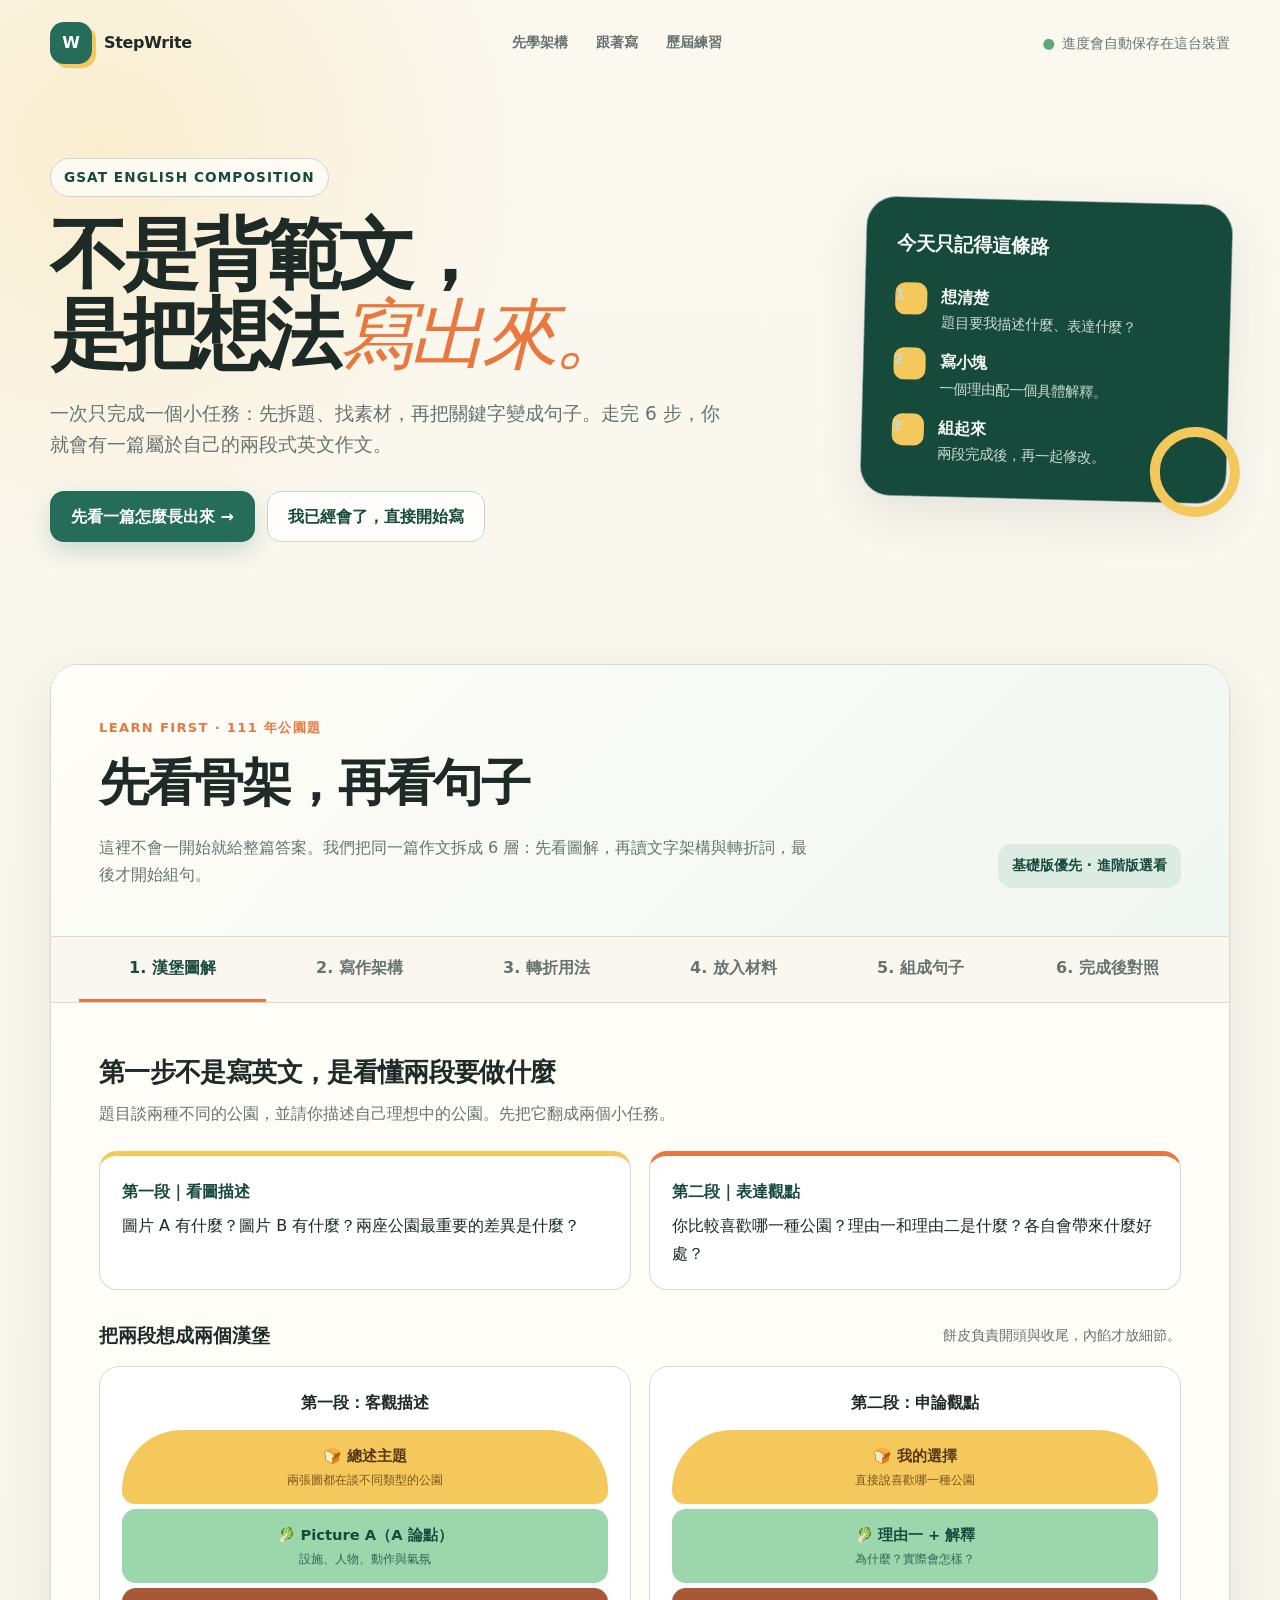
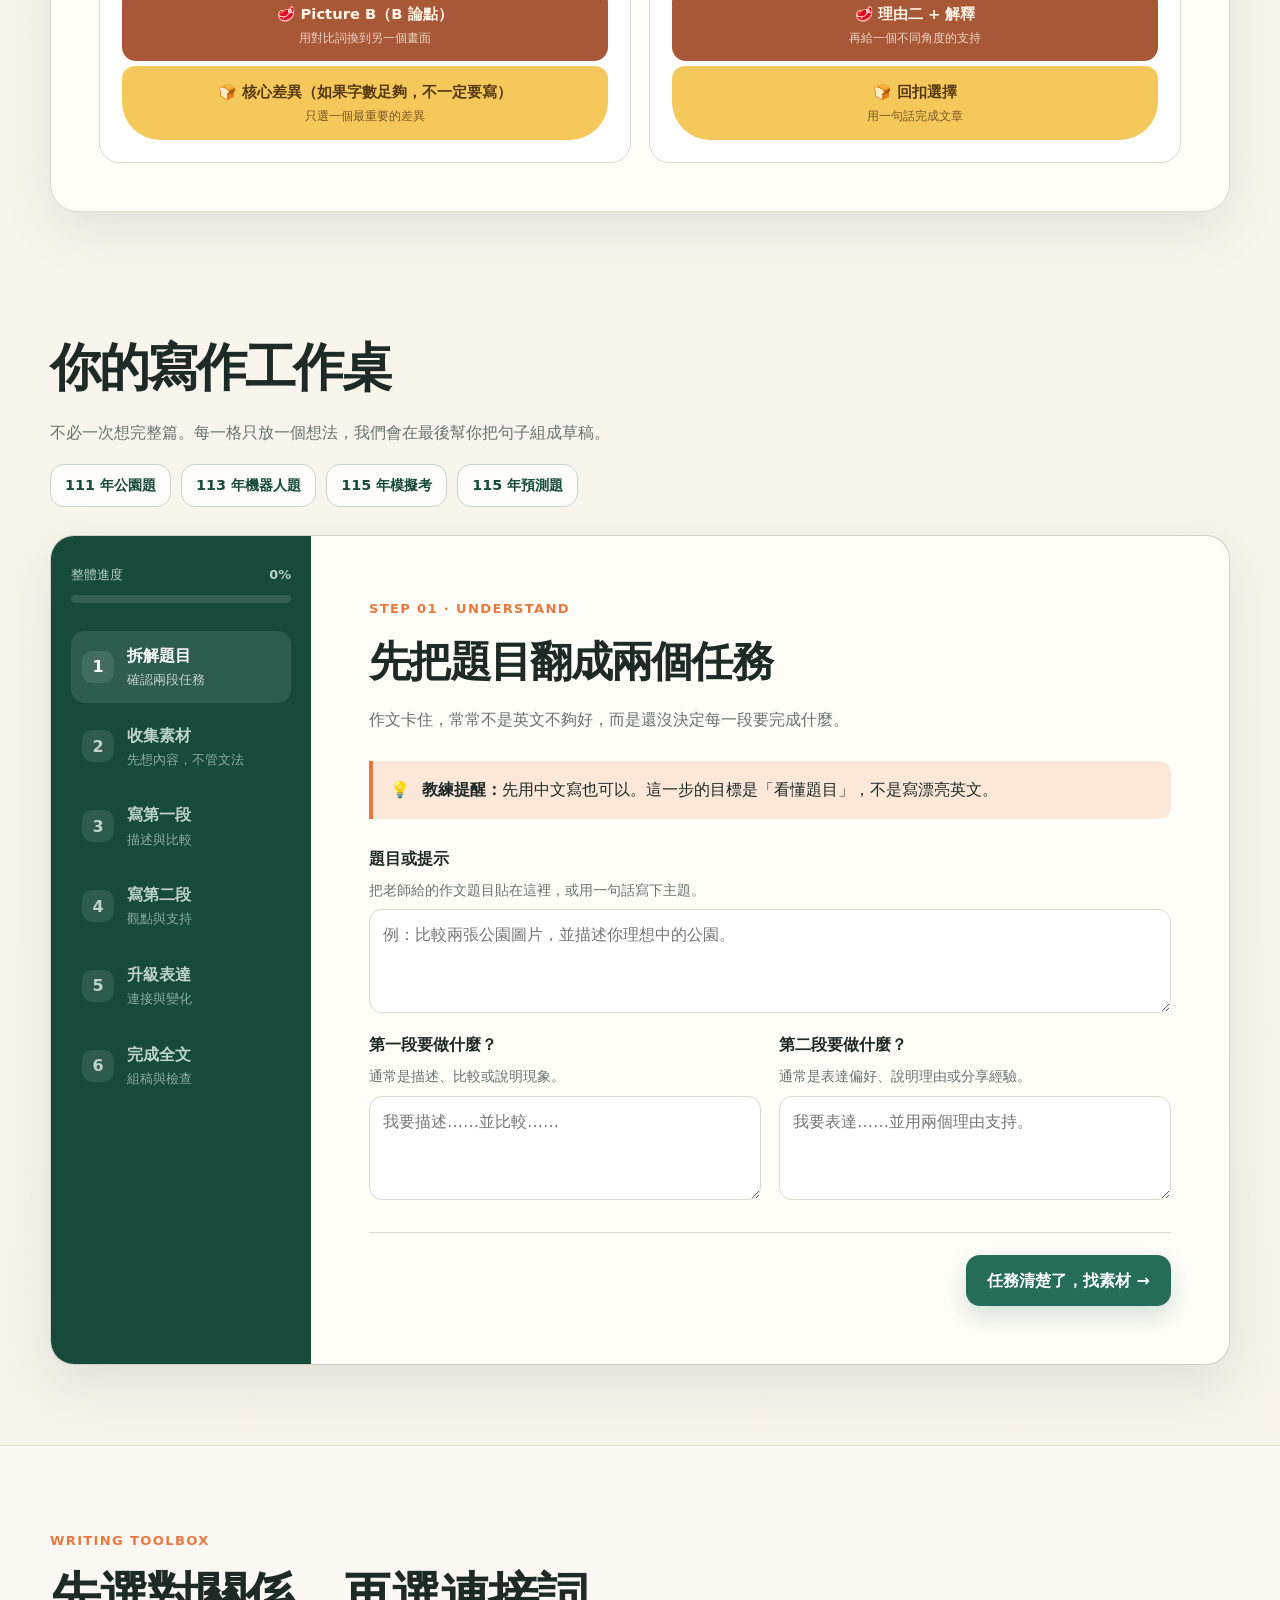
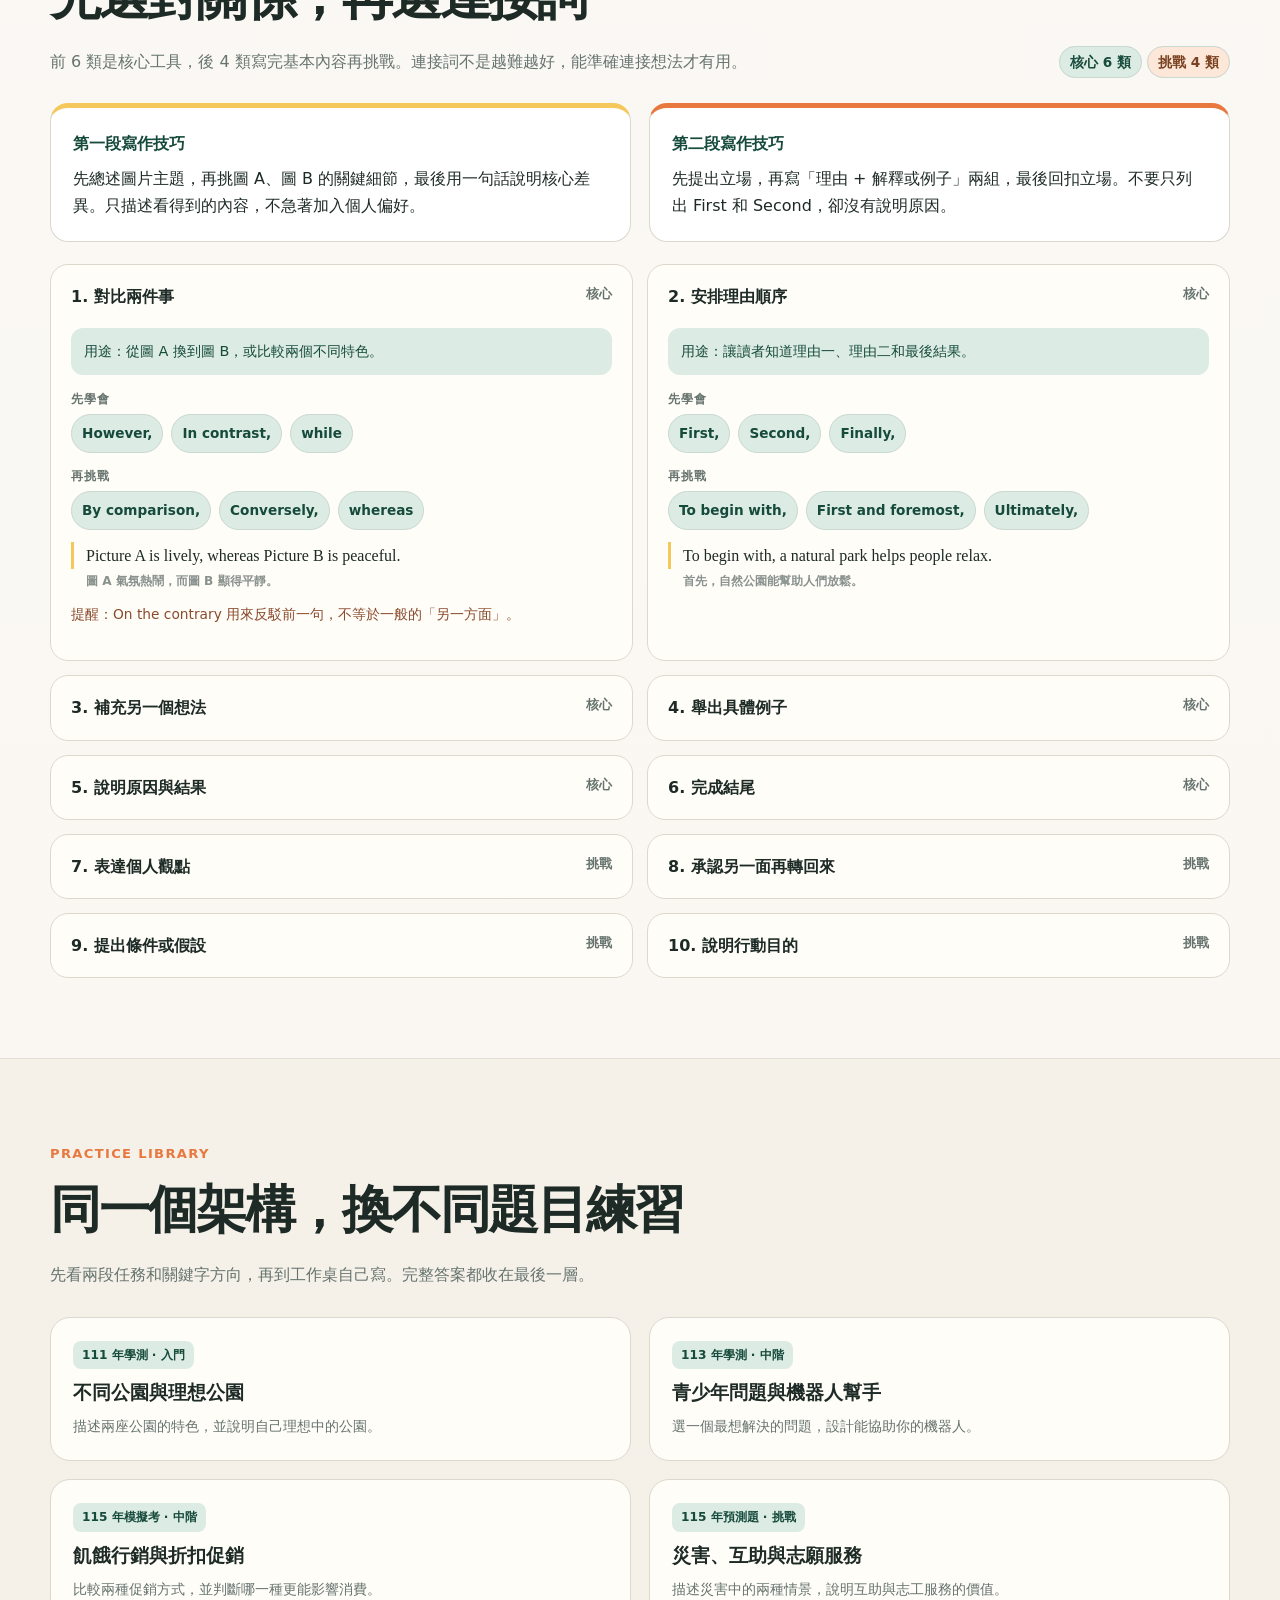
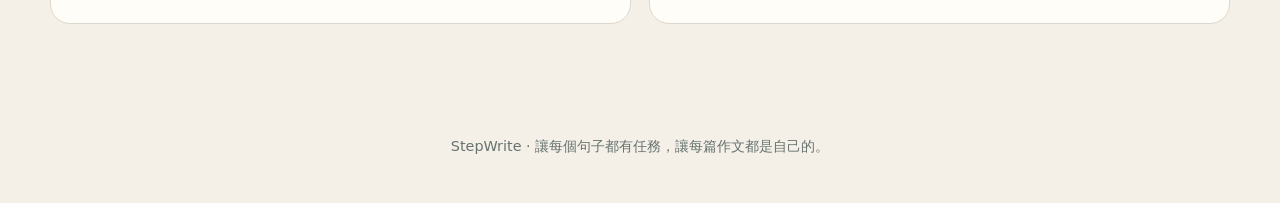
==== index.html @ 032540ca "Rename homepage to index.html for GitHub Pages" ====
<!DOCTYPE html>
<html lang="zh-Hant">
<head>
  <meta charset="UTF-8">
  <meta name="viewport" content="width=device-width, initial-scale=1.0">
  <meta name="description" content="帶學生從拆題、收集素材、組句到完成兩段式學測英文作文的互動寫作工作坊。">
  <title>StepWrite｜學測英文作文工作坊</title>
  <style>
    :root {
      --ink: #1d2a26;
      --muted: #66736e;
      --paper: #fffdf8;
      --cream: #f5f0e6;
      --green: #256d58;
      --green-dark: #164a3b;
      --green-soft: #dcece5;
      --orange: #e9783f;
      --orange-soft: #fce7d8;
      --yellow: #f5c85b;
      --line: #ddd8cd;
      --white: #ffffff;
      --shadow: 0 18px 50px rgba(38, 57, 49, .10);
      --radius: 24px;
    }

    * { box-sizing: border-box; }
    html { scroll-behavior: smooth; }
    body {
      margin: 0;
      color: var(--ink);
      background:
        radial-gradient(circle at 8% 3%, rgba(245, 200, 91, .22), transparent 26rem),
        linear-gradient(180deg, #fbf8f0 0%, #f4f0e8 100%);
      font-family: Inter, "Noto Sans TC", "Microsoft JhengHei", system-ui, sans-serif;
      line-height: 1.7;
    }
    button, input, textarea { font: inherit; }
    button { cursor: pointer; }
    a { color: inherit; }
    .shell { width: min(1180px, calc(100% - 32px)); margin: 0 auto; }
    .topbar {
      display: flex;
      justify-content: space-between;
      align-items: center;
      padding: 22px 0;
    }
    .brand { display: flex; align-items: center; gap: 12px; font-weight: 900; letter-spacing: -.02em; }
    .brand-mark {
      display: grid;
      place-items: center;
      width: 42px;
      height: 42px;
      border-radius: 14px;
      color: var(--white);
      background: var(--green);
      box-shadow: 4px 4px 0 var(--yellow);
    }
    .save-status { color: var(--muted); font-size: .9rem; }
    .save-status::before { content: "●"; color: #5baa7d; margin-right: 7px; }
    .hero {
      display: grid;
      grid-template-columns: minmax(0, 1.35fr) minmax(290px, .65fr);
      gap: 50px;
      align-items: center;
      padding: 72px 0 92px;
    }
    .eyebrow {
      display: inline-flex;
      align-items: center;
      gap: 8px;
      margin-bottom: 18px;
      padding: 7px 13px;
      border: 1px solid #c8d9d1;
      border-radius: 999px;
      color: var(--green-dark);
      background: rgba(255, 255, 255, .7);
      font-size: .85rem;
      font-weight: 800;
      letter-spacing: .08em;
    }
    h1, h2, h3, p { margin-top: 0; }
    h1 {
      max-width: 780px;
      margin-bottom: 22px;
      font-size: clamp(2.75rem, 6vw, 5.65rem);
      line-height: 1.04;
      letter-spacing: -.065em;
    }
    h1 em { color: var(--orange); font-family: Georgia, serif; font-weight: 500; }
    .hero-copy { max-width: 680px; color: var(--muted); font-size: 1.16rem; }
    .hero-actions { display: flex; flex-wrap: wrap; gap: 12px; margin-top: 30px; }
    .btn {
      display: inline-flex;
      justify-content: center;
      align-items: center;
      gap: 8px;
      min-height: 48px;
      padding: 11px 20px;
      border: 1px solid transparent;
      border-radius: 14px;
      font-weight: 800;
      text-decoration: none;
      transition: transform .2s ease, box-shadow .2s ease, background .2s ease;
    }
    .btn:hover { transform: translateY(-2px); }
    .btn-primary { color: var(--white); background: var(--green); box-shadow: 0 10px 24px rgba(37, 109, 88, .2); }
    .btn-primary:hover { background: var(--green-dark); }
    .btn-secondary { color: var(--green-dark); border-color: #c5d6cf; background: rgba(255, 255, 255, .75); }
    .btn-small { min-height: 40px; padding: 8px 14px; font-size: .9rem; }
    .btn-quiet { color: var(--muted); border-color: var(--line); background: transparent; }
    .method-card {
      position: relative;
      padding: 30px;
      border: 1px solid rgba(255, 255, 255, .55);
      border-radius: 30px;
      color: #f7fbf8;
      background: var(--green-dark);
      box-shadow: var(--shadow);
      transform: rotate(1.5deg);
    }
    .method-card::after {
      content: "";
      position: absolute;
      right: -14px;
      bottom: -14px;
      width: 70px;
      height: 70px;
      border: 10px solid var(--yellow);
      border-radius: 50%;
      z-index: -1;
    }
    .method-card h2 { font-size: 1.2rem; }
    .method-flow { display: grid; gap: 14px; margin-top: 22px; }
    .method-row { display: grid; grid-template-columns: 34px 1fr; gap: 12px; align-items: start; }
    .method-number {
      display: grid;
      place-items: center;
      width: 32px;
      height: 32px;
      border-radius: 10px;
      color: var(--green-dark);
      background: var(--yellow);
      font-weight: 900;
    }
    .method-row strong, .method-row span { display: block; }
    .method-row span { color: #c8dbd2; font-size: .9rem; }
    .workspace { padding: 24px 0 80px; }
    .section-heading { max-width: 720px; margin-bottom: 28px; }
    .section-heading h2 { margin-bottom: 8px; font-size: clamp(2rem, 4vw, 3.2rem); letter-spacing: -.045em; }
    .section-heading p { color: var(--muted); }
    .app {
      display: grid;
      grid-template-columns: 260px minmax(0, 1fr);
      min-height: 720px;
      overflow: hidden;
      border: 1px solid rgba(205, 199, 187, .85);
      border-radius: var(--radius);
      background: var(--paper);
      box-shadow: var(--shadow);
    }
    .sidebar { padding: 28px 20px; color: var(--white); background: var(--green-dark); }
    .progress-label { display: flex; justify-content: space-between; font-size: .8rem; color: #b8d1c6; }
    .progress-track { height: 8px; margin: 9px 0 28px; overflow: hidden; border-radius: 99px; background: rgba(255, 255, 255, .12); }
    .progress-fill { width: 0; height: 100%; border-radius: inherit; background: var(--yellow); transition: width .3s ease; }
    .steps { display: grid; gap: 8px; }
    .step-link {
      display: grid;
      grid-template-columns: 34px 1fr;
      gap: 11px;
      align-items: center;
      width: 100%;
      padding: 11px;
      border: 0;
      border-radius: 14px;
      color: #bed2c9;
      text-align: left;
      background: transparent;
    }
    .step-link:hover, .step-link.active { color: var(--white); background: rgba(255, 255, 255, .1); }
    .step-link.done .step-num { color: var(--green-dark); background: #8dd2ae; }
    .step-num { display: grid; place-items: center; width: 32px; height: 32px; border-radius: 10px; background: rgba(255, 255, 255, .1); font-weight: 900; }
    .step-link strong, .step-link small { display: block; }
    .step-link small { color: inherit; opacity: .72; }
    .content { padding: clamp(26px, 5vw, 58px); }
    .step-panel { display: none; animation: reveal .28s ease; }
    .step-panel.active { display: block; }
    @keyframes reveal { from { opacity: 0; transform: translateY(7px); } to { opacity: 1; transform: translateY(0); } }
    .step-kicker { color: var(--orange); font-weight: 900; font-size: .82rem; letter-spacing: .1em; }
    .step-panel h2 { margin: 5px 0 8px; font-size: clamp(1.8rem, 4vw, 2.65rem); letter-spacing: -.04em; }
    .lead { max-width: 720px; margin-bottom: 28px; color: var(--muted); }
    .coach-note {
      display: flex;
      gap: 12px;
      margin-bottom: 26px;
      padding: 15px 17px;
      border-left: 4px solid var(--orange);
      border-radius: 0 12px 12px 0;
      background: var(--orange-soft);
    }
    .coach-note span { flex: 0 0 auto; }
    .form-grid { display: grid; grid-template-columns: repeat(2, minmax(0, 1fr)); gap: 18px; }
    .field { display: grid; gap: 7px; }
    .field.full { grid-column: 1 / -1; }
    label { font-weight: 850; }
    .hint { color: var(--muted); font-size: .86rem; font-weight: 500; }
    input, textarea {
      width: 100%;
      border: 1px solid var(--line);
      border-radius: 13px;
      color: var(--ink);
      background: var(--white);
      outline: none;
      transition: border-color .2s ease, box-shadow .2s ease;
    }
    input { min-height: 48px; padding: 11px 13px; }
    textarea { min-height: 104px; padding: 12px 13px; resize: vertical; line-height: 1.65; }
    input:focus, textarea:focus { border-color: var(--green); box-shadow: 0 0 0 4px rgba(37, 109, 88, .1); }
    .material-card, .sentence-card, .check-card {
      padding: 20px;
      border: 1px solid var(--line);
      border-radius: 18px;
      background: var(--white);
    }
    .material-card h3, .sentence-card h3 { margin-bottom: 4px; font-size: 1.05rem; }
    .material-card.a { border-top: 5px solid var(--yellow); }
    .material-card.b { border-top: 5px solid var(--green); }
    .material-list { display: grid; gap: 11px; margin-top: 16px; }
    .split-title { display: flex; justify-content: space-between; gap: 14px; align-items: center; margin: 30px 0 14px; }
    .split-title h3 { margin: 0; }
    .sentence-stack { display: grid; gap: 14px; }
    .sentence-card { display: grid; grid-template-columns: 42px minmax(0, 1fr); gap: 14px; }
    .sentence-tag { display: grid; place-items: center; width: 40px; height: 40px; border-radius: 12px; color: var(--green-dark); background: var(--green-soft); font-weight: 900; }
    .sentence-card textarea { min-height: 82px; margin-top: 10px; }
    .sentence-help { color: var(--muted); font-size: .88rem; }
    .phrase-groups { display: grid; grid-template-columns: repeat(2, minmax(0, 1fr)); gap: 16px; }
    .phrase-group { padding: 18px; border: 1px solid var(--line); border-radius: 17px; background: var(--white); }
    .phrase-group h3 { margin-bottom: 11px; font-size: 1rem; }
    .chips { display: flex; flex-wrap: wrap; gap: 8px; }
    .chip { padding: 7px 10px; border: 1px solid #c9d8d1; border-radius: 999px; color: var(--green-dark); background: var(--green-soft); font-size: .85rem; font-weight: 750; }
    .upgrade-table { width: 100%; margin-top: 24px; border-collapse: collapse; overflow: hidden; border-radius: 14px; font-size: .93rem; }
    .upgrade-table th, .upgrade-table td { padding: 13px; border-bottom: 1px solid var(--line); text-align: left; vertical-align: top; }
    .upgrade-table th { color: var(--green-dark); background: var(--green-soft); }
    .check-grid { display: grid; grid-template-columns: repeat(2, minmax(0, 1fr)); gap: 12px; margin-top: 18px; }
    .check-card { display: flex; gap: 11px; align-items: flex-start; }
    .check-card input { width: 20px; min-height: auto; height: 20px; margin-top: 3px; accent-color: var(--green); }
    .check-card label { font-size: .94rem; }
    .draft-wrap { display: grid; grid-template-columns: minmax(0, 1.5fr) minmax(220px, .5fr); gap: 20px; }
    .final-draft { min-height: 420px; font-family: Georgia, "Times New Roman", serif; font-size: 1.08rem; line-height: 1.9; }
    .metrics { display: grid; gap: 12px; align-content: start; }
    .metric { padding: 15px; border: 1px solid var(--line); border-radius: 15px; background: var(--white); }
    .metric strong { display: block; font-size: 1.7rem; line-height: 1.15; }
    .metric span { color: var(--muted); font-size: .84rem; }
    .feedback { margin: 0; padding-left: 20px; color: var(--muted); font-size: .9rem; }
    .feedback li { margin: 6px 0; }
    .feedback .ok { color: var(--green); }
    .step-actions { display: flex; justify-content: space-between; gap: 12px; margin-top: 32px; padding-top: 22px; border-top: 1px solid var(--line); }
    .reference { padding: 80px 0; }
    .reference-grid { display: grid; grid-template-columns: .75fr 1.25fr; gap: 36px; align-items: start; }
    .reference details { margin-bottom: 12px; border: 1px solid var(--line); border-radius: 16px; background: var(--paper); }
    .reference summary { padding: 17px 20px; font-weight: 850; cursor: pointer; }
    .reference details > div { padding: 0 20px 20px; color: var(--muted); }
    .model-essay { padding: 20px; border-radius: 16px; color: #f1f7f4; background: var(--green-dark); font-family: Georgia, "Times New Roman", serif; }
    .model-essay p:last-child { margin-bottom: 0; }
    footer { padding: 30px 0 44px; color: var(--muted); text-align: center; font-size: .9rem; }
    .toast {
      position: fixed;
      right: 20px;
      bottom: 20px;
      z-index: 10;
      padding: 11px 15px;
      border-radius: 12px;
      color: var(--white);
      background: var(--green-dark);
      box-shadow: var(--shadow);
      opacity: 0;
      pointer-events: none;
      transform: translateY(10px);
      transition: .2s ease;
    }
    .toast.show { opacity: 1; transform: translateY(0); }
    .top-links { display: flex; gap: 8px; }
    .top-links a { padding: 7px 10px; border-radius: 10px; color: var(--muted); text-decoration: none; font-size: .87rem; font-weight: 800; }
    .top-links a:hover { color: var(--green-dark); background: var(--green-soft); }
    .learning { padding: 30px 0 88px; }
    .learning-shell { overflow: hidden; border: 1px solid var(--line); border-radius: 28px; background: var(--paper); box-shadow: var(--shadow); }
    .learning-head { display: grid; grid-template-columns: 1fr auto; gap: 20px; align-items: end; padding: clamp(26px, 5vw, 48px); border-bottom: 1px solid var(--line); background: linear-gradient(135deg, #fffdf8, #f1f7f3); }
    .learning-head h2 { max-width: 720px; margin-bottom: 8px; font-size: clamp(2rem, 4vw, 3.15rem); letter-spacing: -.045em; }
    .learning-head p { max-width: 720px; margin-bottom: 0; color: var(--muted); }
    .level-note { padding: 10px 14px; border-radius: 14px; color: var(--green-dark); background: var(--green-soft); font-size: .88rem; font-weight: 850; white-space: nowrap; }
    .lesson-tabs { display: grid; grid-template-columns: repeat(6, 1fr); padding: 0 28px; border-bottom: 1px solid var(--line); background: #faf7f0; }
    .lesson-tab { padding: 17px 10px; border: 0; border-bottom: 3px solid transparent; color: var(--muted); background: transparent; font-weight: 850; }
    .lesson-tab.active { color: var(--green-dark); border-color: var(--orange); }
    .lesson-panel { display: none; padding: clamp(26px, 5vw, 48px); }
    .lesson-panel.active { display: block; animation: reveal .28s ease; }
    .lesson-panel > h3 { margin-bottom: 6px; font-size: 1.6rem; letter-spacing: -.025em; }
    .lesson-intro { max-width: 760px; margin-bottom: 24px; color: var(--muted); }
    .task-grid, .burger-grid, .idea-grid { display: grid; grid-template-columns: repeat(2, minmax(0, 1fr)); gap: 18px; }
    .task-card { padding: 22px; border-radius: 18px; background: var(--white); border: 1px solid var(--line); }
    .task-card:first-child { border-top: 5px solid var(--yellow); }
    .task-card:last-child { border-top: 5px solid var(--orange); }
    .task-card strong { display: block; margin-bottom: 7px; color: var(--green-dark); }
    .burger { padding: 22px; border: 1px solid var(--line); border-radius: 20px; background: var(--white); }
    .burger h4 { text-align: center; margin: 0 0 14px; }
    .burger-stack { display: grid; gap: 5px; }
    .burger-layer { padding: 13px 16px; text-align: center; font-size: .92rem; font-weight: 800; }
    .burger-layer small { display: block; margin-top: 2px; font-weight: 550; opacity: .78; }
    .bun-top { border-radius: 60px 60px 13px 13px; color: #573814; background: var(--yellow); }
    .lettuce { border-radius: 14px; color: #164a3b; background: #9bd6ad; }
    .filling { border-radius: 14px; color: #fff7e9; background: #a85836; }
    .bun-bottom { border-radius: 13px 13px 38px 38px; color: #573814; background: var(--yellow); }
    .idea-card { padding: 18px; border: 1px solid var(--line); border-radius: 17px; background: var(--white); }
    .idea-card .role { display: inline-block; margin-bottom: 8px; padding: 4px 8px; border-radius: 8px; color: var(--green-dark); background: var(--green-soft); font-size: .76rem; font-weight: 900; }
    .keyword-pair { display: grid; gap: 8px; }
    .keyword-row { display: grid; grid-template-columns: 38px minmax(0, 1fr); gap: 8px; align-items: start; }
    .keyword-row + .keyword-row { padding-top: 8px; border-top: 1px dashed var(--line); }
    .language-tag { padding: 3px 5px; border-radius: 6px; color: #68716d; background: #eef1ef; font-size: .66rem; font-weight: 900; text-align: center; }
    .keyword-row .keyword { margin: 0; color: var(--orange); font-weight: 850; line-height: 1.55; }
    .keyword-row.zh { color: #727c77; font-size: .84rem; line-height: 1.55; }
    .sentence-ladder { display: grid; gap: 12px; }
    .ladder-row { display: grid; grid-template-columns: 100px minmax(0, 1fr); gap: 15px; align-items: start; padding: 16px; border: 1px solid var(--line); border-radius: 15px; background: var(--white); }
    .ladder-row strong { color: var(--green-dark); }
    .ladder-row p { margin: 0; font-family: Georgia, "Times New Roman", serif; }
    .answer-reveal { margin-top: 16px; border: 1px solid #c9d8d1; border-radius: 17px; background: var(--white); }
    .answer-reveal summary { padding: 16px 18px; color: var(--green-dark); font-weight: 900; cursor: pointer; }
    .answer-reveal > div { padding: 0 18px 18px; }
    .answer-reveal[open] summary { border-bottom: 1px solid var(--line); margin-bottom: 18px; }
    .model-block { padding: 20px; border-radius: 15px; color: #eff8f3; background: var(--green-dark); }
    .model-block p { font-family: Georgia, "Times New Roman", serif; }
    .model-block p:last-child { margin-bottom: 0; }
    .answer-key { display: flex; flex-wrap: wrap; gap: 8px; margin-bottom: 14px; }
    .answer-key-item { display: inline-flex; gap: 7px; align-items: center; padding: 6px 10px; border: 1px solid rgba(27, 65, 53, .12); border-radius: 999px; color: var(--ink); background: #fff; font-size: .78rem; font-weight: 850; }
    .answer-key-item::before { width: 13px; height: 13px; border-radius: 4px; background: var(--key-color); content: ""; box-shadow: inset 0 -2px 0 rgba(0, 0, 0, .1); }
    .answer-key-item.key-top { --key-color: #f9d567; }
    .answer-key-item.key-first { --key-color: #9fddb1; }
    .answer-key-item.key-second { --key-color: #f3a47f; }
    .answer-key-item.key-bottom { --key-color: #b9c9f4; }
    .model-block.annotated-model { border: 1px solid #d6e1dc; color: var(--ink); background: #fbfdfc; }
    .annotated-model .answer-paragraph { margin-bottom: 18px; line-height: 2.25; }
    .annotated-model .answer-paragraph:last-child { margin-bottom: 0; }
    .answer-part { display: block; padding: .42em .55em .5em; border-radius: .5em; }
    .answer-part + .answer-part { margin-top: 8px; }
    .answer-part.part-top { background: rgba(249, 213, 103, .48); box-shadow: inset 0 -2px 0 rgba(207, 151, 0, .26); }
    .answer-part.part-first { background: rgba(159, 221, 177, .46); box-shadow: inset 0 -2px 0 rgba(39, 139, 85, .24); }
    .answer-part.part-second { background: rgba(243, 164, 127, .42); box-shadow: inset 0 -2px 0 rgba(179, 74, 40, .22); }
    .answer-part.part-bottom { background: rgba(185, 201, 244, .48); box-shadow: inset 0 -2px 0 rgba(72, 90, 174, .2); }
    .answer-label { display: inline-flex; margin-right: .45em; padding: 3px 7px; border-radius: 7px; color: #17352c; background: rgba(255, 255, 255, .72); font-family: system-ui, -apple-system, BlinkMacSystemFont, "Segoe UI", sans-serif; font-size: .7rem; font-weight: 900; line-height: 1.2; vertical-align: .12em; white-space: nowrap; }
    .answer-part .sentence-translation { margin: 2px 0 0; color: #707975; }
    .advanced-model { display: grid; gap: 22px; }
    .advanced-paragraph { display: grid; gap: 8px; }
    .advanced-paragraph-title { display: flex; gap: 9px; align-items: center; margin: 0 0 2px; color: var(--green-dark); font-size: 1rem; }
    .advanced-paragraph-title span { padding: 4px 9px; border-radius: 999px; color: var(--white); background: var(--green-dark); font-size: .72rem; letter-spacing: .04em; }
    .advanced-english { margin: 0; font-family: Georgia, "Times New Roman", serif; line-height: 1.75; }
    .answer-part .function-note { display: block; margin-top: 3px; color: #986f58; font-family: system-ui, -apple-system, BlinkMacSystemFont, "Segoe UI", sans-serif; font-size: .72rem; font-weight: 650; line-height: 1.5; }
    .sentence-pair p { margin: 0; }
    .sentence-note { margin-top: 6px; color: var(--muted); font-size: .86rem; }
    .outline-grid { display: grid; grid-template-columns: repeat(2, minmax(0, 1fr)); gap: 18px; }
    .outline-card { padding: 22px; border: 1px solid var(--line); border-radius: 20px; background: var(--white); }
    .outline-card:first-child { border-top: 5px solid var(--yellow); }
    .outline-card:last-child { border-top: 5px solid var(--orange); }
    .outline-card h4 { margin: 0 0 5px; font-size: 1.18rem; }
    .outline-goal { margin-bottom: 18px; color: var(--muted); font-size: .92rem; }
    .outline-steps { display: grid; gap: 12px; }
    .outline-step { padding: 13px 14px; border-radius: 13px; background: #faf8f2; }
    .outline-step strong { display: block; margin-bottom: 3px; color: var(--green-dark); }
    .outline-example { display: block; margin-top: 7px; color: var(--orange); font-family: Georgia, "Times New Roman", serif; font-size: .88rem; }
    .sentence-translation { display: block; margin-top: 3px; color: #8a928e; font-family: system-ui, -apple-system, BlinkMacSystemFont, "Segoe UI", sans-serif; font-size: .76rem; font-style: normal; font-weight: 600; line-height: 1.55; }
    .optional { color: var(--muted); font-size: .78rem; font-weight: 750; }
    .connector-grid { display: grid; grid-template-columns: repeat(2, minmax(0, 1fr)); gap: 18px; }
    .connector-card { padding: 22px; border: 1px solid var(--line); border-radius: 20px; background: var(--white); }
    .connector-card h4 { margin: 0 0 5px; }
    .connector-card > p { color: var(--muted); font-size: .9rem; }
    .connector-flow { display: grid; gap: 9px; margin-top: 16px; }
    .connector-stage { display: grid; grid-template-columns: 92px minmax(0, 1fr); gap: 12px; align-items: start; padding: 12px; border-radius: 12px; background: #faf8f2; }
    .connector-stage strong { color: var(--green-dark); font-size: .88rem; }
    .connector-stage .chips { gap: 6px; }
    .connector-stage .chip { padding: 5px 8px; font-size: .78rem; }
    .connector-rule { margin-top: 18px; padding: 14px 16px; border-left: 4px solid var(--yellow); border-radius: 0 12px 12px 0; background: #fff8df; font-size: .9rem; }
    .example-chip { cursor: pointer; }
    .example-chip:hover, .example-chip:focus-visible { color: var(--white); background: var(--green); outline: none; }
    .example-chip.active { color: var(--white); border-color: var(--green-dark); background: var(--green-dark); box-shadow: 0 3px 0 rgba(22, 74, 59, .18); }
    .connector-example { margin-left: 3px; font-family: Georgia, "Times New Roman", serif; }
    .connector-rule .sentence-translation { margin-top: 6px; }
    .resource-section { padding: 80px 0; }
    .resource-section.alt { background: rgba(255, 255, 255, .42); border-block: 1px solid rgba(221, 216, 205, .75); }
    .resource-head { display: flex; justify-content: space-between; gap: 22px; align-items: end; margin-bottom: 28px; }
    .resource-head .section-heading { margin-bottom: 0; }
    .resource-head .section-heading p { margin-bottom: 0; }
    .tool-grid { display: grid; grid-template-columns: repeat(2, minmax(0, 1fr)); gap: 14px; }
    .tool-card { border: 1px solid var(--line); border-radius: 18px; background: var(--paper); overflow: hidden; }
    .tool-card summary { display: flex; justify-content: space-between; gap: 15px; padding: 18px 20px; font-weight: 900; cursor: pointer; }
    .tool-card summary span { color: var(--muted); font-size: .82rem; font-weight: 700; }
    .tool-body { padding: 0 20px 20px; }
    .tool-use { margin-bottom: 13px; padding: 11px 13px; border-radius: 12px; color: var(--green-dark); background: var(--green-soft); font-size: .9rem; }
    .phrase-level { margin: 12px 0 5px; color: var(--muted); font-size: .78rem; font-weight: 900; letter-spacing: .08em; }
    .example { margin: 12px 0 0; padding-left: 12px; border-left: 3px solid var(--yellow); font-family: Georgia, "Times New Roman", serif; }
    .example + .sentence-translation { margin: 3px 0 0; padding-left: 15px; }
    .warning { margin-top: 12px; color: #8a4a2c; font-size: .86rem; }
    .topic-grid { display: grid; grid-template-columns: repeat(2, minmax(0, 1fr)); gap: 18px; }
    .topic-card { border: 1px solid var(--line); border-radius: 20px; background: var(--paper); overflow: hidden; }
    .topic-card > summary { padding: 22px; cursor: pointer; list-style: none; }
    .topic-card > summary::-webkit-details-marker { display: none; }
    .topic-year { display: inline-block; margin-bottom: 8px; padding: 4px 9px; border-radius: 8px; color: var(--green-dark); background: var(--green-soft); font-size: .76rem; font-weight: 900; }
    .topic-card h3 { margin: 0 0 5px; }
    .topic-card > summary p { margin: 0; color: var(--muted); font-size: .9rem; }
    .topic-content { padding: 0 22px 22px; border-top: 1px solid var(--line); }
    .topic-steps { display: grid; gap: 10px; margin: 18px 0; }
    .topic-step { padding: 13px 14px; border-radius: 12px; background: var(--white); }
    .topic-step strong { color: var(--green-dark); }
    .bilingual { display: grid; gap: 12px; }
    .bilingual-row { padding-bottom: 12px; border-bottom: 1px dashed var(--line); }
    .bilingual-row p { margin-bottom: 4px; }
    .bilingual-row .zh { color: #858e89; font-size: .8rem; }
    .bilingual-row .function-note { color: #9a765f; font-size: .76rem; }
    .upgrade-table .sentence-translation { margin-top: 4px; }
    .topic-actions { display: flex; flex-wrap: wrap; gap: 10px; margin-top: 18px; }
    .core-badge { color: var(--green-dark); background: var(--green-soft); }
    .challenge-badge { color: #79411f; background: var(--orange-soft); }

    @media (max-width: 900px) {
      .hero, .reference-grid, .learning-head { grid-template-columns: 1fr; }
      .hero { padding-top: 45px; }
      .method-card { max-width: 520px; transform: none; }
      .app { grid-template-columns: 1fr; }
      .sidebar { padding: 18px; }
      .steps { grid-template-columns: repeat(6, minmax(86px, 1fr)); overflow-x: auto; padding-bottom: 5px; }
      .step-link { grid-template-columns: 30px 1fr; padding: 8px; }
      .step-link small { display: none; }
      .progress-track { margin-bottom: 16px; }
      .draft-wrap { grid-template-columns: 1fr; }
      .metrics { grid-template-columns: repeat(3, 1fr); }
      .level-note { justify-self: start; }
    }
    @media (max-width: 640px) {
      .shell { width: min(100% - 20px, 1180px); }
      .topbar { padding: 15px 0; }
      .save-status { font-size: .76rem; }
      .hero { gap: 30px; padding: 34px 4px 60px; }
      h1 { font-size: 2.8rem; }
      .content { padding: 26px 18px; }
      .form-grid, .phrase-groups, .check-grid, .task-grid, .burger-grid, .idea-grid, .tool-grid, .topic-grid, .outline-grid, .connector-grid { grid-template-columns: 1fr; }
      .field.full { grid-column: auto; }
      .sentence-card { grid-template-columns: 1fr; }
      .split-title { align-items: flex-start; flex-direction: column; }
      .metrics { grid-template-columns: 1fr; }
      .step-actions { flex-direction: column-reverse; }
      .step-actions .btn { width: 100%; }
      .upgrade-table { display: block; overflow-x: auto; }
      .top-links { display: none; }
      .lesson-tabs { grid-template-columns: repeat(6, minmax(130px, 1fr)); overflow-x: auto; padding: 0 12px; }
      .ladder-row { grid-template-columns: 1fr; gap: 4px; }
      .connector-stage { grid-template-columns: 1fr; gap: 5px; }
      .resource-head { align-items: flex-start; flex-direction: column; }
    }
  </style>
</head>
<body>
  <header class="shell topbar">
    <div class="brand"><span class="brand-mark">W</span><span>StepWrite</span></div>
    <nav class="top-links" aria-label="主要內容">
      <a href="#learn">先學架構</a>
      <a href="#workshop">跟著寫</a>
      <a href="#topics">歷屆練習</a>
    </nav>
    <div class="save-status" id="saveStatus" aria-live="polite">進度會自動保存在這台裝置</div>
  </header>

  <main>
    <section class="shell hero">
      <div>
        <span class="eyebrow">GSAT ENGLISH COMPOSITION</span>
        <h1>不是背範文，<br>是把想法<em>寫出來。</em></h1>
        <p class="hero-copy">一次只完成一個小任務：先拆題、找素材，再把關鍵字變成句子。走完 6 步，你就會有一篇屬於自己的兩段式英文作文。</p>
        <div class="hero-actions">
          <a class="btn btn-primary" href="#learn">先看一篇怎麼長出來 →</a>
          <button class="btn btn-secondary" data-start>我已經會了，直接開始寫</button>
        </div>
      </div>
      <aside class="method-card" aria-label="寫作流程摘要">
        <h2>今天只記得這條路</h2>
        <div class="method-flow">
          <div class="method-row"><span class="method-number">1</span><div><strong>想清楚</strong><span>題目要我描述什麼、表達什麼？</span></div></div>
          <div class="method-row"><span class="method-number">2</span><div><strong>寫小塊</strong><span>一個理由配一個具體解釋。</span></div></div>
          <div class="method-row"><span class="method-number">3</span><div><strong>組起來</strong><span>兩段完成後，再一起修改。</span></div></div>
        </div>
      </aside>
    </section>

    <section class="shell learning" id="learn">
      <div class="learning-shell">
        <div class="learning-head">
          <div>
            <span class="step-kicker">LEARN FIRST · 111 年公園題</span>
            <h2>先看骨架，再看句子</h2>
            <p>這裡不會一開始就給整篇答案。我們把同一篇作文拆成 6 層：先看圖解，再讀文字架構與轉折詞，最後才開始組句。</p>
          </div>
          <span class="level-note">基礎版優先 · 進階版選看</span>
        </div>

        <div class="lesson-tabs" role="tablist" aria-label="公園題拆解層次">
          <button class="lesson-tab active" role="tab" aria-selected="true" data-lesson="0">1. 漢堡圖解</button>
          <button class="lesson-tab" role="tab" aria-selected="false" data-lesson="1">2. 寫作架構</button>
          <button class="lesson-tab" role="tab" aria-selected="false" data-lesson="2">3. 轉折用法</button>
          <button class="lesson-tab" role="tab" aria-selected="false" data-lesson="3">4. 放入材料</button>
          <button class="lesson-tab" role="tab" aria-selected="false" data-lesson="4">5. 組成句子</button>
          <button class="lesson-tab" role="tab" aria-selected="false" data-lesson="5">6. 完成後對照</button>
        </div>

        <section class="lesson-panel active" data-lesson-panel="0">
          <h3>第一步不是寫英文，是看懂兩段要做什麼</h3>
          <p class="lesson-intro">題目談兩種不同的公園，並請你描述自己理想中的公園。先把它翻成兩個小任務。</p>
          <div class="task-grid">
            <div class="task-card"><strong>第一段｜看圖描述</strong>圖片 A 有什麼？圖片 B 有什麼？兩座公園最重要的差異是什麼？</div>
            <div class="task-card"><strong>第二段｜表達觀點</strong>你比較喜歡哪一種公園？理由一和理由二是什麼？各自會帶來什麼好處？</div>
          </div>
          <div class="split-title"><h3>把兩段想成兩個漢堡</h3><span class="hint">餅皮負責開頭與收尾，內餡才放細節。</span></div>
          <div class="burger-grid">
            <div class="burger">
              <h4>第一段：客觀描述</h4>
              <div class="burger-stack">
                <div class="burger-layer bun-top">🍞 總述主題<small>兩張圖都在談不同類型的公園</small></div>
                <div class="burger-layer lettuce">🥬 Picture A（A 論點）<small>設施、人物、動作與氣氛</small></div>
                <div class="burger-layer filling">🥩 Picture B（B 論點）<small>用對比詞換到另一個畫面</small></div>
                <div class="burger-layer bun-bottom">🍞 核心差異（如果字數足夠，不一定要寫）<small>只選一個最重要的差異</small></div>
              </div>
            </div>
            <div class="burger">
              <h4>第二段：申論觀點</h4>
              <div class="burger-stack">
                <div class="burger-layer bun-top">🍞 我的選擇<small>直接說喜歡哪一種公園</small></div>
                <div class="burger-layer lettuce">🥬 理由一 + 解釋<small>為什麼？實際會怎樣？</small></div>
                <div class="burger-layer filling">🥩 理由二 + 解釋<small>再給一個不同角度的支持</small></div>
                <div class="burger-layer bun-bottom">🍞 回扣選擇<small>用一句話完成文章</small></div>
              </div>
            </div>
          </div>
        </section>

        <section class="lesson-panel" data-lesson-panel="1">
          <h3>把漢堡翻成真正的寫作架構</h3>
          <p class="lesson-intro">圖解幫你記住形狀；文字架構則告訴你每個位置要完成什麼。第一段負責客觀描述，第二段才提出自己的觀點。</p>
          <div class="outline-grid">
            <article class="outline-card">
              <h4>第一段：客觀描述與分析</h4>
              <p class="outline-goal"><strong>目標：</strong>客觀描述圖片、圖表內容，或比較兩者異同。</p>
              <div class="outline-steps">
                <div class="outline-step"><strong>開頭｜總述主題</strong>直接說明圖片共同呈現的內容。<span class="outline-example">The pictures clearly illustrate two different lifestyles.</span><small class="sentence-translation">這些圖片清楚呈現了兩種不同的生活方式。</small></div>
                <div class="outline-step"><strong>中間｜A 論點與 B 論點</strong>描述圖 A 與圖 B 的關鍵特徵，並使用對比詞連接兩個畫面。</div>
                <div class="outline-step"><strong>結尾｜核心差異 <span class="optional">（可選）</span></strong>如果字數足夠，用一句話總結核心差異，替第一段收尾。<span class="outline-example">Obviously, these two images represent a strong contrast between ...</span></div>
              </div>
            </article>
            <article class="outline-card">
              <h4>第二段：申論觀點與闡述</h4>
              <p class="outline-goal"><strong>目標：</strong>提出自己的看法、偏好、原因或建議。</p>
              <div class="outline-steps">
                <div class="outline-step"><strong>開頭｜主要論點</strong>清楚表達自己的選擇或立場。<span class="outline-example">In my opinion, I would prefer the lifestyle shown in Picture A for several reasons.</span><small class="sentence-translation">在我看來，基於幾個理由，我會比較喜歡圖 A 所呈現的生活方式。</small></div>
                <div class="outline-step"><strong>中間｜理由一 + 解釋</strong><em>First, ...</em> 提出理由，再用 <em>For example, ...</em> 解釋或舉例。</div>
                <div class="outline-step"><strong>中間｜理由二 + 解釋</strong><em>Second, ...</em> 提出另一個理由，再用 <em>Specifically, ...</em> 補充細節。</div>
                <div class="outline-step"><strong>結尾｜重申論點</strong>用 1–2 句話回扣立場，不要加入新的理由。<span class="outline-example">In conclusion, + [重述的論點]</span></div>
              </div>
            </article>
          </div>
        </section>

        <section class="lesson-panel" data-lesson-panel="2">
          <h3>先知道句子之間的關係，才知道要用哪個轉折詞</h3>
          <p class="lesson-intro">第一段需要「換到另一張圖」；第二段需要「安排理由、補充說明、最後收尾」。兩段使用的路標不完全相同。</p>
          <div class="connector-grid">
            <article class="connector-card">
              <h4>第一段：描述與比較的轉折詞</h4>
              <p>重點是讓讀者清楚知道你正在描述哪一張圖，以及兩張圖有什麼差異。</p>
              <div class="connector-flow">
                <div class="connector-stage"><strong>總述圖片</strong><div class="chips"><button type="button" class="chip example-chip" data-example-group="p1" data-example="The pictures show two different types of parks." data-translation="兩張圖片呈現兩種不同類型的公園。" aria-pressed="false">The pictures show ...</button><button type="button" class="chip example-chip" data-example-group="p1" data-example="The pictures illustrate two contrasting park designs." data-translation="兩張圖片呈現兩種對比鮮明的公園設計。" aria-pressed="false">The pictures illustrate ...</button></div></div>
                <div class="connector-stage"><strong>描述圖 A</strong><div class="chips"><button type="button" class="chip example-chip" data-example-group="p1" data-example="In Picture A, children are playing on colorful playground equipment." data-translation="圖 A 中，孩子們正在色彩繽紛的遊樂設施上玩耍。" aria-pressed="false">In Picture A, ...</button><button type="button" class="chip example-chip" data-example-group="p1" data-example="As shown in Picture A, the park is filled with slides and climbing frames." data-translation="如圖 A 所示，公園裡有溜滑梯和攀爬架。" aria-pressed="false">As shown in Picture A, ...</button></div></div>
                <div class="connector-stage"><strong>轉到圖 B</strong><div class="chips"><button type="button" class="chip example-chip" data-example-group="p1" data-example="However, Picture B offers a much quieter environment." data-translation="然而，圖 B 提供了一個安靜許多的環境。" aria-pressed="false">However, ...</button><button type="button" class="chip example-chip active" data-example-group="p1" data-example="Picture A is lively. In contrast, Picture B is quiet and peaceful." data-translation="圖 A 很熱鬧。相較之下，圖 B 安靜又平和。" aria-pressed="true">In contrast, ...</button><button type="button" class="chip example-chip" data-example-group="p1" data-example="By comparison, Picture B provides more open space for relaxation." data-translation="相較之下，圖 B 提供更多讓人放鬆的開放空間。" aria-pressed="false">By comparison, ...</button></div></div>
                <div class="connector-stage"><strong>句中比較</strong><div class="chips"><button type="button" class="chip example-chip" data-example-group="p1" data-example="Picture A is lively, while Picture B is calm and peaceful." data-translation="圖 A 很熱鬧，而圖 B 安靜又平和。" aria-pressed="false">while</button><button type="button" class="chip example-chip" data-example-group="p1" data-example="Picture A focuses on playground facilities, whereas Picture B emphasizes nature." data-translation="圖 A 著重遊樂設施，而圖 B 強調自然。" aria-pressed="false">whereas</button></div></div>
                <div class="connector-stage"><strong>收束差異</strong><div class="chips"><button type="button" class="chip example-chip" data-example-group="p1" data-example="Overall, the two parks provide visitors with very different experiences." data-translation="整體而言，這兩座公園帶給遊客非常不同的體驗。" aria-pressed="false">Overall, ...</button><button type="button" class="chip example-chip" data-example-group="p1" data-example="Obviously, the greatest difference lies in their atmosphere and purpose." data-translation="顯然，兩者最大的差異在於氣氛與用途。" aria-pressed="false">Obviously, ...</button></div></div>
              </div>
              <div class="connector-rule" aria-live="polite"><strong>示範：</strong><span class="connector-example" id="p1ConnectorExample">Picture A is lively. In contrast, Picture B is quiet and peaceful.</span><small class="sentence-translation" id="p1ConnectorTranslation">圖 A 很熱鬧。相較之下，圖 B 安靜又平和。</small></div>
            </article>
            <article class="connector-card">
              <h4>第二段：申論與解釋的轉折詞</h4>
              <p>重點是讓讀者看得出你的立場、兩組理由、說明或例子，以及最後的結論。</p>
              <div class="connector-flow">
                <div class="connector-stage"><strong>表達觀點</strong><div class="chips"><button type="button" class="chip example-chip" data-example-group="p2" data-example="In my opinion, Picture B is closer to my ideal park." data-translation="在我看來，圖 B 更接近我理想中的公園。" aria-pressed="false">In my opinion, ...</button><button type="button" class="chip example-chip" data-example-group="p2" data-example="Personally, I prefer a park with more trees and open space." data-translation="就我個人而言，我比較喜歡樹木較多、空間開闊的公園。" aria-pressed="false">Personally, ...</button></div></div>
                <div class="connector-stage"><strong>理由一</strong><div class="chips"><button type="button" class="chip example-chip active" data-example-group="p2" data-example="First, a natural environment helps me relax." data-translation="首先，自然環境能幫助我放鬆。" aria-pressed="true">First, ...</button><button type="button" class="chip example-chip" data-example-group="p2" data-example="To begin with, walking among trees allows me to forget daily stress." data-translation="首先，在樹林間散步能讓我忘卻日常壓力。" aria-pressed="false">To begin with, ...</button></div></div>
                <div class="connector-stage"><strong>解釋／舉例</strong><div class="chips"><button type="button" class="chip example-chip" data-example-group="p2" data-example="For example, I can take a quiet walk after a stressful day." data-translation="例如，在充滿壓力的一天後，我可以安靜地散步。" aria-pressed="false">For example, ...</button><button type="button" class="chip example-chip" data-example-group="p2" data-example="Specifically, the shade and fresh air make outdoor activities more comfortable." data-translation="具體而言，樹蔭和新鮮空氣讓戶外活動更加舒適。" aria-pressed="false">Specifically, ...</button><button type="button" class="chip example-chip" data-example-group="p2" data-example="This means that visitors can rest both physically and mentally." data-translation="這表示遊客的身心都能獲得休息。" aria-pressed="false">This means that ...</button></div></div>
                <div class="connector-stage"><strong>理由二</strong><div class="chips"><button type="button" class="chip example-chip" data-example-group="p2" data-example="Second, an open park gives families more room to spend time together." data-translation="其次，開放式公園讓家人有更多空間相聚。" aria-pressed="false">Second, ...</button><button type="button" class="chip example-chip" data-example-group="p2" data-example="In addition, people can have picnics or exercise on the grass." data-translation="此外，人們可以在草地上野餐或運動。" aria-pressed="false">In addition, ...</button><button type="button" class="chip example-chip" data-example-group="p2" data-example="Moreover, shared outdoor activities can strengthen relationships." data-translation="再者，共同參與戶外活動能增進彼此關係。" aria-pressed="false">Moreover, ...</button></div></div>
                <div class="connector-stage"><strong>結尾</strong><div class="chips"><button type="button" class="chip example-chip" data-example-group="p2" data-example="In conclusion, a peaceful green park would be my ideal choice." data-translation="總而言之，安靜又綠意盎然的公園會是我的理想選擇。" aria-pressed="false">In conclusion, ...</button><button type="button" class="chip example-chip" data-example-group="p2" data-example="To sum up, I prefer Picture B because it supports relaxation and social activities." data-translation="總結來說，我偏好圖 B，因為它有助於放鬆和社交活動。" aria-pressed="false">To sum up, ...</button><button type="button" class="chip example-chip" data-example-group="p2" data-example="All in all, a natural and spacious park appeals to me most." data-translation="整體而言，自然且寬敞的公園最吸引我。" aria-pressed="false">All in all, ...</button></div></div>
              </div>
              <div class="connector-rule" aria-live="polite"><strong>示範：</strong><span class="connector-example" id="p2ConnectorExample">First, a natural environment helps me relax.</span><small class="sentence-translation" id="p2ConnectorTranslation">首先，自然環境能幫助我放鬆。</small></div>
            </article>
          </div>
          <p class="warning">標點提醒：However、In contrast、First、For example 等放在句首時，後面通常要加逗號；while 和 whereas 通常直接連接兩個子句。</p>
        </section>

        <section class="lesson-panel" data-lesson-panel="3">
          <h3>每一層先放關鍵字，不急著寫完整句</h3>
          <p class="lesson-intro">英文關鍵字就像準備好的食材。每張卡片上方是英文材料，下方是依原順序排列的中文直譯；材料夠了，下一步才把它們組成句子。</p>
          <div class="idea-grid">
            <div class="idea-card"><span class="role">第一段 · 總述</span><div class="keyword-pair"><div class="keyword-row"><span class="language-tag">英文</span><div class="keyword">two different types of parks</div></div><div class="keyword-row zh"><span class="language-tag">中文</span><div>兩種不同類型的公園</div></div></div></div>
            <div class="idea-card"><span class="role">第一段 · Picture A</span><div class="keyword-pair"><div class="keyword-row"><span class="language-tag">英文</span><div class="keyword">colorful playground · slides · children · lively</div></div><div class="keyword-row zh"><span class="language-tag">中文</span><div>色彩繽紛的遊樂場 · 溜滑梯 · 孩子們 · 熱鬧的</div></div></div></div>
            <div class="idea-card"><span class="role">第一段 · Picture B</span><div class="keyword-pair"><div class="keyword-row"><span class="language-tag">英文</span><div class="keyword">tall trees · green lawn · quiet · peaceful</div></div><div class="keyword-row zh"><span class="language-tag">中文</span><div>高大的樹木 · 綠色草地 · 安靜的 · 平和的</div></div></div></div>
            <div class="idea-card"><span class="role">第一段 · 差異</span><div class="keyword-pair"><div class="keyword-row"><span class="language-tag">英文</span><div class="keyword">facilities vs. nature</div></div><div class="keyword-row zh"><span class="language-tag">中文</span><div>設施與自然的對比</div></div></div></div>
            <div class="idea-card"><span class="role">第二段 · 立場</span><div class="keyword-pair"><div class="keyword-row"><span class="language-tag">英文</span><div class="keyword">prefer Picture B</div></div><div class="keyword-row zh"><span class="language-tag">中文</span><div>偏好圖 B</div></div></div></div>
            <div class="idea-card"><span class="role">第二段 · 理由一</span><div class="keyword-pair"><div class="keyword-row"><span class="language-tag">英文</span><div class="keyword">relax · forget stress · birds</div></div><div class="keyword-row zh"><span class="language-tag">中文</span><div>放鬆 · 忘卻壓力 · 鳥兒</div></div></div></div>
            <div class="idea-card"><span class="role">第二段 · 理由二</span><div class="keyword-pair"><div class="keyword-row"><span class="language-tag">英文</span><div class="keyword">picnics · exercise · family and friends</div></div><div class="keyword-row zh"><span class="language-tag">中文</span><div>野餐 · 運動 · 家人和朋友</div></div></div></div>
            <div class="idea-card"><span class="role">第二段 · 結尾</span><div class="keyword-pair"><div class="keyword-row"><span class="language-tag">英文</span><div class="keyword">physical and mental comfort</div></div><div class="keyword-row zh"><span class="language-tag">中文</span><div>身心舒適</div></div></div></div>
          </div>
        </section>

        <section class="lesson-panel" data-lesson-panel="4">
          <h3>關鍵字加上任務句型，就成為基礎答案</h3>
          <p class="lesson-intro">先求清楚、正確，再考慮進階。左邊是句子的工作，右邊才是英文。</p>
          <div class="sentence-ladder">
            <div class="ladder-row"><strong>總述</strong><div class="sentence-pair"><p>Both pictures show different kinds of parks, but they have very different features.</p><small class="sentence-translation">兩張圖片呈現不同類型的公園，而且各有非常不同的特色。</small></div></div>
            <div class="ladder-row"><strong>描述 A</strong><div class="sentence-pair"><p>In Picture A, there is a colorful playground with slides and climbing frames.</p><small class="sentence-translation">圖 A 中有一座色彩繽紛的遊樂場，裡面有溜滑梯和攀爬架。</small></div></div>
            <div class="ladder-row"><strong>描述 B</strong><div class="sentence-pair"><p>In Picture B, the park has many tall trees and a large green lawn.</p><small class="sentence-translation">圖 B 中的公園有許多高大的樹木和一大片綠色草地。</small></div></div>
            <div class="ladder-row"><strong>比較</strong><div class="sentence-pair"><p>While Picture A is lively, Picture B looks quiet and peaceful.</p><small class="sentence-translation">圖 A 氣氛熱鬧，而圖 B 看起來安靜又平和。</small></div></div>
            <div class="ladder-row"><strong>表明立場</strong><div class="sentence-pair"><p>In my opinion, my ideal park would be more like the one in Picture B.</p><small class="sentence-translation">在我看來，我理想中的公園會更接近圖 B 的樣子。</small></div></div>
            <div class="ladder-row"><strong>理由一</strong><div class="sentence-pair"><p>First, a natural environment helps me relax and forget stress.</p><small class="sentence-translation">首先，自然環境能幫助我放鬆並忘卻壓力。</small></div></div>
            <div class="ladder-row"><strong>理由二</strong><div class="sentence-pair"><p>Second, an open park allows families and friends to exercise together.</p><small class="sentence-translation">其次，開放式公園讓家人和朋友可以一起運動。</small></div></div>
            <div class="ladder-row"><strong>結尾</strong><div class="sentence-pair"><p>To sum up, a quiet and green park is my favorite.</p><small class="sentence-translation">總結來說，安靜又綠意盎然的公園是我的最愛。</small></div></div>
          </div>
          <p class="sentence-note">注意：這些是容易模仿的基礎句，不需要先追求很長或很難的寫法。</p>
        </section>

        <section class="lesson-panel" data-lesson-panel="5">
          <h3>自己想過以後，再打開答案對照</h3>
          <p class="lesson-intro">對照時先看螢光標籤，再讀同色句子。請檢查：每一句是否都有工作？每個理由後面是否有具體說明？</p>
          <details class="answer-reveal">
            <summary>我已經完成架構，顯示基礎版完整答案</summary>
            <div>
              <div class="answer-key" aria-label="漢堡寫作顏色圖例">
                <span class="answer-key-item key-top">上層漢堡皮</span>
                <span class="answer-key-item key-first">A 論點／理由一</span>
                <span class="answer-key-item key-second">B 論點／理由二</span>
                <span class="answer-key-item key-bottom">下層漢堡皮</span>
              </div>
              <div class="model-block annotated-model">
                <p class="answer-paragraph"><span class="answer-part part-top"><span class="answer-label">🍞 上層漢堡皮｜總述</span>Both pictures show different kinds of parks, but they have very different features.<small class="sentence-translation">兩張圖片呈現不同類型的公園，而且各有非常不同的特色。</small></span><span class="answer-part part-first"><span class="answer-label">🥬 A 論點｜Picture A</span>In Picture A, there is a colorful playground with slides and climbing frames. Many children might enjoy playing there.<small class="sentence-translation">圖 A 中有一座色彩繽紛的遊樂場，裡面有溜滑梯和攀爬架。許多孩子可能會喜歡在那裡玩。</small></span><span class="answer-part part-second"><span class="answer-label">🥩 B 論點｜Picture B</span>In Picture B, the park looks more natural with many tall trees and a large green lawn. It seems quiet and peaceful.<small class="sentence-translation">圖 B 中的公園看起來更自然，有許多高大的樹木和一大片綠色草地。那裡顯得安靜又平和。</small></span><span class="answer-part part-bottom"><span class="answer-label">🍞 下層漢堡皮｜核心差異</span>While Picture A is lively and full of facilities, Picture B gives people a sense of calmness and nature.<small class="sentence-translation">圖 A 熱鬧且設施豐富，而圖 B 帶給人平靜與自然的感受。</small></span></p>
                <p class="answer-paragraph"><span class="answer-part part-top"><span class="answer-label">🍞 上層漢堡皮｜我的選擇</span>In my opinion, my ideal park would be more like the one in Picture B.<small class="sentence-translation">在我看來，我理想中的公園會更接近圖 B 的樣子。</small></span><span class="answer-part part-first"><span class="answer-label">🥬 論點一｜理由＋解釋</span>First, I prefer a natural environment because it helps me relax and forget stress. Walking under the trees and hearing birds sing make me feel peaceful.<small class="sentence-translation">首先，我偏好自然環境，因為它能幫助我放鬆並忘卻壓力。在樹下散步並聽鳥鳴讓我感到平靜。</small></span><span class="answer-part part-second"><span class="answer-label">🥩 論點二｜理由＋解釋</span>Second, a park with open space allows families and friends to have picnics or exercise together, which makes people healthier and closer.<small class="sentence-translation">其次，擁有開放空間的公園讓家人和朋友能一起野餐或運動，使大家更健康、感情也更親近。</small></span><span class="answer-part part-bottom"><span class="answer-label">🍞 下層漢堡皮｜回扣選擇</span>To sum up, a quiet and green park is my favorite because it brings both physical and mental comfort.<small class="sentence-translation">總結來說，安靜又綠意盎然的公園是我的最愛，因為它能帶來身心上的舒適。</small></span></p>
              </div>
            </div>
          </details>
          <details class="answer-reveal">
            <summary>基礎版看懂了，再用漢堡架構比較進階改寫</summary>
            <div>
              <div class="answer-key" aria-label="進階改寫的漢堡寫作顏色圖例">
                <span class="answer-key-item key-top">上層漢堡皮</span>
                <span class="answer-key-item key-first">A 論點／理由一</span>
                <span class="answer-key-item key-second">B 論點／理由二</span>
                <span class="answer-key-item key-bottom">下層漢堡皮</span>
              </div>
              <div class="model-block annotated-model advanced-model">
                <section class="advanced-paragraph" aria-labelledby="advancedP1Title">
                  <h4 class="advanced-paragraph-title" id="advancedP1Title"><span>第一段</span>客觀描述與分析</h4>
                  <div class="answer-part part-top"><span class="answer-label">🍞 上層漢堡皮｜進階總述</span><p class="advanced-english">As the pictures illustrate, both parks have distinct characteristics.</p><small class="sentence-translation">如圖片所示，兩座公園各自具有鮮明的特色。</small><small class="function-note">功能：用較正式的方式總述兩圖特色。</small></div>
                  <div class="answer-part part-first"><span class="answer-label">🥬 A 論點｜Picture A</span><p class="advanced-english">As shown in Picture A, the park is equipped with colorful playground facilities such as slides and climbing frames, creating a lively and cheerful atmosphere.</p><small class="sentence-translation">如圖 A 所示，公園設有溜滑梯和攀爬架等色彩繽紛的遊樂設施，營造出熱鬧歡樂的氣氛。</small><small class="function-note">功能：把物品與氣氛連在同一句，但句型較長。</small></div>
                  <div class="answer-part part-second"><span class="answer-label">🥩 B 論點｜Picture B</span><p class="advanced-english">In contrast, Picture B features a more natural setting, filled with tall trees and a wide green field, giving visitors a sense of calm and freshness.</p><small class="sentence-translation">相較之下，圖 B 呈現更自然的環境，高大的樹木與寬闊的綠地帶給遊客平靜清新的感受。</small><small class="function-note">功能：用 In contrast 清楚換到圖 B。</small></div>
                  <div class="answer-part part-bottom"><span class="answer-label">🍞 下層漢堡皮｜核心差異</span><p class="advanced-english">While the first park emphasizes fun and activity, the second one focuses on nature and serenity.</p><small class="sentence-translation">第一座公園強調樂趣與活動，而第二座公園著重自然與寧靜。</small><small class="function-note">功能：一句話總結兩者核心差異。</small></div>
                </section>
                <section class="advanced-paragraph" aria-labelledby="advancedP2Title">
                  <h4 class="advanced-paragraph-title" id="advancedP2Title"><span>第二段</span>申論觀點與闡述</h4>
                  <div class="answer-part part-top"><span class="answer-label">🍞 上層漢堡皮｜我的選擇</span><p class="advanced-english">In my view, my ideal park would be closer to the one in Picture B.</p><small class="sentence-translation">依我看，我理想中的公園會更接近圖 B 的樣子。</small><small class="function-note">功能：清楚表達自己的選擇。</small></div>
                  <div class="answer-part part-first"><span class="answer-label">🥬 論點一｜理由＋效果</span><p class="advanced-english">To begin with, I favor a natural environment as it allows me to unwind and escape from daily stress.</p><small class="sentence-translation">首先，我偏好自然環境，因為它能讓我放鬆並暫時擺脫日常壓力。</small><small class="function-note">功能：提出理由一，並接著說明效果。</small></div>
                  <div class="answer-part part-second"><span class="answer-label">🥩 論點二｜理由＋例子＋好處</span><p class="advanced-english">Moreover, an open and spacious park enables families and friends to enjoy picnics or engage in outdoor activities together, which strengthens relationships and promotes health.</p><small class="sentence-translation">此外，開放寬敞的公園讓家人與朋友能一起野餐或從事戶外活動，既能增進感情，也有益健康。</small><small class="function-note">功能：提出理由二，補上具體活動與帶來的好處。</small></div>
                  <div class="answer-part part-bottom"><span class="answer-label">🍞 下層漢堡皮｜回扣選擇</span><p class="advanced-english">All in all, a tranquil and green park appeals to me most, as it provides both physical relaxation and mental peace.</p><small class="sentence-translation">總而言之，寧靜又綠意盎然的公園最吸引我，因為它能讓身體放鬆，也帶來心靈平靜。</small><small class="function-note">功能：回扣理想公園，並用身心兩個面向收尾。</small></div>
                </section>
              </div>
            </div>
          </details>
          <div class="step-actions"><span></span><button class="btn btn-primary" data-start>看懂了，換我寫 →</button></div>
        </section>
      </div>
    </section>

    <section class="shell workspace" id="workshop">
      <div class="section-heading">
        <h2>你的寫作工作桌</h2>
        <p>不必一次想完整篇。每一格只放一個想法，我們會在最後幫你把句子組成草稿。</p>
        <div class="topic-actions" aria-label="選擇練習題">
          <button class="btn btn-secondary btn-small" data-load-topic="park">111 年公園題</button>
          <button class="btn btn-secondary btn-small" data-load-topic="robot">113 年機器人題</button>
          <button class="btn btn-secondary btn-small" data-load-topic="marketing">115 年模擬考</button>
          <button class="btn btn-secondary btn-small" data-load-topic="disaster">115 年預測題</button>
        </div>
        <input type="hidden" id="selectedTopic" class="persist" value="park">
      </div>

      <div class="app">
        <aside class="sidebar">
          <div class="progress-label"><span>整體進度</span><strong id="progressText">0%</strong></div>
          <div class="progress-track" aria-hidden="true"><div class="progress-fill" id="progressFill"></div></div>
          <nav class="steps" aria-label="寫作步驟">
            <button class="step-link active" data-step="0"><span class="step-num">1</span><span><strong>拆解題目</strong><small>確認兩段任務</small></span></button>
            <button class="step-link" data-step="1"><span class="step-num">2</span><span><strong>收集素材</strong><small>先想內容，不管文法</small></span></button>
            <button class="step-link" data-step="2"><span class="step-num">3</span><span><strong>寫第一段</strong><small>描述與比較</small></span></button>
            <button class="step-link" data-step="3"><span class="step-num">4</span><span><strong>寫第二段</strong><small>觀點與支持</small></span></button>
            <button class="step-link" data-step="4"><span class="step-num">5</span><span><strong>升級表達</strong><small>連接與變化</small></span></button>
            <button class="step-link" data-step="5"><span class="step-num">6</span><span><strong>完成全文</strong><small>組稿與檢查</small></span></button>
          </nav>
        </aside>

        <div class="content">
          <section class="step-panel active" data-panel="0">
            <span class="step-kicker">STEP 01 · UNDERSTAND</span>
            <h2>先把題目翻成兩個任務</h2>
            <p class="lead">作文卡住，常常不是英文不夠好，而是還沒決定每一段要完成什麼。</p>
            <div class="coach-note"><span>💡</span><div><strong>教練提醒：</strong>先用中文寫也可以。這一步的目標是「看懂題目」，不是寫漂亮英文。</div></div>
            <div class="form-grid">
              <div class="field full">
                <label for="prompt">題目或提示</label>
                <span class="hint">把老師給的作文題目貼在這裡，或用一句話寫下主題。</span>
                <textarea id="prompt" class="persist required-0" placeholder="例：比較兩張公園圖片，並描述你理想中的公園。"></textarea>
              </div>
              <div class="field">
                <label for="p1task">第一段要做什麼？</label>
                <span class="hint">通常是描述、比較或說明現象。</span>
                <textarea id="p1task" class="persist required-0" placeholder="我要描述……並比較……"></textarea>
              </div>
              <div class="field">
                <label for="p2task">第二段要做什麼？</label>
                <span class="hint">通常是表達偏好、說明理由或分享經驗。</span>
                <textarea id="p2task" class="persist required-0" placeholder="我要表達……並用兩個理由支持。"></textarea>
              </div>
            </div>
            <div class="step-actions"><span></span><button class="btn btn-primary" data-next>任務清楚了，找素材 →</button></div>
          </section>

          <section class="step-panel" data-panel="1">
            <span class="step-kicker">STEP 02 · COLLECT</span>
            <h2>先存內容，再處理英文</h2>
            <p class="lead">請寫英文關鍵字或短語，不用急著湊成完整句。具體的人、動作、物品和感受，比抽象形容詞更有用。</p>
            <div class="coach-note"><span>🔎</span><div><strong>觀察順序：</strong>先看「誰／什麼」，再看「正在做什麼」，最後補上「帶來什麼感受或結果」。</div></div>
            <div class="form-grid">
              <div class="material-card a">
                <h3 id="materialATitle">Picture A／第一個情境</h3>
                <span class="hint" id="materialAHint">至少記下 2 個看得見的細節。</span>
                <div class="material-list">
                  <input id="a1" class="persist required-1" aria-label="圖片 A 細節一" placeholder="who / what：many children">
                  <input id="a2" class="persist required-1" aria-label="圖片 A 細節二" placeholder="action：play on colorful equipment">
                  <input id="a3" class="persist" aria-label="圖片 A 感受或結果" placeholder="feeling / result：lively and exciting">
                </div>
              </div>
              <div class="material-card b">
                <h3 id="materialBTitle">Picture B／第二個情境</h3>
                <span class="hint" id="materialBHint">找出能和 A 形成比較的細節。</span>
                <div class="material-list">
                  <input id="b1" class="persist required-1" aria-label="圖片 B 細節一" placeholder="who / what：tall trees and a green field">
                  <input id="b2" class="persist required-1" aria-label="圖片 B 細節二" placeholder="action：families enjoy a picnic">
                  <input id="b3" class="persist" aria-label="圖片 B 感受或結果" placeholder="feeling / result：peaceful and relaxing">
                </div>
              </div>
              <div class="field full">
                <label for="contrast" id="contrastLabel">兩者最重要的差異</label>
                <span class="hint">不要列出全部差異，只選最能代表題目的那一個。</span>
                <input id="contrast" class="persist required-1" placeholder="A focuses on fun, while B offers peace and nature">
              </div>
            </div>
            <div class="split-title"><h3>第二段的觀點素材</h3><button class="btn btn-secondary btn-small" id="loadTopicMaterials">卡住時，帶入這題的關鍵字提示</button></div>
            <div class="form-grid">
              <div class="field full"><label for="stance">我的立場</label><input id="stance" class="persist required-1" placeholder="I prefer a natural and spacious park"></div>
              <div class="field"><label for="reason1">理由一</label><input id="reason1" class="persist required-1" placeholder="it helps me relax after a busy day"></div>
              <div class="field"><label for="detail1">具體解釋／例子一</label><textarea id="detail1" class="persist required-1" placeholder="I can walk under the trees and stay away from traffic noise."></textarea></div>
              <div class="field"><label for="reason2">理由二</label><input id="reason2" class="persist required-1" placeholder="it gives people space to spend time together"></div>
              <div class="field"><label for="detail2">具體解釋／例子二</label><textarea id="detail2" class="persist required-1" placeholder="Families can have picnics or exercise together on weekends."></textarea></div>
            </div>
            <div class="step-actions"><button class="btn btn-quiet" data-prev>← 回上一步</button><button class="btn btn-primary" data-next>素材夠了，開始組句 →</button></div>
          </section>

          <section class="step-panel" data-panel="2">
            <span class="step-kicker">STEP 03 · DESCRIBE</span>
            <h2>把第一段寫成 4 個任務句</h2>
            <p class="lead">順序是「總述 → 圖 A → 圖 B → 核心差異」。每個句子都有明確工作，就不容易寫到一半迷路。</p>
            <div class="split-title"><h3>Paragraph 1</h3><button class="btn btn-secondary btn-small" data-build="p1">用我的素材產生基本句</button></div>
            <div class="sentence-stack">
              <div class="sentence-card"><span class="sentence-tag">1</span><div><h3>總述主題</h3><span class="sentence-help">先告訴讀者兩張圖共同在談什麼，不要急著寫細節。</span><textarea id="p1s1" class="persist required-2" placeholder="The two pictures show two different types of parks."></textarea></div></div>
              <div class="sentence-card"><span class="sentence-tag">2</span><div><h3 id="p1Task2Title">描述 Picture A</h3><span class="sentence-help" id="p1Task2Help">細節後面補上感受或結果，句子會更有意義。</span><textarea id="p1s2" class="persist required-2" placeholder="In Picture A, ..."></textarea></div></div>
              <div class="sentence-card"><span class="sentence-tag">3</span><div><h3 id="p1Task3Title">對比 Picture B</h3><span class="sentence-help" id="p1Task3Help">用 By contrast 或 In comparison 清楚換到另一張圖。</span><textarea id="p1s3" class="persist required-2" placeholder="By contrast, Picture B ..."></textarea></div></div>
              <div class="sentence-card"><span class="sentence-tag">4</span><div><h3 id="p1Task4Title">收束主要差異</h3><span class="sentence-help" id="p1Task4Help">用一句話替第一段下結論，不要加入個人偏好。</span><textarea id="p1s4" class="persist required-2" placeholder="Overall, the main difference is that ..."></textarea></div></div>
            </div>
            <div class="step-actions"><button class="btn btn-quiet" data-prev>← 回上一步</button><button class="btn btn-primary" data-next>第一段完成，寫我的觀點 →</button></div>
          </section>

          <section class="step-panel" data-panel="3">
            <span class="step-kicker">STEP 04 · EXPLAIN</span>
            <h2>每個理由都要回答「所以呢？」</h2>
            <p class="lead">第二段不是列點。理由後面一定要補解釋、情境或例子，讀者才知道你的觀點為什麼成立。</p>
            <div class="coach-note"><span>🧩</span><div><strong>最穩定的組合：</strong>立場句 + 理由一 + 具體化 + 理由二 + 具體化 + 結尾句。</div></div>
            <div class="split-title"><h3>Paragraph 2</h3><button class="btn btn-secondary btn-small" data-build="p2">用我的素材產生基本句</button></div>
            <div class="sentence-stack">
              <div class="sentence-card"><span class="sentence-tag">1</span><div><h3>直接表明立場</h3><textarea id="p2s1" class="persist required-3" placeholder="Personally, I prefer ..."></textarea></div></div>
              <div class="sentence-card"><span class="sentence-tag">2</span><div><h3>提出理由一</h3><textarea id="p2s2" class="persist required-3" placeholder="To begin with, ..."></textarea></div></div>
              <div class="sentence-card"><span class="sentence-tag">3</span><div><h3>把理由一具體化</h3><textarea id="p2s3" class="persist required-3" placeholder="For example, ..."></textarea></div></div>
              <div class="sentence-card"><span class="sentence-tag">4</span><div><h3>提出理由二</h3><textarea id="p2s4" class="persist required-3" placeholder="In addition, ..."></textarea></div></div>
              <div class="sentence-card"><span class="sentence-tag">5</span><div><h3>把理由二具體化</h3><textarea id="p2s5" class="persist required-3" placeholder="This means that ..."></textarea></div></div>
              <div class="sentence-card"><span class="sentence-tag">6</span><div><h3>回扣立場，完成結尾</h3><textarea id="p2s6" class="persist required-3" placeholder="For these reasons, ..."></textarea></div></div>
            </div>
            <div class="step-actions"><button class="btn btn-quiet" data-prev>← 回上一步</button><button class="btn btn-primary" data-next>內容完成，讓表達更順 →</button></div>
          </section>

          <section class="step-panel" data-panel="4">
            <span class="step-kicker">STEP 05 · REFINE</span>
            <h2>連接詞是路標，不是裝飾品</h2>
            <p class="lead">先看句子之間的關係，再選一個最準確的連接詞。每句都加反而會讓文章僵硬。</p>
            <div class="phrase-groups">
              <div class="phrase-group"><h3>比較兩個畫面</h3><div class="chips"><span class="chip">By contrast,</span><span class="chip">In comparison,</span><span class="chip">while</span><span class="chip">whereas</span></div></div>
              <div class="phrase-group"><h3>安排兩個理由</h3><div class="chips"><span class="chip">To begin with,</span><span class="chip">In addition,</span><span class="chip">Another reason is that</span></div></div>
              <div class="phrase-group"><h3>補上解釋或例子</h3><div class="chips"><span class="chip">For example,</span><span class="chip">In other words,</span><span class="chip">As a result,</span><span class="chip">This allows ... to ...</span></div></div>
              <div class="phrase-group"><h3>完成文章</h3><div class="chips"><span class="chip">For these reasons,</span><span class="chip">All in all,</span><span class="chip">Therefore,</span></div></div>
            </div>
            <table class="upgrade-table">
              <thead><tr><th>如果一直寫……</th><th>可以試著改成……</th><th>注意</th></tr></thead>
              <tbody>
                <tr><td>There are many trees.<small class="sentence-translation">那裡有許多樹木。</small></td><td>The park is filled with tall trees.<small class="sentence-translation">公園裡長滿高大的樹木。</small></td><td>用具體名詞和動作畫出畫面。</td></tr>
                <tr><td>I like it because it is good.<small class="sentence-translation">我喜歡它，因為它很好。</small></td><td>I prefer it because it helps me unwind.<small class="sentence-translation">我比較喜歡它，因為它能幫助我放鬆。</small></td><td>把 good 換成實際好處。</td></tr>
                <tr><td>People can picnic. People can exercise.<small class="sentence-translation">人們可以野餐。人們也可以運動。</small></td><td>People can not only enjoy picnics but also exercise together.<small class="sentence-translation">人們不但可以享受野餐，也可以一起運動。</small></td><td>只在兩件事同等重要時使用。</td></tr>
              </tbody>
            </table>
            <div class="split-title"><h3>交稿前，自己做 4 個決定</h3></div>
            <div class="check-grid">
              <div class="check-card"><input type="checkbox" id="check1" class="persist required-4"><label for="check1">我刪掉了重複、沒有新資訊的句子。</label></div>
              <div class="check-card"><input type="checkbox" id="check2" class="persist required-4"><label for="check2">每個理由後面都有解釋或例子。</label></div>
              <div class="check-card"><input type="checkbox" id="check3" class="persist required-4"><label for="check3">我沒有為了「高級」而使用不確定的單字。</label></div>
              <div class="check-card"><input type="checkbox" id="check4" class="persist required-4"><label for="check4">我有大聲讀一次，修掉不順的地方。</label></div>
            </div>
            <div class="step-actions"><button class="btn btn-quiet" data-prev>← 回上一步</button><button class="btn btn-primary" data-next>組合我的完整作文 →</button></div>
          </section>

          <section class="step-panel" data-panel="5">
            <span class="step-kicker">STEP 06 · COMPLETE</span>
            <h2>這是你的完整草稿</h2>
            <p class="lead">先讀內容是否清楚，再檢查文法與拼字。右側數字是練習提示，不是分數。</p>
            <div class="split-title"><h3>Final draft</h3><button class="btn btn-secondary btn-small" id="rebuildDraft">重新從句子組合</button></div>
            <div class="draft-wrap">
              <textarea id="finalDraft" class="persist final-draft required-5" aria-label="完整作文草稿" placeholder="完成前面的句子後，全文會出現在這裡。"></textarea>
              <aside class="metrics" aria-label="草稿檢查結果">
                <div class="metric"><strong id="wordCount">0</strong><span>英文單字／練習目標 120+</span></div>
                <div class="metric"><strong id="paragraphCount">0</strong><span>段落／目標 2 段</span></div>
                <div class="metric"><strong id="sentenceCount">0</strong><span>句子／建議 8–12 句</span></div>
                <div class="metric"><strong>快速檢查</strong><ul class="feedback" id="feedback"></ul></div>
              </aside>
            </div>
            <div class="step-actions"><button class="btn btn-quiet" data-prev>← 回上一步</button><div><button class="btn btn-quiet btn-small" id="clearAll">清空重練</button> <button class="btn btn-primary" id="copyDraft">複製全文</button></div></div>
          </section>
        </div>
      </div>
    </section>

    <section class="resource-section alt" id="transitions">
      <div class="shell">
        <div class="resource-head">
          <div class="section-heading">
            <span class="step-kicker">WRITING TOOLBOX</span>
            <h2>先選對關係，再選連接詞</h2>
            <p>前 6 類是核心工具，後 4 類寫完基本內容再挑戰。連接詞不是越難越好，能準確連接想法才有用。</p>
          </div>
          <div><span class="chip core-badge">核心 6 類</span> <span class="chip challenge-badge">挑戰 4 類</span></div>
        </div>

        <div class="task-grid" style="margin-bottom: 22px;">
          <div class="task-card"><strong>第一段寫作技巧</strong>先總述圖片主題，再挑圖 A、圖 B 的關鍵細節，最後用一句話說明核心差異。只描述看得到的內容，不急著加入個人偏好。</div>
          <div class="task-card"><strong>第二段寫作技巧</strong>先提出立場，再寫「理由 + 解釋或例子」兩組，最後回扣立場。不要只列出 First 和 Second，卻沒有說明原因。</div>
        </div>

        <div class="tool-grid">
          <details class="tool-card" open>
            <summary>1. 對比兩件事 <span>核心</span></summary>
            <div class="tool-body"><div class="tool-use">用途：從圖 A 換到圖 B，或比較兩個不同特色。</div><div class="phrase-level">先學會</div><div class="chips"><span class="chip">However,</span><span class="chip">In contrast,</span><span class="chip">while</span></div><div class="phrase-level">再挑戰</div><div class="chips"><span class="chip">By comparison,</span><span class="chip">Conversely,</span><span class="chip">whereas</span></div><p class="example">Picture A is lively, whereas Picture B is peaceful.</p><small class="sentence-translation">圖 A 氣氛熱鬧，而圖 B 顯得平靜。</small><p class="warning">提醒：On the contrary 用來反駁前一句，不等於一般的「另一方面」。</p></div>
          </details>
          <details class="tool-card" open>
            <summary>2. 安排理由順序 <span>核心</span></summary>
            <div class="tool-body"><div class="tool-use">用途：讓讀者知道理由一、理由二和最後結果。</div><div class="phrase-level">先學會</div><div class="chips"><span class="chip">First,</span><span class="chip">Second,</span><span class="chip">Finally,</span></div><div class="phrase-level">再挑戰</div><div class="chips"><span class="chip">To begin with,</span><span class="chip">First and foremost,</span><span class="chip">Ultimately,</span></div><p class="example">To begin with, a natural park helps people relax.</p><small class="sentence-translation">首先，自然公園能幫助人們放鬆。</small></div>
          </details>
          <details class="tool-card">
            <summary>3. 補充另一個想法 <span>核心</span></summary>
            <div class="tool-body"><div class="tool-use">用途：加入同方向的第二個理由或好處。</div><div class="phrase-level">先學會</div><div class="chips"><span class="chip">Also,</span><span class="chip">Moreover,</span><span class="chip">In addition,</span></div><div class="phrase-level">再挑戰</div><div class="chips"><span class="chip">Furthermore,</span><span class="chip">Apart from this,</span><span class="chip">not to mention</span></div><p class="example">In addition, open spaces allow families to exercise together.</p><small class="sentence-translation">此外，開放空間讓家人可以一起運動。</small></div>
          </details>
          <details class="tool-card">
            <summary>4. 舉出具體例子 <span>核心</span></summary>
            <div class="tool-body"><div class="tool-use">用途：把抽象理由變成讀者看得到的情境。</div><div class="phrase-level">先學會</div><div class="chips"><span class="chip">For example,</span><span class="chip">For instance,</span></div><div class="phrase-level">再挑戰</div><div class="chips"><span class="chip">To illustrate,</span><span class="chip">A prime example is ...</span><span class="chip">namely</span></div><p class="example">For example, I can walk under the trees after a stressful day.</p><small class="sentence-translation">例如，在充滿壓力的一天後，我可以在樹下散步。</small></div>
          </details>
          <details class="tool-card">
            <summary>5. 說明原因與結果 <span>核心</span></summary>
            <div class="tool-body"><div class="tool-use">用途：回答「為什麼」或「因此發生什麼」。</div><div class="phrase-level">先學會</div><div class="chips"><span class="chip">because</span><span class="chip">so</span><span class="chip">As a result,</span></div><div class="phrase-level">再挑戰</div><div class="chips"><span class="chip">Consequently,</span><span class="chip">Accordingly,</span><span class="chip">Hence,</span></div><p class="example">The park is quiet, so visitors can take a break from city noise.</p><small class="sentence-translation">公園很安靜，所以遊客能暫時遠離城市噪音。</small><p class="warning">提醒：Because 和 so 通常不要同時放在同一個英文句子裡。</p></div>
          </details>
          <details class="tool-card">
            <summary>6. 完成結尾 <span>核心</span></summary>
            <div class="tool-body"><div class="tool-use">用途：回扣立場，不要在最後加入全新的理由。</div><div class="phrase-level">先學會</div><div class="chips"><span class="chip">To sum up,</span><span class="chip">In conclusion,</span></div><div class="phrase-level">再挑戰</div><div class="chips"><span class="chip">All in all,</span><span class="chip">All things considered,</span><span class="chip">Taking everything into account,</span></div><p class="example">All in all, a green and peaceful park would be my ideal choice.</p><small class="sentence-translation">整體而言，綠意盎然又寧靜的公園會是我的理想選擇。</small></div>
          </details>
          <details class="tool-card">
            <summary>7. 表達個人觀點 <span>挑戰</span></summary>
            <div class="tool-body"><div class="tool-use">用途：在第二段清楚說明自己的選擇或看法。</div><div class="chips"><span class="chip">I think ...</span><span class="chip">In my opinion, ...</span><span class="chip">From my perspective, ...</span><span class="chip">I am convinced that ...</span></div><p class="example">From my perspective, discounts influence more consumers.</p><small class="sentence-translation">依我看，折扣會影響更多消費者。</small></div>
          </details>
          <details class="tool-card">
            <summary>8. 承認另一面再轉回來 <span>挑戰</span></summary>
            <div class="tool-body"><div class="tool-use">用途：先承認某件事成立，再說明自己的主要觀點。</div><div class="chips"><span class="chip">Although ...</span><span class="chip">Still,</span><span class="chip">Admittedly,</span><span class="chip">Indeed,</span></div><p class="example">Although playgrounds are exciting, natural parks are more relaxing.</p><small class="sentence-translation">雖然遊樂場令人興奮，但自然公園更能讓人放鬆。</small><p class="warning">提醒：Although 是讓步，不是條件；後面不能再直接接 but。</p></div>
          </details>
          <details class="tool-card">
            <summary>9. 提出條件或假設 <span>挑戰</span></summary>
            <div class="tool-body"><div class="tool-use">用途：說明只有在某個條件成立時，結果才會發生。</div><div class="chips"><span class="chip">If ...</span><span class="chip">As long as ...</span><span class="chip">Provided that ...</span><span class="chip">Given that ...</span></div><p class="example">If communities prepare early, they can reduce disaster damage.</p><small class="sentence-translation">如果社區及早準備，就能減少災害造成的損失。</small></div>
          </details>
          <details class="tool-card">
            <summary>10. 說明行動目的 <span>挑戰</span></summary>
            <div class="tool-body"><div class="tool-use">用途：回答「做這件事是為了什麼」。</div><div class="chips"><span class="chip">to ...</span><span class="chip">so that ...</span><span class="chip">In an effort to ...</span><span class="chip">With the aim of ...</span><span class="chip">For the sake of ...</span></div><p class="example">Volunteers travel long distances to deliver food to victims.</p><small class="sentence-translation">志工長途跋涉，為受災者運送食物。</small></div>
          </details>
        </div>
      </div>
    </section>

    <section class="resource-section" id="topics">
      <div class="shell">
        <div class="resource-head">
          <div class="section-heading">
            <span class="step-kicker">PRACTICE LIBRARY</span>
            <h2>同一個架構，換不同題目練習</h2>
            <p>先看兩段任務和關鍵字方向，再到工作桌自己寫。完整答案都收在最後一層。</p>
          </div>
        </div>

        <div class="topic-grid">
          <details class="topic-card">
            <summary><span class="topic-year">111 年學測 · 入門</span><h3>不同公園與理想公園</h3><p>描述兩座公園的特色，並說明自己理想中的公園。</p></summary>
            <div class="topic-content">
              <div class="topic-steps">
                <div class="topic-step"><strong>第一段：</strong>描述圖 A、圖 B，收束兩者主要差異。</div>
                <div class="topic-step"><strong>第二段：</strong>選一種理想公園，以放鬆與共同活動兩個理由支持。</div>
                <div class="topic-step"><strong>關鍵字：</strong>playground, facilities, tall trees, green lawn, relax, picnics</div>
              </div>
              <p>這一題的完整逐層示範已放在上方「先看骨架」區。</p>
              <div class="topic-actions"><a class="btn btn-secondary btn-small" href="#learn">回到拆解示範</a><button class="btn btn-primary btn-small" data-use-topic="park">把題目帶入工作桌</button></div>
            </div>
          </details>

          <details class="topic-card">
            <summary><span class="topic-year">113 年學測 · 中階</span><h3>青少年問題與機器人幫手</h3><p>選一個最想解決的問題，設計能協助你的機器人。</p></summary>
            <div class="topic-content">
              <div class="topic-steps">
                <div class="topic-step"><strong>第一段：</strong>選擇情緒起伏，說明它對課業與人際的影響及可能原因。</div>
                <div class="topic-step"><strong>第二段：</strong>說明機器人如何偵測情緒、安撫自己並提供行動提醒。</div>
                <div class="topic-step"><strong>關鍵字：</strong>mood swings, pressure, detect, facial expression, comfort, manage stress</div>
              </div>
              <div class="topic-actions"><button class="btn btn-primary btn-small" data-use-topic="robot">先自己寫這一題</button></div>
              <details class="answer-reveal">
                <summary>我已完成架構，顯示中英對照答案</summary>
                <div class="bilingual">
                  <div class="bilingual-row"><p>Among the three problems, I would like to solve mood swings.</p><p class="zh">在這三個問題中，我想解決的是情緒起伏。</p></div>
                  <div class="bilingual-row"><p>Many teenagers, including me, sometimes feel angry or sad for no clear reason.</p><p class="zh">許多青少年，包括我自己，有時會莫名感到生氣或難過。</p></div>
                  <div class="bilingual-row"><p>This emotional change makes it hard to focus on schoolwork or get along with others.</p><p class="zh">這種情緒變化讓人難以專心讀書或與他人相處。</p></div>
                  <div class="bilingual-row"><p>I believe it happens because we face too much pressure from studies and relationships.</p><p class="zh">我認為這是因為我們面臨過多來自課業和人際關係的壓力。</p></div>
                  <div class="bilingual-row"><p>If I had a robot helper, I would like it to help me control my emotions.</p><p class="zh">如果我有一個機器人幫手，我希望它能幫助我控制情緒。</p></div>
                  <div class="bilingual-row"><p>First, the robot could detect my mood through my voice and facial expression.</p><p class="zh">首先，機器人可以透過我的聲音和表情偵測情緒。</p></div>
                  <div class="bilingual-row"><p>When it notices I am upset, it could comfort me with calm words or play my favorite music.</p><p class="zh">當它發現我心情不好時，可以用平靜的話語安撫我，或播放我喜歡的音樂。</p></div>
                  <div class="bilingual-row"><p>Second, it could remind me to take deep breaths or go outside for a walk.</p><p class="zh">其次，它可以提醒我深呼吸或外出散步。</p></div>
                  <div class="bilingual-row"><p>With its help, I could learn to manage stress and stay positive even when I face difficulties.</p><p class="zh">有了它的幫助，我能學會管理壓力，並在面對困難時保持正向。</p></div>
                </div>
              </details>
            </div>
          </details>

          <details class="topic-card">
            <summary><span class="topic-year">115 年模擬考 · 中階</span><h3>飢餓行銷與折扣促銷</h3><p>比較兩種促銷方式，並判斷哪一種更能影響消費。</p></summary>
            <div class="topic-content">
              <div class="topic-steps">
                <div class="topic-step"><strong>第一段：</strong>定義飢餓行銷與折扣促銷，比較兩者影響消費者的方式。</div>
                <div class="topic-step"><strong>第二段：</strong>選擇折扣促銷，以省錢感受、個人購物經驗和客群範圍支持。</div>
                <div class="topic-step"><strong>關鍵字：</strong>scarcity, limited products, lower prices, save money, price-sensitive</div>
              </div>
              <div class="topic-actions"><button class="btn btn-primary btn-small" data-use-topic="marketing">先自己寫這一題</button></div>
              <details class="answer-reveal">
                <summary>我已完成架構，顯示中英對照答案</summary>
                <div class="bilingual">
                  <div class="bilingual-row"><p>In modern society, many businesses use various strategies to attract consumers and boost sales.</p><p class="zh">在現代社會，許多企業運用各種策略吸引消費者並提升銷售量。</p></div>
                  <div class="bilingual-row"><p>Two of the most common methods are hunger marketing and discount promotion.</p><p class="zh">其中常見的兩種方式是飢餓行銷與打折促銷。</p></div>
                  <div class="bilingual-row"><p>Hunger marketing creates a sense of scarcity by limiting the number of products or setting a short selling period, which makes customers feel the need to buy quickly before the product runs out.</p><p class="zh">飢餓行銷透過限制商品數量或銷售時間製造稀有感，促使消費者趕快購買。</p></div>
                  <div class="bilingual-row"><p>In contrast, discount promotion lowers prices directly to encourage people to purchase more.</p><p class="zh">相較之下，打折促銷直接降低價格，鼓勵人們購買更多商品。</p></div>
                  <div class="bilingual-row"><p>Both strategies aim to increase sales, but they work in different psychological ways.</p><p class="zh">兩種策略都想提升銷售量，但運用的心理方式不同。</p></div>
                  <div class="bilingual-row"><p>In my opinion, discount promotion is more effective in encouraging people to spend money.</p><p class="zh">在我看來，打折促銷更能促使人們消費。</p></div>
                  <div class="bilingual-row"><p>First, people can clearly see how much they save, and that feeling of getting a good deal often motivates them to buy things they did not plan to.</p><p class="zh">首先，消費者能清楚看到省下多少錢，撿到便宜的感覺常使人買下原本沒計畫購買的東西。</p></div>
                  <div class="bilingual-row"><p>For example, I once bought a pair of shoes just because it was 50% off, even though I did not really need it.</p><p class="zh">例如，我曾因鞋子打五折而買下一雙，其實我並不真的需要它。</p></div>
                  <div class="bilingual-row"><p>Second, discounts can attract a wider range of customers, including those who are price-sensitive or not brand-loyal.</p><p class="zh">其次，折扣能吸引更多不同類型的顧客，包括對價格敏感或不忠於特定品牌的人。</p></div>
                  <div class="bilingual-row"><p>To sum up, discount promotion is a more practical and direct way to make consumers spend more without much hesitation.</p><p class="zh">總而言之，打折促銷是更實際、直接的方式，能讓消費者較少猶豫地購買商品。</p></div>
                </div>
              </details>
            </div>
          </details>

          <details class="topic-card">
            <summary><span class="topic-year">115 年預測題 · 挑戰</span><h3>災害、互助與志願服務</h3><p>描述災害中的兩種情景，說明互助與志工服務的價值。</p></summary>
            <div class="topic-content">
              <div class="topic-steps">
                <div class="topic-step"><strong>第一段：</strong>描寫受災者的困境，再轉到志工分送物資的溫暖情景。</div>
                <div class="topic-step"><strong>第二段：</strong>用希望與情感支持、同理心與團結兩個角度說明互助價值。</div>
                <div class="topic-step"><strong>關鍵字：</strong>flooded streets, victims, volunteers, supplies, emotional support, empathy</div>
              </div>
              <div class="topic-actions"><button class="btn btn-primary btn-small" data-use-topic="disaster">先自己寫這一題</button></div>
              <details class="answer-reveal">
                <summary>我已完成架構，顯示中英對照答案</summary>
                <div class="bilingual">
                  <div class="bilingual-row"><p>When a natural disaster such as an earthquake or flood strikes, it often brings great destruction and loss to people's lives.</p><p class="zh">當地震或水災等天災發生時，往往會對人們的生活造成巨大的破壞與損失。</p></div>
                  <div class="bilingual-row"><p>In the first picture, the streets are flooded, and residents are struggling in knee-deep dirty water, carrying what little they could save.</p><p class="zh">第一個情景中，街道被洪水淹沒，居民在及膝汙水中艱難前行。</p></div>
                  <div class="bilingual-row"><p>Their worried faces show fear and exhaustion, reflecting the hopelessness many victims feel during such disasters.</p><p class="zh">他們憂慮的臉龐顯示恐懼與疲憊，也反映受災者的無助。</p></div>
                  <div class="bilingual-row"><p>In contrast, the second picture presents a warmer scene.</p><p class="zh">相較之下，第二個情景更加溫暖。</p></div>
                  <div class="bilingual-row"><p>Volunteers are smiling while distributing hot meals and bottled water to those in need at a temporary shelter.</p><p class="zh">志工在臨時避難所面帶微笑，將熱食與瓶裝水分送給有需要的人。</p></div>
                  <div class="bilingual-row"><p>These two scenes clearly show the dark side of disaster and the bright side of human kindness.</p><p class="zh">兩個情景展現災難的黑暗面與人性的光輝。</p></div>
                  <div class="bilingual-row"><p>In my opinion, the spirit of mutual help and volunteer work is one of the most valuable things we can see during a disaster.</p><p class="zh">在我看來，互助與志願服務是災難中最珍貴的精神之一。</p></div>
                  <div class="bilingual-row"><p>First, it gives people hope and emotional support when they feel lost.</p><p class="zh">首先，它能在受災者感到迷惘時給予希望與情感支持。</p></div>
                  <div class="bilingual-row"><p>When I saw news about the 2024 earthquake in Hualien, I was touched by how volunteers traveled long distances to deliver meals and blankets to victims.</p><p class="zh">看到 2024 年花蓮地震的新聞時，我很感動許多志工遠道而來送上熱食與毛毯。</p></div>
                  <div class="bilingual-row"><p>Second, volunteering not only helps others but also teaches us the meaning of empathy and unity.</p><p class="zh">其次，志願服務不只幫助他人，也教會我們同理心與團結。</p></div>
                  <div class="bilingual-row"><p>To sum up, even though disasters bring pain and fear, they also remind us that kindness and cooperation can overcome hardship.</p><p class="zh">總而言之，災難雖帶來痛苦與恐懼，也提醒我們善良與合作能克服困難。</p></div>
                </div>
              </details>
            </div>
          </details>
        </div>
      </div>
    </section>
  </main>

  <footer class="shell">StepWrite · 讓每個句子都有任務，讓每篇作文都是自己的。</footer>
  <div class="toast" id="toast" role="status" aria-live="polite"></div>

  <script>
    const STORAGE_KEY = 'stepwrite-draft-v1';
    const panels = [...document.querySelectorAll('.step-panel')];
    const stepLinks = [...document.querySelectorAll('.step-link')];
    const persistFields = [...document.querySelectorAll('.persist')];
    let activeStep = 0;
    let saveTimer;

    const topicSeeds = {
      park: {
        title: '111 年公園題',
        prompt: '比較兩張不同類型的公園圖片，並描述你理想中的公園。',
        p1task: '描述兩座公園的特色，並比較它們的主要差異。',
        p2task: '選擇我理想中的公園，並用兩個理由與例子支持。',
        a1: 'many children', a2: 'play on colorful equipment', a3: 'lively and exciting',
        b1: 'tall trees and a wide green field', b2: 'families enjoy a quiet picnic', b3: 'peaceful and relaxing',
        contrast: 'the first park focuses on active fun, while the second offers peace and nature',
        stance: 'a natural and spacious park',
        reason1: 'it helps me unwind after a busy day',
        detail1: 'I can walk under the trees and stay away from traffic noise.',
        reason2: 'it gives people room to spend quality time together',
        detail2: 'Families can have picnics or exercise together on weekends.'
      },
      robot: {
        title: '113 年機器人題',
        prompt: '從青少年常見問題中選一項最想解決的問題，並說明你希望機器人幫手具備哪些功能。',
        p1task: '選擇情緒起伏，說明它造成的影響與可能原因。',
        p2task: '設計能偵測情緒、安撫自己並提供健康提醒的機器人。',
        a1: 'mood swings', a2: 'Mood swings make it hard to focus on schoolwork.', a3: 'They can also hurt our relationships with others.',
        b1: 'academic pressure', b2: 'relationship pressure', b3: 'feel angry or sad for no clear reason',
        contrast: 'teenagers face too much pressure from studies and relationships',
        stance: 'it to help me manage my emotions',
        reason1: 'it could detect my mood through my voice and facial expressions',
        detail1: 'when it notices that I am upset, it could comfort me with calm words or play my favorite music.',
        reason2: 'it could remind me to calm down in healthy ways',
        detail2: 'It could ask me to take deep breaths or go outside for a walk.'
      },
      marketing: {
        title: '115 年模擬考',
        prompt: '比較飢餓行銷與折扣促銷，並說明哪一種方式更能促使消費者花錢。',
        p1task: '說明兩種促銷手法的運作方式與共同目的。',
        p2task: '選擇較有效的手法，並用理由與個人經驗支持。',
        a1: 'hunger marketing', a2: 'creates scarcity by limiting products or selling time', a3: 'makes customers feel that they must buy quickly',
        b1: 'discount promotion', b2: 'lowers prices directly', b3: 'encourages people to purchase more',
        contrast: 'they influence consumers in different psychological ways',
        stance: 'discount promotion is more effective in encouraging people to spend money',
        reason1: 'people can clearly see how much money they save',
        detail1: 'I once bought a pair of shoes simply because it was 50% off.',
        reason2: 'discounts attract a wider range of customers',
        detail2: 'They appeal to people who are price-sensitive or not loyal to a particular brand.'
      },
      disaster: {
        title: '115 年預測題',
        prompt: '描述災害中的兩種不同情景，並說明你對互助與志願服務的看法和觀察。',
        p1task: '對比受災者的困境與志工提供協助的情景。',
        p2task: '說明互助如何帶來希望、同理心與團結。',
        a1: 'residents in flooded streets', a2: 'struggle through knee-deep dirty water', a3: 'fearful and exhausted',
        b1: 'volunteers at a temporary shelter', b2: 'distribute hot meals and bottled water', b3: 'warm and hopeful',
        contrast: 'one scene shows the pain of disaster, while the other shows human kindness',
        stance: 'mutual help and volunteer work are extremely valuable during a disaster',
        reason1: 'they give victims hope and emotional support',
        detail1: 'volunteers traveled long distances to deliver meals and blankets after the 2024 Hualien earthquake.',
        reason2: 'volunteering teaches us empathy and unity',
        detail2: 'By giving our time and effort, we make society more caring and connected.'
      }
    };

    function fieldValue(id, fallback) {
      const value = document.getElementById(id).value.trim();
      return value || `[${fallback}]`;
    }

    function sentence(text) {
      const clean = text.trim();
      if (!clean) return '';
      return /[.!?]$/.test(clean) ? clean : `${clean}.`;
    }

    function buildParagraphOne() {
      const topic = document.getElementById('selectedTopic').value || 'park';
      const a1 = fieldValue('a1', 'Picture A 的人物或物品');
      const a2 = fieldValue('a2', 'Picture A 的動作');
      const a3 = fieldValue('a3', 'Picture A 的感受');
      const b1 = fieldValue('b1', 'Picture B 的人物或物品');
      const b2 = fieldValue('b2', 'Picture B 的動作');
      const b3 = fieldValue('b3', 'Picture B 的感受');
      if (topic === 'robot') {
        document.getElementById('p1s1').value = `Among the problems shown, I would most like to solve ${a1}.`;
        document.getElementById('p1s2').value = sentence(a2);
        document.getElementById('p1s3').value = `${sentence(a3)} Many teenagers also ${b3}.`;
        document.getElementById('p1s4').value = `I believe this happens because ${fieldValue('contrast', '問題發生的原因')}.`;
      } else if (topic === 'marketing') {
        document.getElementById('p1s1').value = 'Two common marketing strategies are hunger marketing and discount promotion.';
        document.getElementById('p1s2').value = `Hunger marketing ${a2}, which ${a3}.`;
        document.getElementById('p1s3').value = `In contrast, discount promotion ${b2}, which ${b3}.`;
        document.getElementById('p1s4').value = `Both strategies aim to increase sales, but ${fieldValue('contrast', '它們影響消費者的方式不同')}.`;
      } else {
        document.getElementById('p1s1').value = topic === 'disaster'
          ? 'Natural disasters often bring destruction and loss, but they can also reveal human kindness.'
          : 'The two pictures show two different types of parks.';
        document.getElementById('p1s2').value = `In the first scene, ${a1} ${a2}, making the scene ${a3}.`;
        document.getElementById('p1s3').value = `By contrast, the second scene shows ${b1}, who ${b2}. The scene feels ${b3}.`;
        document.getElementById('p1s4').value = `Overall, ${fieldValue('contrast', '兩者最重要的差異')}.`;
      }
      afterProgrammaticChange('第一段基本句已帶入，請依照你的意思修改。');
    }

    function buildParagraphTwo() {
      const topic = document.getElementById('selectedTopic').value || 'park';
      const stance = fieldValue('stance', '你的立場');
      if (topic === 'robot') document.getElementById('p2s1').value = `If I had a robot helper, I would like ${stance}.`;
      else if (topic === 'park') document.getElementById('p2s1').value = `Personally, I prefer ${stance}.`;
      else document.getElementById('p2s1').value = `In my opinion, ${stance}.`;
      document.getElementById('p2s2').value = `To begin with, ${fieldValue('reason1', '理由一')}.`;
      document.getElementById('p2s3').value = sentence(`For example, ${fieldValue('detail1', '具體解釋或例子一')}`);
      document.getElementById('p2s4').value = `In addition, ${fieldValue('reason2', '理由二')}.`;
      document.getElementById('p2s5').value = sentence(fieldValue('detail2', '具體解釋或例子二'));
      const closings = {
        park: `For these reasons, ${stance} would be my ideal choice.`,
        robot: 'With its help, I could learn to manage stress and stay positive when I face difficulties.',
        marketing: 'To sum up, discount promotion is a practical and direct way to encourage consumers to spend more.',
        disaster: 'To sum up, kindness and cooperation can give people strength to overcome hardship.'
      };
      document.getElementById('p2s6').value = closings[topic];
      afterProgrammaticChange('第二段基本句已帶入，請把句子改成自己的說法。');
    }

    function assembleDraft() {
      const p1 = ['p1s1', 'p1s2', 'p1s3', 'p1s4'].map(id => sentence(document.getElementById(id).value)).filter(Boolean).join(' ');
      const p2 = ['p2s1', 'p2s2', 'p2s3', 'p2s4', 'p2s5', 'p2s6'].map(id => sentence(document.getElementById(id).value)).filter(Boolean).join(' ');
      document.getElementById('finalDraft').value = [p1, p2].filter(Boolean).join('\n\n');
      saveState();
      updateMetrics();
    }

    function showStep(index) {
      activeStep = Math.max(0, Math.min(index, panels.length - 1));
      panels.forEach((panel, i) => panel.classList.toggle('active', i === activeStep));
      stepLinks.forEach((link, i) => link.classList.toggle('active', i === activeStep));
      if (activeStep === 5 && !document.getElementById('finalDraft').value.trim()) assembleDraft();
      updateProgress();
      document.getElementById('workshop').scrollIntoView({ behavior: 'smooth', block: 'start' });
    }

    function stepComplete(index) {
      const fields = [...document.querySelectorAll(`.required-${index}`)];
      return fields.length > 0 && fields.every(field => field.type === 'checkbox' ? field.checked : field.value.trim());
    }

    function updateProgress() {
      const required = [...document.querySelectorAll('[class*="required-"]')];
      const completed = required.filter(field => field.type === 'checkbox' ? field.checked : field.value.trim()).length;
      const percent = required.length ? Math.round(completed / required.length * 100) : 0;
      document.getElementById('progressFill').style.width = `${percent}%`;
      document.getElementById('progressText').textContent = `${percent}%`;
      stepLinks.forEach((link, index) => link.classList.toggle('done', stepComplete(index)));
    }

    function updateMetrics() {
      const draft = document.getElementById('finalDraft').value.trim();
      const words = draft.match(/[A-Za-z]+(?:['’-][A-Za-z]+)*/g) || [];
      const paragraphs = draft ? draft.split(/\n\s*\n/).filter(Boolean) : [];
      const sentences = draft.match(/[^.!?]+[.!?]+/g) || [];
      document.getElementById('wordCount').textContent = words.length;
      document.getElementById('paragraphCount').textContent = paragraphs.length;
      document.getElementById('sentenceCount').textContent = sentences.length;
      const checks = [
        [paragraphs.length === 2, paragraphs.length === 2 ? '已分成兩段。' : '請用一個空白行分成兩段。'],
        [words.length >= 120, words.length >= 120 ? '已達 120 字練習目標。' : `再補約 ${Math.max(0, 120 - words.length)} 個英文單字。`],
        [!draft.includes('['), !draft.includes('[') ? '沒有尚未替換的提示框。' : '還有 [提示框] 尚未換成你的內容。'],
        [sentences.length >= 8, sentences.length >= 8 ? '句子數足以支持兩段內容。' : '可以再補一個細節或例子。']
      ];
      document.getElementById('feedback').innerHTML = checks.map(([ok, text]) => `<li class="${ok ? 'ok' : ''}">${ok ? '✓' : '○'} ${text}</li>`).join('');
    }

    function saveState() {
      const state = { activeStep };
      persistFields.forEach(field => { state[field.id] = field.type === 'checkbox' ? field.checked : field.value; });
      localStorage.setItem(STORAGE_KEY, JSON.stringify(state));
      const status = document.getElementById('saveStatus');
      status.textContent = '已自動保存';
      clearTimeout(saveTimer);
      saveTimer = setTimeout(() => { status.textContent = '進度會自動保存在這台裝置'; }, 1400);
    }

    function restoreState() {
      try {
        const state = JSON.parse(localStorage.getItem(STORAGE_KEY) || '{}');
        persistFields.forEach(field => {
          if (!(field.id in state)) return;
          if (field.type === 'checkbox') field.checked = Boolean(state[field.id]);
          else field.value = state[field.id];
        });
        activeStep = Number.isInteger(state.activeStep) ? state.activeStep : 0;
      } catch (_) {
        localStorage.removeItem(STORAGE_KEY);
      }
    }

    function toast(message) {
      const element = document.getElementById('toast');
      element.textContent = message;
      element.classList.add('show');
      setTimeout(() => element.classList.remove('show'), 2300);
    }

    function afterProgrammaticChange(message) {
      saveState();
      updateProgress();
      updateMetrics();
      toast(message);
    }

    const materialIds = ['a1', 'a2', 'a3', 'b1', 'b2', 'b3', 'contrast', 'stance', 'reason1', 'detail1', 'reason2', 'detail2'];
    const sentenceIds = ['p1s1', 'p1s2', 'p1s3', 'p1s4', 'p2s1', 'p2s2', 'p2s3', 'p2s4', 'p2s5', 'p2s6', 'finalDraft'];

    function applyTopicLabels(topic) {
      const labels = topic === 'robot' ? {
        aTitle: '我最想解決的問題', aHint: '先寫問題名稱，再寫它造成的影響。',
        bTitle: '問題的表現與壓力來源', bHint: '記下青少年可能有的感受與原因。', contrast: '我認為問題發生的主要原因',
        task2: '說明問題影響', help2: '寫出它如何影響課業或生活。',
        task3: '補充另一個影響', help3: '可以加入人際影響或常見感受。',
        task4: '說明可能原因', help4: '用 because 連接你的推論。'
      } : topic === 'marketing' ? {
        aTitle: '手法 A：飢餓行銷', aHint: '記下它如何製造稀有感與急迫感。',
        bTitle: '手法 B：折扣促銷', bHint: '記下降價如何影響消費行為。', contrast: '兩種手法影響消費者的主要差異',
        task2: '定義飢餓行銷', help2: '說明做法以及它引發的消費心理。',
        task3: '對比折扣促銷', help3: '說明降價如何鼓勵購買。',
        task4: '收束共同目的與差異', help4: '兩者都想增加銷售，但使用不同心理方式。'
      } : topic === 'disaster' ? {
        aTitle: '情境 A：受災者的困境', aHint: '人物、動作、環境與感受各挑一項。',
        bTitle: '情境 B：志工互助', bHint: '記下志工做什麼，以及受助者的感受。', contrast: '兩種情景呈現的核心對比',
        task2: '描述災害困境', help2: '用具體動作與表情呈現困難。',
        task3: '轉到互助情景', help3: '用 In contrast 帶出較溫暖的畫面。',
        task4: '收束核心對比', help4: '對比災害的痛苦與人性的善意。'
      } : {
        aTitle: 'Picture A／第一座公園', aHint: '至少記下 2 個看得見的細節。',
        bTitle: 'Picture B／第二座公園', bHint: '找出能和 A 形成比較的細節。', contrast: '兩者最重要的差異',
        task2: '描述 Picture A', help2: '細節後面補上感受或結果，句子會更有意義。',
        task3: '對比 Picture B', help3: '用 By contrast 或 In comparison 清楚換到另一張圖。',
        task4: '收束主要差異', help4: '用一句話替第一段下結論，不要加入個人偏好。'
      };
      document.getElementById('materialATitle').textContent = labels.aTitle;
      document.getElementById('materialAHint').textContent = labels.aHint;
      document.getElementById('materialBTitle').textContent = labels.bTitle;
      document.getElementById('materialBHint').textContent = labels.bHint;
      document.getElementById('contrastLabel').textContent = labels.contrast;
      document.getElementById('p1Task2Title').textContent = labels.task2;
      document.getElementById('p1Task2Help').textContent = labels.help2;
      document.getElementById('p1Task3Title').textContent = labels.task3;
      document.getElementById('p1Task3Help').textContent = labels.help3;
      document.getElementById('p1Task4Title').textContent = labels.task4;
      document.getElementById('p1Task4Help').textContent = labels.help4;
    }

    function loadTopic(topic, moveToWorkshop = true) {
      const seed = topicSeeds[topic];
      if (!seed) return;
      const currentTopic = document.getElementById('selectedTopic').value;
      const hasWork = [...materialIds, ...sentenceIds].some(id => document.getElementById(id).value.trim());
      if (hasWork && !confirm(`${topic === currentTopic ? '重新載入' : '切換'}題目會清除目前的素材與句子草稿，確定要繼續嗎？`)) return;
      document.getElementById('selectedTopic').value = topic;
      ['prompt', 'p1task', 'p2task'].forEach(id => { document.getElementById(id).value = seed[id]; });
      materialIds.forEach(id => { document.getElementById(id).value = ''; });
      sentenceIds.forEach(id => { document.getElementById(id).value = ''; });
      applyTopicLabels(topic);
      afterProgrammaticChange(`${seed.title}已帶入。先看兩段任務，再自己想材料。`);
      if (moveToWorkshop) showStep(0);
    }

    function loadTopicMaterials() {
      const topic = document.getElementById('selectedTopic').value || 'park';
      const seed = topicSeeds[topic];
      const hasMaterials = materialIds.some(id => document.getElementById(id).value.trim());
      if (hasMaterials && !confirm('這會用關鍵字提示取代目前的素材，確定要繼續嗎？')) return;
      materialIds.forEach(id => { document.getElementById(id).value = seed[id]; });
      afterProgrammaticChange('只帶入這一題的關鍵字提示；請把它們改成自己的想法。');
      showStep(1);
    }

    document.querySelectorAll('[data-start]').forEach(button => button.addEventListener('click', () => showStep(0)));
    document.querySelectorAll('[data-next]').forEach(button => button.addEventListener('click', () => showStep(activeStep + 1)));
    document.querySelectorAll('[data-prev]').forEach(button => button.addEventListener('click', () => showStep(activeStep - 1)));
    stepLinks.forEach(link => link.addEventListener('click', () => showStep(Number(link.dataset.step))));
    document.querySelector('[data-build="p1"]').addEventListener('click', buildParagraphOne);
    document.querySelector('[data-build="p2"]').addEventListener('click', buildParagraphTwo);
    document.getElementById('loadTopicMaterials').addEventListener('click', loadTopicMaterials);
    document.querySelectorAll('[data-load-topic], [data-use-topic]').forEach(button => {
      button.addEventListener('click', () => loadTopic(button.dataset.loadTopic || button.dataset.useTopic));
    });
    const lessonTabs = [...document.querySelectorAll('.lesson-tab')];
    const lessonPanels = [...document.querySelectorAll('.lesson-panel')];
    lessonTabs.forEach(tab => tab.addEventListener('click', () => {
      const index = Number(tab.dataset.lesson);
      lessonTabs.forEach((item, i) => {
        item.classList.toggle('active', i === index);
        item.setAttribute('aria-selected', i === index ? 'true' : 'false');
      });
      lessonPanels.forEach((panel, i) => panel.classList.toggle('active', i === index));
    }));
    const exampleChips = [...document.querySelectorAll('.example-chip')];
    exampleChips.forEach(chip => chip.addEventListener('click', () => {
      const group = chip.dataset.exampleGroup;
      const target = document.getElementById(`${group}ConnectorExample`);
      const translationTarget = document.getElementById(`${group}ConnectorTranslation`);
      if (!target || !translationTarget) return;
      document.querySelectorAll(`[data-example-group="${group}"]`).forEach(item => {
        item.classList.remove('active');
        item.setAttribute('aria-pressed', 'false');
      });
      chip.classList.add('active');
      chip.setAttribute('aria-pressed', 'true');
      target.textContent = chip.dataset.example;
      translationTarget.textContent = chip.dataset.translation;
    }));
    document.getElementById('rebuildDraft').addEventListener('click', () => { assembleDraft(); toast('已用目前的句子重新組合全文。'); });
    document.getElementById('finalDraft').addEventListener('input', updateMetrics);
    persistFields.forEach(field => field.addEventListener('input', () => { saveState(); updateProgress(); }));
    persistFields.filter(field => field.type === 'checkbox').forEach(field => field.addEventListener('change', () => { saveState(); updateProgress(); }));

    document.getElementById('copyDraft').addEventListener('click', async () => {
      const draft = document.getElementById('finalDraft').value;
      if (!draft.trim()) return toast('目前還沒有可以複製的作文。');
      try { await navigator.clipboard.writeText(draft); toast('全文已複製。'); }
      catch (_) { document.getElementById('finalDraft').select(); toast('已選取全文，請按 Ctrl + C 複製。'); }
    });

    document.getElementById('clearAll').addEventListener('click', () => {
      if (!confirm('確定要清空目前所有內容嗎？這個動作無法復原。')) return;
      persistFields.forEach(field => { if (field.type === 'checkbox') field.checked = false; else field.value = ''; });
      document.getElementById('selectedTopic').value = 'park';
      applyTopicLabels('park');
      localStorage.removeItem(STORAGE_KEY);
      updateMetrics();
      showStep(0);
      toast('內容已清空，可以重新練習。');
    });

    restoreState();
    applyTopicLabels(document.getElementById('selectedTopic').value || 'park');
    panels.forEach((panel, index) => panel.classList.toggle('active', index === activeStep));
    stepLinks.forEach((link, index) => link.classList.toggle('active', index === activeStep));
    updateProgress();
    updateMetrics();
  </script>
</body>
</html>
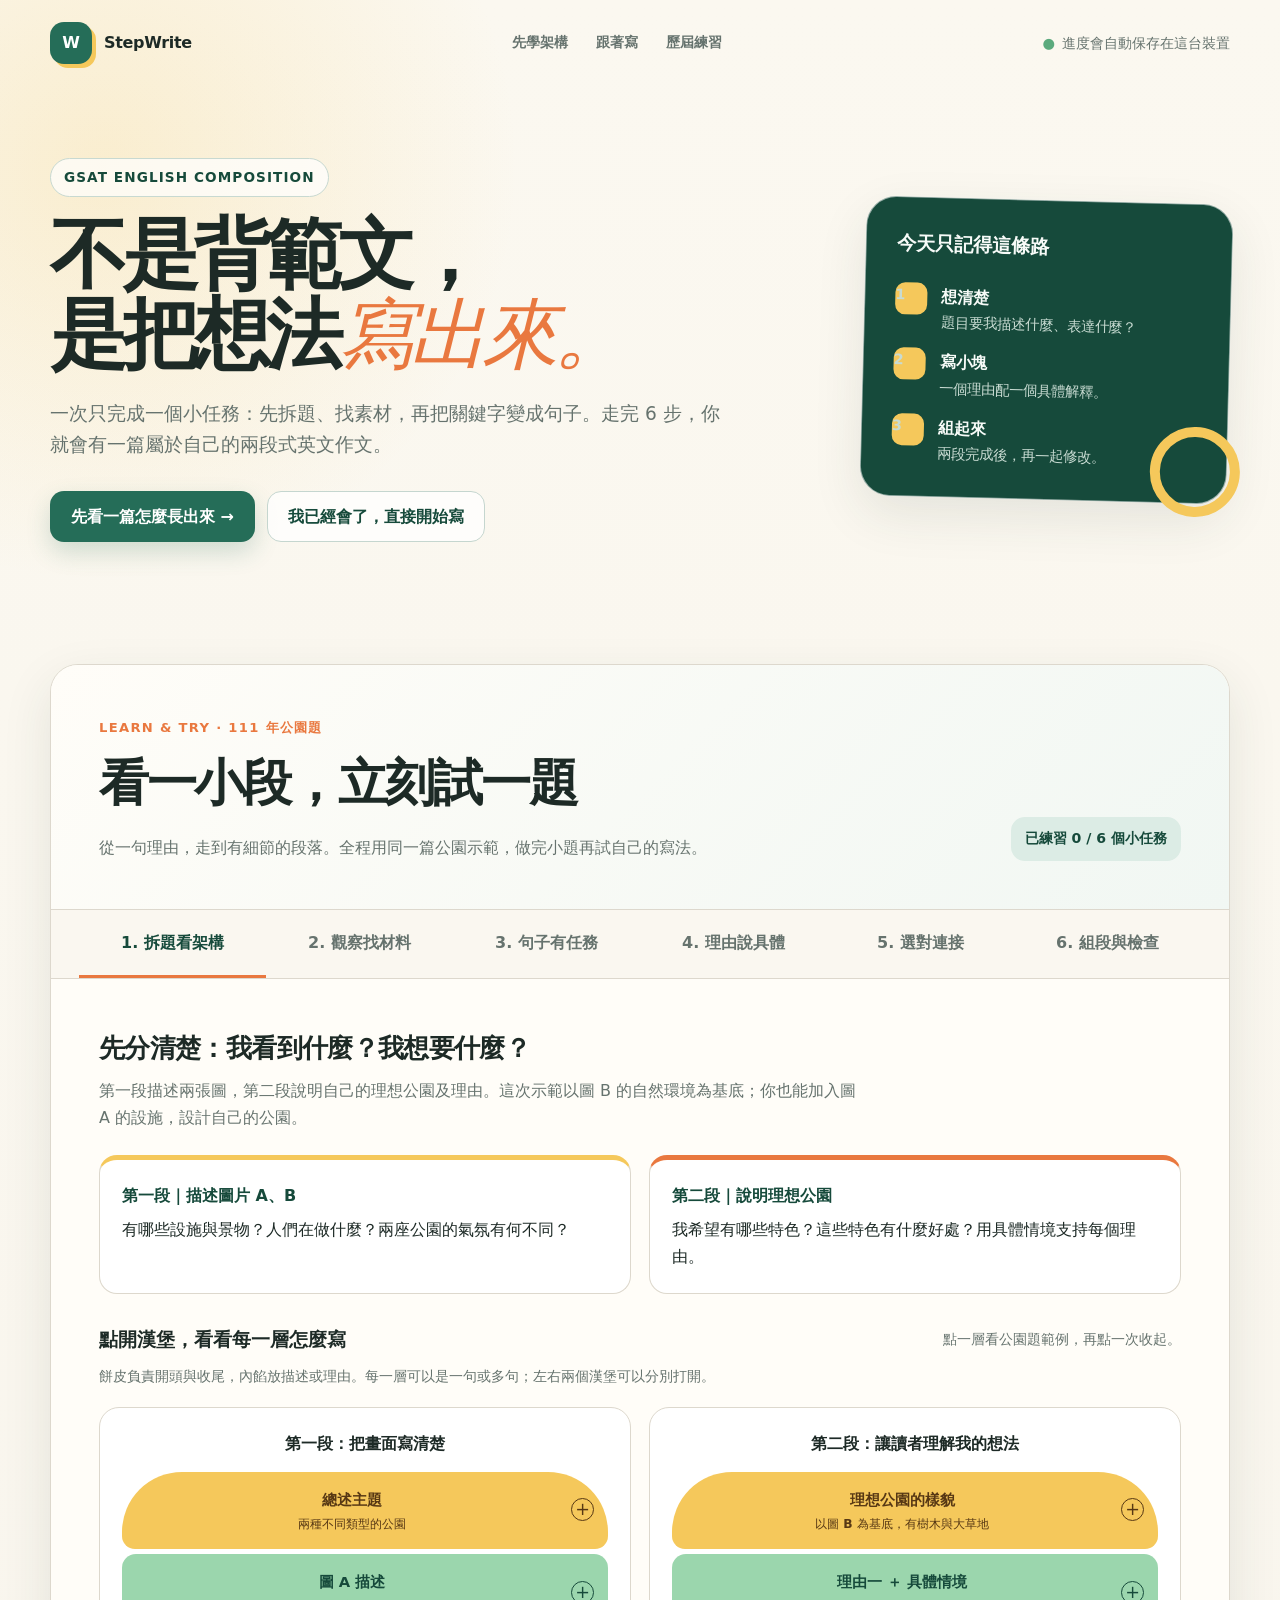
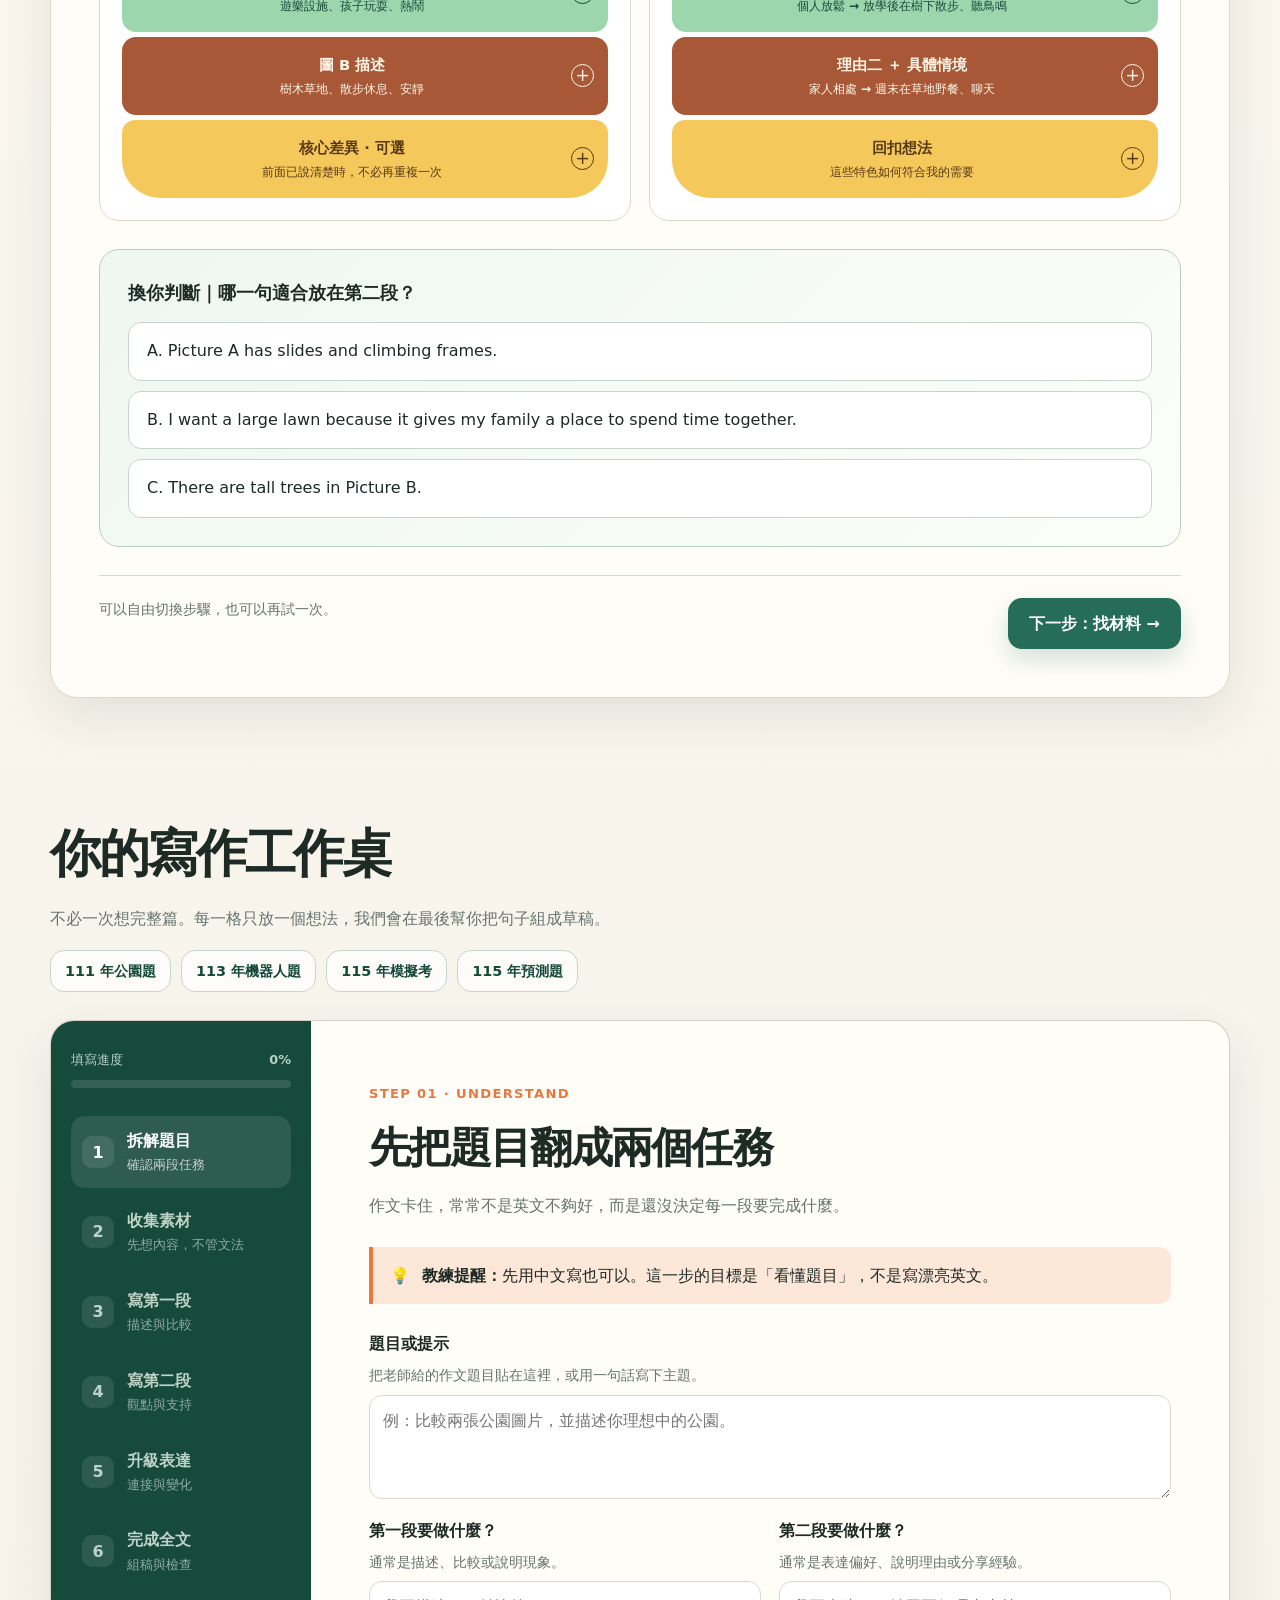
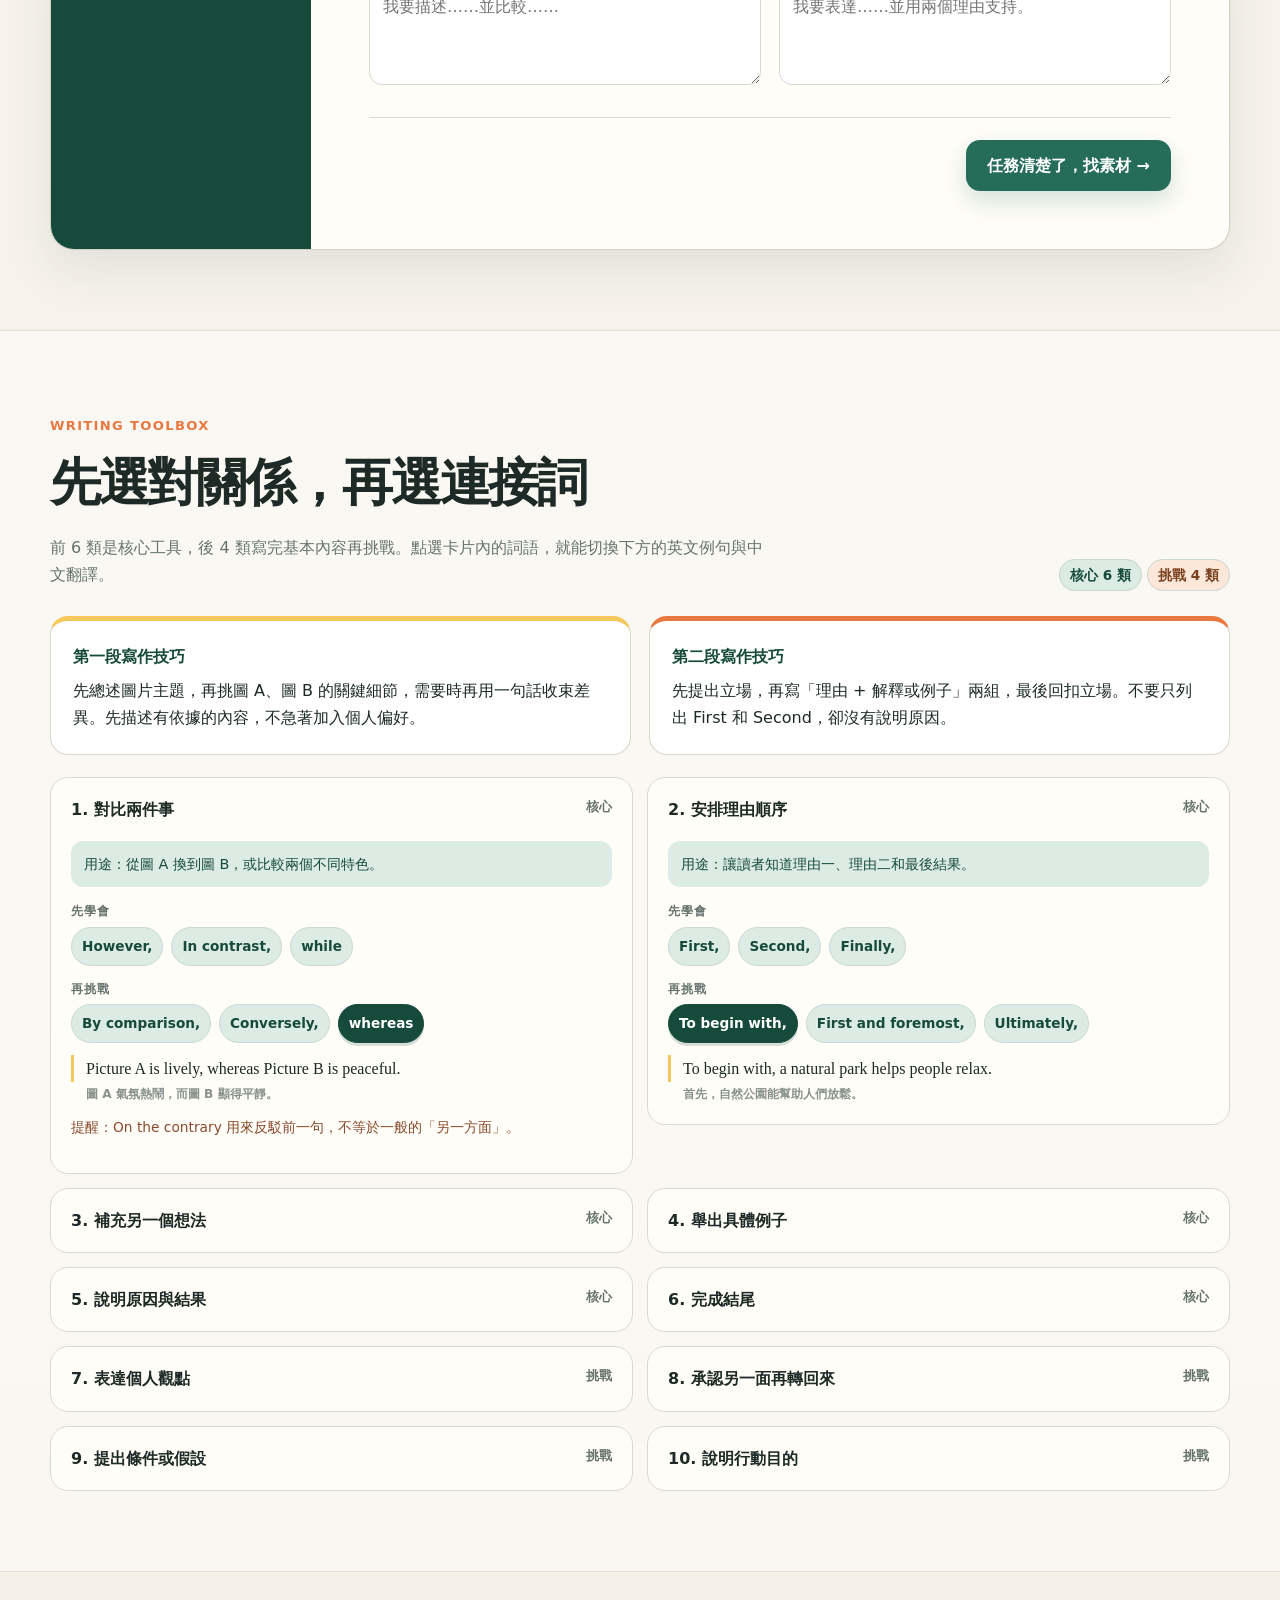
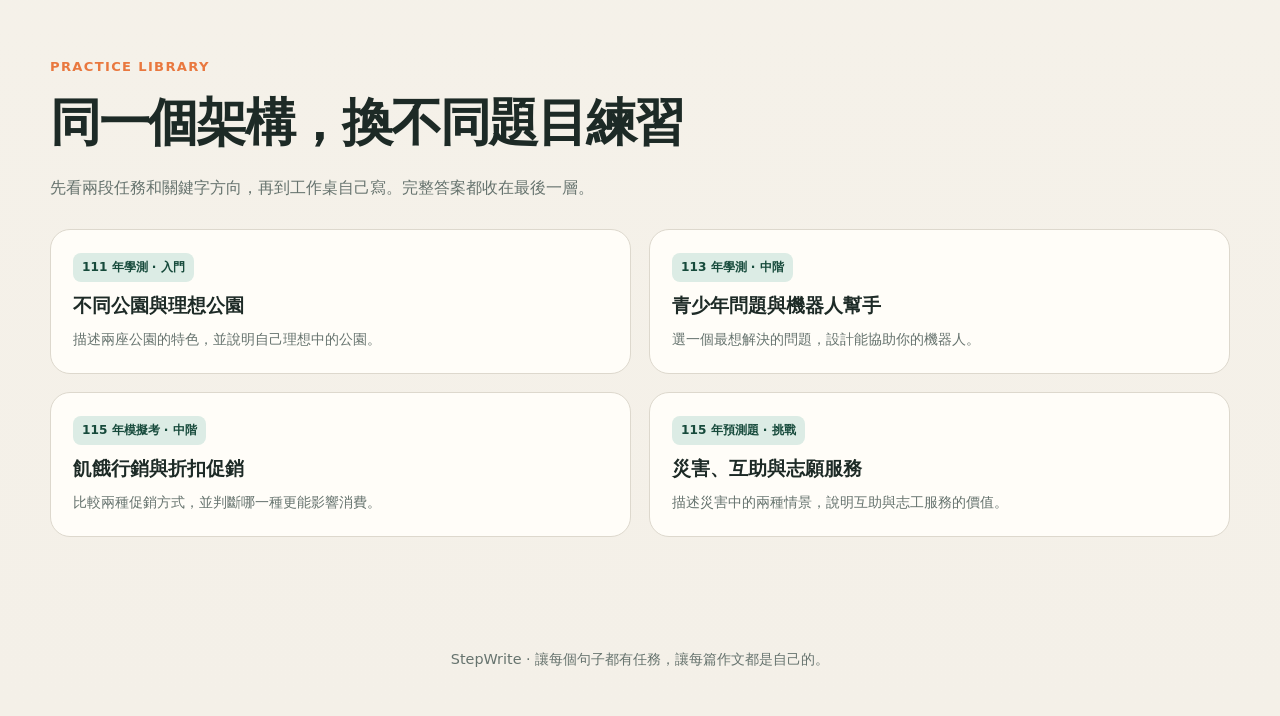
==== commit 827f7f9a: "改善作文互動練習與草稿提示" ====
--- a/index.html
+++ b/index.html
@@ -376,7 +376,8 @@
     .connector-stage .chip { padding: 5px 8px; font-size: .78rem; }
     .connector-rule { margin-top: 18px; padding: 14px 16px; border-left: 4px solid var(--yellow); border-radius: 0 12px 12px 0; background: #fff8df; font-size: .9rem; }
     .example-chip { cursor: pointer; }
-    .example-chip:hover, .example-chip:focus-visible { color: var(--white); background: var(--green); outline: none; }
+    .example-chip:hover, .example-chip:focus-visible { color: var(--white); background: var(--green); }
+    .example-chip:focus-visible { outline: 3px solid var(--green); outline-offset: 3px; }
     .example-chip.active { color: var(--white); border-color: var(--green-dark); background: var(--green-dark); box-shadow: 0 3px 0 rgba(22, 74, 59, .18); }
     .connector-example { margin-left: 3px; font-family: Georgia, "Times New Roman", serif; }
     .connector-rule .sentence-translation { margin-top: 6px; }
@@ -385,10 +386,12 @@
     .resource-head { display: flex; justify-content: space-between; gap: 22px; align-items: end; margin-bottom: 28px; }
     .resource-head .section-heading { margin-bottom: 0; }
     .resource-head .section-heading p { margin-bottom: 0; }
-    .tool-grid { display: grid; grid-template-columns: repeat(2, minmax(0, 1fr)); gap: 14px; }
+    .tool-grid { display: grid; grid-template-columns: repeat(2, minmax(0, 1fr)); gap: 14px; align-items: start; }
     .tool-card { border: 1px solid var(--line); border-radius: 18px; background: var(--paper); overflow: hidden; }
     .tool-card summary { display: flex; justify-content: space-between; gap: 15px; padding: 18px 20px; font-weight: 900; cursor: pointer; }
     .tool-card summary span { color: var(--muted); font-size: .82rem; font-weight: 700; }
+    .tool-card summary:hover { background: var(--green-soft); }
+    .tool-card summary:focus-visible { outline-offset: -4px; border-radius: 17px; }
     .tool-body { padding: 0 20px 20px; }
     .tool-use { margin-bottom: 13px; padding: 11px 13px; border-radius: 12px; color: var(--green-dark); background: var(--green-soft); font-size: .9rem; }
     .phrase-level { margin: 12px 0 5px; color: var(--muted); font-size: .78rem; font-weight: 900; letter-spacing: .08em; }
@@ -452,6 +455,7 @@
       .resource-head { align-items: flex-start; flex-direction: column; }
     }
   </style>
+  <link rel="stylesheet" href="lesson-practice.css">
 </head>
 <body>
   <header class="shell topbar">
@@ -485,194 +489,280 @@
       </aside>
     </section>
 
-    <section class="shell learning" id="learn">
+    <section class="shell learning" id="learn" aria-label="公園題的六步教學與練習">
       <div class="learning-shell">
         <div class="learning-head">
           <div>
-            <span class="step-kicker">LEARN FIRST · 111 年公園題</span>
-            <h2>先看骨架，再看句子</h2>
-            <p>這裡不會一開始就給整篇答案。我們把同一篇作文拆成 6 層：先看圖解，再讀文字架構與轉折詞，最後才開始組句。</p>
+            <span class="step-kicker">LEARN &amp; TRY · 111 年公園題</span>
+            <h2>看一小段，立刻試一題</h2>
+            <p>從一句理由，走到有細節的段落。全程用同一篇公園示範，做完小題再試自己的寫法。</p>
           </div>
-          <span class="level-note">基礎版優先 · 進階版選看</span>
+          <span class="level-note" id="lessonProgress" role="status" aria-live="polite">先完成 0 / 6 個小任務</span>
         </div>
 
-        <div class="lesson-tabs" role="tablist" aria-label="公園題拆解層次">
-          <button class="lesson-tab active" role="tab" aria-selected="true" data-lesson="0">1. 漢堡圖解</button>
-          <button class="lesson-tab" role="tab" aria-selected="false" data-lesson="1">2. 寫作架構</button>
-          <button class="lesson-tab" role="tab" aria-selected="false" data-lesson="2">3. 轉折用法</button>
-          <button class="lesson-tab" role="tab" aria-selected="false" data-lesson="3">4. 放入材料</button>
-          <button class="lesson-tab" role="tab" aria-selected="false" data-lesson="4">5. 組成句子</button>
-          <button class="lesson-tab" role="tab" aria-selected="false" data-lesson="5">6. 完成後對照</button>
+        <div class="lesson-tabs" role="tablist" aria-label="公園題六步教學">
+          <button type="button" class="lesson-tab active" id="lesson-tab-0" role="tab" aria-selected="true" aria-controls="lesson-panel-0" tabindex="0" data-lesson="0">1. 拆題看架構</button>
+          <button type="button" class="lesson-tab" id="lesson-tab-1" role="tab" aria-selected="false" aria-controls="lesson-panel-1" tabindex="-1" data-lesson="1">2. 觀察找材料</button>
+          <button type="button" class="lesson-tab" id="lesson-tab-2" role="tab" aria-selected="false" aria-controls="lesson-panel-2" tabindex="-1" data-lesson="2">3. 句子有任務</button>
+          <button type="button" class="lesson-tab" id="lesson-tab-3" role="tab" aria-selected="false" aria-controls="lesson-panel-3" tabindex="-1" data-lesson="3">4. 理由說具體</button>
+          <button type="button" class="lesson-tab" id="lesson-tab-4" role="tab" aria-selected="false" aria-controls="lesson-panel-4" tabindex="-1" data-lesson="4">5. 選對連接</button>
+          <button type="button" class="lesson-tab" id="lesson-tab-5" role="tab" aria-selected="false" aria-controls="lesson-panel-5" tabindex="-1" data-lesson="5">6. 組段與檢查</button>
         </div>
 
-        <section class="lesson-panel active" data-lesson-panel="0">
-          <h3>第一步不是寫英文，是看懂兩段要做什麼</h3>
-          <p class="lesson-intro">題目談兩種不同的公園，並請你描述自己理想中的公園。先把它翻成兩個小任務。</p>
+        <section class="lesson-panel active" id="lesson-panel-0" data-lesson-panel="0" role="tabpanel" aria-labelledby="lesson-tab-0">
+          <h3>先分清楚：我看到什麼？我想要什麼？</h3>
+          <p class="lesson-intro">第一段描述兩張圖，第二段說明自己的理想公園及理由。這次示範以圖 B 的自然環境為基底；你也能加入圖 A 的設施，設計自己的公園。</p>
           <div class="task-grid">
-            <div class="task-card"><strong>第一段｜看圖描述</strong>圖片 A 有什麼？圖片 B 有什麼？兩座公園最重要的差異是什麼？</div>
-            <div class="task-card"><strong>第二段｜表達觀點</strong>你比較喜歡哪一種公園？理由一和理由二是什麼？各自會帶來什麼好處？</div>
+            <div class="task-card"><strong>第一段｜描述圖片 A、B</strong>有哪些設施與景物？人們在做什麼？兩座公園的氣氛有何不同？</div>
+            <div class="task-card"><strong>第二段｜說明理想公園</strong>我希望有哪些特色？這些特色有什麼好處？用具體情境支持每個理由。</div>
           </div>
-          <div class="split-title"><h3>把兩段想成兩個漢堡</h3><span class="hint">餅皮負責開頭與收尾，內餡才放細節。</span></div>
+          <div class="split-title"><h3>點開漢堡，看看每一層怎麼寫</h3><span class="hint">點一層看公園題範例，再點一次收起。</span></div>
+          <p class="burger-guide">餅皮負責開頭與收尾，內餡放描述或理由。每一層可以是一句或多句；左右兩個漢堡可以分別打開。</p>
           <div class="burger-grid">
             <div class="burger">
-              <h4>第一段：客觀描述</h4>
+              <h4>第一段：把畫面寫清楚</h4>
               <div class="burger-stack">
-                <div class="burger-layer bun-top">🍞 總述主題<small>兩張圖都在談不同類型的公園</small></div>
-                <div class="burger-layer lettuce">🥬 Picture A（A 論點）<small>設施、人物、動作與氣氛</small></div>
-                <div class="burger-layer filling">🥩 Picture B（B 論點）<small>用對比詞換到另一個畫面</small></div>
-                <div class="burger-layer bun-bottom">🍞 核心差異（如果字數足夠，不一定要寫）<small>只選一個最重要的差異</small></div>
+                <details class="burger-piece" name="burger-paragraph-one">
+                  <summary class="burger-layer bun-top">總述主題<small>兩種不同類型的公園</small><span class="burger-toggle" aria-hidden="true">+</span></summary>
+                  <div class="burger-tip">
+                    <p class="burger-how"><strong>怎麼寫</strong>先用一句話交代兩張圖的共同主題：都是公園，但類型不同。細節留給下面兩層。</p>
+                    <div class="burger-sample"><span class="burger-sample-label">公園題示範</span><p lang="en">The pictures show two different types of parks.</p><p class="sentence-translation">兩張圖片呈現兩種不同類型的公園。</p></div>
+                  </div>
+                </details>
+                <details class="burger-piece" name="burger-paragraph-one">
+                  <summary class="burger-layer lettuce">圖 A 描述<small>遊樂設施、孩子玩耍、熱鬧</small><span class="burger-toggle" aria-hidden="true">+</span></summary>
+                  <div class="burger-tip">
+                    <p class="burger-how"><strong>怎麼寫</strong>按「有什麼 → 誰在做什麼 → 氣氛」描述。用溜滑梯、攀爬架和孩子玩耍，讓 lively 有畫面依據。</p>
+                    <div class="burger-sample"><span class="burger-sample-label">公園題示範</span><p lang="en">In Picture A, there is a colorful playground with slides and climbing frames. Children are playing there, and the park looks lively.</p><p class="sentence-translation">圖 A 中有一座色彩繽紛的遊樂場，裡面有溜滑梯和攀爬架。孩子們在那裡玩耍，公園看起來很熱鬧。</p></div>
+                  </div>
+                </details>
+                <details class="burger-piece" name="burger-paragraph-one">
+                  <summary class="burger-layer filling">圖 B 描述<small>樹木草地、散步休息、安靜</small><span class="burger-toggle" aria-hidden="true">+</span></summary>
+                  <div class="burger-tip">
+                    <p class="burger-how"><strong>怎麼寫</strong>用 In contrast 換到圖 B，再寫景物、活動與氣氛。和圖 A 比較同樣的面向，差異才清楚。</p>
+                    <div class="burger-sample"><span class="burger-sample-label">公園題示範</span><p lang="en">In contrast, Picture B shows tall trees and a large green lawn. People can walk or rest there, and the park looks quiet.</p><p class="sentence-translation">相較之下，圖 B 呈現高大的樹木和一大片綠色草地。人們可以在那裡散步或休息，公園看起來很安靜。</p></div>
+                  </div>
+                </details>
+                <details class="burger-piece" name="burger-paragraph-one">
+                  <summary class="burger-layer bun-bottom">核心差異 · 可選<small>前面已說清楚時，不必再重複一次</small><span class="burger-toggle" aria-hidden="true">+</span></summary>
+                  <div class="burger-tip">
+                    <p class="burger-how"><strong>怎麼寫</strong>需要收束時，挑一個最重要的差異。本篇前面已寫清楚 lively 和 quiet，所以完整範文省略這句；不用為了湊齊四層而重複。</p>
+                    <div class="burger-sample"><span class="burger-sample-label">可選寫法 · 公園題</span><p lang="en">Overall, Picture A shows a lively playground, while Picture B presents a quiet place to relax.</p><p class="sentence-translation">整體而言，圖 A 呈現熱鬧的遊樂場，而圖 B 呈現安靜的休憩場所。</p></div>
+                  </div>
+                </details>
               </div>
             </div>
             <div class="burger">
-              <h4>第二段：申論觀點</h4>
+              <h4>第二段：讓讀者理解我的想法</h4>
               <div class="burger-stack">
-                <div class="burger-layer bun-top">🍞 我的選擇<small>直接說喜歡哪一種公園</small></div>
-                <div class="burger-layer lettuce">🥬 理由一 + 解釋<small>為什麼？實際會怎樣？</small></div>
-                <div class="burger-layer filling">🥩 理由二 + 解釋<small>再給一個不同角度的支持</small></div>
-                <div class="burger-layer bun-bottom">🍞 回扣選擇<small>用一句話完成文章</small></div>
+                <details class="burger-piece" name="burger-paragraph-two">
+                  <summary class="burger-layer bun-top">理想公園的樣貌<small>以圖 B 為基底，有樹木與大草地</small><span class="burger-toggle" aria-hidden="true">+</span></summary>
+                  <div class="burger-tip">
+                    <p class="burger-how"><strong>怎麼寫</strong>直接說理想公園有哪些特色。這次以圖 B 為基底，先提出樹木和草地，再用下面兩層解釋它們如何符合自己的需要。</p>
+                    <div class="burger-sample"><span class="burger-sample-label">公園題示範</span><p lang="en">In my opinion, my ideal park would be like the one in Picture B, with tall trees and a large green lawn.</p><p class="sentence-translation">在我看來，我的理想公園會像圖 B，有高大的樹木和一大片綠色草地。</p></div>
+                  </div>
+                </details>
+                <details class="burger-piece" name="burger-paragraph-two">
+                  <summary class="burger-layer lettuce">理由一 ＋ 具體情境<small>個人放鬆 → 放學後在樹下散步、聽鳥鳴</small><span class="burger-toggle" aria-hidden="true">+</span></summary>
+                  <div class="burger-tip">
+                    <p class="burger-how"><strong>怎麼寫</strong>先說「能幫助我放鬆」，再補時間、活動與好處：放學後散步、聽鳥鳴，讓自己暫時放下功課。</p>
+                    <div class="burger-sample"><span class="burger-sample-label">公園題示範 · 理由 → 情境 → 好處</span><p lang="en">First, it helps me relax after a busy school day. For example, I can walk under the trees and listen to birds. This helps me stop thinking about schoolwork for a while.</p><p class="sentence-translation">首先，它能幫助我在忙碌的上課日之後放鬆。例如，我可以在樹下散步、聽鳥鳴。這讓我能暫時不去想學校的功課。</p></div>
+                  </div>
+                </details>
+                <details class="burger-piece" name="burger-paragraph-two">
+                  <summary class="burger-layer filling">理由二 ＋ 具體情境<small>家人相處 → 週末在草地野餐、聊天</small><span class="burger-toggle" aria-hidden="true">+</span></summary>
+                  <div class="burger-tip">
+                    <p class="burger-how"><strong>怎麼寫</strong>換一個角度支持想法：從「個人放鬆」轉到「家人相處」。補上週末野餐、聊天，以及傾聽彼此的好處。</p>
+                    <div class="burger-sample"><span class="burger-sample-label">公園題示範 · 理由 → 情境 → 好處</span><p lang="en">Second, the lawn gives my family a place to spend time together. On weekends, we can have a picnic on the grass and talk about our week. This gives us time to listen to each other.</p><p class="sentence-translation">其次，草地提供了讓家人相處的空間。週末時，我們可以在草地野餐，聊聊這一週的生活。這讓我們有時間傾聽彼此。</p></div>
+                  </div>
+                </details>
+                <details class="burger-piece" name="burger-paragraph-two">
+                  <summary class="burger-layer bun-bottom">回扣想法<small>這些特色如何符合我的需要</small><span class="burger-toggle" aria-hidden="true">+</span></summary>
+                  <div class="burger-tip">
+                    <p class="burger-how"><strong>怎麼寫</strong>用一句話回扣前面的兩個理由：放鬆和家人相處。把它們連回理想公園，結尾不再加入新的理由。</p>
+                    <div class="burger-sample"><span class="burger-sample-label">公園題示範</span><p lang="en">To sum up, my ideal park would offer space to relax and enjoy time with my family.</p><p class="sentence-translation">總結來說，我的理想公園會提供讓我放鬆、享受家人相處時光的空間。</p></div>
+                  </div>
+                </details>
               </div>
             </div>
           </div>
+          <div class="micro-practice" data-practice="task">
+            <h4>換你判斷｜哪一句適合放在第二段？</h4>
+            <button type="button" class="practice-choice" data-choice="a" aria-pressed="false" data-feedback="這句描述圖 A 看得到的設施，適合第一段。第二段要寫你想要的公園及理由。">A. Picture A has slides and climbing frames.</button>
+            <button type="button" class="practice-choice" data-choice="b" data-correct="true" aria-pressed="false" data-feedback="這句提出自己的需要，並用 because 說明理由，適合第二段。下一步還可以補上：你和家人會在草地做什麼？">B. I want a large lawn because it gives my family a place to spend time together.</button>
+            <button type="button" class="practice-choice" data-choice="c" aria-pressed="false" data-feedback="這句是在描述圖 B 的景物，適合第一段。請找出談到自己的理想與需要的句子。">C. There are tall trees in Picture B.</button>
+            <p class="practice-feedback" role="status" aria-live="polite" hidden></p>
+          </div>
+          <div class="step-actions"><span class="hint">可以自由切換步驟，也可以再試一次。</span><button type="button" class="btn btn-primary" data-lesson-go="1">下一步：找材料 →</button></div>
         </section>
 
-        <section class="lesson-panel" data-lesson-panel="1">
-          <h3>把漢堡翻成真正的寫作架構</h3>
-          <p class="lesson-intro">圖解幫你記住形狀；文字架構則告訴你每個位置要完成什麼。第一段負責客觀描述，第二段才提出自己的觀點。</p>
-          <div class="outline-grid">
-            <article class="outline-card">
-              <h4>第一段：客觀描述與分析</h4>
-              <p class="outline-goal"><strong>目標：</strong>客觀描述圖片、圖表內容，或比較兩者異同。</p>
-              <div class="outline-steps">
-                <div class="outline-step"><strong>開頭｜總述主題</strong>直接說明圖片共同呈現的內容。<span class="outline-example">The pictures clearly illustrate two different lifestyles.</span><small class="sentence-translation">這些圖片清楚呈現了兩種不同的生活方式。</small></div>
-                <div class="outline-step"><strong>中間｜A 論點與 B 論點</strong>描述圖 A 與圖 B 的關鍵特徵，並使用對比詞連接兩個畫面。</div>
-                <div class="outline-step"><strong>結尾｜核心差異 <span class="optional">（可選）</span></strong>如果字數足夠，用一句話總結核心差異，替第一段收尾。<span class="outline-example">Obviously, these two images represent a strong contrast between ...</span></div>
-              </div>
+        <section class="lesson-panel" id="lesson-panel-1" data-lesson-panel="1" role="tabpanel" aria-labelledby="lesson-tab-1">
+          <h3>先找看得到的細節，再整理氣氛</h3>
+          <p class="lesson-intro">不用立刻寫長句。先用「物品／景物 → 人的動作 → 氣氛」整理材料，氣氛要有前面的觀察支持。</p>
+          <div class="idea-grid">
+            <article class="idea-card">
+              <span class="role">圖 A｜遊樂設施與活動</span>
+              <h4>a colorful playground</h4>
+              <p>slides and climbing frames → children playing → lively</p>
+              <small class="sentence-translation">色彩繽紛的遊樂場：溜滑梯和攀爬架 → 孩子玩耍 → 熱鬧</small>
             </article>
-            <article class="outline-card">
-              <h4>第二段：申論觀點與闡述</h4>
-              <p class="outline-goal"><strong>目標：</strong>提出自己的看法、偏好、原因或建議。</p>
-              <div class="outline-steps">
-                <div class="outline-step"><strong>開頭｜主要論點</strong>清楚表達自己的選擇或立場。<span class="outline-example">In my opinion, I would prefer the lifestyle shown in Picture A for several reasons.</span><small class="sentence-translation">在我看來，基於幾個理由，我會比較喜歡圖 A 所呈現的生活方式。</small></div>
-                <div class="outline-step"><strong>中間｜理由一 + 解釋</strong><em>First, ...</em> 提出理由，再用 <em>For example, ...</em> 解釋或舉例。</div>
-                <div class="outline-step"><strong>中間｜理由二 + 解釋</strong><em>Second, ...</em> 提出另一個理由，再用 <em>Specifically, ...</em> 補充細節。</div>
-                <div class="outline-step"><strong>結尾｜重申論點</strong>用 1–2 句話回扣立場，不要加入新的理由。<span class="outline-example">In conclusion, + [重述的論點]</span></div>
-              </div>
+            <article class="idea-card">
+              <span class="role">圖 B｜自然景物與休息</span>
+              <h4>tall trees and a large green lawn</h4>
+              <p>people walking or resting → quiet</p>
+              <small class="sentence-translation">高大的樹木和一大片綠色草地：人們散步或休息 → 安靜</small>
             </article>
           </div>
+          <div class="sentence-ladder">
+            <div class="ladder-row"><strong>共同主題</strong><div class="sentence-pair"><p>The pictures show two different types of parks.</p><small class="sentence-translation">兩張圖片呈現兩種不同類型的公園。</small></div></div>
+            <div class="ladder-row"><strong>材料變句子</strong><div class="sentence-pair"><p>In Picture A, there is a colorful playground with slides and climbing frames.</p><small class="sentence-translation">圖 A 中有一座色彩繽紛的遊樂場，裡面有溜滑梯和攀爬架。</small></div></div>
+          </div>
+          <div class="micro-practice" data-practice="observe">
+            <h4>換你挑材料｜哪一組最適合用來描述圖 B？</h4>
+            <button type="button" class="practice-choice" data-choice="a" data-correct="true" aria-pressed="false" data-feedback="這組同時有景物、動作與氣氛，可以發展成清楚的描述。先寫 trees / lawn，再寫人們 walking / resting，讀者就能理解 quiet 的依據。">A. tall trees · a large green lawn · people walking or resting · quiet</button>
+            <button type="button" class="practice-choice" data-choice="b" aria-pressed="false" data-feedback="beautiful、nice、wonderful 都是籠統評價，還看不出公園長什麼樣。補上樹木、草地或人的動作，畫面才會具體。">B. beautiful · nice · wonderful</button>
+            <button type="button" class="practice-choice" data-choice="c" aria-pressed="false" data-feedback="這組是想像自己未來會做的事，能用在第二段的理由與例子；第一段先整理圖片中的景物與活動。">C. my family · our weekend picnic · a good place for us</button>
+            <p class="practice-feedback" role="status" aria-live="polite" hidden></p>
+          </div>
+          <div class="step-actions"><button type="button" class="btn btn-secondary" data-lesson-go="0">← 回上一步</button><button type="button" class="btn btn-primary" data-lesson-go="2">下一步：句子的任務 →</button></div>
         </section>
 
-        <section class="lesson-panel" data-lesson-panel="2">
-          <h3>先知道句子之間的關係，才知道要用哪個轉折詞</h3>
-          <p class="lesson-intro">第一段需要「換到另一張圖」；第二段需要「安排理由、補充說明、最後收尾」。兩段使用的路標不完全相同。</p>
-          <div class="connector-grid">
-            <article class="connector-card">
-              <h4>第一段：描述與比較的轉折詞</h4>
-              <p>重點是讓讀者清楚知道你正在描述哪一張圖，以及兩張圖有什麼差異。</p>
-              <div class="connector-flow">
-                <div class="connector-stage"><strong>總述圖片</strong><div class="chips"><button type="button" class="chip example-chip" data-example-group="p1" data-example="The pictures show two different types of parks." data-translation="兩張圖片呈現兩種不同類型的公園。" aria-pressed="false">The pictures show ...</button><button type="button" class="chip example-chip" data-example-group="p1" data-example="The pictures illustrate two contrasting park designs." data-translation="兩張圖片呈現兩種對比鮮明的公園設計。" aria-pressed="false">The pictures illustrate ...</button></div></div>
-                <div class="connector-stage"><strong>描述圖 A</strong><div class="chips"><button type="button" class="chip example-chip" data-example-group="p1" data-example="In Picture A, children are playing on colorful playground equipment." data-translation="圖 A 中，孩子們正在色彩繽紛的遊樂設施上玩耍。" aria-pressed="false">In Picture A, ...</button><button type="button" class="chip example-chip" data-example-group="p1" data-example="As shown in Picture A, the park is filled with slides and climbing frames." data-translation="如圖 A 所示，公園裡有溜滑梯和攀爬架。" aria-pressed="false">As shown in Picture A, ...</button></div></div>
-                <div class="connector-stage"><strong>轉到圖 B</strong><div class="chips"><button type="button" class="chip example-chip" data-example-group="p1" data-example="However, Picture B offers a much quieter environment." data-translation="然而，圖 B 提供了一個安靜許多的環境。" aria-pressed="false">However, ...</button><button type="button" class="chip example-chip active" data-example-group="p1" data-example="Picture A is lively. In contrast, Picture B is quiet and peaceful." data-translation="圖 A 很熱鬧。相較之下，圖 B 安靜又平和。" aria-pressed="true">In contrast, ...</button><button type="button" class="chip example-chip" data-example-group="p1" data-example="By comparison, Picture B provides more open space for relaxation." data-translation="相較之下，圖 B 提供更多讓人放鬆的開放空間。" aria-pressed="false">By comparison, ...</button></div></div>
-                <div class="connector-stage"><strong>句中比較</strong><div class="chips"><button type="button" class="chip example-chip" data-example-group="p1" data-example="Picture A is lively, while Picture B is calm and peaceful." data-translation="圖 A 很熱鬧，而圖 B 安靜又平和。" aria-pressed="false">while</button><button type="button" class="chip example-chip" data-example-group="p1" data-example="Picture A focuses on playground facilities, whereas Picture B emphasizes nature." data-translation="圖 A 著重遊樂設施，而圖 B 強調自然。" aria-pressed="false">whereas</button></div></div>
-                <div class="connector-stage"><strong>收束差異</strong><div class="chips"><button type="button" class="chip example-chip" data-example-group="p1" data-example="Overall, the two parks provide visitors with very different experiences." data-translation="整體而言，這兩座公園帶給遊客非常不同的體驗。" aria-pressed="false">Overall, ...</button><button type="button" class="chip example-chip" data-example-group="p1" data-example="Obviously, the greatest difference lies in their atmosphere and purpose." data-translation="顯然，兩者最大的差異在於氣氛與用途。" aria-pressed="false">Obviously, ...</button></div></div>
-              </div>
-              <div class="connector-rule" aria-live="polite"><strong>示範：</strong><span class="connector-example" id="p1ConnectorExample">Picture A is lively. In contrast, Picture B is quiet and peaceful.</span><small class="sentence-translation" id="p1ConnectorTranslation">圖 A 很熱鬧。相較之下，圖 B 安靜又平和。</small></div>
-            </article>
-            <article class="connector-card">
-              <h4>第二段：申論與解釋的轉折詞</h4>
-              <p>重點是讓讀者看得出你的立場、兩組理由、說明或例子，以及最後的結論。</p>
-              <div class="connector-flow">
-                <div class="connector-stage"><strong>表達觀點</strong><div class="chips"><button type="button" class="chip example-chip" data-example-group="p2" data-example="In my opinion, Picture B is closer to my ideal park." data-translation="在我看來，圖 B 更接近我理想中的公園。" aria-pressed="false">In my opinion, ...</button><button type="button" class="chip example-chip" data-example-group="p2" data-example="Personally, I prefer a park with more trees and open space." data-translation="就我個人而言，我比較喜歡樹木較多、空間開闊的公園。" aria-pressed="false">Personally, ...</button></div></div>
-                <div class="connector-stage"><strong>理由一</strong><div class="chips"><button type="button" class="chip example-chip active" data-example-group="p2" data-example="First, a natural environment helps me relax." data-translation="首先，自然環境能幫助我放鬆。" aria-pressed="true">First, ...</button><button type="button" class="chip example-chip" data-example-group="p2" data-example="To begin with, walking among trees allows me to forget daily stress." data-translation="首先，在樹林間散步能讓我忘卻日常壓力。" aria-pressed="false">To begin with, ...</button></div></div>
-                <div class="connector-stage"><strong>解釋／舉例</strong><div class="chips"><button type="button" class="chip example-chip" data-example-group="p2" data-example="For example, I can take a quiet walk after a stressful day." data-translation="例如，在充滿壓力的一天後，我可以安靜地散步。" aria-pressed="false">For example, ...</button><button type="button" class="chip example-chip" data-example-group="p2" data-example="Specifically, the shade and fresh air make outdoor activities more comfortable." data-translation="具體而言，樹蔭和新鮮空氣讓戶外活動更加舒適。" aria-pressed="false">Specifically, ...</button><button type="button" class="chip example-chip" data-example-group="p2" data-example="This means that visitors can rest both physically and mentally." data-translation="這表示遊客的身心都能獲得休息。" aria-pressed="false">This means that ...</button></div></div>
-                <div class="connector-stage"><strong>理由二</strong><div class="chips"><button type="button" class="chip example-chip" data-example-group="p2" data-example="Second, an open park gives families more room to spend time together." data-translation="其次，開放式公園讓家人有更多空間相聚。" aria-pressed="false">Second, ...</button><button type="button" class="chip example-chip" data-example-group="p2" data-example="In addition, people can have picnics or exercise on the grass." data-translation="此外，人們可以在草地上野餐或運動。" aria-pressed="false">In addition, ...</button><button type="button" class="chip example-chip" data-example-group="p2" data-example="Moreover, shared outdoor activities can strengthen relationships." data-translation="再者，共同參與戶外活動能增進彼此關係。" aria-pressed="false">Moreover, ...</button></div></div>
-                <div class="connector-stage"><strong>結尾</strong><div class="chips"><button type="button" class="chip example-chip" data-example-group="p2" data-example="In conclusion, a peaceful green park would be my ideal choice." data-translation="總而言之，安靜又綠意盎然的公園會是我的理想選擇。" aria-pressed="false">In conclusion, ...</button><button type="button" class="chip example-chip" data-example-group="p2" data-example="To sum up, I prefer Picture B because it supports relaxation and social activities." data-translation="總結來說，我偏好圖 B，因為它有助於放鬆和社交活動。" aria-pressed="false">To sum up, ...</button><button type="button" class="chip example-chip" data-example-group="p2" data-example="All in all, a natural and spacious park appeals to me most." data-translation="整體而言，自然且寬敞的公園最吸引我。" aria-pressed="false">All in all, ...</button></div></div>
-              </div>
-              <div class="connector-rule" aria-live="polite"><strong>示範：</strong><span class="connector-example" id="p2ConnectorExample">First, a natural environment helps me relax.</span><small class="sentence-translation" id="p2ConnectorTranslation">首先，自然環境能幫助我放鬆。</small></div>
-            </article>
+        <section class="lesson-panel" id="lesson-panel-2" data-lesson-panel="2" role="tabpanel" aria-labelledby="lesson-tab-2">
+          <h3>理由回答「為什麼」，例子回答「實際會怎樣」</h3>
+          <p class="lesson-intro">先看懂每句的工作。下面兩組都從理由出發，再用同一主題的情境把理由說清楚。</p>
+          <div class="sentence-ladder">
+            <div class="ladder-row"><strong>立場與樣貌</strong><div class="sentence-pair"><p>My ideal park would be like the one in Picture B, with tall trees and a large green lawn.</p><small class="sentence-translation">我的理想公園會像圖 B，有高大的樹木和一大片綠色草地。</small></div></div>
+            <div class="ladder-row"><strong>理由一</strong><div class="sentence-pair"><p>First, it helps me relax after a busy school day.</p><small class="sentence-translation">首先，它能幫助我在忙碌的上課日之後放鬆。</small></div></div>
+            <div class="ladder-row"><strong>情境與好處</strong><div class="sentence-pair"><p>I can walk under the trees and listen to birds. This helps me stop thinking about schoolwork for a while.</p><small class="sentence-translation">我可以在樹下散步、聽鳥鳴，暫時不去想學校的功課。</small></div></div>
+            <div class="ladder-row"><strong>理由二</strong><div class="sentence-pair"><p>Second, the lawn gives my family a place to spend time together.</p><small class="sentence-translation">其次，草地提供了讓家人相處的空間。</small></div></div>
+            <div class="ladder-row"><strong>情境與好處</strong><div class="sentence-pair"><p>On weekends, we can have a picnic on the grass and talk about our week. This gives us time to listen to each other.</p><small class="sentence-translation">週末時，我們可以在草地野餐，聊聊這一週的生活，留出傾聽彼此的時間。</small></div></div>
           </div>
-          <p class="warning">標點提醒：However、In contrast、First、For example 等放在句首時，後面通常要加逗號；while 和 whereas 通常直接連接兩個子句。</p>
+          <div class="micro-practice" data-practice="role">
+            <h4>換你貼標籤｜「On weekends, we can have a picnic on the grass and talk about our week.」的工作是什麼？</h4>
+            <button type="button" class="practice-choice" data-choice="a" aria-pressed="false" data-feedback="這句沒有總述兩張圖，而是在想像自己和家人的活動。請看它如何支持前面的 family time。">A. 總述兩張圖片的主題</button>
+            <button type="button" class="practice-choice" data-choice="b" aria-pressed="false" data-feedback="這裡的野餐與聊天都在說明家人如何相處，仍然支持理由二，沒有提出新的第三個理由。">B. 提出一個全新的理由</button>
+            <button type="button" class="practice-choice" data-choice="c" data-correct="true" aria-pressed="false" data-feedback="這句補上何時（週末）、在哪裡（草地）和做什麼（野餐、聊天），把「家人相處」變成讀者能想像的情境。">C. 用具體情境支持「家人相處」這個理由</button>
+            <p class="practice-feedback" role="status" aria-live="polite" hidden></p>
+          </div>
+          <div class="step-actions"><button type="button" class="btn btn-secondary" data-lesson-go="1">← 回上一步</button><button type="button" class="btn btn-primary" data-lesson-go="3">下一步：自己擴寫 →</button></div>
         </section>
 
-        <section class="lesson-panel" data-lesson-panel="3">
-          <h3>每一層先放關鍵字，不急著寫完整句</h3>
-          <p class="lesson-intro">英文關鍵字就像準備好的食材。每張卡片上方是英文材料，下方是依原順序排列的中文直譯；材料夠了，下一步才把它們組成句子。</p>
+        <section class="lesson-panel" id="lesson-panel-3" data-lesson-panel="3" role="tabpanel" aria-labelledby="lesson-tab-3">
+          <h3>把「可以放鬆」寫成看得見的情境</h3>
+          <p class="lesson-intro">理由是 <strong>it helps me relax after a busy school day</strong>。接著問自己三個問題；不用把一句話寫得很長，兩個簡單句也能說清楚。</p>
           <div class="idea-grid">
-            <div class="idea-card"><span class="role">第一段 · 總述</span><div class="keyword-pair"><div class="keyword-row"><span class="language-tag">英文</span><div class="keyword">two different types of parks</div></div><div class="keyword-row zh"><span class="language-tag">中文</span><div>兩種不同類型的公園</div></div></div></div>
-            <div class="idea-card"><span class="role">第一段 · Picture A</span><div class="keyword-pair"><div class="keyword-row"><span class="language-tag">英文</span><div class="keyword">colorful playground · slides · children · lively</div></div><div class="keyword-row zh"><span class="language-tag">中文</span><div>色彩繽紛的遊樂場 · 溜滑梯 · 孩子們 · 熱鬧的</div></div></div></div>
-            <div class="idea-card"><span class="role">第一段 · Picture B</span><div class="keyword-pair"><div class="keyword-row"><span class="language-tag">英文</span><div class="keyword">tall trees · green lawn · quiet · peaceful</div></div><div class="keyword-row zh"><span class="language-tag">中文</span><div>高大的樹木 · 綠色草地 · 安靜的 · 平和的</div></div></div></div>
-            <div class="idea-card"><span class="role">第一段 · 差異</span><div class="keyword-pair"><div class="keyword-row"><span class="language-tag">英文</span><div class="keyword">facilities vs. nature</div></div><div class="keyword-row zh"><span class="language-tag">中文</span><div>設施與自然的對比</div></div></div></div>
-            <div class="idea-card"><span class="role">第二段 · 立場</span><div class="keyword-pair"><div class="keyword-row"><span class="language-tag">英文</span><div class="keyword">prefer Picture B</div></div><div class="keyword-row zh"><span class="language-tag">中文</span><div>偏好圖 B</div></div></div></div>
-            <div class="idea-card"><span class="role">第二段 · 理由一</span><div class="keyword-pair"><div class="keyword-row"><span class="language-tag">英文</span><div class="keyword">relax · forget stress · birds</div></div><div class="keyword-row zh"><span class="language-tag">中文</span><div>放鬆 · 忘卻壓力 · 鳥兒</div></div></div></div>
-            <div class="idea-card"><span class="role">第二段 · 理由二</span><div class="keyword-pair"><div class="keyword-row"><span class="language-tag">英文</span><div class="keyword">picnics · exercise · family and friends</div></div><div class="keyword-row zh"><span class="language-tag">中文</span><div>野餐 · 運動 · 家人和朋友</div></div></div></div>
-            <div class="idea-card"><span class="role">第二段 · 結尾</span><div class="keyword-pair"><div class="keyword-row"><span class="language-tag">英文</span><div class="keyword">physical and mental comfort</div></div><div class="keyword-row zh"><span class="language-tag">中文</span><div>身心舒適</div></div></div></div>
+            <article class="idea-card"><span class="role">先想內容</span><p><strong>何時？</strong>忙碌的上課日之後<br><strong>做什麼？</strong>在樹下散步、聽鳥鳴<br><strong>有什麼好處？</strong>暫時不去想功課</p></article>
+            <article class="idea-card"><span class="role">再變成英文</span><p>I can walk under the trees and listen to birds. This helps me stop thinking about schoolwork for a while.</p><small class="sentence-translation">我可以在樹下散步、聽鳥鳴。這讓我能暫時不去想功課。時間已在前面的理由句交代，這裡不用再說一次。</small></article>
           </div>
+          <div class="micro-practice" data-practice="expand">
+            <h4>先辨認｜哪一句最能把「放鬆」說具體？</h4>
+            <button type="button" class="practice-choice" data-choice="a" aria-pressed="false" data-feedback="very relaxing 仍然只是換個方式重複「放鬆」。請再補上你會做的活動，讓讀者看到放鬆是怎麼發生的。">A. The park is very relaxing and really nice.</button>
+            <button type="button" class="practice-choice" data-choice="b" data-correct="true" aria-pressed="false" data-feedback="這句提供了時間與具體活動，能支持放鬆的理由。接著要自己寫：你會做什麼，以及這件事如何讓你暫時放下壓力。">B. After a busy school day, I can walk under the trees and listen to birds.</button>
+            <button type="button" class="practice-choice" data-choice="c" aria-pressed="false" data-feedback="這句談的是城市裡有多少公園，沒有解釋這座公園為什麼讓你放鬆。試著把焦點拉回你的活動與感受。">C. There are many different parks in our city.</button>
+            <p class="practice-feedback" role="status" aria-live="polite" hidden></p>
+          </div>
+          <div class="expansion-workbench">
+            <h4>再自己寫｜把示範換成你的生活</h4>
+            <p class="hint">先用中文或英文記下想法，再寫 1–2 句英文。前面若已交代時間，就把篇幅留給活動與好處。</p>
+            <div class="expansion-fields">
+              <div><label for="expWhen">何時需要放鬆？</label><input id="expWhen" type="text" placeholder="例如：考試後／after an exam"></div>
+              <div><label for="expAction">你會做什麼？</label><input id="expAction" type="text" placeholder="例如：坐在樹下聽鳥鳴"></div>
+              <div><label for="expResult">這能帶來什麼好處？</label><input id="expResult" type="text" placeholder="例如：暫時不去想成績"></div>
+            </div>
+            <label for="expEnglish">我的英文情境與好處</label>
+            <textarea id="expEnglish" rows="4" placeholder="用簡單英文寫出你會做的事，以及它如何幫助你放鬆。"></textarea>
+            <details class="answer-reveal"><summary>卡住時，看看句型提示</summary><div><p>After ..., I can ... . This helps me ... .</p><p class="hint">After 後面放時間或事件；can 後面放原形動詞；helps me 後面說明好處。這是起步提示，請用自己的內容完成。</p></div></details>
+            <div class="step-actions"><button type="button" class="btn btn-secondary" id="reviewExpansion">檢查我的擴寫</button><span class="hint">先檢查內容是否完整，再自己核對關聯。</span></div>
+            <p id="expansionFeedback" role="status" aria-live="polite"></p>
+            <div id="expansionPreview" hidden>
+              <p id="expansionPreviewText"></p>
+              <p><strong>請自己核對：這個情境如何支持放鬆？</strong></p>
+              <label for="expansionReviewed"><input id="expansionReviewed" type="checkbox"> 我能說明這個情境如何支持理由，且沒有只重複 relaxing。</label>
+            </div>
+            <button type="button" class="btn btn-primary" id="useExpansion">帶到公園題的例子一</button>
+            <p id="transferFeedback" role="status" aria-live="polite"></p>
+          </div>
+          <div class="step-actions"><button type="button" class="btn btn-secondary" data-lesson-go="2">← 回上一步</button><button type="button" class="btn btn-primary" data-lesson-go="4">下一步：連起句子 →</button></div>
         </section>
 
-        <section class="lesson-panel" data-lesson-panel="4">
-          <h3>關鍵字加上任務句型，就成為基礎答案</h3>
-          <p class="lesson-intro">先求清楚、正確，再考慮進階。左邊是句子的工作，右邊才是英文。</p>
+        <section class="lesson-panel" id="lesson-panel-4" data-lesson-panel="4" role="tabpanel" aria-labelledby="lesson-tab-4">
+          <h3>先判斷關係，再放一個合適的連接詞</h3>
+          <p class="lesson-intro">連接詞幫讀者跟上你的想法。這一輪先用三種：對比、舉例、結果；已有清楚關係的句子，不必每句都加。</p>
           <div class="sentence-ladder">
-            <div class="ladder-row"><strong>總述</strong><div class="sentence-pair"><p>Both pictures show different kinds of parks, but they have very different features.</p><small class="sentence-translation">兩張圖片呈現不同類型的公園，而且各有非常不同的特色。</small></div></div>
-            <div class="ladder-row"><strong>描述 A</strong><div class="sentence-pair"><p>In Picture A, there is a colorful playground with slides and climbing frames.</p><small class="sentence-translation">圖 A 中有一座色彩繽紛的遊樂場，裡面有溜滑梯和攀爬架。</small></div></div>
-            <div class="ladder-row"><strong>描述 B</strong><div class="sentence-pair"><p>In Picture B, the park has many tall trees and a large green lawn.</p><small class="sentence-translation">圖 B 中的公園有許多高大的樹木和一大片綠色草地。</small></div></div>
-            <div class="ladder-row"><strong>比較</strong><div class="sentence-pair"><p>While Picture A is lively, Picture B looks quiet and peaceful.</p><small class="sentence-translation">圖 A 氣氛熱鬧，而圖 B 看起來安靜又平和。</small></div></div>
-            <div class="ladder-row"><strong>表明立場</strong><div class="sentence-pair"><p>In my opinion, my ideal park would be more like the one in Picture B.</p><small class="sentence-translation">在我看來，我理想中的公園會更接近圖 B 的樣子。</small></div></div>
-            <div class="ladder-row"><strong>理由一</strong><div class="sentence-pair"><p>First, a natural environment helps me relax and forget stress.</p><small class="sentence-translation">首先，自然環境能幫助我放鬆並忘卻壓力。</small></div></div>
-            <div class="ladder-row"><strong>理由二</strong><div class="sentence-pair"><p>Second, an open park allows families and friends to exercise together.</p><small class="sentence-translation">其次，開放式公園讓家人和朋友可以一起運動。</small></div></div>
-            <div class="ladder-row"><strong>結尾</strong><div class="sentence-pair"><p>To sum up, a quiet and green park is my favorite.</p><small class="sentence-translation">總結來說，安靜又綠意盎然的公園是我的最愛。</small></div></div>
+            <div class="ladder-row"><strong>對比</strong><div class="sentence-pair"><p>Picture A is lively. <strong>In contrast,</strong> Picture B is quiet.</p><small class="sentence-translation">圖 A 很熱鬧。相較之下，圖 B 很安靜。兩句比較不同氣氛。</small></div></div>
+            <div class="ladder-row"><strong>舉例</strong><div class="sentence-pair"><p>The park helps me relax. <strong>For example,</strong> I can walk under the trees and listen to birds.</p><small class="sentence-translation">公園幫助我放鬆。例如，我可以在樹下散步、聽鳥鳴。後句讓前面的理由更具體。</small></div></div>
+            <div class="ladder-row"><strong>結果</strong><div class="sentence-pair"><p>We can have a picnic and talk about our week, <strong>so</strong> we have time to listen to each other.</p><small class="sentence-translation">我們可以野餐、聊聊這一週，因此有時間傾聽彼此。後半句說明活動帶來的好處。</small></div></div>
           </div>
-          <p class="sentence-note">注意：這些是容易模仿的基礎句，不需要先追求很長或很難的寫法。</p>
+          <p class="sentence-note">句首的 In contrast 和 For example 後面加逗號；這裡的 so 用逗號接在前一句之後。First、Second 可用來安排兩個理由。</p>
+          <div class="micro-practice" data-practice="connect">
+            <h4>換你連接｜「The park helps me relax. ___, I can walk under the trees and listen to birds.」</h4>
+            <button type="button" class="practice-choice" data-choice="a" aria-pressed="false" data-feedback="In contrast 用來比較不同或相反的情況。散步、聽鳥鳴沒有反駁放鬆，而是在說明如何放鬆。">A. In contrast（對比）</button>
+            <button type="button" class="practice-choice" data-choice="b" data-correct="true" aria-pressed="false" data-feedback="後句提出能讓人放鬆的具體活動，所以是舉例，用 For example。先有理由和相關情境，連接詞才有作用。">B. For example（舉例）</button>
+            <button type="button" class="practice-choice" data-choice="c" aria-pressed="false" data-feedback="In conclusion 通常用來收束前面的重點。這裡正在加入新的活動細節，還沒有要總結。">C. In conclusion（總結）</button>
+            <p class="practice-feedback" role="status" aria-live="polite" hidden></p>
+          </div>
+          <div class="step-actions"><button type="button" class="btn btn-secondary" data-lesson-go="3">← 回上一步</button><button type="button" class="btn btn-primary" data-lesson-go="5">下一步：組段與檢查 →</button></div>
         </section>
 
-        <section class="lesson-panel" data-lesson-panel="5">
-          <h3>自己想過以後，再打開答案對照</h3>
-          <p class="lesson-intro">對照時先看螢光標籤，再讀同色句子。請檢查：每一句是否都有工作？每個理由後面是否有具體說明？</p>
+        <section class="lesson-panel" id="lesson-panel-5" data-lesson-panel="5" role="tabpanel" aria-labelledby="lesson-tab-5">
+          <h3>檢查每一句有沒有幫忙</h3>
+          <p class="lesson-intro">先找出兩個理由，再找出各自的情境。若只有 nice、good、relaxing，就補活動與好處；若意思已經完整，就刪掉重複句。</p>
+          <div class="micro-practice" data-practice="revise">
+            <h4>換你修改｜理由是「The lawn gives my family a place to spend time together.」，接哪一句最有幫助？</h4>
+            <button type="button" class="practice-choice" data-choice="a" aria-pressed="false" data-feedback="這句仍只說「適合家人」，與前句意思重複。補上家人實際會做的活動，支持會更充分。">A. It is a good place for my family, and my family likes this good place.</button>
+            <button type="button" class="practice-choice" data-choice="b" aria-pressed="false" data-feedback="新的城市建設話題無法支持家人相處。這裡先完成目前的理由，不要突然換主題。">B. Our city should also build more shopping centers.</button>
+            <button type="button" class="practice-choice" data-choice="c" data-correct="true" aria-pressed="false" data-feedback="這句用週末野餐、聊天說明家人如何相處，也補出傾聽彼此的好處。它新增有效內容，能取代空泛的重複句。">C. On weekends, we can have a picnic on the grass and talk about our week. This gives us time to listen to each other.</button>
+            <p class="practice-feedback" role="status" aria-live="polite" hidden></p>
+          </div>
           <details class="answer-reveal">
-            <summary>我已經完成架構，顯示基礎版完整答案</summary>
+            <summary>打開基礎版｜找出兩組「理由 → 情境 → 好處」</summary>
             <div>
-              <div class="answer-key" aria-label="漢堡寫作顏色圖例">
-                <span class="answer-key-item key-top">上層漢堡皮</span>
-                <span class="answer-key-item key-first">A 論點／理由一</span>
-                <span class="answer-key-item key-second">B 論點／理由二</span>
-                <span class="answer-key-item key-bottom">下層漢堡皮</span>
-              </div>
+              <div class="answer-key" aria-label="句子功能顏色圖例"><span class="answer-key-item key-top">總述／立場</span><span class="answer-key-item key-first">圖 A 描述／理由一</span><span class="answer-key-item key-second">圖 B 描述／理由二</span><span class="answer-key-item key-bottom">回扣想法</span></div>
+              <p class="hint">以下是完整的兩段文章。顏色色塊用來標示功能，正式寫作時把同一段的句子接在一起即可。第一段已描述差異，不另外加重複的收尾。</p>
               <div class="model-block annotated-model">
-                <p class="answer-paragraph"><span class="answer-part part-top"><span class="answer-label">🍞 上層漢堡皮｜總述</span>Both pictures show different kinds of parks, but they have very different features.<small class="sentence-translation">兩張圖片呈現不同類型的公園，而且各有非常不同的特色。</small></span><span class="answer-part part-first"><span class="answer-label">🥬 A 論點｜Picture A</span>In Picture A, there is a colorful playground with slides and climbing frames. Many children might enjoy playing there.<small class="sentence-translation">圖 A 中有一座色彩繽紛的遊樂場，裡面有溜滑梯和攀爬架。許多孩子可能會喜歡在那裡玩。</small></span><span class="answer-part part-second"><span class="answer-label">🥩 B 論點｜Picture B</span>In Picture B, the park looks more natural with many tall trees and a large green lawn. It seems quiet and peaceful.<small class="sentence-translation">圖 B 中的公園看起來更自然，有許多高大的樹木和一大片綠色草地。那裡顯得安靜又平和。</small></span><span class="answer-part part-bottom"><span class="answer-label">🍞 下層漢堡皮｜核心差異</span>While Picture A is lively and full of facilities, Picture B gives people a sense of calmness and nature.<small class="sentence-translation">圖 A 熱鬧且設施豐富，而圖 B 帶給人平靜與自然的感受。</small></span></p>
-                <p class="answer-paragraph"><span class="answer-part part-top"><span class="answer-label">🍞 上層漢堡皮｜我的選擇</span>In my opinion, my ideal park would be more like the one in Picture B.<small class="sentence-translation">在我看來，我理想中的公園會更接近圖 B 的樣子。</small></span><span class="answer-part part-first"><span class="answer-label">🥬 論點一｜理由＋解釋</span>First, I prefer a natural environment because it helps me relax and forget stress. Walking under the trees and hearing birds sing make me feel peaceful.<small class="sentence-translation">首先，我偏好自然環境，因為它能幫助我放鬆並忘卻壓力。在樹下散步並聽鳥鳴讓我感到平靜。</small></span><span class="answer-part part-second"><span class="answer-label">🥩 論點二｜理由＋解釋</span>Second, a park with open space allows families and friends to have picnics or exercise together, which makes people healthier and closer.<small class="sentence-translation">其次，擁有開放空間的公園讓家人和朋友能一起野餐或運動，使大家更健康、感情也更親近。</small></span><span class="answer-part part-bottom"><span class="answer-label">🍞 下層漢堡皮｜回扣選擇</span>To sum up, a quiet and green park is my favorite because it brings both physical and mental comfort.<small class="sentence-translation">總結來說，安靜又綠意盎然的公園是我的最愛，因為它能帶來身心上的舒適。</small></span></p>
+                <h4>第一段｜描述兩張圖片</h4>
+                <p class="answer-paragraph">
+                  <span class="answer-part part-top"><span class="answer-label">總述</span>The pictures show two different types of parks.<small class="sentence-translation">兩張圖片呈現兩種不同類型的公園。</small></span>
+                  <span class="answer-part part-first"><span class="answer-label">圖 A 描述</span>In Picture A, there is a colorful playground with slides and climbing frames. Children are playing there, and the park looks lively.<small class="sentence-translation">圖 A 中有一座色彩繽紛的遊樂場，裡面有溜滑梯和攀爬架。孩子們在那裡玩耍，公園看起來很熱鬧。</small></span>
+                  <span class="answer-part part-second"><span class="answer-label">圖 B 描述與對比</span>In contrast, Picture B shows tall trees and a large green lawn. People can walk or rest there, and the park looks quiet.<small class="sentence-translation">相較之下，圖 B 呈現高大的樹木和一大片綠色草地。人們可以在那裡散步或休息，公園看起來很安靜。</small></span>
+                </p>
+                <h4>第二段｜理想公園與兩組支持</h4>
+                <p class="answer-paragraph">
+                  <span class="answer-part part-top"><span class="answer-label">立場與樣貌</span>In my opinion, my ideal park would be like the one in Picture B, with tall trees and a large green lawn.<small class="sentence-translation">在我看來，我的理想公園會像圖 B，有高大的樹木和一大片綠色草地。</small></span>
+                  <span class="answer-part part-first"><span class="answer-label">理由一 → 情境 → 好處</span>First, it helps me relax after a busy school day. For example, I can walk under the trees and listen to birds. This helps me stop thinking about schoolwork for a while.<small class="sentence-translation">首先，它能幫助我在忙碌的上課日之後放鬆。例如，我可以在樹下散步、聽鳥鳴。這讓我能暫時不去想學校的功課。</small></span>
+                  <span class="answer-part part-second"><span class="answer-label">理由二 → 情境 → 好處</span>Second, the lawn gives my family a place to spend time together. On weekends, we can have a picnic on the grass and talk about our week. This gives us time to listen to each other.<small class="sentence-translation">其次，草地提供了讓家人相處的空間。週末時，我們可以在草地野餐，聊聊這一週的生活。這讓我們有時間傾聽彼此。</small></span>
+                  <span class="answer-part part-bottom"><span class="answer-label">回扣想法</span>To sum up, my ideal park would offer space to relax and enjoy time with my family.<small class="sentence-translation">總結來說，我的理想公園會提供讓我放鬆、享受家人相處時光的空間。</small></span>
+                </p>
               </div>
             </div>
           </details>
           <details class="answer-reveal">
-            <summary>基礎版看懂了，再用漢堡架構比較進階改寫</summary>
+            <summary>再看進階改寫｜保留細節，讓關係更清楚</summary>
             <div>
-              <div class="answer-key" aria-label="進階改寫的漢堡寫作顏色圖例">
-                <span class="answer-key-item key-top">上層漢堡皮</span>
-                <span class="answer-key-item key-first">A 論點／理由一</span>
-                <span class="answer-key-item key-second">B 論點／理由二</span>
-                <span class="answer-key-item key-bottom">下層漢堡皮</span>
-              </div>
+              <p class="hint">同樣是圖 B、放學後散步聽鳥鳴、週末野餐聊天。這次改的是句子關係與重複用字，具體內容仍然保留。</p>
               <div class="model-block annotated-model advanced-model">
                 <section class="advanced-paragraph" aria-labelledby="advancedP1Title">
-                  <h4 class="advanced-paragraph-title" id="advancedP1Title"><span>第一段</span>客觀描述與分析</h4>
-                  <div class="answer-part part-top"><span class="answer-label">🍞 上層漢堡皮｜進階總述</span><p class="advanced-english">As the pictures illustrate, both parks have distinct characteristics.</p><small class="sentence-translation">如圖片所示，兩座公園各自具有鮮明的特色。</small><small class="function-note">功能：用較正式的方式總述兩圖特色。</small></div>
-                  <div class="answer-part part-first"><span class="answer-label">🥬 A 論點｜Picture A</span><p class="advanced-english">As shown in Picture A, the park is equipped with colorful playground facilities such as slides and climbing frames, creating a lively and cheerful atmosphere.</p><small class="sentence-translation">如圖 A 所示，公園設有溜滑梯和攀爬架等色彩繽紛的遊樂設施，營造出熱鬧歡樂的氣氛。</small><small class="function-note">功能：把物品與氣氛連在同一句，但句型較長。</small></div>
-                  <div class="answer-part part-second"><span class="answer-label">🥩 B 論點｜Picture B</span><p class="advanced-english">In contrast, Picture B features a more natural setting, filled with tall trees and a wide green field, giving visitors a sense of calm and freshness.</p><small class="sentence-translation">相較之下，圖 B 呈現更自然的環境，高大的樹木與寬闊的綠地帶給遊客平靜清新的感受。</small><small class="function-note">功能：用 In contrast 清楚換到圖 B。</small></div>
-                  <div class="answer-part part-bottom"><span class="answer-label">🍞 下層漢堡皮｜核心差異</span><p class="advanced-english">While the first park emphasizes fun and activity, the second one focuses on nature and serenity.</p><small class="sentence-translation">第一座公園強調樂趣與活動，而第二座公園著重自然與寧靜。</small><small class="function-note">功能：一句話總結兩者核心差異。</small></div>
+                  <h4 class="advanced-paragraph-title" id="advancedP1Title"><span>第一段</span>描述兩張圖片</h4>
+                  <div class="answer-part part-top"><span class="answer-label">總述</span><p class="advanced-english">The pictures show two different types of parks.</p><small class="sentence-translation">兩張圖片呈現兩種不同類型的公園。</small><small class="function-note">保留：這句已清楚完成任務，不必為了進階而換難字。</small></div>
+                  <div class="answer-part part-first"><span class="answer-label">圖 A 描述</span><p class="advanced-english">In Picture A, children play on slides and climbing frames in a colorful playground, creating a lively atmosphere.</p><small class="sentence-translation">圖 A 中，孩子們在色彩繽紛的遊樂場裡玩溜滑梯和攀爬架，營造出熱鬧的氣氛。</small><small class="function-note">改好之處：把人物動作接到氣氛，讓 lively 有具體依據。</small></div>
+                  <div class="answer-part part-second"><span class="answer-label">圖 B 描述與對比</span><p class="advanced-english">In contrast, Picture B shows a quiet park with tall trees and a large green lawn where people can walk or rest.</p><small class="sentence-translation">相較之下，圖 B 呈現一座安靜的公園，有高大的樹木及一大片可讓人散步或休息的綠色草地。</small><small class="function-note">改好之處：合併相關描述，減少 there 與 the park 的重複。</small></div>
                 </section>
                 <section class="advanced-paragraph" aria-labelledby="advancedP2Title">
-                  <h4 class="advanced-paragraph-title" id="advancedP2Title"><span>第二段</span>申論觀點與闡述</h4>
-                  <div class="answer-part part-top"><span class="answer-label">🍞 上層漢堡皮｜我的選擇</span><p class="advanced-english">In my view, my ideal park would be closer to the one in Picture B.</p><small class="sentence-translation">依我看，我理想中的公園會更接近圖 B 的樣子。</small><small class="function-note">功能：清楚表達自己的選擇。</small></div>
-                  <div class="answer-part part-first"><span class="answer-label">🥬 論點一｜理由＋效果</span><p class="advanced-english">To begin with, I favor a natural environment as it allows me to unwind and escape from daily stress.</p><small class="sentence-translation">首先，我偏好自然環境，因為它能讓我放鬆並暫時擺脫日常壓力。</small><small class="function-note">功能：提出理由一，並接著說明效果。</small></div>
-                  <div class="answer-part part-second"><span class="answer-label">🥩 論點二｜理由＋例子＋好處</span><p class="advanced-english">Moreover, an open and spacious park enables families and friends to enjoy picnics or engage in outdoor activities together, which strengthens relationships and promotes health.</p><small class="sentence-translation">此外，開放寬敞的公園讓家人與朋友能一起野餐或從事戶外活動，既能增進感情，也有益健康。</small><small class="function-note">功能：提出理由二，補上具體活動與帶來的好處。</small></div>
-                  <div class="answer-part part-bottom"><span class="answer-label">🍞 下層漢堡皮｜回扣選擇</span><p class="advanced-english">All in all, a tranquil and green park appeals to me most, as it provides both physical relaxation and mental peace.</p><small class="sentence-translation">總而言之，寧靜又綠意盎然的公園最吸引我，因為它能讓身體放鬆，也帶來心靈平靜。</small><small class="function-note">功能：回扣理想公園，並用身心兩個面向收尾。</small></div>
+                  <h4 class="advanced-paragraph-title" id="advancedP2Title"><span>第二段</span>理想公園與兩組支持</h4>
+                  <div class="answer-part part-top"><span class="answer-label">立場與樣貌</span><p class="advanced-english">My ideal park would resemble the one in Picture B, with tall trees and a large green lawn.</p><small class="sentence-translation">我的理想公園會像圖 B，有高大的樹木和一大片綠色草地。</small><small class="function-note">改好之處：用 resemble 精確表達「與……相似」，仍保留公園的具體特色。</small></div>
+                  <div class="answer-part part-first"><span class="answer-label">理由一 → 情境 → 好處</span><p class="advanced-english">First, this natural setting would help me relax after a busy school day. Walking under the trees and listening to birds would take my mind off schoolwork for a while.</p><small class="sentence-translation">首先，這樣的自然環境能幫助我在忙碌的上課日之後放鬆。在樹下散步、聽鳥鳴，能讓我的注意力暫時離開功課。</small><small class="function-note">改好之處：活動直接接到效果，因果更清楚；散步與鳥鳴的細節沒有刪掉。</small></div>
+                  <div class="answer-part part-second"><span class="answer-label">理由二 → 情境 → 好處</span><p class="advanced-english">Second, the lawn would give my family a place to spend time together. On weekends, we could have a picnic on the grass and talk about our week, giving us time to listen to each other.</p><small class="sentence-translation">其次，草地能提供讓家人相處的空間。週末時，我們可以在草地野餐、聊聊這一週的生活，留出傾聽彼此的時間。</small><small class="function-note">改好之處：把活動和好處接起來，減少 This gives 的重複，仍保留週末野餐與聊天。</small></div>
+                  <div class="answer-part part-bottom"><span class="answer-label">回扣想法</span><p class="advanced-english">With space for both relaxation and family time, this park would meet my needs.</p><small class="sentence-translation">有了能夠放鬆及與家人相處的空間，這座公園就能符合我的需要。</small><small class="function-note">改好之處：回扣兩個已說明的理由，不在結尾加入新主題。</small></div>
                 </section>
               </div>
             </div>
           </details>
-          <div class="step-actions"><span></span><button class="btn btn-primary" data-start>看懂了，換我寫 →</button></div>
+          <p class="sentence-note"><strong>寫自己的版本前：</strong>說出理由一後面是哪個情境，再說出理由二後面是哪個情境。能說明兩者如何相關，就準備好開始了。</p>
+          <div class="step-actions"><button type="button" class="btn btn-secondary" data-lesson-go="4">← 回上一步</button><button type="button" class="btn btn-primary" data-start>換我寫自己的公園 →</button></div>
         </section>
       </div>
     </section>
+
 
     <section class="shell workspace" id="workshop">
       <div class="section-heading">
@@ -689,7 +779,7 @@
 
       <div class="app">
         <aside class="sidebar">
-          <div class="progress-label"><span>整體進度</span><strong id="progressText">0%</strong></div>
+          <div class="progress-label"><span>填寫進度</span><strong id="progressText">0%</strong></div>
           <div class="progress-track" aria-hidden="true"><div class="progress-fill" id="progressFill"></div></div>
           <nav class="steps" aria-label="寫作步驟">
             <button class="step-link active" data-step="0"><span class="step-num">1</span><span><strong>拆解題目</strong><small>確認兩段任務</small></span></button>
@@ -730,54 +820,55 @@
           <section class="step-panel" data-panel="1">
             <span class="step-kicker">STEP 02 · COLLECT</span>
             <h2>先存內容，再處理英文</h2>
-            <p class="lead">請寫英文關鍵字或短語，不用急著湊成完整句。具體的人、動作、物品和感受，比抽象形容詞更有用。</p>
-            <div class="coach-note"><span>🔎</span><div><strong>觀察順序：</strong>先看「誰／什麼」，再看「正在做什麼」，最後補上「帶來什麼感受或結果」。</div></div>
+            <p class="lead">先挑出具體細節，再依每格提示填寫：人物／物品用名詞片語；動作、理由與例子寫成有主詞和動詞的短句。</p>
+            <div class="coach-note"><span>🔎</span><div><strong>一句只做一件事：</strong>「有什麼」可以填 tall trees；「誰做什麼」請填 People walk under the trees.。基本句會先保留簡單短句，之後再練習連接。</div></div>
             <div class="form-grid">
               <div class="material-card a">
                 <h3 id="materialATitle">Picture A／第一個情境</h3>
                 <span class="hint" id="materialAHint">至少記下 2 個看得見的細節。</span>
                 <div class="material-list">
-                  <input id="a1" class="persist required-1" aria-label="圖片 A 細節一" placeholder="who / what：many children">
-                  <input id="a2" class="persist required-1" aria-label="圖片 A 細節二" placeholder="action：play on colorful equipment">
-                  <input id="a3" class="persist" aria-label="圖片 A 感受或結果" placeholder="feeling / result：lively and exciting">
+                  <input id="a1" class="persist required-1" aria-label="圖片 A 細節一：名詞片語" placeholder="物品片語：colorful playground equipment">
+                  <input id="a2" class="persist required-1" aria-label="圖片 A 動作：完整句" placeholder="完整句：Children play on the slides.">
+                  <input id="a3" class="persist" aria-label="圖片 A 氣氛：形容詞片語，可略過" placeholder="氣氛形容詞（可略過）：lively and cheerful">
                 </div>
               </div>
               <div class="material-card b">
                 <h3 id="materialBTitle">Picture B／第二個情境</h3>
                 <span class="hint" id="materialBHint">找出能和 A 形成比較的細節。</span>
                 <div class="material-list">
-                  <input id="b1" class="persist required-1" aria-label="圖片 B 細節一" placeholder="who / what：tall trees and a green field">
-                  <input id="b2" class="persist required-1" aria-label="圖片 B 細節二" placeholder="action：families enjoy a picnic">
-                  <input id="b3" class="persist" aria-label="圖片 B 感受或結果" placeholder="feeling / result：peaceful and relaxing">
+                  <input id="b1" class="persist required-1" aria-label="圖片 B 細節一：名詞片語" placeholder="物品片語：tall trees and a large green lawn">
+                  <input id="b2" class="persist required-1" aria-label="圖片 B 動作：完整句" placeholder="完整句：People walk or rest on the grass.">
+                  <input id="b3" class="persist" aria-label="圖片 B 氣氛：形容詞片語，可略過" placeholder="氣氛形容詞（可略過）：quiet and peaceful">
                 </div>
               </div>
               <div class="field full">
-                <label for="contrast" id="contrastLabel">兩者最重要的差異</label>
-                <span class="hint">不要列出全部差異，只選最能代表題目的那一個。</span>
-                <input id="contrast" class="persist required-1" placeholder="A focuses on fun, while B offers peace and nature">
+                <label for="contrast" id="contrastLabel">兩者最重要的差異（可略過）</label>
+                <span class="hint" id="contrastHint">如果前面已經說清楚差異，這格可以留白；需要收束時，再補一句完整句。</span>
+                <input id="contrast" class="persist" placeholder="完整句：The first park is lively, while the second is peaceful.">
               </div>
             </div>
-            <div class="split-title"><h3>第二段的觀點素材</h3><button class="btn btn-secondary btn-small" id="loadTopicMaterials">卡住時，帶入這題的關鍵字提示</button></div>
+            <div class="split-title"><h3>第二段的觀點素材</h3><button class="btn btn-secondary btn-small" id="loadTopicMaterials">卡住時，帶入這題的素材示範</button></div>
             <div class="form-grid">
-              <div class="field full"><label for="stance">我的立場</label><input id="stance" class="persist required-1" placeholder="I prefer a natural and spacious park"></div>
-              <div class="field"><label for="reason1">理由一</label><input id="reason1" class="persist required-1" placeholder="it helps me relax after a busy day"></div>
-              <div class="field"><label for="detail1">具體解釋／例子一</label><textarea id="detail1" class="persist required-1" placeholder="I can walk under the trees and stay away from traffic noise."></textarea></div>
-              <div class="field"><label for="reason2">理由二</label><input id="reason2" class="persist required-1" placeholder="it gives people space to spend time together"></div>
-              <div class="field"><label for="detail2">具體解釋／例子二</label><textarea id="detail2" class="persist required-1" placeholder="Families can have picnics or exercise together on weekends."></textarea></div>
+              <div class="field full"><label for="stance">我的理想公園／立場</label><span class="hint" id="stanceHint">可填名詞片語，或直接寫 I prefer ... 的完整句；也可以結合兩座公園的特色。</span><input id="stance" class="persist required-1" placeholder="a natural park with trees and open space"></div>
+              <div class="field"><label for="reason1">理由一（完整句）</label><input id="reason1" class="persist required-1" placeholder="It helps me relax after a busy school day."></div>
+              <div class="field"><label for="detail1">具體解釋／例子一（完整句）</label><textarea id="detail1" class="persist required-1" placeholder="I can walk under the trees and listen to birds."></textarea></div>
+              <div class="field"><label for="reason2">理由二（完整句）</label><input id="reason2" class="persist required-1" placeholder="It gives my family space to spend time together."></div>
+              <div class="field"><label for="detail2">具體解釋／例子二（完整句）</label><textarea id="detail2" class="persist required-1" placeholder="We can have a picnic on the grass and talk about our week."></textarea></div>
             </div>
             <div class="step-actions"><button class="btn btn-quiet" data-prev>← 回上一步</button><button class="btn btn-primary" data-next>素材夠了，開始組句 →</button></div>
           </section>
 
           <section class="step-panel" data-panel="2">
             <span class="step-kicker">STEP 03 · DESCRIBE</span>
-            <h2>把第一段寫成 4 個任務句</h2>
-            <p class="lead">順序是「總述 → 圖 A → 圖 B → 核心差異」。每個句子都有明確工作，就不容易寫到一半迷路。</p>
+            <h2>依照任務，把細節組成第一段</h2>
+            <p class="lead">公園題先寫「總述 → 圖 A → 圖 B」，需要時再收束差異。每格可以放 1–3 個短句，不必為了填滿格子重複意思。</p>
             <div class="split-title"><h3>Paragraph 1</h3><button class="btn btn-secondary btn-small" data-build="p1">用我的素材產生基本句</button></div>
+            <p class="hint" id="buildP1Notice" role="status">產生的是待修改的草稿；工具不會判斷文法或內容是否充分。請確認每句都有主詞、動詞。</p>
             <div class="sentence-stack">
-              <div class="sentence-card"><span class="sentence-tag">1</span><div><h3>總述主題</h3><span class="sentence-help">先告訴讀者兩張圖共同在談什麼，不要急著寫細節。</span><textarea id="p1s1" class="persist required-2" placeholder="The two pictures show two different types of parks."></textarea></div></div>
-              <div class="sentence-card"><span class="sentence-tag">2</span><div><h3 id="p1Task2Title">描述 Picture A</h3><span class="sentence-help" id="p1Task2Help">細節後面補上感受或結果，句子會更有意義。</span><textarea id="p1s2" class="persist required-2" placeholder="In Picture A, ..."></textarea></div></div>
-              <div class="sentence-card"><span class="sentence-tag">3</span><div><h3 id="p1Task3Title">對比 Picture B</h3><span class="sentence-help" id="p1Task3Help">用 By contrast 或 In comparison 清楚換到另一張圖。</span><textarea id="p1s3" class="persist required-2" placeholder="By contrast, Picture B ..."></textarea></div></div>
-              <div class="sentence-card"><span class="sentence-tag">4</span><div><h3 id="p1Task4Title">收束主要差異</h3><span class="sentence-help" id="p1Task4Help">用一句話替第一段下結論，不要加入個人偏好。</span><textarea id="p1s4" class="persist required-2" placeholder="Overall, the main difference is that ..."></textarea></div></div>
+              <div class="sentence-card"><span class="sentence-tag">1</span><div><h3>總述主題</h3><span class="sentence-help">先告訴讀者兩張圖共同在談什麼，不要急著寫細節。</span><textarea id="p1s1" class="persist required-2" placeholder="The two pictures show two different types of parks." aria-describedby="p1s1Note"></textarea><p class="draft-field-note" id="p1s1Note" role="status" hidden></p></div></div>
+              <div class="sentence-card"><span class="sentence-tag">2</span><div><h3 id="p1Task2Title">描述 Picture A</h3><span class="sentence-help" id="p1Task2Help">細節後面補上感受或結果，句子會更有意義。</span><textarea id="p1s2" class="persist required-2" placeholder="In Picture A, ..." aria-describedby="p1s2Note"></textarea><p class="draft-field-note" id="p1s2Note" role="status" hidden></p></div></div>
+              <div class="sentence-card"><span class="sentence-tag">3</span><div><h3 id="p1Task3Title">對比 Picture B</h3><span class="sentence-help" id="p1Task3Help">用 By contrast 或 In comparison 清楚換到另一張圖。</span><textarea id="p1s3" class="persist required-2" placeholder="By contrast, Picture B ..." aria-describedby="p1s3Note"></textarea><p class="draft-field-note" id="p1s3Note" role="status" hidden></p></div></div>
+              <div class="sentence-card"><span class="sentence-tag">4</span><div><h3 id="p1Task4Title">收束主要差異（可略過）</h3><span class="sentence-help" id="p1Task4Help">前面已經清楚呈現差異時，不需要再重複。</span><textarea id="p1s4" class="persist" placeholder="Overall, the first park is lively, while the second is peaceful." aria-describedby="p1s4Note"></textarea><p class="draft-field-note" id="p1s4Note" role="status" hidden></p></div></div>
             </div>
             <div class="step-actions"><button class="btn btn-quiet" data-prev>← 回上一步</button><button class="btn btn-primary" data-next>第一段完成，寫我的觀點 →</button></div>
           </section>
@@ -788,13 +879,14 @@
             <p class="lead">第二段不是列點。理由後面一定要補解釋、情境或例子，讀者才知道你的觀點為什麼成立。</p>
             <div class="coach-note"><span>🧩</span><div><strong>最穩定的組合：</strong>立場句 + 理由一 + 具體化 + 理由二 + 具體化 + 結尾句。</div></div>
             <div class="split-title"><h3>Paragraph 2</h3><button class="btn btn-secondary btn-small" data-build="p2">用我的素材產生基本句</button></div>
+            <p class="hint" id="buildP2Notice" role="status">先保留自己的簡單句，再檢查例子是否真的支持理由；自動組合不代表內容已經完整。</p>
             <div class="sentence-stack">
-              <div class="sentence-card"><span class="sentence-tag">1</span><div><h3>直接表明立場</h3><textarea id="p2s1" class="persist required-3" placeholder="Personally, I prefer ..."></textarea></div></div>
-              <div class="sentence-card"><span class="sentence-tag">2</span><div><h3>提出理由一</h3><textarea id="p2s2" class="persist required-3" placeholder="To begin with, ..."></textarea></div></div>
-              <div class="sentence-card"><span class="sentence-tag">3</span><div><h3>把理由一具體化</h3><textarea id="p2s3" class="persist required-3" placeholder="For example, ..."></textarea></div></div>
-              <div class="sentence-card"><span class="sentence-tag">4</span><div><h3>提出理由二</h3><textarea id="p2s4" class="persist required-3" placeholder="In addition, ..."></textarea></div></div>
-              <div class="sentence-card"><span class="sentence-tag">5</span><div><h3>把理由二具體化</h3><textarea id="p2s5" class="persist required-3" placeholder="This means that ..."></textarea></div></div>
-              <div class="sentence-card"><span class="sentence-tag">6</span><div><h3>回扣立場，完成結尾</h3><textarea id="p2s6" class="persist required-3" placeholder="For these reasons, ..."></textarea></div></div>
+              <div class="sentence-card"><span class="sentence-tag">1</span><div><h3>直接表明立場</h3><textarea id="p2s1" class="persist required-3" placeholder="Personally, I prefer ..." aria-describedby="p2s1Note"></textarea><p class="draft-field-note" id="p2s1Note" role="status" hidden></p></div></div>
+              <div class="sentence-card"><span class="sentence-tag">2</span><div><h3>提出理由一</h3><textarea id="p2s2" class="persist required-3" placeholder="To begin with, ..." aria-describedby="p2s2Note"></textarea><p class="draft-field-note" id="p2s2Note" role="status" hidden></p></div></div>
+              <div class="sentence-card"><span class="sentence-tag">3</span><div><h3>把理由一具體化</h3><textarea id="p2s3" class="persist required-3" placeholder="For example, ..." aria-describedby="p2s3Note"></textarea><p class="draft-field-note" id="p2s3Note" role="status" hidden></p></div></div>
+              <div class="sentence-card"><span class="sentence-tag">4</span><div><h3>提出理由二</h3><textarea id="p2s4" class="persist required-3" placeholder="In addition, ..." aria-describedby="p2s4Note"></textarea><p class="draft-field-note" id="p2s4Note" role="status" hidden></p></div></div>
+              <div class="sentence-card"><span class="sentence-tag">5</span><div><h3>把理由二具體化</h3><textarea id="p2s5" class="persist required-3" placeholder="This means that ..." aria-describedby="p2s5Note"></textarea><p class="draft-field-note" id="p2s5Note" role="status" hidden></p></div></div>
+              <div class="sentence-card"><span class="sentence-tag">6</span><div><h3>回扣立場，完成結尾</h3><textarea id="p2s6" class="persist required-3" placeholder="For these reasons, ..." aria-describedby="p2s6Note"></textarea><p class="draft-field-note" id="p2s6Note" role="status" hidden></p></div></div>
             </div>
             <div class="step-actions"><button class="btn btn-quiet" data-prev>← 回上一步</button><button class="btn btn-primary" data-next>內容完成，讓表達更順 →</button></div>
           </section>
@@ -833,15 +925,15 @@
             <p class="lead">先讀內容是否清楚，再檢查文法與拼字。右側數字是練習提示，不是分數。</p>
             <div class="split-title"><h3>Final draft</h3><button class="btn btn-secondary btn-small" id="rebuildDraft">重新從句子組合</button></div>
             <div class="draft-wrap">
-              <textarea id="finalDraft" class="persist final-draft required-5" aria-label="完整作文草稿" placeholder="完成前面的句子後，全文會出現在這裡。"></textarea>
+              <textarea id="finalDraft" class="persist final-draft required-5" aria-label="完整作文草稿" placeholder="完成前面的句子後，全文會出現在這裡。" aria-describedby="finalDraftNote"></textarea><p class="draft-field-note" id="finalDraftNote" role="status" hidden></p>
               <aside class="metrics" aria-label="草稿檢查結果">
                 <div class="metric"><strong id="wordCount">0</strong><span>英文單字／練習目標 120+</span></div>
                 <div class="metric"><strong id="paragraphCount">0</strong><span>段落／目標 2 段</span></div>
-                <div class="metric"><strong id="sentenceCount">0</strong><span>句子／建議 8–12 句</span></div>
+                <div class="metric"><strong id="sentenceCount">0</strong><span>句子／句數不代表內容品質</span></div>
                 <div class="metric"><strong>快速檢查</strong><ul class="feedback" id="feedback"></ul></div>
               </aside>
             </div>
-            <div class="step-actions"><button class="btn btn-quiet" data-prev>← 回上一步</button><div><button class="btn btn-quiet btn-small" id="clearAll">清空重練</button> <button class="btn btn-primary" id="copyDraft">複製全文</button></div></div>
+            <div class="step-actions"><button class="btn btn-quiet" data-prev>← 回上一步</button><div><button class="btn btn-quiet btn-small" id="clearAll">清空工作桌</button> <button class="btn btn-primary" id="copyDraft">複製全文</button></div></div>
           </section>
         </div>
       </div>
@@ -853,56 +945,177 @@
           <div class="section-heading">
             <span class="step-kicker">WRITING TOOLBOX</span>
             <h2>先選對關係，再選連接詞</h2>
-            <p>前 6 類是核心工具，後 4 類寫完基本內容再挑戰。連接詞不是越難越好，能準確連接想法才有用。</p>
+            <p>前 6 類是核心工具，後 4 類寫完基本內容再挑戰。點選卡片內的詞語，就能切換下方的英文例句與中文翻譯。</p>
           </div>
           <div><span class="chip core-badge">核心 6 類</span> <span class="chip challenge-badge">挑戰 4 類</span></div>
         </div>
 
         <div class="task-grid" style="margin-bottom: 22px;">
-          <div class="task-card"><strong>第一段寫作技巧</strong>先總述圖片主題，再挑圖 A、圖 B 的關鍵細節，最後用一句話說明核心差異。只描述看得到的內容，不急著加入個人偏好。</div>
+          <div class="task-card"><strong>第一段寫作技巧</strong>先總述圖片主題，再挑圖 A、圖 B 的關鍵細節，需要時再用一句話收束差異。先描述有依據的內容，不急著加入個人偏好。</div>
           <div class="task-card"><strong>第二段寫作技巧</strong>先提出立場，再寫「理由 + 解釋或例子」兩組，最後回扣立場。不要只列出 First 和 Second，卻沒有說明原因。</div>
         </div>
 
         <div class="tool-grid">
           <details class="tool-card" open>
             <summary>1. 對比兩件事 <span>核心</span></summary>
-            <div class="tool-body"><div class="tool-use">用途：從圖 A 換到圖 B，或比較兩個不同特色。</div><div class="phrase-level">先學會</div><div class="chips"><span class="chip">However,</span><span class="chip">In contrast,</span><span class="chip">while</span></div><div class="phrase-level">再挑戰</div><div class="chips"><span class="chip">By comparison,</span><span class="chip">Conversely,</span><span class="chip">whereas</span></div><p class="example">Picture A is lively, whereas Picture B is peaceful.</p><small class="sentence-translation">圖 A 氣氛熱鬧，而圖 B 顯得平靜。</small><p class="warning">提醒：On the contrary 用來反駁前一句，不等於一般的「另一方面」。</p></div>
+            <div class="tool-body">
+              <div class="tool-use">用途：從圖 A 換到圖 B，或比較兩個不同特色。</div>
+              <div class="phrase-level">先學會</div>
+              <div class="chips">
+              <button type="button" class="chip example-chip" lang="en" data-example-group="toolbox1" data-example="Picture A is lively. However, Picture B is peaceful." data-translation="圖 A 氣氛熱鬧。然而，圖 B 顯得平靜。" aria-pressed="false" aria-controls="toolbox1ConnectorExample toolbox1ConnectorTranslation">However,</button>
+              <button type="button" class="chip example-chip" lang="en" data-example-group="toolbox1" data-example="Picture A is lively. In contrast, Picture B is peaceful." data-translation="圖 A 氣氛熱鬧。相較之下，圖 B 顯得平靜。" aria-pressed="false" aria-controls="toolbox1ConnectorExample toolbox1ConnectorTranslation">In contrast,</button>
+              <button type="button" class="chip example-chip" lang="en" data-example-group="toolbox1" data-example="Picture A is lively, while Picture B is peaceful." data-translation="圖 A 氣氛熱鬧，而圖 B 顯得平靜。" aria-pressed="false" aria-controls="toolbox1ConnectorExample toolbox1ConnectorTranslation">while</button></div>
+              <div class="phrase-level">再挑戰</div>
+              <div class="chips">
+              <button type="button" class="chip example-chip" lang="en" data-example-group="toolbox1" data-example="Picture A has many visitors. By comparison, Picture B looks less crowded." data-translation="圖 A 有許多遊客。相較之下，圖 B 看起來較不擁擠。" aria-pressed="false" aria-controls="toolbox1ConnectorExample toolbox1ConnectorTranslation">By comparison,</button>
+              <button type="button" class="chip example-chip" lang="en" data-example-group="toolbox1" data-example="Some people enjoy lively playgrounds. Conversely, others prefer quiet natural parks." data-translation="有些人喜歡熱鬧的遊樂場。相反地，另一些人偏好安靜的自然公園。" aria-pressed="false" aria-controls="toolbox1ConnectorExample toolbox1ConnectorTranslation">Conversely,</button>
+              <button type="button" class="chip example-chip active" lang="en" data-example-group="toolbox1" data-example="Picture A is lively, whereas Picture B is peaceful." data-translation="圖 A 氣氛熱鬧，而圖 B 顯得平靜。" aria-pressed="true" aria-controls="toolbox1ConnectorExample toolbox1ConnectorTranslation">whereas</button></div>
+              <div class="tool-example" role="status" aria-live="polite" aria-atomic="true">
+              <p class="example" id="toolbox1ConnectorExample" lang="en">Picture A is lively, whereas Picture B is peaceful.</p>
+              <small class="sentence-translation" id="toolbox1ConnectorTranslation">圖 A 氣氛熱鬧，而圖 B 顯得平靜。</small></div>
+              <p class="warning">提醒：On the contrary 用來反駁前一句，不等於一般的「另一方面」。</p></div>
           </details>
           <details class="tool-card" open>
             <summary>2. 安排理由順序 <span>核心</span></summary>
-            <div class="tool-body"><div class="tool-use">用途：讓讀者知道理由一、理由二和最後結果。</div><div class="phrase-level">先學會</div><div class="chips"><span class="chip">First,</span><span class="chip">Second,</span><span class="chip">Finally,</span></div><div class="phrase-level">再挑戰</div><div class="chips"><span class="chip">To begin with,</span><span class="chip">First and foremost,</span><span class="chip">Ultimately,</span></div><p class="example">To begin with, a natural park helps people relax.</p><small class="sentence-translation">首先，自然公園能幫助人們放鬆。</small></div>
+            <div class="tool-body">
+              <div class="tool-use">用途：讓讀者知道理由一、理由二和最後結果。</div>
+              <div class="phrase-level">先學會</div>
+              <div class="chips">
+              <button type="button" class="chip example-chip" lang="en" data-example-group="toolbox2" data-example="First, a natural park helps people relax." data-translation="首先，自然公園能幫助人們放鬆。" aria-pressed="false" aria-controls="toolbox2ConnectorExample toolbox2ConnectorTranslation">First,</button>
+              <button type="button" class="chip example-chip" lang="en" data-example-group="toolbox2" data-example="Second, its open space gives families a place to spend time together." data-translation="第二，公園的開放空間提供讓家人相處的地方。" aria-pressed="false" aria-controls="toolbox2ConnectorExample toolbox2ConnectorTranslation">Second,</button>
+              <button type="button" class="chip example-chip" lang="en" data-example-group="toolbox2" data-example="Finally, walking in the park helps me stay healthy." data-translation="最後，在公園散步有助於我保持健康。" aria-pressed="false" aria-controls="toolbox2ConnectorExample toolbox2ConnectorTranslation">Finally,</button></div>
+              <div class="phrase-level">再挑戰</div>
+              <div class="chips">
+              <button type="button" class="chip example-chip active" lang="en" data-example-group="toolbox2" data-example="To begin with, a natural park helps people relax." data-translation="首先，自然公園能幫助人們放鬆。" aria-pressed="true" aria-controls="toolbox2ConnectorExample toolbox2ConnectorTranslation">To begin with,</button>
+              <button type="button" class="chip example-chip" lang="en" data-example-group="toolbox2" data-example="First and foremost, a park should provide a safe place for everyone to relax." data-translation="首要的是，公園應該提供讓每個人都能安心放鬆的地方。" aria-pressed="false" aria-controls="toolbox2ConnectorExample toolbox2ConnectorTranslation">First and foremost,</button>
+              <button type="button" class="chip example-chip" lang="en" data-example-group="toolbox2" data-example="Ultimately, these benefits make a natural park my first choice." data-translation="最終，這些好處讓自然公園成為我的首選。" aria-pressed="false" aria-controls="toolbox2ConnectorExample toolbox2ConnectorTranslation">Ultimately,</button></div>
+              <div class="tool-example" role="status" aria-live="polite" aria-atomic="true">
+              <p class="example" id="toolbox2ConnectorExample" lang="en">To begin with, a natural park helps people relax.</p>
+              <small class="sentence-translation" id="toolbox2ConnectorTranslation">首先，自然公園能幫助人們放鬆。</small></div></div>
           </details>
           <details class="tool-card">
             <summary>3. 補充另一個想法 <span>核心</span></summary>
-            <div class="tool-body"><div class="tool-use">用途：加入同方向的第二個理由或好處。</div><div class="phrase-level">先學會</div><div class="chips"><span class="chip">Also,</span><span class="chip">Moreover,</span><span class="chip">In addition,</span></div><div class="phrase-level">再挑戰</div><div class="chips"><span class="chip">Furthermore,</span><span class="chip">Apart from this,</span><span class="chip">not to mention</span></div><p class="example">In addition, open spaces allow families to exercise together.</p><small class="sentence-translation">此外，開放空間讓家人可以一起運動。</small></div>
+            <div class="tool-body">
+              <div class="tool-use">用途：加入同方向的第二個理由或好處。</div>
+              <div class="phrase-level">先學會</div>
+              <div class="chips">
+              <button type="button" class="chip example-chip" lang="en" data-example-group="toolbox3" data-example="Also, the park gives me a place to exercise after school." data-translation="此外，公園也提供讓我放學後運動的地方。" aria-pressed="false" aria-controls="toolbox3ConnectorExample toolbox3ConnectorTranslation">Also,</button>
+              <button type="button" class="chip example-chip" lang="en" data-example-group="toolbox3" data-example="Moreover, spending time outdoors can improve my mood." data-translation="而且，花時間到戶外活動可以改善我的心情。" aria-pressed="false" aria-controls="toolbox3ConnectorExample toolbox3ConnectorTranslation">Moreover,</button>
+              <button type="button" class="chip example-chip active" lang="en" data-example-group="toolbox3" data-example="In addition, the lawn gives my family a place to spend time together." data-translation="此外，草地提供讓家人相處的空間。" aria-pressed="true" aria-controls="toolbox3ConnectorExample toolbox3ConnectorTranslation">In addition,</button></div>
+              <div class="phrase-level">再挑戰</div>
+              <div class="chips">
+              <button type="button" class="chip example-chip" lang="en" data-example-group="toolbox3" data-example="Furthermore, the walking paths encourage people to exercise regularly." data-translation="此外，步道能鼓勵人們規律運動。" aria-pressed="false" aria-controls="toolbox3ConnectorExample toolbox3ConnectorTranslation">Furthermore,</button>
+              <button type="button" class="chip example-chip" lang="en" data-example-group="toolbox3" data-example="The park helps me relax. Apart from this, it gives my family a place to have picnics." data-translation="公園能幫助我放鬆。除此之外，它也提供讓我的家人野餐的地方。" aria-pressed="false" aria-controls="toolbox3ConnectorExample toolbox3ConnectorTranslation">Apart from this,</button>
+              <button type="button" class="chip example-chip" lang="en" data-example-group="toolbox3" data-example="The park offers fresh air and open space, not to mention a beautiful view of the river." data-translation="公園提供新鮮空氣和開放空間，更別提還有美麗的河景。" aria-pressed="false" aria-controls="toolbox3ConnectorExample toolbox3ConnectorTranslation">not to mention</button></div>
+              <div class="tool-example" role="status" aria-live="polite" aria-atomic="true">
+              <p class="example" id="toolbox3ConnectorExample" lang="en">In addition, the lawn gives my family a place to spend time together.</p>
+              <small class="sentence-translation" id="toolbox3ConnectorTranslation">此外，草地提供讓家人相處的空間。</small></div></div>
           </details>
           <details class="tool-card">
             <summary>4. 舉出具體例子 <span>核心</span></summary>
-            <div class="tool-body"><div class="tool-use">用途：把抽象理由變成讀者看得到的情境。</div><div class="phrase-level">先學會</div><div class="chips"><span class="chip">For example,</span><span class="chip">For instance,</span></div><div class="phrase-level">再挑戰</div><div class="chips"><span class="chip">To illustrate,</span><span class="chip">A prime example is ...</span><span class="chip">namely</span></div><p class="example">For example, I can walk under the trees after a stressful day.</p><small class="sentence-translation">例如，在充滿壓力的一天後，我可以在樹下散步。</small></div>
+            <div class="tool-body">
+              <div class="tool-use">用途：把抽象理由變成讀者看得到的情境。</div>
+              <div class="phrase-level">先學會</div>
+              <div class="chips">
+              <button type="button" class="chip example-chip active" lang="en" data-example-group="toolbox4" data-example="For example, I can walk under the trees after a stressful day." data-translation="例如，在充滿壓力的一天後，我可以在樹下散步。" aria-pressed="true" aria-controls="toolbox4ConnectorExample toolbox4ConnectorTranslation">For example,</button>
+              <button type="button" class="chip example-chip" lang="en" data-example-group="toolbox4" data-example="For instance, my family can have a picnic on the lawn on weekends." data-translation="例如，週末時我的家人可以在草地上野餐。" aria-pressed="false" aria-controls="toolbox4ConnectorExample toolbox4ConnectorTranslation">For instance,</button></div>
+              <div class="phrase-level">再挑戰</div>
+              <div class="chips">
+              <button type="button" class="chip example-chip" lang="en" data-example-group="toolbox4" data-example="To illustrate, a short walk in the park helps me stop worrying about an exam." data-translation="舉例來說，在公園短暫散步能幫助我不再一直擔心考試。" aria-pressed="false" aria-controls="toolbox4ConnectorExample toolbox4ConnectorTranslation">To illustrate,</button>
+              <button type="button" class="chip example-chip" lang="en" data-example-group="toolbox4" data-example="A prime example is the way a walk in the park helps me relax after an exam." data-translation="一個很好的例子是，在公園散步能讓我在考試後放鬆。" aria-pressed="false" aria-controls="toolbox4ConnectorExample toolbox4ConnectorTranslation">A prime example is ...</button>
+              <button type="button" class="chip example-chip" lang="en" data-example-group="toolbox4" data-example="The park offers the activity I enjoy most, namely walking under the trees." data-translation="公園讓我能從事最喜歡的活動，也就是在樹下散步。" aria-pressed="false" aria-controls="toolbox4ConnectorExample toolbox4ConnectorTranslation">namely</button></div>
+              <div class="tool-example" role="status" aria-live="polite" aria-atomic="true">
+              <p class="example" id="toolbox4ConnectorExample" lang="en">For example, I can walk under the trees after a stressful day.</p>
+              <small class="sentence-translation" id="toolbox4ConnectorTranslation">例如，在充滿壓力的一天後，我可以在樹下散步。</small></div></div>
           </details>
           <details class="tool-card">
             <summary>5. 說明原因與結果 <span>核心</span></summary>
-            <div class="tool-body"><div class="tool-use">用途：回答「為什麼」或「因此發生什麼」。</div><div class="phrase-level">先學會</div><div class="chips"><span class="chip">because</span><span class="chip">so</span><span class="chip">As a result,</span></div><div class="phrase-level">再挑戰</div><div class="chips"><span class="chip">Consequently,</span><span class="chip">Accordingly,</span><span class="chip">Hence,</span></div><p class="example">The park is quiet, so visitors can take a break from city noise.</p><small class="sentence-translation">公園很安靜，所以遊客能暫時遠離城市噪音。</small><p class="warning">提醒：Because 和 so 通常不要同時放在同一個英文句子裡。</p></div>
+            <div class="tool-body">
+              <div class="tool-use">用途：回答「為什麼」或「因此發生什麼」。</div>
+              <div class="phrase-level">先學會</div>
+              <div class="chips">
+              <button type="button" class="chip example-chip" lang="en" data-example-group="toolbox5" data-example="I enjoy this park because it is quiet and peaceful." data-translation="我喜歡這座公園，因為它安靜又平和。" aria-pressed="false" aria-controls="toolbox5ConnectorExample toolbox5ConnectorTranslation">because</button>
+              <button type="button" class="chip example-chip active" lang="en" data-example-group="toolbox5" data-example="The park is quiet, so visitors can take a break from city noise." data-translation="公園很安靜，所以遊客能暫時遠離城市噪音。" aria-pressed="true" aria-controls="toolbox5ConnectorExample toolbox5ConnectorTranslation">so</button>
+              <button type="button" class="chip example-chip" lang="en" data-example-group="toolbox5" data-example="The park has many trees. As a result, visitors can rest in the shade." data-translation="公園裡有許多樹。因此，遊客可以在樹蔭下休息。" aria-pressed="false" aria-controls="toolbox5ConnectorExample toolbox5ConnectorTranslation">As a result,</button></div>
+              <div class="phrase-level">再挑戰</div>
+              <div class="chips">
+              <button type="button" class="chip example-chip" lang="en" data-example-group="toolbox5" data-example="The park has few lights. Consequently, people may feel unsafe there at night." data-translation="公園的照明很少。因此，人們晚上在那裡可能會感到不安全。" aria-pressed="false" aria-controls="toolbox5ConnectorExample toolbox5ConnectorTranslation">Consequently,</button>
+              <button type="button" class="chip example-chip" lang="en" data-example-group="toolbox5" data-example="Many residents want a place to exercise. Accordingly, the city plans to add walking paths to the park." data-translation="許多居民希望有運動的場所。因此，市政府計畫在公園增設步道。" aria-pressed="false" aria-controls="toolbox5ConnectorExample toolbox5ConnectorTranslation">Accordingly,</button>
+              <button type="button" class="chip example-chip" lang="en" data-example-group="toolbox5" data-example="The park is close to my home. Hence, I can visit it easily after school." data-translation="公園離我家很近。因此，我放學後可以很方便地前往。" aria-pressed="false" aria-controls="toolbox5ConnectorExample toolbox5ConnectorTranslation">Hence,</button></div>
+              <div class="tool-example" role="status" aria-live="polite" aria-atomic="true">
+              <p class="example" id="toolbox5ConnectorExample" lang="en">The park is quiet, so visitors can take a break from city noise.</p>
+              <small class="sentence-translation" id="toolbox5ConnectorTranslation">公園很安靜，所以遊客能暫時遠離城市噪音。</small></div>
+              <p class="warning">提醒：Because 和 so 通常不要同時放在同一個英文句子裡。</p></div>
           </details>
           <details class="tool-card">
             <summary>6. 完成結尾 <span>核心</span></summary>
-            <div class="tool-body"><div class="tool-use">用途：回扣立場，不要在最後加入全新的理由。</div><div class="phrase-level">先學會</div><div class="chips"><span class="chip">To sum up,</span><span class="chip">In conclusion,</span></div><div class="phrase-level">再挑戰</div><div class="chips"><span class="chip">All in all,</span><span class="chip">All things considered,</span><span class="chip">Taking everything into account,</span></div><p class="example">All in all, a green and peaceful park would be my ideal choice.</p><small class="sentence-translation">整體而言，綠意盎然又寧靜的公園會是我的理想選擇。</small></div>
+            <div class="tool-body">
+              <div class="tool-use">用途：回扣立場，不要在最後加入全新的理由。</div>
+              <div class="phrase-level">先學會</div>
+              <div class="chips">
+              <button type="button" class="chip example-chip" lang="en" data-example-group="toolbox6" data-example="To sum up, a natural park offers both relaxation and space for family activities." data-translation="總而言之，自然公園既能讓人放鬆，也能提供家庭活動的空間。" aria-pressed="false" aria-controls="toolbox6ConnectorExample toolbox6ConnectorTranslation">To sum up,</button>
+              <button type="button" class="chip example-chip" lang="en" data-example-group="toolbox6" data-example="In conclusion, a natural park would be the best choice for me." data-translation="總結來說，自然公園會是最適合我的選擇。" aria-pressed="false" aria-controls="toolbox6ConnectorExample toolbox6ConnectorTranslation">In conclusion,</button></div>
+              <div class="phrase-level">再挑戰</div>
+              <div class="chips">
+              <button type="button" class="chip example-chip active" lang="en" data-example-group="toolbox6" data-example="All in all, a green and peaceful park would be my ideal choice." data-translation="整體而言，綠意盎然又寧靜的公園會是我的理想選擇。" aria-pressed="true" aria-controls="toolbox6ConnectorExample toolbox6ConnectorTranslation">All in all,</button>
+              <button type="button" class="chip example-chip" lang="en" data-example-group="toolbox6" data-example="All things considered, I would choose a park with trees and open space." data-translation="考量各個面向後，我會選擇有樹木與開放空間的公園。" aria-pressed="false" aria-controls="toolbox6ConnectorExample toolbox6ConnectorTranslation">All things considered,</button>
+              <button type="button" class="chip example-chip" lang="en" data-example-group="toolbox6" data-example="Taking everything into account, I believe a natural park would meet my needs best." data-translation="把各個面向都納入考量後，我相信自然公園最能符合我的需要。" aria-pressed="false" aria-controls="toolbox6ConnectorExample toolbox6ConnectorTranslation">Taking everything into account,</button></div>
+              <div class="tool-example" role="status" aria-live="polite" aria-atomic="true">
+              <p class="example" id="toolbox6ConnectorExample" lang="en">All in all, a green and peaceful park would be my ideal choice.</p>
+              <small class="sentence-translation" id="toolbox6ConnectorTranslation">整體而言，綠意盎然又寧靜的公園會是我的理想選擇。</small></div></div>
           </details>
           <details class="tool-card">
             <summary>7. 表達個人觀點 <span>挑戰</span></summary>
-            <div class="tool-body"><div class="tool-use">用途：在第二段清楚說明自己的選擇或看法。</div><div class="chips"><span class="chip">I think ...</span><span class="chip">In my opinion, ...</span><span class="chip">From my perspective, ...</span><span class="chip">I am convinced that ...</span></div><p class="example">From my perspective, discounts influence more consumers.</p><small class="sentence-translation">依我看，折扣會影響更多消費者。</small></div>
+            <div class="tool-body">
+              <div class="tool-use">用途：在第二段清楚說明自己的選擇或看法。</div>
+              <div class="chips">
+              <button type="button" class="chip example-chip" lang="en" data-example-group="toolbox7" data-example="I think a natural park is a great place to spend my free time." data-translation="我認為自然公園是度過空閒時間的好地方。" aria-pressed="false" aria-controls="toolbox7ConnectorExample toolbox7ConnectorTranslation">I think ...</button>
+              <button type="button" class="chip example-chip" lang="en" data-example-group="toolbox7" data-example="In my opinion, a park should have both trees and open space." data-translation="在我看來，公園應該同時有樹木和開放空間。" aria-pressed="false" aria-controls="toolbox7ConnectorExample toolbox7ConnectorTranslation">In my opinion, ...</button>
+              <button type="button" class="chip example-chip active" lang="en" data-example-group="toolbox7" data-example="From my perspective, a park with trees and open space would meet my needs." data-translation="依我看，有樹木與開放空間的公園能符合我的需要。" aria-pressed="true" aria-controls="toolbox7ConnectorExample toolbox7ConnectorTranslation">From my perspective, ...</button>
+              <button type="button" class="chip example-chip" lang="en" data-example-group="toolbox7" data-example="I am convinced that spending time in nature can improve my mood." data-translation="我深信，花時間親近大自然可以改善我的心情。" aria-pressed="false" aria-controls="toolbox7ConnectorExample toolbox7ConnectorTranslation">I am convinced that ...</button></div>
+              <div class="tool-example" role="status" aria-live="polite" aria-atomic="true">
+              <p class="example" id="toolbox7ConnectorExample" lang="en">From my perspective, a park with trees and open space would meet my needs.</p>
+              <small class="sentence-translation" id="toolbox7ConnectorTranslation">依我看，有樹木與開放空間的公園能符合我的需要。</small></div></div>
           </details>
           <details class="tool-card">
             <summary>8. 承認另一面再轉回來 <span>挑戰</span></summary>
-            <div class="tool-body"><div class="tool-use">用途：先承認某件事成立，再說明自己的主要觀點。</div><div class="chips"><span class="chip">Although ...</span><span class="chip">Still,</span><span class="chip">Admittedly,</span><span class="chip">Indeed,</span></div><p class="example">Although playgrounds are exciting, natural parks are more relaxing.</p><small class="sentence-translation">雖然遊樂場令人興奮，但自然公園更能讓人放鬆。</small><p class="warning">提醒：Although 是讓步，不是條件；後面不能再直接接 but。</p></div>
+            <div class="tool-body">
+              <div class="tool-use">用途：先承認某件事成立，再說明自己的主要觀點。</div>
+              <div class="chips">
+              <button type="button" class="chip example-chip active" lang="en" data-example-group="toolbox8" data-example="Although playgrounds are exciting, natural parks are more relaxing." data-translation="雖然遊樂場令人興奮，但自然公園更能讓人放鬆。" aria-pressed="true" aria-controls="toolbox8ConnectorExample toolbox8ConnectorTranslation">Although ...</button>
+              <button type="button" class="chip example-chip" lang="en" data-example-group="toolbox8" data-example="Playgrounds are exciting. Still, I prefer the peaceful atmosphere of a natural park." data-translation="遊樂場很令人興奮。儘管如此，我仍偏好自然公園的寧靜氣氛。" aria-pressed="false" aria-controls="toolbox8ConnectorExample toolbox8ConnectorTranslation">Still,</button>
+              <button type="button" class="chip example-chip" lang="en" data-example-group="toolbox8" data-example="Admittedly, playgrounds are fun, but a natural park suits my needs better." data-translation="不可否認，遊樂場很好玩，但自然公園更符合我的需要。" aria-pressed="false" aria-controls="toolbox8ConnectorExample toolbox8ConnectorTranslation">Admittedly,</button>
+              <button type="button" class="chip example-chip" lang="en" data-example-group="toolbox8" data-example="Indeed, playgrounds offer many activities. However, I find natural parks more relaxing." data-translation="的確，遊樂場提供許多活動。然而，我覺得自然公園更能讓我放鬆。" aria-pressed="false" aria-controls="toolbox8ConnectorExample toolbox8ConnectorTranslation">Indeed,</button></div>
+              <div class="tool-example" role="status" aria-live="polite" aria-atomic="true">
+              <p class="example" id="toolbox8ConnectorExample" lang="en">Although playgrounds are exciting, natural parks are more relaxing.</p>
+              <small class="sentence-translation" id="toolbox8ConnectorTranslation">雖然遊樂場令人興奮，但自然公園更能讓人放鬆。</small></div>
+              <p class="warning">提醒：Although 是讓步，不是條件；後面不能再直接接 but。</p></div>
           </details>
           <details class="tool-card">
             <summary>9. 提出條件或假設 <span>挑戰</span></summary>
-            <div class="tool-body"><div class="tool-use">用途：說明只有在某個條件成立時，結果才會發生。</div><div class="chips"><span class="chip">If ...</span><span class="chip">As long as ...</span><span class="chip">Provided that ...</span><span class="chip">Given that ...</span></div><p class="example">If communities prepare early, they can reduce disaster damage.</p><small class="sentence-translation">如果社區及早準備，就能減少災害造成的損失。</small></div>
+            <div class="tool-body">
+              <div class="tool-use">用途：說明只有在某個條件成立時，結果才會發生。</div>
+              <div class="chips">
+              <button type="button" class="chip example-chip active" lang="en" data-example-group="toolbox9" data-example="If the park has a large lawn, my family can have a picnic there." data-translation="如果公園有一大片草地，我的家人就能在那裡野餐。" aria-pressed="true" aria-controls="toolbox9ConnectorExample toolbox9ConnectorTranslation">If ...</button>
+              <button type="button" class="chip example-chip" lang="en" data-example-group="toolbox9" data-example="As long as the weather is good, I can take a walk in the park after school." data-translation="只要天氣好，我放學後就能在公園散步。" aria-pressed="false" aria-controls="toolbox9ConnectorExample toolbox9ConnectorTranslation">As long as ...</button>
+              <button type="button" class="chip example-chip" lang="en" data-example-group="toolbox9" data-example="Provided that the park is well lit, people can exercise there safely at night." data-translation="只要公園照明充足，人們晚上就能在那裡安全地運動。" aria-pressed="false" aria-controls="toolbox9ConnectorExample toolbox9ConnectorTranslation">Provided that ...</button></div>
+              <div class="tool-example" role="status" aria-live="polite" aria-atomic="true">
+              <p class="example" id="toolbox9ConnectorExample" lang="en">If the park has a large lawn, my family can have a picnic there.</p>
+              <small class="sentence-translation" id="toolbox9ConnectorTranslation">如果公園有一大片草地，我的家人就能在那裡野餐。</small></div></div>
           </details>
           <details class="tool-card">
             <summary>10. 說明行動目的 <span>挑戰</span></summary>
-            <div class="tool-body"><div class="tool-use">用途：回答「做這件事是為了什麼」。</div><div class="chips"><span class="chip">to ...</span><span class="chip">so that ...</span><span class="chip">In an effort to ...</span><span class="chip">With the aim of ...</span><span class="chip">For the sake of ...</span></div><p class="example">Volunteers travel long distances to deliver food to victims.</p><small class="sentence-translation">志工長途跋涉，為受災者運送食物。</small></div>
+            <div class="tool-body">
+              <div class="tool-use">用途：回答「做這件事是為了什麼」。</div>
+              <div class="chips">
+              <button type="button" class="chip example-chip active" lang="en" data-example-group="toolbox10" data-example="I walk under the trees to take a break from schoolwork." data-translation="我在樹下散步，讓自己暫時從功課中休息一下。" aria-pressed="true" aria-controls="toolbox10ConnectorExample toolbox10ConnectorTranslation">to ...</button>
+              <button type="button" class="chip example-chip" lang="en" data-example-group="toolbox10" data-example="I visit the park after school so that I can relax before doing my homework." data-translation="我放學後去公園，好讓自己在寫功課前先放鬆一下。" aria-pressed="false" aria-controls="toolbox10ConnectorExample toolbox10ConnectorTranslation">so that ...</button>
+              <button type="button" class="chip example-chip" lang="en" data-example-group="toolbox10" data-example="In an effort to reduce stress, I take a short walk in the park every day." data-translation="為了減輕壓力，我每天都到公園散步一小段時間。" aria-pressed="false" aria-controls="toolbox10ConnectorExample toolbox10ConnectorTranslation">In an effort to ...</button>
+              <button type="button" class="chip example-chip" lang="en" data-example-group="toolbox10" data-example="With the aim of staying healthy, I exercise in the park every weekend." data-translation="為了保持健康，我每個週末都在公園運動。" aria-pressed="false" aria-controls="toolbox10ConnectorExample toolbox10ConnectorTranslation">With the aim of ...</button>
+              <button type="button" class="chip example-chip" lang="en" data-example-group="toolbox10" data-example="For the sake of my health, I take a walk in the park every day." data-translation="為了我的健康，我每天都到公園散步。" aria-pressed="false" aria-controls="toolbox10ConnectorExample toolbox10ConnectorTranslation">For the sake of ...</button></div>
+              <div class="tool-example" role="status" aria-live="polite" aria-atomic="true">
+              <p class="example" id="toolbox10ConnectorExample" lang="en">I walk under the trees to take a break from schoolwork.</p>
+              <small class="sentence-translation" id="toolbox10ConnectorTranslation">我在樹下散步，讓自己暫時從功課中休息一下。</small></div></div>
           </details>
         </div>
       </div>
@@ -924,7 +1137,7 @@
             <div class="topic-content">
               <div class="topic-steps">
                 <div class="topic-step"><strong>第一段：</strong>描述圖 A、圖 B，收束兩者主要差異。</div>
-                <div class="topic-step"><strong>第二段：</strong>選一種理想公園，以放鬆與共同活動兩個理由支持。</div>
+                <div class="topic-step"><strong>第二段：</strong>描述自己的理想公園，可以結合兩圖特色；這次示範用個人放鬆與家人相處支持。</div>
                 <div class="topic-step"><strong>關鍵字：</strong>playground, facilities, tall trees, green lawn, relax, picnics</div>
               </div>
               <p>這一題的完整逐層示範已放在上方「先看骨架」區。</p>
@@ -1033,15 +1246,15 @@
         title: '111 年公園題',
         prompt: '比較兩張不同類型的公園圖片，並描述你理想中的公園。',
         p1task: '描述兩座公園的特色，並比較它們的主要差異。',
-        p2task: '選擇我理想中的公園，並用兩個理由與例子支持。',
-        a1: 'many children', a2: 'play on colorful equipment', a3: 'lively and exciting',
-        b1: 'tall trees and a wide green field', b2: 'families enjoy a quiet picnic', b3: 'peaceful and relaxing',
+        p2task: '說明我理想公園的特色，並用兩個理由與具體情境支持；可以結合兩座公園的優點。',
+        a1: 'colorful playground equipment', a2: 'children play on the slides', a3: 'lively and cheerful',
+        b1: 'tall trees and a large green lawn', b2: 'people walk or rest on the grass', b3: 'quiet and peaceful',
         contrast: 'the first park focuses on active fun, while the second offers peace and nature',
-        stance: 'a natural and spacious park',
-        reason1: 'it helps me unwind after a busy day',
-        detail1: 'I can walk under the trees and stay away from traffic noise.',
-        reason2: 'it gives people room to spend quality time together',
-        detail2: 'Families can have picnics or exercise together on weekends.'
+        stance: 'a natural park with trees and open space',
+        reason1: 'it helps me relax after a busy school day',
+        detail1: 'I can walk under the trees and listen to birds',
+        reason2: 'it gives my family space to spend time together',
+        detail2: 'We can have a picnic on the grass and talk about our week',
       },
       robot: {
         title: '113 年機器人題',
@@ -1049,9 +1262,9 @@
         p1task: '選擇情緒起伏，說明它造成的影響與可能原因。',
         p2task: '設計能偵測情緒、安撫自己並提供健康提醒的機器人。',
         a1: 'mood swings', a2: 'Mood swings make it hard to focus on schoolwork.', a3: 'They can also hurt our relationships with others.',
-        b1: 'academic pressure', b2: 'relationship pressure', b3: 'feel angry or sad for no clear reason',
+        b1: 'Academic pressure can make teenagers feel stressed.', b2: 'Relationship problems can also affect their emotions.', b3: 'Many teenagers feel angry or sad for no clear reason.',
         contrast: 'teenagers face too much pressure from studies and relationships',
-        stance: 'it to help me manage my emotions',
+        stance: 'I would like a robot helper to help me manage my emotions',
         reason1: 'it could detect my mood through my voice and facial expressions',
         detail1: 'when it notices that I am upset, it could comfort me with calm words or play my favorite music.',
         reason2: 'it could remind me to calm down in healthy ways',
@@ -1062,8 +1275,8 @@
         prompt: '比較飢餓行銷與折扣促銷，並說明哪一種方式更能促使消費者花錢。',
         p1task: '說明兩種促銷手法的運作方式與共同目的。',
         p2task: '選擇較有效的手法，並用理由與個人經驗支持。',
-        a1: 'hunger marketing', a2: 'creates scarcity by limiting products or selling time', a3: 'makes customers feel that they must buy quickly',
-        b1: 'discount promotion', b2: 'lowers prices directly', b3: 'encourages people to purchase more',
+        a1: 'hunger marketing', a2: 'Hunger marketing creates scarcity by limiting the quantity of products or the time available to buy them.', a3: 'This makes customers feel that they must buy quickly.',
+        b1: 'discount promotion', b2: 'Discount promotion lowers prices directly.', b3: 'Lower prices encourage people to purchase more.',
         contrast: 'they influence consumers in different psychological ways',
         stance: 'discount promotion is more effective in encouraging people to spend money',
         reason1: 'people can clearly see how much money they save',
@@ -1076,20 +1289,34 @@
         prompt: '描述災害中的兩種不同情景，並說明你對互助與志願服務的看法和觀察。',
         p1task: '對比受災者的困境與志工提供協助的情景。',
         p2task: '說明互助如何帶來希望、同理心與團結。',
-        a1: 'residents in flooded streets', a2: 'struggle through knee-deep dirty water', a3: 'fearful and exhausted',
-        b1: 'volunteers at a temporary shelter', b2: 'distribute hot meals and bottled water', b3: 'warm and hopeful',
+        a1: 'residents in flooded streets', a2: 'The residents struggle through knee-deep dirty water.', a3: 'The residents look fearful and exhausted.',
+        b1: 'volunteers at a temporary shelter', b2: 'The volunteers distribute hot meals and bottled water.', b3: 'The scene feels warm and hopeful.',
         contrast: 'one scene shows the pain of disaster, while the other shows human kindness',
         stance: 'mutual help and volunteer work are extremely valuable during a disaster',
         reason1: 'they give victims hope and emotional support',
-        detail1: 'volunteers traveled long distances to deliver meals and blankets after the 2024 Hualien earthquake.',
+        detail1: 'Volunteers can deliver meals and blankets to families staying in temporary shelters.',
         reason2: 'volunteering teaches us empathy and unity',
         detail2: 'By giving our time and effort, we make society more caring and connected.'
       }
     };
 
-    function fieldValue(id, fallback) {
-      const value = document.getElementById(id).value.trim();
-      return value || `[${fallback}]`;
+    const draftFieldIds = ['p1s1', 'p1s2', 'p1s3', 'p1s4', 'p2s1', 'p2s2', 'p2s3', 'p2s4', 'p2s5', 'p2s6', 'finalDraft'];
+    const draftFeedback = {};
+
+    function setDraftFeedback(id, message) {
+      const field = document.getElementById(id);
+      const note = document.getElementById(`${id}Note`);
+      field.setAttribute('data-needs-review', String(Boolean(message)));
+      note.textContent = message;
+      note.hidden = !message;
+      if (message) draftFeedback[id] = { message, value: field.value };
+      else delete draftFeedback[id];
+    }
+
+    function writeDraftField(id, build, notes) {
+      const start = notes.length;
+      document.getElementById(id).value = build();
+      setDraftFeedback(id, notes.slice(start).join(' '));
     }
 
     function sentence(text) {
@@ -1098,59 +1325,195 @@
       return /[.!?]$/.test(clean) ? clean : `${clean}.`;
     }
 
+    function cleanMaterial(text) {
+      return text.trim().replace(/[.!?]+$/, '').trim();
+    }
+
+    function capitalizeSentence(text) {
+      return text.replace(/^([a-z])/, letter => letter.toUpperCase());
+    }
+
+    // This is a conservative format check, not an English grammar checker.
+    // Keep complete clauses separate instead of guessing relative clauses or subjects.
+    function looksLikeClause(text) {
+      const clean = cleanMaterial(text);
+      // These are explicit subject-led inputs: retain the student's sentence
+      // even when its verb is outside the small scaffold vocabulary below.
+      if (/^(?:I|you|we|they|he|she|it|people|children|families|teenagers|volunteers|my family|our family|my friends|our friends)\s+(?!to\b)\S+/i.test(clean)) return true;
+      const predicatePattern = /\b(?:am|is|are|was|were|has|have|had|can|could|will|would|should|must|may|might|do|does|did|help|helps|relax|relaxes|give|gives|walk|walks|listen|listens|play|plays|rest|rests|enjoy|enjoys|feel|feels|make|makes|hurt|hurts|face|faces|create|creates|lower|lowers|encourage|encourages|influence|influences|attract|attracts|appeal|appeals|struggle|struggles|distribute|distributes|look|looks|offer|offers|focus|focuses|show|shows|prefer|prefers|want|wants|like|likes|love|loves|need|needs|teach|teaches|bought|spent|went|saw|felt|taught|traveled|travelled|delivered|played|walked|enjoyed|helped)\b/gi;
+      const predicate = [...clean.matchAll(predicatePattern)].find(match => match.index > 0);
+      if (!predicate || predicate.index === 0) return false;
+      const subject = clean.slice(0, predicate.index).trim();
+      if (/^(?:to|because|although|while)\b/i.test(clean) && !clean.includes(',')) return false;
+      if (/^(?:a|an|the)\b/i.test(subject) && /\b(?:that|which|who|where)\b/i.test(subject)) return false;
+      return /[a-z]/i.test(subject) && !/^(?:to|not|also|sometimes|often|usually)$/i.test(subject);
+    }
+
+    function expandPictureAction(raw, id) {
+      const topic = document.getElementById('selectedTopic').value || 'park';
+      if (!['park', 'disaster'].includes(topic) || !['a2', 'b2'].includes(id)) return raw;
+      // Reuse only an explicitly named plural group from the companion field.
+      // Scenery such as "trees" must never become the subject of "play".
+      const people = cleanMaterial(document.getElementById(id[0] + '1').value).match(/^(?:(?:many|some|several|a few|the|these|those)\s+)?(children|people|families|visitors|volunteers|residents|teenagers|students|tourists)(?:\s+(?:in|at|on|near|under|by)\s+[^.!?]+)?$/i);
+      if (people && /^(?:play|walk|rest|enjoy|sit|run|talk|listen|struggle|distribute)\b/i.test(raw)) {
+        return `${capitalizeSentence(people[1].toLowerCase())} ${raw.replace(/^\w+/, word => word.toLowerCase())}`;
+      }
+      return raw;
+    }
+
+    function draftSentence(id, label, notes, prefix = '', optional = false) {
+      const source = cleanMaterial(document.getElementById(id).value);
+      const raw = expandPictureAction(source, id);
+      if (!raw && optional) return '';
+      if (/[\u3400-\u9fff]/.test(raw)) {
+        notes.push(`「${label}」的素材含中文，尚未放入英文草稿。請改成英文完整句；原素材：${source}`);
+        return '';
+      }
+      if (!raw || !looksLikeClause(raw)) {
+        notes.push(raw ? `系統無法確認「${label}」的句型，已保留英文素材供你修改。請檢查主詞和動詞；原素材：${source}` : `${label}還沒有內容，請補上完整句。`);
+        return raw ? sentence(capitalizeSentence(raw)) : '';
+      }
+      // A transition is followed by a separate complete sentence. This also
+      // preserves proper names and avoids changing "I" into lowercase "i".
+      if (!prefix || /^(?:first|second|to begin with|in addition|for example|overall|personally|in my opinion|by contrast|in contrast)\b/i.test(raw)) {
+        return sentence(capitalizeSentence(raw));
+      }
+      const linked = /^(?:I\b|[A-Z][a-z]+[A-Z])/.test(raw) ? raw : raw.replace(/^(The|This|That|These|Those|It|They|We|My|Our|Your|His|Her|Their|People|Children|Families|When|If|After|Before|During|On|At|In|A|An|Discount|Hunger|Lower|Teenagers|Volunteers|Academic|Relationship)\b/, word => word.toLowerCase());
+      return sentence(`${prefix}${linked}`);
+    }
+
+    function pictureMaterial(id, lead, label, notes) {
+      const raw = cleanMaterial(document.getElementById(id).value);
+      if (!raw) {
+        notes.push(`${label}還沒有內容。`);
+        return '';
+      }
+      if (/[\u3400-\u9fff]/.test(raw)) {
+        notes.push(`「${label}」的素材含中文，尚未放入英文草稿；原素材：${raw}`);
+        return '';
+      }
+      if (looksLikeClause(raw)) return sentence(capitalizeSentence(raw));
+      if (/^(?:play|walk|rest|enjoy|feel|help|make|give|have|can|could|would|to)\b/i.test(raw)) {
+        notes.push(`${label}請填人物／物品片語，或補成完整句；原素材：${raw}`);
+        return sentence(capitalizeSentence(raw));
+      }
+      return sentence(`${lead}${raw}`);
+    }
+
+    function parkAtmosphere(id, notes) {
+      const raw = cleanMaterial(document.getElementById(id).value);
+      if (!raw) return '';
+      if (/[\u3400-\u9fff]/.test(raw)) return draftSentence(id, id === 'a3' ? '圖 A 的氣氛' : '圖 B 的氣氛', notes, '', true);
+      if (looksLikeClause(raw)) return sentence(capitalizeSentence(raw));
+      // Known adjective phrases can be scaffolded safely. Other input is left
+      // for the student to finish, rather than guessed into an "is ..." clause.
+      if (/^(?:very |quite |rather )?(?:lively|cheerful|quiet|peaceful|calm|relaxing|exciting|busy|crowded|noisy|beautiful|green|natural|spacious|fun|safe)(?:\s+(?:and|or)\s+(?:very |quite )?(?:lively|cheerful|quiet|peaceful|calm|relaxing|exciting|busy|crowded|noisy|beautiful|green|natural|spacious|fun|safe))*$/i.test(raw)) {
+        return sentence(`The park feels ${raw}`);
+      }
+      return draftSentence(id, id === 'a3' ? '圖 A 的氣氛' : '圖 B 的氣氛', notes, '', true);
+    }
+
+    function reportBuild(id, notes, message) {
+      document.getElementById(id).textContent = notes.length
+        ? '部分素材需要補寫或確認，請看各草稿格下方的提醒。中文提示不會放進英文草稿；其他句子也請自行檢查。'
+        : '基本草稿已帶入。請朗讀並檢查文法，再確認每個例子是否支持對應理由；工具不會判斷內容品質。';
+      afterProgrammaticChange(notes.length ? '部分素材需要確認格式，請看組句按鈕下方的提示。' : message);
+    }
+
+    function confirmParagraphBuild(ids) {
+      return !ids.some(id => document.getElementById(id).value.trim())
+        || confirm('這會以目前素材重新產生這一段，取代你在本段改寫的句子。要繼續嗎？');
+    }
+
     function buildParagraphOne() {
+      if (!confirmParagraphBuild(['p1s1', 'p1s2', 'p1s3', 'p1s4'])) return;
       const topic = document.getElementById('selectedTopic').value || 'park';
-      const a1 = fieldValue('a1', 'Picture A 的人物或物品');
-      const a2 = fieldValue('a2', 'Picture A 的動作');
-      const a3 = fieldValue('a3', 'Picture A 的感受');
-      const b1 = fieldValue('b1', 'Picture B 的人物或物品');
-      const b2 = fieldValue('b2', 'Picture B 的動作');
-      const b3 = fieldValue('b3', 'Picture B 的感受');
+      const notes = [];
+      const write = (id, build) => writeDraftField(id, build, notes);
+      const clause = (id, label, prefix = '', optional = false) => draftSentence(id, label, notes, prefix, optional);
       if (topic === 'robot') {
-        document.getElementById('p1s1').value = `Among the problems shown, I would most like to solve ${a1}.`;
-        document.getElementById('p1s2').value = sentence(a2);
-        document.getElementById('p1s3').value = `${sentence(a3)} Many teenagers also ${b3}.`;
-        document.getElementById('p1s4').value = `I believe this happens because ${fieldValue('contrast', '問題發生的原因')}.`;
+        write('p1s1', () => pictureMaterial('a1', 'Among the problems shown, I would most like to solve ', '問題名稱', notes));
+        write('p1s2', () => [clause('a2', '問題影響'), clause('a3', '另一個影響', '', true)].filter(Boolean).join(' '));
+        write('p1s3', () => [clause('b1', '壓力來源一'), clause('b2', '壓力來源二'), clause('b3', '常見感受', '', true)].filter(Boolean).join(' '));
+        write('p1s4', () => clause('contrast', '問題原因'));
       } else if (topic === 'marketing') {
-        document.getElementById('p1s1').value = 'Two common marketing strategies are hunger marketing and discount promotion.';
-        document.getElementById('p1s2').value = `Hunger marketing ${a2}, which ${a3}.`;
-        document.getElementById('p1s3').value = `In contrast, discount promotion ${b2}, which ${b3}.`;
-        document.getElementById('p1s4').value = `Both strategies aim to increase sales, but ${fieldValue('contrast', '它們影響消費者的方式不同')}.`;
+        write('p1s1', () => [pictureMaterial('a1', 'The first strategy is ', '手法 A 名稱', notes), pictureMaterial('b1', 'The second strategy is ', '手法 B 名稱', notes)].filter(Boolean).join(' '));
+        write('p1s2', () => [clause('a2', '手法 A 做法'), clause('a3', '手法 A 影響', '', true)].filter(Boolean).join(' '));
+        write('p1s3', () => [clause('b2', '手法 B 做法', 'In contrast, '), clause('b3', '手法 B 影響', '', true)].filter(Boolean).join(' '));
+        write('p1s4', () => clause('contrast', '兩種手法的差異', 'Overall, '));
       } else {
-        document.getElementById('p1s1').value = topic === 'disaster'
+        write('p1s1', () => topic === 'disaster'
           ? 'Natural disasters often bring destruction and loss, but they can also reveal human kindness.'
-          : 'The two pictures show two different types of parks.';
-        document.getElementById('p1s2').value = `In the first scene, ${a1} ${a2}, making the scene ${a3}.`;
-        document.getElementById('p1s3').value = `By contrast, the second scene shows ${b1}, who ${b2}. The scene feels ${b3}.`;
-        document.getElementById('p1s4').value = `Overall, ${fieldValue('contrast', '兩者最重要的差異')}.`;
+          : 'The two pictures show two different types of parks.');
+        write('p1s2', () => [pictureMaterial('a1', 'Picture A shows ', '圖 A 的人物或物品', notes), clause('a2', '圖 A 的動作'), topic === 'park' ? parkAtmosphere('a3', notes) : clause('a3', '圖 A 的感受', '', true)].filter(Boolean).join(' '));
+        write('p1s3', () => [pictureMaterial('b1', 'By contrast, Picture B shows ', '圖 B 的人物或物品', notes), clause('b2', '圖 B 的動作'), topic === 'park' ? parkAtmosphere('b3', notes) : clause('b3', '圖 B 的感受', '', true)].filter(Boolean).join(' '));
+        write('p1s4', () => clause('contrast', '核心差異', 'Overall, ', topic === 'park'));
       }
-      afterProgrammaticChange('第一段基本句已帶入，請依照你的意思修改。');
+      reportBuild('buildP1Notice', notes, '第一段基本草稿已帶入，請依照你的意思修改。');
     }
 
     function buildParagraphTwo() {
+      if (!confirmParagraphBuild(['p2s1', 'p2s2', 'p2s3', 'p2s4', 'p2s5', 'p2s6'])) return;
       const topic = document.getElementById('selectedTopic').value || 'park';
-      const stance = fieldValue('stance', '你的立場');
-      if (topic === 'robot') document.getElementById('p2s1').value = `If I had a robot helper, I would like ${stance}.`;
-      else if (topic === 'park') document.getElementById('p2s1').value = `Personally, I prefer ${stance}.`;
-      else document.getElementById('p2s1').value = `In my opinion, ${stance}.`;
-      document.getElementById('p2s2').value = `To begin with, ${fieldValue('reason1', '理由一')}.`;
-      document.getElementById('p2s3').value = sentence(`For example, ${fieldValue('detail1', '具體解釋或例子一')}`);
-      document.getElementById('p2s4').value = `In addition, ${fieldValue('reason2', '理由二')}.`;
-      document.getElementById('p2s5').value = sentence(fieldValue('detail2', '具體解釋或例子二'));
+      const notes = [];
+      const write = (id, build) => writeDraftField(id, build, notes);
+      const stance = cleanMaterial(document.getElementById('stance').value);
+      if (topic === 'park' && stance && !/[\u3400-\u9fff]/.test(stance) && !looksLikeClause(stance) && /^(?:a|an|the|my)\s/i.test(stance)) {
+        write('p2s1', () => sentence(`Personally, I prefer ${stance}`));
+      } else if (topic === 'robot' && !/[\u3400-\u9fff]/.test(stance) && /^it to\s/i.test(stance)) {
+        // Preserve compatibility with drafts created before the sentence format update.
+        write('p2s1', () => sentence(`If I had a robot helper, I would like ${stance}`));
+      } else {
+        write('p2s1', () => draftSentence('stance', '立場', notes, topic === 'park' ? 'Personally, ' : 'In my opinion, '));
+      }
+      write('p2s2', () => draftSentence('reason1', '理由一', notes, 'First, '));
+      write('p2s3', () => draftSentence('detail1', '例子一', notes, 'For example, '));
+      write('p2s4', () => draftSentence('reason2', '理由二', notes, 'Second, '));
+      write('p2s5', () => draftSentence('detail2', '例子二', notes));
       const closings = {
-        park: `For these reasons, ${stance} would be my ideal choice.`,
+        park: 'For these reasons, this would be my ideal park.',
         robot: 'With its help, I could learn to manage stress and stay positive when I face difficulties.',
-        marketing: 'To sum up, discount promotion is a practical and direct way to encourage consumers to spend more.',
+        marketing: 'For these reasons, I find this strategy effective.',
         disaster: 'To sum up, kindness and cooperation can give people strength to overcome hardship.'
       };
-      document.getElementById('p2s6').value = closings[topic];
-      afterProgrammaticChange('第二段基本句已帶入，請把句子改成自己的說法。');
+      write('p2s6', () => closings[topic]);
+      reportBuild('buildP2Notice', notes, '第二段基本草稿已帶入，請把句子改成自己的說法。');
+    }
+
+    function migrateLegacyDraftNotes() {
+      const sourceByLabel = {
+        '圖 A 的人物或物品': 'a1', '圖 A 的動作': 'a2', '圖 A 的氣氛': 'a3', '圖 A 的感受': 'a3',
+        '圖 B 的人物或物品': 'b1', '圖 B 的動作': 'b2', '圖 B 的氣氛': 'b3', '圖 B 的感受': 'b3',
+        '問題名稱': 'a1', '問題影響': 'a2', '另一個影響': 'a3', '壓力來源一': 'b1', '壓力來源二': 'b2', '常見感受': 'b3',
+        '手法 A 名稱': 'a1', '手法 A 做法': 'a2', '手法 A 影響': 'a3', '手法 B 名稱': 'b1', '手法 B 做法': 'b2', '手法 B 影響': 'b3',
+        '問題原因': 'contrast', '兩種手法的差異': 'contrast', '核心差異': 'contrast',
+        '立場': 'stance', '理由一': 'reason1', '例子一': 'detail1', '理由二': 'reason2', '例子二': 'detail2'
+      };
+      draftFieldIds.forEach(id => {
+        const field = document.getElementById(id);
+        const notes = [];
+        field.value = field.value.replace(/\[([^\]\r\n]+)\]\.?/g, (whole, content) => {
+          const original = content.match(/^(.+?)：(?:請確認完整句|請確認格式)，原素材：(.*)$/);
+          const missing = content.match(/^(.+?)：請補主詞與動詞$/) || content.match(/^請補(.+)$/);
+          const label = original?.[1] || missing?.[1];
+          if (!Object.hasOwn(sourceByLabel, label)) return whole;
+          const raw = original?.[2]?.trim() || '';
+          notes.push(`「${label}」的舊版提示已移到這裡，請確認或補寫完整句。${raw ? `原素材：${raw}` : ''}`);
+          // Only recognize our exact former templates. Keep unrelated student
+          // text and brackets intact, including manually written Chinese notes.
+          return raw && !/[\u3400-\u9fff]/.test(raw)
+            ? sentence(capitalizeSentence(expandPictureAction(cleanMaterial(raw), sourceByLabel[label]))) : '';
+        });
+        if (notes.length) setDraftFeedback(id, notes.join(' '));
+      });
     }
 
     function assembleDraft() {
       const p1 = ['p1s1', 'p1s2', 'p1s3', 'p1s4'].map(id => sentence(document.getElementById(id).value)).filter(Boolean).join(' ');
       const p2 = ['p2s1', 'p2s2', 'p2s3', 'p2s4', 'p2s5', 'p2s6'].map(id => sentence(document.getElementById(id).value)).filter(Boolean).join(' ');
       document.getElementById('finalDraft').value = [p1, p2].filter(Boolean).join('\n\n');
+      setDraftFeedback('finalDraft', draftFieldIds.filter(id => id !== 'finalDraft').some(id => draftFeedback[id])
+        ? '部分句子還有待確認的素材，請回第一段或第二段查看欄位下方的提醒。這些提醒不會加入全文。' : '');
       saveState();
       updateMetrics();
     }
@@ -1166,12 +1529,18 @@
 
     function stepComplete(index) {
       const fields = [...document.querySelectorAll(`.required-${index}`)];
-      return fields.length > 0 && fields.every(field => field.type === 'checkbox' ? field.checked : field.value.trim());
+      return fields.length > 0 && fields.every(hasCompletedContent);
+    }
+
+    function hasCompletedContent(field) {
+      return field.type === 'checkbox' ? field.checked : Boolean(field.value.trim())
+        && field.getAttribute('data-needs-review') !== 'true' && !/\[[^\]]*\]/.test(field.value)
+        && (!draftFieldIds.includes(field.id) || !/[\u3400-\u9fff]/.test(field.value));
     }
 
     function updateProgress() {
       const required = [...document.querySelectorAll('[class*="required-"]')];
-      const completed = required.filter(field => field.type === 'checkbox' ? field.checked : field.value.trim()).length;
+      const completed = required.filter(hasCompletedContent).length;
       const percent = required.length ? Math.round(completed / required.length * 100) : 0;
       document.getElementById('progressFill').style.width = `${percent}%`;
       document.getElementById('progressText').textContent = `${percent}%`;
@@ -1189,14 +1558,14 @@
       const checks = [
         [paragraphs.length === 2, paragraphs.length === 2 ? '已分成兩段。' : '請用一個空白行分成兩段。'],
         [words.length >= 120, words.length >= 120 ? '已達 120 字練習目標。' : `再補約 ${Math.max(0, 120 - words.length)} 個英文單字。`],
-        [!draft.includes('['), !draft.includes('[') ? '沒有尚未替換的提示框。' : '還有 [提示框] 尚未換成你的內容。'],
-        [sentences.length >= 8, sentences.length >= 8 ? '句子數足以支持兩段內容。' : '可以再補一個細節或例子。']
+        [hasCompletedContent(document.getElementById('finalDraft')), !draft ? '先完成草稿，再檢查各句內容。' : draftFeedback.finalDraft ? '部分句子仍需確認，請看全文下方的提醒。' : /\[|[\u3400-\u9fff]/.test(draft) ? '請檢查草稿中的括號或中文，確認是否已改成英文內容。' : '沒有尚待處理的提示；仍需自行檢查文法與內容。'],
+        [false, '請標出每個理由的例子：它寫了什麼時候、做什麼，以及怎麼支持理由？句數不能判斷支持是否充分。']
       ];
       document.getElementById('feedback').innerHTML = checks.map(([ok, text]) => `<li class="${ok ? 'ok' : ''}">${ok ? '✓' : '○'} ${text}</li>`).join('');
     }
 
     function saveState() {
-      const state = { activeStep };
+      const state = { activeStep, draftFeedback };
       persistFields.forEach(field => { state[field.id] = field.type === 'checkbox' ? field.checked : field.value; });
       localStorage.setItem(STORAGE_KEY, JSON.stringify(state));
       const status = document.getElementById('saveStatus');
@@ -1214,6 +1583,11 @@
           else field.value = state[field.id];
         });
         activeStep = Number.isInteger(state.activeStep) ? state.activeStep : 0;
+        draftFieldIds.forEach(id => {
+          const saved = state.draftFeedback?.[id];
+          if (saved && typeof saved.message === 'string' && saved.value === document.getElementById(id).value) setDraftFeedback(id, saved.message);
+        });
+        migrateLegacyDraftNotes();
       } catch (_) {
         localStorage.removeItem(STORAGE_KEY);
       }
@@ -1238,29 +1612,29 @@
 
     function applyTopicLabels(topic) {
       const labels = topic === 'robot' ? {
-        aTitle: '我最想解決的問題', aHint: '先寫問題名稱，再寫它造成的影響。',
-        bTitle: '問題的表現與壓力來源', bHint: '記下青少年可能有的感受與原因。', contrast: '我認為問題發生的主要原因',
+        aTitle: '我最想解決的問題', aHint: '第一格填問題名稱；後兩格寫有主詞、動詞的影響句。',
+        bTitle: '問題的表現與壓力來源', bHint: '每格都寫完整句；最後一格可略過。', contrast: '我認為問題發生的主要原因（完整句）',
         task2: '說明問題影響', help2: '寫出它如何影響課業或生活。',
         task3: '補充另一個影響', help3: '可以加入人際影響或常見感受。',
-        task4: '說明可能原因', help4: '用 because 連接你的推論。'
+        task4: '說明可能原因', help4: '先用簡單完整句寫出原因，再確認和前面的問題有關。'
       } : topic === 'marketing' ? {
-        aTitle: '手法 A：飢餓行銷', aHint: '記下它如何製造稀有感與急迫感。',
-        bTitle: '手法 B：折扣促銷', bHint: '記下降價如何影響消費行為。', contrast: '兩種手法影響消費者的主要差異',
+        aTitle: '手法 A：飢餓行銷', aHint: '第一格填名稱；做法與影響分別寫成完整句。',
+        bTitle: '手法 B：折扣促銷', bHint: '第一格填名稱；做法與影響分別寫成完整句。', contrast: '兩種手法影響消費者的主要差異（完整句）',
         task2: '定義飢餓行銷', help2: '說明做法以及它引發的消費心理。',
         task3: '對比折扣促銷', help3: '說明降價如何鼓勵購買。',
         task4: '收束共同目的與差異', help4: '兩者都想增加銷售，但使用不同心理方式。'
       } : topic === 'disaster' ? {
-        aTitle: '情境 A：受災者的困境', aHint: '人物、動作、環境與感受各挑一項。',
-        bTitle: '情境 B：志工互助', bHint: '記下志工做什麼，以及受助者的感受。', contrast: '兩種情景呈現的核心對比',
+        aTitle: '情境 A：受災者的困境', aHint: '第一格填人物片語；動作與感受各用一個完整句。',
+        bTitle: '情境 B：志工互助', bHint: '第一格填人物片語；動作與感受各用一個完整句。', contrast: '兩種情景呈現的核心對比（完整句）',
         task2: '描述災害困境', help2: '用具體動作與表情呈現困難。',
         task3: '轉到互助情景', help3: '用 In contrast 帶出較溫暖的畫面。',
         task4: '收束核心對比', help4: '對比災害的痛苦與人性的善意。'
       } : {
-        aTitle: 'Picture A／第一座公園', aHint: '至少記下 2 個看得見的細節。',
-        bTitle: 'Picture B／第二座公園', bHint: '找出能和 A 形成比較的細節。', contrast: '兩者最重要的差異',
+        aTitle: 'Picture A／第一座公園', aHint: '依序填物品片語、動作完整句、氣氛形容詞（可略過）。',
+        bTitle: 'Picture B／第二座公園', bHint: '依序填物品片語、動作完整句、氣氛形容詞（可略過）。', contrast: '兩者最重要的差異（可略過）',
         task2: '描述 Picture A', help2: '細節後面補上感受或結果，句子會更有意義。',
         task3: '對比 Picture B', help3: '用 By contrast 或 In comparison 清楚換到另一張圖。',
-        task4: '收束主要差異', help4: '用一句話替第一段下結論，不要加入個人偏好。'
+        task4: '收束主要差異（可略過）', help4: '前面已經清楚呈現差異時，不需要再重複。'
       };
       document.getElementById('materialATitle').textContent = labels.aTitle;
       document.getElementById('materialAHint').textContent = labels.aHint;
@@ -1273,6 +1647,24 @@
       document.getElementById('p1Task3Help').textContent = labels.help3;
       document.getElementById('p1Task4Title').textContent = labels.task4;
       document.getElementById('p1Task4Help').textContent = labels.help4;
+      document.getElementById('contrast').classList.toggle('required-1', topic !== 'park');
+      document.getElementById('p1s4').classList.toggle('required-2', topic !== 'park');
+      document.getElementById('contrastHint').textContent = topic === 'park'
+        ? '如果前面已經說清楚差異，這格可以留白；需要收束時，再補一句完整句。'
+        : '請用有主詞和動詞的完整句寫出原因或差異，不要只列關鍵字。';
+      document.querySelector('label[for="stance"]').textContent = topic === 'park' ? '我的理想公園／立場' : '我的立場（完整句）';
+      document.getElementById('stanceHint').textContent = topic === 'park'
+        ? '可填名詞片語，或直接寫 I prefer ... 的完整句；也可以結合兩座公園的特色。'
+        : '用完整句表達想法，包含主詞和動詞；工具會保留你的句意。';
+      const seed = topicSeeds[topic] || topicSeeds.park;
+      materialIds.forEach(id => {
+        const format = ['a1', 'b1'].includes(id) && !(topic === 'robot' && id === 'b1') ? '名詞片語'
+          : topic === 'park' && ['a3', 'b3'].includes(id) ? '氣氛形容詞（可略過）'
+          : topic === 'park' && id === 'stance' ? '名詞片語或完整句' : '完整句';
+        const field = document.getElementById(id);
+        field.placeholder = `${format}：${seed[id]}`;
+        if (/^[ab][123]$/.test(id)) field.setAttribute('aria-label', `${id.startsWith('a') ? labels.aTitle : labels.bTitle}，第 ${id[1]} 格，${format}`);
+      });
     }
 
     function loadTopic(topic, moveToWorkshop = true) {
@@ -1285,6 +1677,7 @@
       ['prompt', 'p1task', 'p2task'].forEach(id => { document.getElementById(id).value = seed[id]; });
       materialIds.forEach(id => { document.getElementById(id).value = ''; });
       sentenceIds.forEach(id => { document.getElementById(id).value = ''; });
+      draftFieldIds.forEach(id => setDraftFeedback(id, ''));
       applyTopicLabels(topic);
       afterProgrammaticChange(`${seed.title}已帶入。先看兩段任務，再自己想材料。`);
       if (moveToWorkshop) showStep(0);
@@ -1294,9 +1687,9 @@
       const topic = document.getElementById('selectedTopic').value || 'park';
       const seed = topicSeeds[topic];
       const hasMaterials = materialIds.some(id => document.getElementById(id).value.trim());
-      if (hasMaterials && !confirm('這會用關鍵字提示取代目前的素材，確定要繼續嗎？')) return;
+      if (hasMaterials && !confirm('這會用素材示範取代目前的素材，確定要繼續嗎？')) return;
       materialIds.forEach(id => { document.getElementById(id).value = seed[id]; });
-      afterProgrammaticChange('只帶入這一題的關鍵字提示；請把它們改成自己的想法。');
+      afterProgrammaticChange('已帶入這題的片語與短句示範；請把它們改成自己的想法。');
       showStep(1);
     }
 
@@ -1310,16 +1703,6 @@
     document.querySelectorAll('[data-load-topic], [data-use-topic]').forEach(button => {
       button.addEventListener('click', () => loadTopic(button.dataset.loadTopic || button.dataset.useTopic));
     });
-    const lessonTabs = [...document.querySelectorAll('.lesson-tab')];
-    const lessonPanels = [...document.querySelectorAll('.lesson-panel')];
-    lessonTabs.forEach(tab => tab.addEventListener('click', () => {
-      const index = Number(tab.dataset.lesson);
-      lessonTabs.forEach((item, i) => {
-        item.classList.toggle('active', i === index);
-        item.setAttribute('aria-selected', i === index ? 'true' : 'false');
-      });
-      lessonPanels.forEach((panel, i) => panel.classList.toggle('active', i === index));
-    }));
     const exampleChips = [...document.querySelectorAll('.example-chip')];
     exampleChips.forEach(chip => chip.addEventListener('click', () => {
       const group = chip.dataset.exampleGroup;
@@ -1337,7 +1720,12 @@
     }));
     document.getElementById('rebuildDraft').addEventListener('click', () => { assembleDraft(); toast('已用目前的句子重新組合全文。'); });
     document.getElementById('finalDraft').addEventListener('input', updateMetrics);
-    persistFields.forEach(field => field.addEventListener('input', () => { saveState(); updateProgress(); }));
+    persistFields.forEach(field => field.addEventListener('input', () => {
+      if (draftFieldIds.includes(field.id)) setDraftFeedback(field.id, '');
+      saveState();
+      updateProgress();
+      if (field.id === 'finalDraft') updateMetrics();
+    }));
     persistFields.filter(field => field.type === 'checkbox').forEach(field => field.addEventListener('change', () => { saveState(); updateProgress(); }));
 
     document.getElementById('copyDraft').addEventListener('click', async () => {
@@ -1350,6 +1738,7 @@
     document.getElementById('clearAll').addEventListener('click', () => {
       if (!confirm('確定要清空目前所有內容嗎？這個動作無法復原。')) return;
       persistFields.forEach(field => { if (field.type === 'checkbox') field.checked = false; else field.value = ''; });
+      draftFieldIds.forEach(id => setDraftFeedback(id, ''));
       document.getElementById('selectedTopic').value = 'park';
       applyTopicLabels('park');
       localStorage.removeItem(STORAGE_KEY);
@@ -1365,5 +1754,6 @@
     updateProgress();
     updateMetrics();
   </script>
+  <script src="lesson-practice.js"></script>
 </body>
 </html>
--- a/lesson-practice.css
+++ b/lesson-practice.css
@@ -0,0 +1,90 @@
+/* Small, visible practice tasks share the workshop's existing colors. */
+[hidden] { display: none !important; }
+body { overflow-x: clip; }
+button, input, textarea, summary, a { -webkit-tap-highlight-color: transparent; }
+:focus-visible { outline: 3px solid var(--green); outline-offset: 4px; }
+.lesson-tab { position: relative; min-height: 68px; line-height: 1.5; }
+.lesson-tab.practiced::after { content: '✓'; display: inline-block; margin-left: 5px; color: var(--green-dark); }
+.lesson-progress { margin: 12px 0 0; color: var(--green-dark); font-size: .88rem; font-weight: 750; }
+.lesson-panel[role="tabpanel"] { scroll-margin-top: 20px; }
+.burger-guide { margin: -4px 0 18px; color: var(--muted); font-size: .88rem; }
+.burger-grid { align-items: start; }
+.burger { min-width: 0; }
+.burger-piece { min-width: 0; transition: margin .2s ease; }
+.burger-piece > .burger-layer { position: relative; display: block; padding: 15px 44px 15px 18px; cursor: pointer; list-style: none; transition: transform .2s ease, box-shadow .2s ease; }
+.burger-piece > .burger-layer::-webkit-details-marker { display: none; }
+.burger-piece > .burger-layer small { opacity: 1; }
+.burger-piece > .burger-layer:hover { transform: translateY(-2px); box-shadow: 0 4px 0 rgba(29, 42, 38, .12); }
+.burger-piece > .burger-layer:focus-visible { outline: 3px solid var(--green-dark); outline-offset: 3px; }
+.burger-toggle { position: absolute; top: 50%; right: 14px; display: grid; place-items: center; width: 23px; height: 23px; margin-top: -12px; border: 1px solid currentColor; border-radius: 50%; font-size: 1.1rem; font-weight: 500; line-height: 1; transition: transform .2s ease; }
+.burger-piece[open] { margin: 10px 0 12px; }
+.burger-piece[open] > .burger-layer { transform: translateY(-4px) scale(1.015); box-shadow: 0 7px 0 rgba(29, 42, 38, .12), 0 12px 20px rgba(29, 42, 38, .08); }
+.burger-piece[open] .burger-toggle { transform: rotate(45deg); }
+.burger-tip { margin-top: 12px; padding: 18px; border: 1px solid var(--line); border-radius: 15px; background: var(--paper); animation: burger-unfold .22s ease-out; }
+.burger-how { margin: 0 0 14px; color: var(--ink); font-size: .88rem; line-height: 1.8; }
+.burger-how strong { display: block; margin-bottom: 5px; color: var(--green-dark); }
+.burger-sample { padding: 14px; border-radius: 11px; background: var(--green-soft); }
+.burger-sample-label { display: block; margin-bottom: 7px; color: var(--green-dark); font-size: .75rem; font-weight: 850; }
+.burger-sample p[lang="en"] { margin: 0; color: var(--ink); font-family: Georgia, 'Times New Roman', serif; font-size: 1rem; line-height: 1.8; overflow-wrap: anywhere; }
+.burger-sample .sentence-translation { margin: 8px 0 0; font-size: .8rem; line-height: 1.7; }
+@keyframes burger-unfold { from { opacity: 0; transform: translateY(-8px); } to { opacity: 1; transform: translateY(0); } }
+.micro-practice { margin-top: 28px; padding: clamp(18px, 3vw, 28px); border: 1px solid #b5cfc2; border-radius: 20px; background: linear-gradient(135deg, #eff7f2, #fbfdf9); }
+.micro-practice > .step-kicker, .micro-practice > .practice-kicker { display: block; margin-bottom: 8px; color: var(--green-dark); font-size: .78rem; font-weight: 850; letter-spacing: .07em; }
+.micro-practice h4 { margin: 0 0 14px; font-size: 1.12rem; }
+.practice-options { display: grid; gap: 10px; }
+.micro-practice > .practice-choice + .practice-choice { margin-top: 10px; }
+.expansion-fields { display: grid; grid-template-columns: repeat(3, minmax(0, 1fr)); gap: 14px; }
+.practice-choice { display: block; width: 100%; padding: 15px 18px; border: 1px solid #c6d6cc; border-radius: 13px; color: var(--ink); background: var(--white); text-align: left; line-height: 1.65; overflow-wrap: anywhere; transition: background .15s, border-color .15s; }
+.practice-choice:hover { background: #e7f0e9; border-color: var(--green); }
+.practice-choice:focus-visible { outline-offset: 2px; }
+.practice-choice.is-correct { border: 2px solid var(--green); padding: 14px 17px; background: #dceee3; }
+.practice-choice.is-retry { border: 2px solid #b86635; padding: 14px 17px; background: #fff0e5; }
+.practice-feedback { margin: 16px 0 0; padding: 14px 16px; border-left: 4px solid #b86635; border-radius: 4px 12px 12px 4px; color: #653b24; background: #fff4e9; line-height: 1.8; }
+.practice-feedback.is-correct { color: #174a37; border-color: var(--green); background: #dceee3; }
+.expansion-workbench { margin-top: 24px; padding: clamp(18px, 3vw, 28px); border: 1px solid #d9c8ad; border-radius: 20px; background: #fffaf0; }
+.expansion-workbench h4 { margin: 0 0 8px; font-size: 1.2rem; }
+.expansion-workbench label { display: block; margin: 14px 0 6px; font-weight: 750; color: var(--green-dark); }
+.expansion-workbench input:not([type="checkbox"]), .expansion-workbench textarea { display: block; width: 100%; min-width: 0; padding: 13px 14px; border: 1px solid #d2c9b9; border-radius: 12px; background: var(--white); color: var(--ink); }
+.expansion-workbench textarea { min-height: 120px; resize: vertical; }
+.expansion-workbench input:focus, .expansion-workbench textarea:focus { outline: 3px solid #a6c9b6; outline-offset: 2px; }
+.expansion-workbench .btn { margin-top: 12px; white-space: normal; }
+.expansion-preview, #expansionPreview { margin: 18px 0; padding: 18px; border: 1px solid #b8d0c2; border-radius: 14px; background: #eff7f1; }
+#expansionPreviewText { margin: 0 0 12px; font-family: Georgia, 'Times New Roman', serif; font-size: 1.12rem; overflow-wrap: anywhere; }
+#expansionPreview label { display: flex; align-items: flex-start; gap: 9px; font-size: .92rem; line-height: 1.7; }
+#expansionReviewed { flex: 0 0 auto; margin-top: 6px; padding: 0; width: 18px; min-height: auto; height: 18px; accent-color: var(--green); }
+#expansionFeedback, #transferFeedback { color: #58675f; font-size: .9rem; line-height: 1.8; }
+.transfer-confirm { margin-top: 16px; padding: 18px; border: 1px solid #cb9b78; border-radius: 14px; color: var(--ink); background: #fff0e3; }
+.transfer-confirm p { overflow-wrap: anywhere; }
+.learning-shell, .lesson-panel, .micro-practice, .expansion-workbench { min-width: 0; }
+.app > .sidebar, .app > .content { min-width: 0; }
+.draft-field-note { margin: 10px 0 0; padding: 12px 14px; border-left: 3px solid var(--orange); border-radius: 0 10px 10px 0; color: #653b24; background: var(--orange-soft); font-size: .86rem; line-height: 1.8; overflow-wrap: anywhere; }
+.toast { max-width: calc(100vw - 40px); }
+.lesson-panel .sentence-translation { color: #5f6d66; }
+.lesson-panel .step-actions { gap: 12px; margin-top: 28px; }
+.lesson-panel .step-actions .btn { white-space: normal; }
+.lesson-panel .answer-label { white-space: normal; line-height: 1.5; }
+.lesson-panel .answer-part { overflow-wrap: anywhere; }
+.lesson-panel .answer-reveal summary:hover { background: #edf4ee; border-radius: 16px; }
+@media (max-width: 640px) {
+  .lesson-panel { padding: 24px 16px; }
+  .lesson-panel > h3 { font-size: 1.35rem; }
+  .burger { padding: 18px 12px; }
+  .burger-piece > .burger-layer { padding-left: 12px; padding-right: 39px; }
+  .burger-toggle { right: 9px; }
+  .burger-tip { padding: 14px 12px; }
+  .burger-sample { padding: 12px; }
+  .micro-practice, .expansion-workbench { padding: 18px 14px; }
+  .lesson-tabs { grid-template-columns: repeat(3, minmax(0, 1fr)); padding: 0 8px; overflow: visible; }
+  .lesson-tab { padding: 12px 5px; font-size: .82rem; min-height: 64px; }
+  .lesson-tab.practiced::after { margin-left: 2px; }
+  .practice-choice { padding: 13px 12px; font-size: .94rem; }
+  .practice-choice.is-correct, .practice-choice.is-retry { padding: 12px 11px; }
+  .expansion-workbench .btn { width: 100%; }
+  .expansion-fields { grid-template-columns: 1fr; gap: 0; }
+}
+@media (prefers-reduced-motion: reduce) {
+  html { scroll-behavior: auto; }
+  .lesson-panel.active { animation: none; }
+  .burger-piece, .burger-piece > .burger-layer, .burger-toggle { transition: none; }
+  .burger-tip { animation: none; }
+}
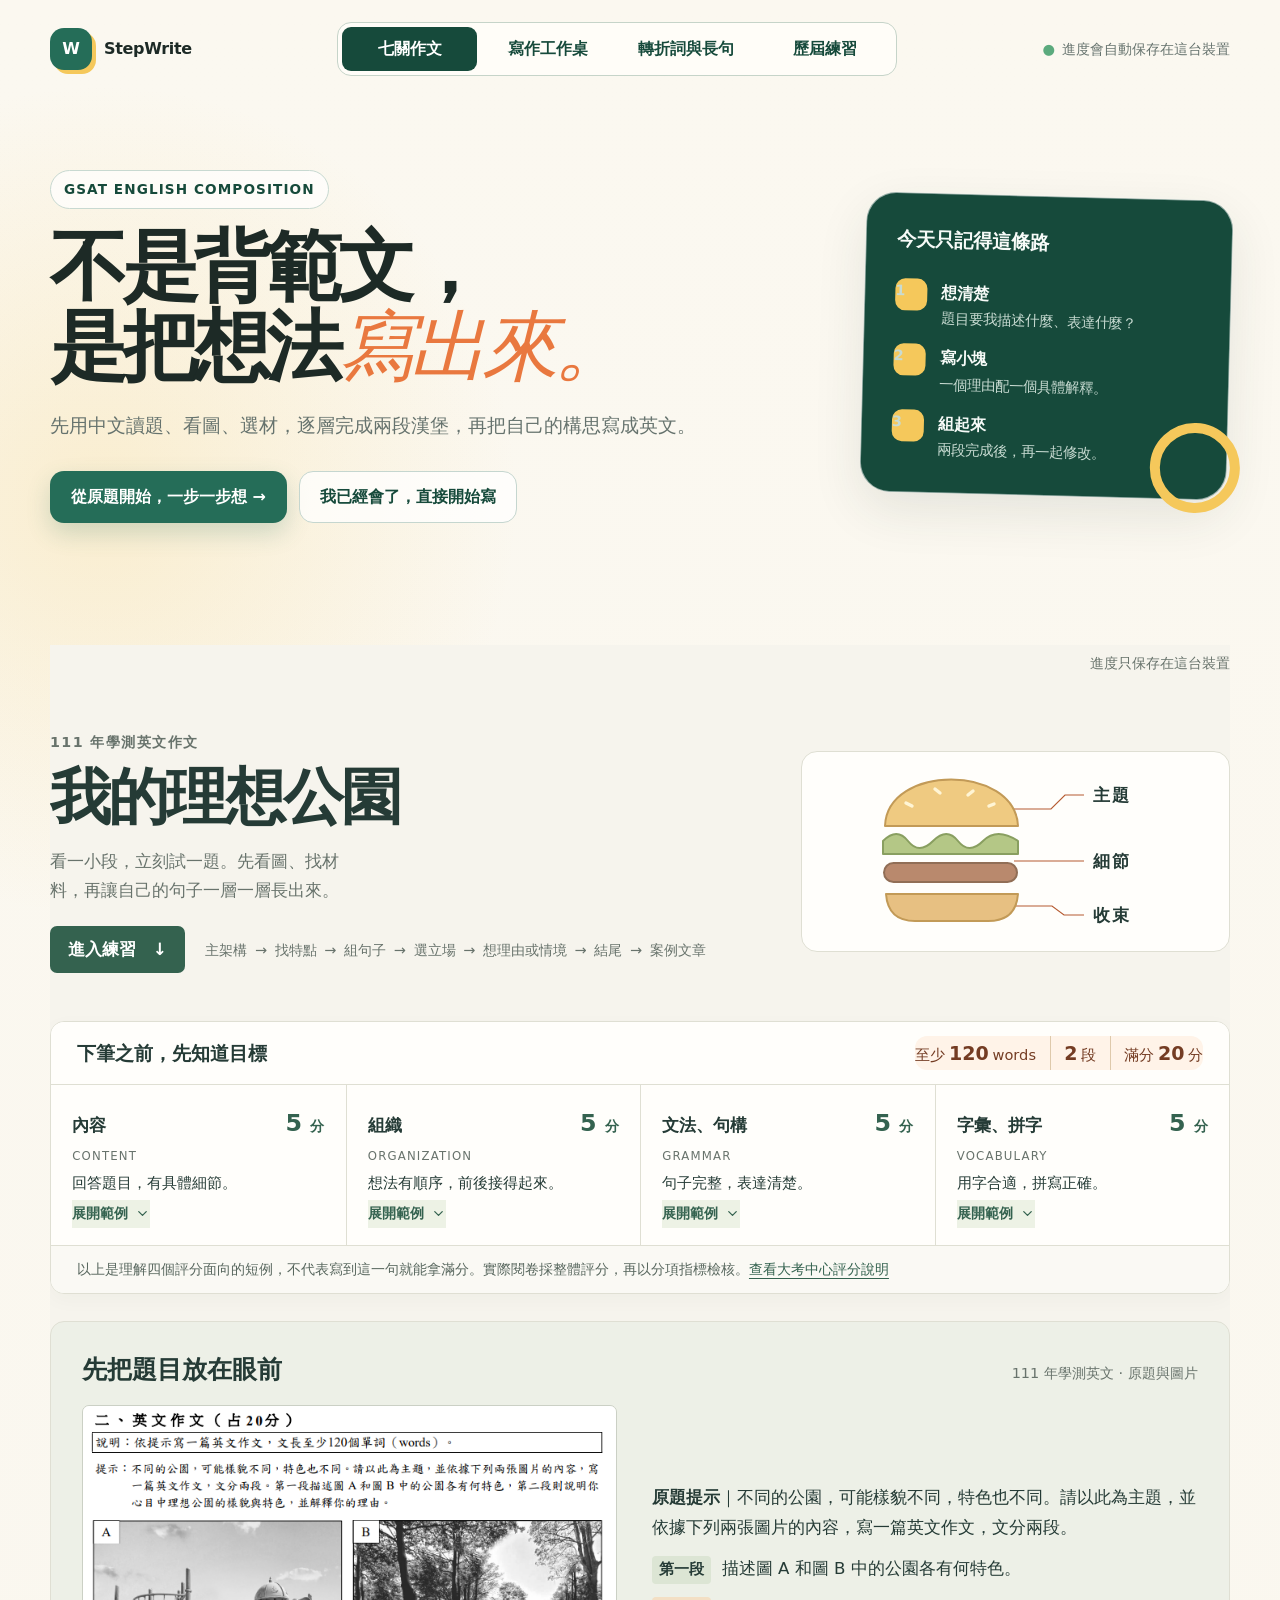
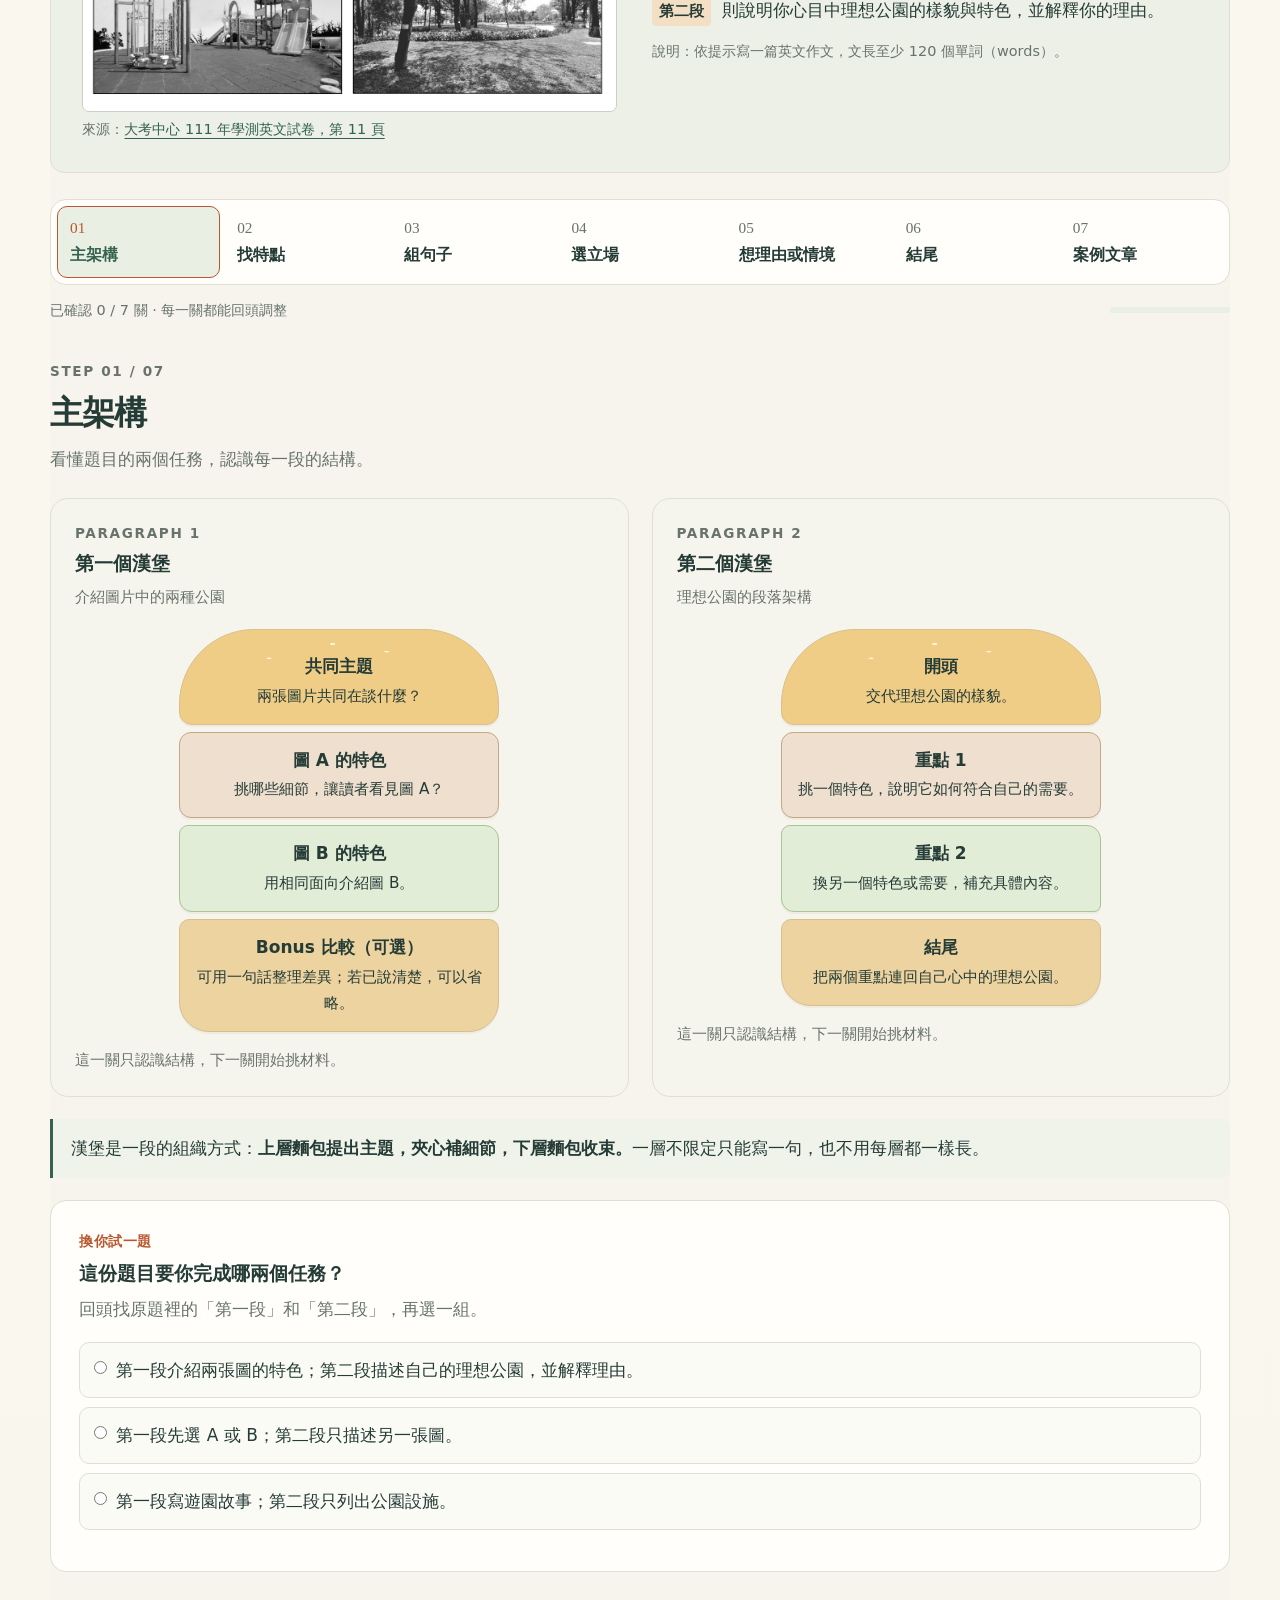
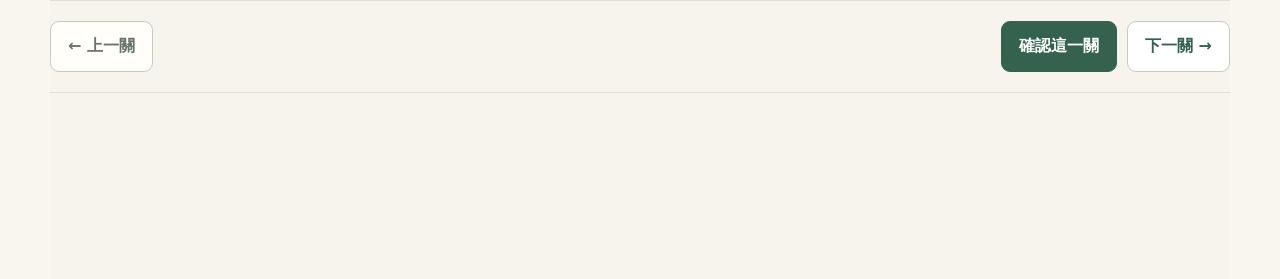
==== commit 7f8b976a: "整合七關漢堡作文教材並將首頁改為四個分頁" ====
--- a/index.html
+++ b/index.html
@@ -39,9 +39,11 @@
     a { color: inherit; }
     .shell { width: min(1180px, calc(100% - 32px)); margin: 0 auto; }
     .topbar {
-      display: flex;
+      display: grid;
+      grid-template-columns: auto minmax(0, 35rem) auto;
       justify-content: space-between;
       align-items: center;
+      gap: 12px clamp(12px, 3vw, 40px);
       padding: 22px 0;
     }
     .brand { display: flex; align-items: center; gap: 12px; font-weight: 900; letter-spacing: -.02em; }
@@ -55,7 +57,7 @@
       background: var(--green);
       box-shadow: 4px 4px 0 var(--yellow);
     }
-    .save-status { color: var(--muted); font-size: .9rem; }
+    .save-status { justify-self: end; color: var(--muted); font-size: .9rem; text-align: right; text-wrap: balance; }
     .save-status::before { content: "●"; color: #5baa7d; margin-right: 7px; }
     .hero {
       display: grid;
@@ -278,10 +280,42 @@
       transition: .2s ease;
     }
     .toast.show { opacity: 1; transform: translateY(0); }
-    .top-links { display: flex; gap: 8px; }
-    .top-links a { padding: 7px 10px; border-radius: 10px; color: var(--muted); text-decoration: none; font-size: .87rem; font-weight: 800; }
-    .top-links a:hover { color: var(--green-dark); background: var(--green-soft); }
+    .top-links {
+      display: grid;
+      grid-template-columns: repeat(4, minmax(0, 1fr));
+      gap: 3px;
+      padding: 4px;
+      border: 1px solid #c6d4c9;
+      border-radius: 14px;
+      background: var(--paper);
+    }
+    .top-links [role="tab"] {
+      display: grid;
+      place-items: center;
+      min-height: 44px;
+      padding: 6px 8px;
+      border: 0;
+      border-radius: 9px;
+      color: var(--green-dark);
+      background: transparent;
+      font-size: .97rem;
+      font-weight: 750;
+      line-height: 1.35;
+      text-align: center;
+      text-decoration: none;
+      text-wrap: balance;
+    }
+    .top-links [role="tab"]:hover { background: var(--green-soft); }
+    .top-links [role="tab"][aria-selected="true"] { color: var(--white); background: var(--green-dark); }
+    .top-links [role="tab"]:focus-visible { position: relative; outline: 3px solid var(--green); outline-offset: 2px; }
+    main > [role="tabpanel"] { scroll-margin-block-start: 12rem; }
+    main > [role="tabpanel"][hidden] { display: none; }
+    @media print {
+      main > #transitions[hidden] { display: block !important; }
+    }
     .learning { padding: 30px 0 88px; }
+    .park-lesson-frame { display: block; width: 100%; height: 85vh; border: 0; }
+    html:has(#learn:target) { scroll-behavior: auto; }
     .learning-shell { overflow: hidden; border: 1px solid var(--line); border-radius: 28px; background: var(--paper); box-shadow: var(--shadow); }
     .learning-head { display: grid; grid-template-columns: 1fr auto; gap: 20px; align-items: end; padding: clamp(26px, 5vw, 48px); border-bottom: 1px solid var(--line); background: linear-gradient(135deg, #fffdf8, #f1f7f3); }
     .learning-head h2 { max-width: 720px; margin-bottom: 8px; font-size: clamp(2rem, 4vw, 3.15rem); letter-spacing: -.045em; }
@@ -382,6 +416,7 @@
     .connector-example { margin-left: 3px; font-family: Georgia, "Times New Roman", serif; }
     .connector-rule .sentence-translation { margin-top: 6px; }
     .resource-section { padding: 80px 0; }
+    main > .resource-section[role="tabpanel"] { padding-top: clamp(24px, 4vw, 48px); }
     .resource-section.alt { background: rgba(255, 255, 255, .42); border-block: 1px solid rgba(221, 216, 205, .75); }
     .resource-head { display: flex; justify-content: space-between; gap: 22px; align-items: end; margin-bottom: 28px; }
     .resource-head .section-heading { margin-bottom: 0; }
@@ -420,6 +455,8 @@
     .challenge-badge { color: #79411f; background: var(--orange-soft); }
 
     @media (max-width: 900px) {
+      .topbar { grid-template-columns: auto minmax(0, 1fr); }
+      .top-links { grid-column: 1 / -1; grid-row: 2; }
       .hero, .reference-grid, .learning-head { grid-template-columns: 1fr; }
       .hero { padding-top: 45px; }
       .method-card { max-width: 520px; transform: none; }
@@ -448,7 +485,8 @@
       .step-actions { flex-direction: column-reverse; }
       .step-actions .btn { width: 100%; }
       .upgrade-table { display: block; overflow-x: auto; }
-      .top-links { display: none; }
+      .top-links { gap: 2px; padding: 3px; }
+      .top-links [role="tab"] { min-height: 46px; padding-inline: 3px; font-size: .9rem; }
       .lesson-tabs { grid-template-columns: repeat(6, minmax(130px, 1fr)); overflow-x: auto; padding: 0 12px; }
       .ladder-row { grid-template-columns: 1fr; gap: 4px; }
       .connector-stage { grid-template-columns: 1fr; gap: 5px; }
@@ -456,315 +494,48 @@
     }
   </style>
   <link rel="stylesheet" href="lesson-practice.css">
+  <link rel="stylesheet" href="transition-reference.css">
 </head>
 <body>
   <header class="shell topbar">
     <div class="brand"><span class="brand-mark">W</span><span>StepWrite</span></div>
-    <nav class="top-links" aria-label="主要內容">
-      <a href="#learn">先學架構</a>
-      <a href="#workshop">跟著寫</a>
-      <a href="#topics">歷屆練習</a>
+    <nav class="top-links" role="tablist" aria-label="作文練習分頁">
+      <a id="tab-learn" href="#learn" role="tab" aria-controls="learn" aria-selected="true">七關作文</a>
+      <a id="tab-workshop" href="#workshop" role="tab" aria-controls="workshop" aria-selected="false" tabindex="-1">寫作工作桌</a>
+      <a id="tab-transitions" href="#transitions" role="tab" aria-controls="transitions" aria-selected="false" tabindex="-1">轉折詞與長句</a>
+      <a id="tab-topics" href="#topics" role="tab" aria-controls="topics" aria-selected="false" tabindex="-1">歷屆練習</a>
     </nav>
     <div class="save-status" id="saveStatus" aria-live="polite">進度會自動保存在這台裝置</div>
   </header>
 
   <main>
-    <section class="shell hero">
-      <div>
-        <span class="eyebrow">GSAT ENGLISH COMPOSITION</span>
-        <h1>不是背範文，<br>是把想法<em>寫出來。</em></h1>
-        <p class="hero-copy">一次只完成一個小任務：先拆題、找素材，再把關鍵字變成句子。走完 6 步，你就會有一篇屬於自己的兩段式英文作文。</p>
-        <div class="hero-actions">
-          <a class="btn btn-primary" href="#learn">先看一篇怎麼長出來 →</a>
-          <button class="btn btn-secondary" data-start>我已經會了，直接開始寫</button>
+    <div role="tabpanel" id="learn" aria-labelledby="tab-learn" tabindex="0">
+      <section class="shell hero">
+        <div>
+          <span class="eyebrow">GSAT ENGLISH COMPOSITION</span>
+          <h1>不是背範文，<br>是把想法<em>寫出來。</em></h1>
+          <p class="hero-copy">先用中文讀題、看圖、選材，逐層完成兩段漢堡，再把自己的構思寫成英文。</p>
+          <div class="hero-actions">
+            <a class="btn btn-primary" href="#learn">從原題開始，一步一步想 →</a>
+            <button class="btn btn-secondary" data-start>我已經會了，直接開始寫</button>
+          </div>
         </div>
-      </div>
-      <aside class="method-card" aria-label="寫作流程摘要">
-        <h2>今天只記得這條路</h2>
-        <div class="method-flow">
-          <div class="method-row"><span class="method-number">1</span><div><strong>想清楚</strong><span>題目要我描述什麼、表達什麼？</span></div></div>
-          <div class="method-row"><span class="method-number">2</span><div><strong>寫小塊</strong><span>一個理由配一個具體解釋。</span></div></div>
-          <div class="method-row"><span class="method-number">3</span><div><strong>組起來</strong><span>兩段完成後，再一起修改。</span></div></div>
-        </div>
-      </aside>
-    </section>
-
-    <section class="shell learning" id="learn" aria-label="公園題的六步教學與練習">
-      <div class="learning-shell">
-        <div class="learning-head">
-          <div>
-            <span class="step-kicker">LEARN &amp; TRY · 111 年公園題</span>
-            <h2>看一小段，立刻試一題</h2>
-            <p>從一句理由，走到有細節的段落。全程用同一篇公園示範，做完小題再試自己的寫法。</p>
+        <aside class="method-card" aria-label="寫作流程摘要">
+          <h2>今天只記得這條路</h2>
+          <div class="method-flow">
+            <div class="method-row"><span class="method-number">1</span><div><strong>想清楚</strong><span>題目要我描述什麼、表達什麼？</span></div></div>
+            <div class="method-row"><span class="method-number">2</span><div><strong>寫小塊</strong><span>一個理由配一個具體解釋。</span></div></div>
+            <div class="method-row"><span class="method-number">3</span><div><strong>組起來</strong><span>兩段完成後，再一起修改。</span></div></div>
           </div>
-          <span class="level-note" id="lessonProgress" role="status" aria-live="polite">先完成 0 / 6 個小任務</span>
-        </div>
-
-        <div class="lesson-tabs" role="tablist" aria-label="公園題六步教學">
-          <button type="button" class="lesson-tab active" id="lesson-tab-0" role="tab" aria-selected="true" aria-controls="lesson-panel-0" tabindex="0" data-lesson="0">1. 拆題看架構</button>
-          <button type="button" class="lesson-tab" id="lesson-tab-1" role="tab" aria-selected="false" aria-controls="lesson-panel-1" tabindex="-1" data-lesson="1">2. 觀察找材料</button>
-          <button type="button" class="lesson-tab" id="lesson-tab-2" role="tab" aria-selected="false" aria-controls="lesson-panel-2" tabindex="-1" data-lesson="2">3. 句子有任務</button>
-          <button type="button" class="lesson-tab" id="lesson-tab-3" role="tab" aria-selected="false" aria-controls="lesson-panel-3" tabindex="-1" data-lesson="3">4. 理由說具體</button>
-          <button type="button" class="lesson-tab" id="lesson-tab-4" role="tab" aria-selected="false" aria-controls="lesson-panel-4" tabindex="-1" data-lesson="4">5. 選對連接</button>
-          <button type="button" class="lesson-tab" id="lesson-tab-5" role="tab" aria-selected="false" aria-controls="lesson-panel-5" tabindex="-1" data-lesson="5">6. 組段與檢查</button>
-        </div>
-
-        <section class="lesson-panel active" id="lesson-panel-0" data-lesson-panel="0" role="tabpanel" aria-labelledby="lesson-tab-0">
-          <h3>先分清楚：我看到什麼？我想要什麼？</h3>
-          <p class="lesson-intro">第一段描述兩張圖，第二段說明自己的理想公園及理由。這次示範以圖 B 的自然環境為基底；你也能加入圖 A 的設施，設計自己的公園。</p>
-          <div class="task-grid">
-            <div class="task-card"><strong>第一段｜描述圖片 A、B</strong>有哪些設施與景物？人們在做什麼？兩座公園的氣氛有何不同？</div>
-            <div class="task-card"><strong>第二段｜說明理想公園</strong>我希望有哪些特色？這些特色有什麼好處？用具體情境支持每個理由。</div>
-          </div>
-          <div class="split-title"><h3>點開漢堡，看看每一層怎麼寫</h3><span class="hint">點一層看公園題範例，再點一次收起。</span></div>
-          <p class="burger-guide">餅皮負責開頭與收尾，內餡放描述或理由。每一層可以是一句或多句；左右兩個漢堡可以分別打開。</p>
-          <div class="burger-grid">
-            <div class="burger">
-              <h4>第一段：把畫面寫清楚</h4>
-              <div class="burger-stack">
-                <details class="burger-piece" name="burger-paragraph-one">
-                  <summary class="burger-layer bun-top">總述主題<small>兩種不同類型的公園</small><span class="burger-toggle" aria-hidden="true">+</span></summary>
-                  <div class="burger-tip">
-                    <p class="burger-how"><strong>怎麼寫</strong>先用一句話交代兩張圖的共同主題：都是公園，但類型不同。細節留給下面兩層。</p>
-                    <div class="burger-sample"><span class="burger-sample-label">公園題示範</span><p lang="en">The pictures show two different types of parks.</p><p class="sentence-translation">兩張圖片呈現兩種不同類型的公園。</p></div>
-                  </div>
-                </details>
-                <details class="burger-piece" name="burger-paragraph-one">
-                  <summary class="burger-layer lettuce">圖 A 描述<small>遊樂設施、孩子玩耍、熱鬧</small><span class="burger-toggle" aria-hidden="true">+</span></summary>
-                  <div class="burger-tip">
-                    <p class="burger-how"><strong>怎麼寫</strong>按「有什麼 → 誰在做什麼 → 氣氛」描述。用溜滑梯、攀爬架和孩子玩耍，讓 lively 有畫面依據。</p>
-                    <div class="burger-sample"><span class="burger-sample-label">公園題示範</span><p lang="en">In Picture A, there is a colorful playground with slides and climbing frames. Children are playing there, and the park looks lively.</p><p class="sentence-translation">圖 A 中有一座色彩繽紛的遊樂場，裡面有溜滑梯和攀爬架。孩子們在那裡玩耍，公園看起來很熱鬧。</p></div>
-                  </div>
-                </details>
-                <details class="burger-piece" name="burger-paragraph-one">
-                  <summary class="burger-layer filling">圖 B 描述<small>樹木草地、散步休息、安靜</small><span class="burger-toggle" aria-hidden="true">+</span></summary>
-                  <div class="burger-tip">
-                    <p class="burger-how"><strong>怎麼寫</strong>用 In contrast 換到圖 B，再寫景物、活動與氣氛。和圖 A 比較同樣的面向，差異才清楚。</p>
-                    <div class="burger-sample"><span class="burger-sample-label">公園題示範</span><p lang="en">In contrast, Picture B shows tall trees and a large green lawn. People can walk or rest there, and the park looks quiet.</p><p class="sentence-translation">相較之下，圖 B 呈現高大的樹木和一大片綠色草地。人們可以在那裡散步或休息，公園看起來很安靜。</p></div>
-                  </div>
-                </details>
-                <details class="burger-piece" name="burger-paragraph-one">
-                  <summary class="burger-layer bun-bottom">核心差異 · 可選<small>前面已說清楚時，不必再重複一次</small><span class="burger-toggle" aria-hidden="true">+</span></summary>
-                  <div class="burger-tip">
-                    <p class="burger-how"><strong>怎麼寫</strong>需要收束時，挑一個最重要的差異。本篇前面已寫清楚 lively 和 quiet，所以完整範文省略這句；不用為了湊齊四層而重複。</p>
-                    <div class="burger-sample"><span class="burger-sample-label">可選寫法 · 公園題</span><p lang="en">Overall, Picture A shows a lively playground, while Picture B presents a quiet place to relax.</p><p class="sentence-translation">整體而言，圖 A 呈現熱鬧的遊樂場，而圖 B 呈現安靜的休憩場所。</p></div>
-                  </div>
-                </details>
-              </div>
-            </div>
-            <div class="burger">
-              <h4>第二段：讓讀者理解我的想法</h4>
-              <div class="burger-stack">
-                <details class="burger-piece" name="burger-paragraph-two">
-                  <summary class="burger-layer bun-top">理想公園的樣貌<small>以圖 B 為基底，有樹木與大草地</small><span class="burger-toggle" aria-hidden="true">+</span></summary>
-                  <div class="burger-tip">
-                    <p class="burger-how"><strong>怎麼寫</strong>直接說理想公園有哪些特色。這次以圖 B 為基底，先提出樹木和草地，再用下面兩層解釋它們如何符合自己的需要。</p>
-                    <div class="burger-sample"><span class="burger-sample-label">公園題示範</span><p lang="en">In my opinion, my ideal park would be like the one in Picture B, with tall trees and a large green lawn.</p><p class="sentence-translation">在我看來，我的理想公園會像圖 B，有高大的樹木和一大片綠色草地。</p></div>
-                  </div>
-                </details>
-                <details class="burger-piece" name="burger-paragraph-two">
-                  <summary class="burger-layer lettuce">理由一 ＋ 具體情境<small>個人放鬆 → 放學後在樹下散步、聽鳥鳴</small><span class="burger-toggle" aria-hidden="true">+</span></summary>
-                  <div class="burger-tip">
-                    <p class="burger-how"><strong>怎麼寫</strong>先說「能幫助我放鬆」，再補時間、活動與好處：放學後散步、聽鳥鳴，讓自己暫時放下功課。</p>
-                    <div class="burger-sample"><span class="burger-sample-label">公園題示範 · 理由 → 情境 → 好處</span><p lang="en">First, it helps me relax after a busy school day. For example, I can walk under the trees and listen to birds. This helps me stop thinking about schoolwork for a while.</p><p class="sentence-translation">首先，它能幫助我在忙碌的上課日之後放鬆。例如，我可以在樹下散步、聽鳥鳴。這讓我能暫時不去想學校的功課。</p></div>
-                  </div>
-                </details>
-                <details class="burger-piece" name="burger-paragraph-two">
-                  <summary class="burger-layer filling">理由二 ＋ 具體情境<small>家人相處 → 週末在草地野餐、聊天</small><span class="burger-toggle" aria-hidden="true">+</span></summary>
-                  <div class="burger-tip">
-                    <p class="burger-how"><strong>怎麼寫</strong>換一個角度支持想法：從「個人放鬆」轉到「家人相處」。補上週末野餐、聊天，以及傾聽彼此的好處。</p>
-                    <div class="burger-sample"><span class="burger-sample-label">公園題示範 · 理由 → 情境 → 好處</span><p lang="en">Second, the lawn gives my family a place to spend time together. On weekends, we can have a picnic on the grass and talk about our week. This gives us time to listen to each other.</p><p class="sentence-translation">其次，草地提供了讓家人相處的空間。週末時，我們可以在草地野餐，聊聊這一週的生活。這讓我們有時間傾聽彼此。</p></div>
-                  </div>
-                </details>
-                <details class="burger-piece" name="burger-paragraph-two">
-                  <summary class="burger-layer bun-bottom">回扣想法<small>這些特色如何符合我的需要</small><span class="burger-toggle" aria-hidden="true">+</span></summary>
-                  <div class="burger-tip">
-                    <p class="burger-how"><strong>怎麼寫</strong>用一句話回扣前面的兩個理由：放鬆和家人相處。把它們連回理想公園，結尾不再加入新的理由。</p>
-                    <div class="burger-sample"><span class="burger-sample-label">公園題示範</span><p lang="en">To sum up, my ideal park would offer space to relax and enjoy time with my family.</p><p class="sentence-translation">總結來說，我的理想公園會提供讓我放鬆、享受家人相處時光的空間。</p></div>
-                  </div>
-                </details>
-              </div>
-            </div>
-          </div>
-          <div class="micro-practice" data-practice="task">
-            <h4>換你判斷｜哪一句適合放在第二段？</h4>
-            <button type="button" class="practice-choice" data-choice="a" aria-pressed="false" data-feedback="這句描述圖 A 看得到的設施，適合第一段。第二段要寫你想要的公園及理由。">A. Picture A has slides and climbing frames.</button>
-            <button type="button" class="practice-choice" data-choice="b" data-correct="true" aria-pressed="false" data-feedback="這句提出自己的需要，並用 because 說明理由，適合第二段。下一步還可以補上：你和家人會在草地做什麼？">B. I want a large lawn because it gives my family a place to spend time together.</button>
-            <button type="button" class="practice-choice" data-choice="c" aria-pressed="false" data-feedback="這句是在描述圖 B 的景物，適合第一段。請找出談到自己的理想與需要的句子。">C. There are tall trees in Picture B.</button>
-            <p class="practice-feedback" role="status" aria-live="polite" hidden></p>
-          </div>
-          <div class="step-actions"><span class="hint">可以自由切換步驟，也可以再試一次。</span><button type="button" class="btn btn-primary" data-lesson-go="1">下一步：找材料 →</button></div>
-        </section>
-
-        <section class="lesson-panel" id="lesson-panel-1" data-lesson-panel="1" role="tabpanel" aria-labelledby="lesson-tab-1">
-          <h3>先找看得到的細節，再整理氣氛</h3>
-          <p class="lesson-intro">不用立刻寫長句。先用「物品／景物 → 人的動作 → 氣氛」整理材料，氣氛要有前面的觀察支持。</p>
-          <div class="idea-grid">
-            <article class="idea-card">
-              <span class="role">圖 A｜遊樂設施與活動</span>
-              <h4>a colorful playground</h4>
-              <p>slides and climbing frames → children playing → lively</p>
-              <small class="sentence-translation">色彩繽紛的遊樂場：溜滑梯和攀爬架 → 孩子玩耍 → 熱鬧</small>
-            </article>
-            <article class="idea-card">
-              <span class="role">圖 B｜自然景物與休息</span>
-              <h4>tall trees and a large green lawn</h4>
-              <p>people walking or resting → quiet</p>
-              <small class="sentence-translation">高大的樹木和一大片綠色草地：人們散步或休息 → 安靜</small>
-            </article>
-          </div>
-          <div class="sentence-ladder">
-            <div class="ladder-row"><strong>共同主題</strong><div class="sentence-pair"><p>The pictures show two different types of parks.</p><small class="sentence-translation">兩張圖片呈現兩種不同類型的公園。</small></div></div>
-            <div class="ladder-row"><strong>材料變句子</strong><div class="sentence-pair"><p>In Picture A, there is a colorful playground with slides and climbing frames.</p><small class="sentence-translation">圖 A 中有一座色彩繽紛的遊樂場，裡面有溜滑梯和攀爬架。</small></div></div>
-          </div>
-          <div class="micro-practice" data-practice="observe">
-            <h4>換你挑材料｜哪一組最適合用來描述圖 B？</h4>
-            <button type="button" class="practice-choice" data-choice="a" data-correct="true" aria-pressed="false" data-feedback="這組同時有景物、動作與氣氛，可以發展成清楚的描述。先寫 trees / lawn，再寫人們 walking / resting，讀者就能理解 quiet 的依據。">A. tall trees · a large green lawn · people walking or resting · quiet</button>
-            <button type="button" class="practice-choice" data-choice="b" aria-pressed="false" data-feedback="beautiful、nice、wonderful 都是籠統評價，還看不出公園長什麼樣。補上樹木、草地或人的動作，畫面才會具體。">B. beautiful · nice · wonderful</button>
-            <button type="button" class="practice-choice" data-choice="c" aria-pressed="false" data-feedback="這組是想像自己未來會做的事，能用在第二段的理由與例子；第一段先整理圖片中的景物與活動。">C. my family · our weekend picnic · a good place for us</button>
-            <p class="practice-feedback" role="status" aria-live="polite" hidden></p>
-          </div>
-          <div class="step-actions"><button type="button" class="btn btn-secondary" data-lesson-go="0">← 回上一步</button><button type="button" class="btn btn-primary" data-lesson-go="2">下一步：句子的任務 →</button></div>
-        </section>
-
-        <section class="lesson-panel" id="lesson-panel-2" data-lesson-panel="2" role="tabpanel" aria-labelledby="lesson-tab-2">
-          <h3>理由回答「為什麼」，例子回答「實際會怎樣」</h3>
-          <p class="lesson-intro">先看懂每句的工作。下面兩組都從理由出發，再用同一主題的情境把理由說清楚。</p>
-          <div class="sentence-ladder">
-            <div class="ladder-row"><strong>立場與樣貌</strong><div class="sentence-pair"><p>My ideal park would be like the one in Picture B, with tall trees and a large green lawn.</p><small class="sentence-translation">我的理想公園會像圖 B，有高大的樹木和一大片綠色草地。</small></div></div>
-            <div class="ladder-row"><strong>理由一</strong><div class="sentence-pair"><p>First, it helps me relax after a busy school day.</p><small class="sentence-translation">首先，它能幫助我在忙碌的上課日之後放鬆。</small></div></div>
-            <div class="ladder-row"><strong>情境與好處</strong><div class="sentence-pair"><p>I can walk under the trees and listen to birds. This helps me stop thinking about schoolwork for a while.</p><small class="sentence-translation">我可以在樹下散步、聽鳥鳴，暫時不去想學校的功課。</small></div></div>
-            <div class="ladder-row"><strong>理由二</strong><div class="sentence-pair"><p>Second, the lawn gives my family a place to spend time together.</p><small class="sentence-translation">其次，草地提供了讓家人相處的空間。</small></div></div>
-            <div class="ladder-row"><strong>情境與好處</strong><div class="sentence-pair"><p>On weekends, we can have a picnic on the grass and talk about our week. This gives us time to listen to each other.</p><small class="sentence-translation">週末時，我們可以在草地野餐，聊聊這一週的生活，留出傾聽彼此的時間。</small></div></div>
-          </div>
-          <div class="micro-practice" data-practice="role">
-            <h4>換你貼標籤｜「On weekends, we can have a picnic on the grass and talk about our week.」的工作是什麼？</h4>
-            <button type="button" class="practice-choice" data-choice="a" aria-pressed="false" data-feedback="這句沒有總述兩張圖，而是在想像自己和家人的活動。請看它如何支持前面的 family time。">A. 總述兩張圖片的主題</button>
-            <button type="button" class="practice-choice" data-choice="b" aria-pressed="false" data-feedback="這裡的野餐與聊天都在說明家人如何相處，仍然支持理由二，沒有提出新的第三個理由。">B. 提出一個全新的理由</button>
-            <button type="button" class="practice-choice" data-choice="c" data-correct="true" aria-pressed="false" data-feedback="這句補上何時（週末）、在哪裡（草地）和做什麼（野餐、聊天），把「家人相處」變成讀者能想像的情境。">C. 用具體情境支持「家人相處」這個理由</button>
-            <p class="practice-feedback" role="status" aria-live="polite" hidden></p>
-          </div>
-          <div class="step-actions"><button type="button" class="btn btn-secondary" data-lesson-go="1">← 回上一步</button><button type="button" class="btn btn-primary" data-lesson-go="3">下一步：自己擴寫 →</button></div>
-        </section>
-
-        <section class="lesson-panel" id="lesson-panel-3" data-lesson-panel="3" role="tabpanel" aria-labelledby="lesson-tab-3">
-          <h3>把「可以放鬆」寫成看得見的情境</h3>
-          <p class="lesson-intro">理由是 <strong>it helps me relax after a busy school day</strong>。接著問自己三個問題；不用把一句話寫得很長，兩個簡單句也能說清楚。</p>
-          <div class="idea-grid">
-            <article class="idea-card"><span class="role">先想內容</span><p><strong>何時？</strong>忙碌的上課日之後<br><strong>做什麼？</strong>在樹下散步、聽鳥鳴<br><strong>有什麼好處？</strong>暫時不去想功課</p></article>
-            <article class="idea-card"><span class="role">再變成英文</span><p>I can walk under the trees and listen to birds. This helps me stop thinking about schoolwork for a while.</p><small class="sentence-translation">我可以在樹下散步、聽鳥鳴。這讓我能暫時不去想功課。時間已在前面的理由句交代，這裡不用再說一次。</small></article>
-          </div>
-          <div class="micro-practice" data-practice="expand">
-            <h4>先辨認｜哪一句最能把「放鬆」說具體？</h4>
-            <button type="button" class="practice-choice" data-choice="a" aria-pressed="false" data-feedback="very relaxing 仍然只是換個方式重複「放鬆」。請再補上你會做的活動，讓讀者看到放鬆是怎麼發生的。">A. The park is very relaxing and really nice.</button>
-            <button type="button" class="practice-choice" data-choice="b" data-correct="true" aria-pressed="false" data-feedback="這句提供了時間與具體活動，能支持放鬆的理由。接著要自己寫：你會做什麼，以及這件事如何讓你暫時放下壓力。">B. After a busy school day, I can walk under the trees and listen to birds.</button>
-            <button type="button" class="practice-choice" data-choice="c" aria-pressed="false" data-feedback="這句談的是城市裡有多少公園，沒有解釋這座公園為什麼讓你放鬆。試著把焦點拉回你的活動與感受。">C. There are many different parks in our city.</button>
-            <p class="practice-feedback" role="status" aria-live="polite" hidden></p>
-          </div>
-          <div class="expansion-workbench">
-            <h4>再自己寫｜把示範換成你的生活</h4>
-            <p class="hint">先用中文或英文記下想法，再寫 1–2 句英文。前面若已交代時間，就把篇幅留給活動與好處。</p>
-            <div class="expansion-fields">
-              <div><label for="expWhen">何時需要放鬆？</label><input id="expWhen" type="text" placeholder="例如：考試後／after an exam"></div>
-              <div><label for="expAction">你會做什麼？</label><input id="expAction" type="text" placeholder="例如：坐在樹下聽鳥鳴"></div>
-              <div><label for="expResult">這能帶來什麼好處？</label><input id="expResult" type="text" placeholder="例如：暫時不去想成績"></div>
-            </div>
-            <label for="expEnglish">我的英文情境與好處</label>
-            <textarea id="expEnglish" rows="4" placeholder="用簡單英文寫出你會做的事，以及它如何幫助你放鬆。"></textarea>
-            <details class="answer-reveal"><summary>卡住時，看看句型提示</summary><div><p>After ..., I can ... . This helps me ... .</p><p class="hint">After 後面放時間或事件；can 後面放原形動詞；helps me 後面說明好處。這是起步提示，請用自己的內容完成。</p></div></details>
-            <div class="step-actions"><button type="button" class="btn btn-secondary" id="reviewExpansion">檢查我的擴寫</button><span class="hint">先檢查內容是否完整，再自己核對關聯。</span></div>
-            <p id="expansionFeedback" role="status" aria-live="polite"></p>
-            <div id="expansionPreview" hidden>
-              <p id="expansionPreviewText"></p>
-              <p><strong>請自己核對：這個情境如何支持放鬆？</strong></p>
-              <label for="expansionReviewed"><input id="expansionReviewed" type="checkbox"> 我能說明這個情境如何支持理由，且沒有只重複 relaxing。</label>
-            </div>
-            <button type="button" class="btn btn-primary" id="useExpansion">帶到公園題的例子一</button>
-            <p id="transferFeedback" role="status" aria-live="polite"></p>
-          </div>
-          <div class="step-actions"><button type="button" class="btn btn-secondary" data-lesson-go="2">← 回上一步</button><button type="button" class="btn btn-primary" data-lesson-go="4">下一步：連起句子 →</button></div>
-        </section>
-
-        <section class="lesson-panel" id="lesson-panel-4" data-lesson-panel="4" role="tabpanel" aria-labelledby="lesson-tab-4">
-          <h3>先判斷關係，再放一個合適的連接詞</h3>
-          <p class="lesson-intro">連接詞幫讀者跟上你的想法。這一輪先用三種：對比、舉例、結果；已有清楚關係的句子，不必每句都加。</p>
-          <div class="sentence-ladder">
-            <div class="ladder-row"><strong>對比</strong><div class="sentence-pair"><p>Picture A is lively. <strong>In contrast,</strong> Picture B is quiet.</p><small class="sentence-translation">圖 A 很熱鬧。相較之下，圖 B 很安靜。兩句比較不同氣氛。</small></div></div>
-            <div class="ladder-row"><strong>舉例</strong><div class="sentence-pair"><p>The park helps me relax. <strong>For example,</strong> I can walk under the trees and listen to birds.</p><small class="sentence-translation">公園幫助我放鬆。例如，我可以在樹下散步、聽鳥鳴。後句讓前面的理由更具體。</small></div></div>
-            <div class="ladder-row"><strong>結果</strong><div class="sentence-pair"><p>We can have a picnic and talk about our week, <strong>so</strong> we have time to listen to each other.</p><small class="sentence-translation">我們可以野餐、聊聊這一週，因此有時間傾聽彼此。後半句說明活動帶來的好處。</small></div></div>
-          </div>
-          <p class="sentence-note">句首的 In contrast 和 For example 後面加逗號；這裡的 so 用逗號接在前一句之後。First、Second 可用來安排兩個理由。</p>
-          <div class="micro-practice" data-practice="connect">
-            <h4>換你連接｜「The park helps me relax. ___, I can walk under the trees and listen to birds.」</h4>
-            <button type="button" class="practice-choice" data-choice="a" aria-pressed="false" data-feedback="In contrast 用來比較不同或相反的情況。散步、聽鳥鳴沒有反駁放鬆，而是在說明如何放鬆。">A. In contrast（對比）</button>
-            <button type="button" class="practice-choice" data-choice="b" data-correct="true" aria-pressed="false" data-feedback="後句提出能讓人放鬆的具體活動，所以是舉例，用 For example。先有理由和相關情境，連接詞才有作用。">B. For example（舉例）</button>
-            <button type="button" class="practice-choice" data-choice="c" aria-pressed="false" data-feedback="In conclusion 通常用來收束前面的重點。這裡正在加入新的活動細節，還沒有要總結。">C. In conclusion（總結）</button>
-            <p class="practice-feedback" role="status" aria-live="polite" hidden></p>
-          </div>
-          <div class="step-actions"><button type="button" class="btn btn-secondary" data-lesson-go="3">← 回上一步</button><button type="button" class="btn btn-primary" data-lesson-go="5">下一步：組段與檢查 →</button></div>
-        </section>
-
-        <section class="lesson-panel" id="lesson-panel-5" data-lesson-panel="5" role="tabpanel" aria-labelledby="lesson-tab-5">
-          <h3>檢查每一句有沒有幫忙</h3>
-          <p class="lesson-intro">先找出兩個理由，再找出各自的情境。若只有 nice、good、relaxing，就補活動與好處；若意思已經完整，就刪掉重複句。</p>
-          <div class="micro-practice" data-practice="revise">
-            <h4>換你修改｜理由是「The lawn gives my family a place to spend time together.」，接哪一句最有幫助？</h4>
-            <button type="button" class="practice-choice" data-choice="a" aria-pressed="false" data-feedback="這句仍只說「適合家人」，與前句意思重複。補上家人實際會做的活動，支持會更充分。">A. It is a good place for my family, and my family likes this good place.</button>
-            <button type="button" class="practice-choice" data-choice="b" aria-pressed="false" data-feedback="新的城市建設話題無法支持家人相處。這裡先完成目前的理由，不要突然換主題。">B. Our city should also build more shopping centers.</button>
-            <button type="button" class="practice-choice" data-choice="c" data-correct="true" aria-pressed="false" data-feedback="這句用週末野餐、聊天說明家人如何相處，也補出傾聽彼此的好處。它新增有效內容，能取代空泛的重複句。">C. On weekends, we can have a picnic on the grass and talk about our week. This gives us time to listen to each other.</button>
-            <p class="practice-feedback" role="status" aria-live="polite" hidden></p>
-          </div>
-          <details class="answer-reveal">
-            <summary>打開基礎版｜找出兩組「理由 → 情境 → 好處」</summary>
-            <div>
-              <div class="answer-key" aria-label="句子功能顏色圖例"><span class="answer-key-item key-top">總述／立場</span><span class="answer-key-item key-first">圖 A 描述／理由一</span><span class="answer-key-item key-second">圖 B 描述／理由二</span><span class="answer-key-item key-bottom">回扣想法</span></div>
-              <p class="hint">以下是完整的兩段文章。顏色色塊用來標示功能，正式寫作時把同一段的句子接在一起即可。第一段已描述差異，不另外加重複的收尾。</p>
-              <div class="model-block annotated-model">
-                <h4>第一段｜描述兩張圖片</h4>
-                <p class="answer-paragraph">
-                  <span class="answer-part part-top"><span class="answer-label">總述</span>The pictures show two different types of parks.<small class="sentence-translation">兩張圖片呈現兩種不同類型的公園。</small></span>
-                  <span class="answer-part part-first"><span class="answer-label">圖 A 描述</span>In Picture A, there is a colorful playground with slides and climbing frames. Children are playing there, and the park looks lively.<small class="sentence-translation">圖 A 中有一座色彩繽紛的遊樂場，裡面有溜滑梯和攀爬架。孩子們在那裡玩耍，公園看起來很熱鬧。</small></span>
-                  <span class="answer-part part-second"><span class="answer-label">圖 B 描述與對比</span>In contrast, Picture B shows tall trees and a large green lawn. People can walk or rest there, and the park looks quiet.<small class="sentence-translation">相較之下，圖 B 呈現高大的樹木和一大片綠色草地。人們可以在那裡散步或休息，公園看起來很安靜。</small></span>
-                </p>
-                <h4>第二段｜理想公園與兩組支持</h4>
-                <p class="answer-paragraph">
-                  <span class="answer-part part-top"><span class="answer-label">立場與樣貌</span>In my opinion, my ideal park would be like the one in Picture B, with tall trees and a large green lawn.<small class="sentence-translation">在我看來，我的理想公園會像圖 B，有高大的樹木和一大片綠色草地。</small></span>
-                  <span class="answer-part part-first"><span class="answer-label">理由一 → 情境 → 好處</span>First, it helps me relax after a busy school day. For example, I can walk under the trees and listen to birds. This helps me stop thinking about schoolwork for a while.<small class="sentence-translation">首先，它能幫助我在忙碌的上課日之後放鬆。例如，我可以在樹下散步、聽鳥鳴。這讓我能暫時不去想學校的功課。</small></span>
-                  <span class="answer-part part-second"><span class="answer-label">理由二 → 情境 → 好處</span>Second, the lawn gives my family a place to spend time together. On weekends, we can have a picnic on the grass and talk about our week. This gives us time to listen to each other.<small class="sentence-translation">其次，草地提供了讓家人相處的空間。週末時，我們可以在草地野餐，聊聊這一週的生活。這讓我們有時間傾聽彼此。</small></span>
-                  <span class="answer-part part-bottom"><span class="answer-label">回扣想法</span>To sum up, my ideal park would offer space to relax and enjoy time with my family.<small class="sentence-translation">總結來說，我的理想公園會提供讓我放鬆、享受家人相處時光的空間。</small></span>
-                </p>
-              </div>
-            </div>
-          </details>
-          <details class="answer-reveal">
-            <summary>再看進階改寫｜保留細節，讓關係更清楚</summary>
-            <div>
-              <p class="hint">同樣是圖 B、放學後散步聽鳥鳴、週末野餐聊天。這次改的是句子關係與重複用字，具體內容仍然保留。</p>
-              <div class="model-block annotated-model advanced-model">
-                <section class="advanced-paragraph" aria-labelledby="advancedP1Title">
-                  <h4 class="advanced-paragraph-title" id="advancedP1Title"><span>第一段</span>描述兩張圖片</h4>
-                  <div class="answer-part part-top"><span class="answer-label">總述</span><p class="advanced-english">The pictures show two different types of parks.</p><small class="sentence-translation">兩張圖片呈現兩種不同類型的公園。</small><small class="function-note">保留：這句已清楚完成任務，不必為了進階而換難字。</small></div>
-                  <div class="answer-part part-first"><span class="answer-label">圖 A 描述</span><p class="advanced-english">In Picture A, children play on slides and climbing frames in a colorful playground, creating a lively atmosphere.</p><small class="sentence-translation">圖 A 中，孩子們在色彩繽紛的遊樂場裡玩溜滑梯和攀爬架，營造出熱鬧的氣氛。</small><small class="function-note">改好之處：把人物動作接到氣氛，讓 lively 有具體依據。</small></div>
-                  <div class="answer-part part-second"><span class="answer-label">圖 B 描述與對比</span><p class="advanced-english">In contrast, Picture B shows a quiet park with tall trees and a large green lawn where people can walk or rest.</p><small class="sentence-translation">相較之下，圖 B 呈現一座安靜的公園，有高大的樹木及一大片可讓人散步或休息的綠色草地。</small><small class="function-note">改好之處：合併相關描述，減少 there 與 the park 的重複。</small></div>
-                </section>
-                <section class="advanced-paragraph" aria-labelledby="advancedP2Title">
-                  <h4 class="advanced-paragraph-title" id="advancedP2Title"><span>第二段</span>理想公園與兩組支持</h4>
-                  <div class="answer-part part-top"><span class="answer-label">立場與樣貌</span><p class="advanced-english">My ideal park would resemble the one in Picture B, with tall trees and a large green lawn.</p><small class="sentence-translation">我的理想公園會像圖 B，有高大的樹木和一大片綠色草地。</small><small class="function-note">改好之處：用 resemble 精確表達「與……相似」，仍保留公園的具體特色。</small></div>
-                  <div class="answer-part part-first"><span class="answer-label">理由一 → 情境 → 好處</span><p class="advanced-english">First, this natural setting would help me relax after a busy school day. Walking under the trees and listening to birds would take my mind off schoolwork for a while.</p><small class="sentence-translation">首先，這樣的自然環境能幫助我在忙碌的上課日之後放鬆。在樹下散步、聽鳥鳴，能讓我的注意力暫時離開功課。</small><small class="function-note">改好之處：活動直接接到效果，因果更清楚；散步與鳥鳴的細節沒有刪掉。</small></div>
-                  <div class="answer-part part-second"><span class="answer-label">理由二 → 情境 → 好處</span><p class="advanced-english">Second, the lawn would give my family a place to spend time together. On weekends, we could have a picnic on the grass and talk about our week, giving us time to listen to each other.</p><small class="sentence-translation">其次，草地能提供讓家人相處的空間。週末時，我們可以在草地野餐、聊聊這一週的生活，留出傾聽彼此的時間。</small><small class="function-note">改好之處：把活動和好處接起來，減少 This gives 的重複，仍保留週末野餐與聊天。</small></div>
-                  <div class="answer-part part-bottom"><span class="answer-label">回扣想法</span><p class="advanced-english">With space for both relaxation and family time, this park would meet my needs.</p><small class="sentence-translation">有了能夠放鬆及與家人相處的空間，這座公園就能符合我的需要。</small><small class="function-note">改好之處：回扣兩個已說明的理由，不在結尾加入新主題。</small></div>
-                </section>
-              </div>
-            </div>
-          </details>
-          <p class="sentence-note"><strong>寫自己的版本前：</strong>說出理由一後面是哪個情境，再說出理由二後面是哪個情境。能說明兩者如何相關，就準備好開始了。</p>
-          <div class="step-actions"><button type="button" class="btn btn-secondary" data-lesson-go="4">← 回上一步</button><button type="button" class="btn btn-primary" data-start>換我寫自己的公園 →</button></div>
-        </section>
-      </div>
-    </section>
-
-
-    <section class="shell workspace" id="workshop">
+        </aside>
+      </section>
+
+      <section class="shell learning" tabindex="-1" aria-label="111 年學測公園題七關作文練習">
+        <iframe class="park-lesson-frame" src="burger-lab.html#embedded" title="111 年學測公園題七關作文練習"></iframe>
+      </section>
+    </div>
+
+    <section class="shell workspace" id="workshop" role="tabpanel" aria-labelledby="tab-workshop" tabindex="0">
       <div class="section-heading">
         <h2>你的寫作工作桌</h2>
         <p>不必一次想完整篇。每一格只放一個想法，我們會在最後幫你把句子組成草稿。</p>
@@ -820,31 +591,31 @@
           <section class="step-panel" data-panel="1">
             <span class="step-kicker">STEP 02 · COLLECT</span>
             <h2>先存內容，再處理英文</h2>
-            <p class="lead">先挑出具體細節，再依每格提示填寫：人物／物品用名詞片語；動作、理由與例子寫成有主詞和動詞的短句。</p>
-            <div class="coach-note"><span>🔎</span><div><strong>一句只做一件事：</strong>「有什麼」可以填 tall trees；「誰做什麼」請填 People walk under the trees.。基本句會先保留簡單短句，之後再練習連接。</div></div>
+            <p class="lead">參照自己的中文構思，將選好的材料逐項轉成英文：物品可先用名詞片語，補充細節、用途、理由與例子則寫成完整句。</p>
+            <div class="coach-note"><span>🔎</span><div><strong>觀察與推想分開：</strong>描述圖中看得見的內容；如果寫的是可能用途，用 can 或 could 表達。看不清楚的人物活動與時間，可以不寫。</div></div>
             <div class="form-grid">
               <div class="material-card a">
                 <h3 id="materialATitle">Picture A／第一個情境</h3>
                 <span class="hint" id="materialAHint">至少記下 2 個看得見的細節。</span>
                 <div class="material-list">
-                  <input id="a1" class="persist required-1" aria-label="圖片 A 細節一：名詞片語" placeholder="物品片語：colorful playground equipment">
-                  <input id="a2" class="persist required-1" aria-label="圖片 A 動作：完整句" placeholder="完整句：Children play on the slides.">
-                  <input id="a3" class="persist" aria-label="圖片 A 氣氛：形容詞片語，可略過" placeholder="氣氛形容詞（可略過）：lively and cheerful">
+                  <input id="a1" class="persist required-1" aria-label="圖片 A 可見細節：名詞片語" placeholder="我選出的可見設施或景物">
+                  <input id="a2" class="persist required-1" aria-label="圖片 A 補充細節或可能用途：完整句" placeholder="補充細節，或用 can 表達可能用途">
+                  <input id="a3" class="persist" aria-label="圖片 A 其他有依據的觀察，可略過" placeholder="其他有依據的觀察（可略過）">
                 </div>
               </div>
               <div class="material-card b">
                 <h3 id="materialBTitle">Picture B／第二個情境</h3>
                 <span class="hint" id="materialBHint">找出能和 A 形成比較的細節。</span>
                 <div class="material-list">
-                  <input id="b1" class="persist required-1" aria-label="圖片 B 細節一：名詞片語" placeholder="物品片語：tall trees and a large green lawn">
-                  <input id="b2" class="persist required-1" aria-label="圖片 B 動作：完整句" placeholder="完整句：People walk or rest on the grass.">
-                  <input id="b3" class="persist" aria-label="圖片 B 氣氛：形容詞片語，可略過" placeholder="氣氛形容詞（可略過）：quiet and peaceful">
+                  <input id="b1" class="persist required-1" aria-label="圖片 B 可見細節：名詞片語" placeholder="我選出的可見設施或景物">
+                  <input id="b2" class="persist required-1" aria-label="圖片 B 補充細節或可能用途：完整句" placeholder="補充細節，或用 can 表達可能用途">
+                  <input id="b3" class="persist" aria-label="圖片 B 其他有依據的觀察，可略過" placeholder="其他有依據的觀察（可略過）">
                 </div>
               </div>
               <div class="field full">
                 <label for="contrast" id="contrastLabel">兩者最重要的差異（可略過）</label>
                 <span class="hint" id="contrastHint">如果前面已經說清楚差異，這格可以留白；需要收束時，再補一句完整句。</span>
-                <input id="contrast" class="persist" placeholder="完整句：The first park is lively, while the second is peaceful.">
+                <input id="contrast" class="persist" placeholder="用相同面向收束兩圖差異，前面已清楚時可略過">
               </div>
             </div>
             <div class="split-title"><h3>第二段的觀點素材</h3><button class="btn btn-secondary btn-small" id="loadTopicMaterials">卡住時，帶入這題的素材示範</button></div>
@@ -868,7 +639,7 @@
               <div class="sentence-card"><span class="sentence-tag">1</span><div><h3>總述主題</h3><span class="sentence-help">先告訴讀者兩張圖共同在談什麼，不要急著寫細節。</span><textarea id="p1s1" class="persist required-2" placeholder="The two pictures show two different types of parks." aria-describedby="p1s1Note"></textarea><p class="draft-field-note" id="p1s1Note" role="status" hidden></p></div></div>
               <div class="sentence-card"><span class="sentence-tag">2</span><div><h3 id="p1Task2Title">描述 Picture A</h3><span class="sentence-help" id="p1Task2Help">細節後面補上感受或結果，句子會更有意義。</span><textarea id="p1s2" class="persist required-2" placeholder="In Picture A, ..." aria-describedby="p1s2Note"></textarea><p class="draft-field-note" id="p1s2Note" role="status" hidden></p></div></div>
               <div class="sentence-card"><span class="sentence-tag">3</span><div><h3 id="p1Task3Title">對比 Picture B</h3><span class="sentence-help" id="p1Task3Help">用 By contrast 或 In comparison 清楚換到另一張圖。</span><textarea id="p1s3" class="persist required-2" placeholder="By contrast, Picture B ..." aria-describedby="p1s3Note"></textarea><p class="draft-field-note" id="p1s3Note" role="status" hidden></p></div></div>
-              <div class="sentence-card"><span class="sentence-tag">4</span><div><h3 id="p1Task4Title">收束主要差異（可略過）</h3><span class="sentence-help" id="p1Task4Help">前面已經清楚呈現差異時，不需要再重複。</span><textarea id="p1s4" class="persist" placeholder="Overall, the first park is lively, while the second is peaceful." aria-describedby="p1s4Note"></textarea><p class="draft-field-note" id="p1s4Note" role="status" hidden></p></div></div>
+              <div class="sentence-card"><span class="sentence-tag">4</span><div><h3 id="p1Task4Title">收束主要差異（可略過）</h3><span class="sentence-help" id="p1Task4Help">前面已經清楚呈現差異時，不需要再重複。</span><textarea id="p1s4" class="persist" placeholder="用一句話收束已描述的差異，或沿用前一句。" aria-describedby="p1s4Note"></textarea><p class="draft-field-note" id="p1s4Note" role="status" hidden></p></div></div>
             </div>
             <div class="step-actions"><button class="btn btn-quiet" data-prev>← 回上一步</button><button class="btn btn-primary" data-next>第一段完成，寫我的觀點 →</button></div>
           </section>
@@ -939,17 +710,20 @@
       </div>
     </section>
 
-    <section class="resource-section alt" id="transitions">
+    <section class="resource-section alt" id="transitions" role="tabpanel" aria-labelledby="tab-transitions" tabindex="0">
       <div class="shell">
         <div class="resource-head">
           <div class="section-heading">
             <span class="step-kicker">WRITING TOOLBOX</span>
-            <h2>先選對關係，再選連接詞</h2>
-            <p>前 6 類是核心工具，後 4 類寫完基本內容再挑戰。點選卡片內的詞語，就能切換下方的英文例句與中文翻譯。</p>
+            <h2>從轉折詞，到能直接套用的長句</h2>
+            <p>先查 13 類詳細句型表，再用下方的 10 類互動卡練習替換。第一、第二點有完整長句，最後一點使用 Last but not least。</p>
           </div>
-          <div><span class="chip core-badge">核心 6 類</span> <span class="chip challenge-badge">挑戰 4 類</span></div>
+          <div><a class="btn btn-secondary btn-small" href="轉折詞詳細查閱表.html">開啟獨立查閱表 ↗</a></div>
         </div>
 
+        <div id="transitionReference"><noscript>請開啟 JavaScript 以使用詳細句型查閱表。下方原有互動卡的文字仍可閱讀。</noscript></div>
+        <details class="reference-legacy" open>
+        <summary>原有 10 類互動練習卡｜點詞語看中英例句</summary>
         <div class="task-grid" style="margin-bottom: 22px;">
           <div class="task-card"><strong>第一段寫作技巧</strong>先總述圖片主題，再挑圖 A、圖 B 的關鍵細節，需要時再用一句話收束差異。先描述有依據的內容，不急著加入個人偏好。</div>
           <div class="task-card"><strong>第二段寫作技巧</strong>先提出立場，再寫「理由 + 解釋或例子」兩組，最後回扣立場。不要只列出 First 和 Second，卻沒有說明原因。</div>
@@ -962,36 +736,36 @@
               <div class="tool-use">用途：從圖 A 換到圖 B，或比較兩個不同特色。</div>
               <div class="phrase-level">先學會</div>
               <div class="chips">
-              <button type="button" class="chip example-chip" lang="en" data-example-group="toolbox1" data-example="Picture A is lively. However, Picture B is peaceful." data-translation="圖 A 氣氛熱鬧。然而，圖 B 顯得平靜。" aria-pressed="false" aria-controls="toolbox1ConnectorExample toolbox1ConnectorTranslation">However,</button>
-              <button type="button" class="chip example-chip" lang="en" data-example-group="toolbox1" data-example="Picture A is lively. In contrast, Picture B is peaceful." data-translation="圖 A 氣氛熱鬧。相較之下，圖 B 顯得平靜。" aria-pressed="false" aria-controls="toolbox1ConnectorExample toolbox1ConnectorTranslation">In contrast,</button>
-              <button type="button" class="chip example-chip" lang="en" data-example-group="toolbox1" data-example="Picture A is lively, while Picture B is peaceful." data-translation="圖 A 氣氛熱鬧，而圖 B 顯得平靜。" aria-pressed="false" aria-controls="toolbox1ConnectorExample toolbox1ConnectorTranslation">while</button></div>
+              <button type="button" class="chip example-chip" lang="en" data-example-group="toolbox1" data-example="Picture A has playground equipment. However, Picture B has more natural space." data-translation="圖 A 有遊樂設施。然而，圖 B 有較多自然空間。" aria-pressed="false" aria-controls="toolbox1ConnectorExample toolbox1ConnectorTranslation">However,</button>
+              <button type="button" class="chip example-chip" lang="en" data-example-group="toolbox1" data-example="Picture A has playground equipment. In contrast, Picture B has more natural space." data-translation="圖 A 有遊樂設施。相較之下，圖 B 有較多自然空間。" aria-pressed="false" aria-controls="toolbox1ConnectorExample toolbox1ConnectorTranslation">In contrast,</button>
+              <button type="button" class="chip example-chip" lang="en" data-example-group="toolbox1" data-example="Picture A has playground equipment, while Picture B has trees and a lawn." data-translation="圖 A 有遊樂設施，而圖 B 有樹木與草地。" aria-pressed="false" aria-controls="toolbox1ConnectorExample toolbox1ConnectorTranslation">while</button></div>
               <div class="phrase-level">再挑戰</div>
               <div class="chips">
-              <button type="button" class="chip example-chip" lang="en" data-example-group="toolbox1" data-example="Picture A has many visitors. By comparison, Picture B looks less crowded." data-translation="圖 A 有許多遊客。相較之下，圖 B 看起來較不擁擠。" aria-pressed="false" aria-controls="toolbox1ConnectorExample toolbox1ConnectorTranslation">By comparison,</button>
+              <button type="button" class="chip example-chip" lang="en" data-example-group="toolbox1" data-example="Picture A has playground equipment. By comparison, Picture B has more trees and grass." data-translation="圖 A 有遊樂設施。相較之下，圖 B 有較多樹木與草地。" aria-pressed="false" aria-controls="toolbox1ConnectorExample toolbox1ConnectorTranslation">By comparison,</button>
               <button type="button" class="chip example-chip" lang="en" data-example-group="toolbox1" data-example="Some people enjoy lively playgrounds. Conversely, others prefer quiet natural parks." data-translation="有些人喜歡熱鬧的遊樂場。相反地，另一些人偏好安靜的自然公園。" aria-pressed="false" aria-controls="toolbox1ConnectorExample toolbox1ConnectorTranslation">Conversely,</button>
-              <button type="button" class="chip example-chip active" lang="en" data-example-group="toolbox1" data-example="Picture A is lively, whereas Picture B is peaceful." data-translation="圖 A 氣氛熱鬧，而圖 B 顯得平靜。" aria-pressed="true" aria-controls="toolbox1ConnectorExample toolbox1ConnectorTranslation">whereas</button></div>
+              <button type="button" class="chip example-chip active" lang="en" data-example-group="toolbox1" data-example="Picture A has playground equipment, whereas Picture B has trees and a lawn." data-translation="圖 A 有遊樂設施，而圖 B 有樹木與草地。" aria-pressed="true" aria-controls="toolbox1ConnectorExample toolbox1ConnectorTranslation">whereas</button></div>
               <div class="tool-example" role="status" aria-live="polite" aria-atomic="true">
-              <p class="example" id="toolbox1ConnectorExample" lang="en">Picture A is lively, whereas Picture B is peaceful.</p>
-              <small class="sentence-translation" id="toolbox1ConnectorTranslation">圖 A 氣氛熱鬧，而圖 B 顯得平靜。</small></div>
+              <p class="example" id="toolbox1ConnectorExample" lang="en">Picture A has playground equipment, whereas Picture B has trees and a lawn.</p>
+              <small class="sentence-translation" id="toolbox1ConnectorTranslation">圖 A 有遊樂設施，而圖 B 有樹木與草地。</small></div>
               <p class="warning">提醒：On the contrary 用來反駁前一句，不等於一般的「另一方面」。</p></div>
           </details>
           <details class="tool-card" open>
             <summary>2. 安排理由順序 <span>核心</span></summary>
             <div class="tool-body">
-              <div class="tool-use">用途：讓讀者知道理由一、理由二和最後結果。</div>
+              <div class="tool-use">用途：安排第一、第二和最後一個理由。最後一點之後，仍可另寫結論。</div>
               <div class="phrase-level">先學會</div>
               <div class="chips">
-              <button type="button" class="chip example-chip" lang="en" data-example-group="toolbox2" data-example="First, a natural park helps people relax." data-translation="首先，自然公園能幫助人們放鬆。" aria-pressed="false" aria-controls="toolbox2ConnectorExample toolbox2ConnectorTranslation">First,</button>
-              <button type="button" class="chip example-chip" lang="en" data-example-group="toolbox2" data-example="Second, its open space gives families a place to spend time together." data-translation="第二，公園的開放空間提供讓家人相處的地方。" aria-pressed="false" aria-controls="toolbox2ConnectorExample toolbox2ConnectorTranslation">Second,</button>
-              <button type="button" class="chip example-chip" lang="en" data-example-group="toolbox2" data-example="Finally, walking in the park helps me stay healthy." data-translation="最後，在公園散步有助於我保持健康。" aria-pressed="false" aria-controls="toolbox2ConnectorExample toolbox2ConnectorTranslation">Finally,</button></div>
+              <button type="button" class="chip example-chip active" lang="en" data-example-group="toolbox2" data-example="To begin with, one important reason is that a natural park helps me relax after school." data-translation="首先，一個重要的理由是，自然公園能幫助我在放學後放鬆。" aria-pressed="true" aria-controls="toolbox2ConnectorExample toolbox2ConnectorTranslation">To begin with, one important reason is that ...</button>
+              <button type="button" class="chip example-chip" lang="en" data-example-group="toolbox2" data-example="Another equally important reason is that the lawn gives my family a place to spend time together." data-translation="另一個同樣重要的理由是，草地讓我的家人有地方可以一起相處。" aria-pressed="false" aria-controls="toolbox2ConnectorExample toolbox2ConnectorTranslation">Another equally important reason is that ...</button>
+              <button type="button" class="chip example-chip" lang="en" data-example-group="toolbox2" data-example="Last but not least, walking in the park helps me stay healthy." data-translation="最後但同樣重要的是，在公園散步有助於我保持健康。" aria-pressed="false" aria-controls="toolbox2ConnectorExample toolbox2ConnectorTranslation">Last but not least,</button></div>
               <div class="phrase-level">再挑戰</div>
               <div class="chips">
-              <button type="button" class="chip example-chip active" lang="en" data-example-group="toolbox2" data-example="To begin with, a natural park helps people relax." data-translation="首先，自然公園能幫助人們放鬆。" aria-pressed="true" aria-controls="toolbox2ConnectorExample toolbox2ConnectorTranslation">To begin with,</button>
-              <button type="button" class="chip example-chip" lang="en" data-example-group="toolbox2" data-example="First and foremost, a park should provide a safe place for everyone to relax." data-translation="首要的是，公園應該提供讓每個人都能安心放鬆的地方。" aria-pressed="false" aria-controls="toolbox2ConnectorExample toolbox2ConnectorTranslation">First and foremost,</button>
-              <button type="button" class="chip example-chip" lang="en" data-example-group="toolbox2" data-example="Ultimately, these benefits make a natural park my first choice." data-translation="最終，這些好處讓自然公園成為我的首選。" aria-pressed="false" aria-controls="toolbox2ConnectorExample toolbox2ConnectorTranslation">Ultimately,</button></div>
+              <button type="button" class="chip example-chip" lang="en" data-example-group="toolbox2" data-example="First of all, I would like to point out that a safe park allows people of all ages to exercise." data-translation="首先，我想指出，安全的公園讓各個年齡層的人都能運動。" aria-pressed="false" aria-controls="toolbox2ConnectorExample toolbox2ConnectorTranslation">First of all, I would like to point out that ...</button>
+              <button type="button" class="chip example-chip" lang="en" data-example-group="toolbox2" data-example="In addition to this, another point worth considering is that the park is close enough to visit on foot." data-translation="除此之外，另一個值得考慮的重點是，公園很近，步行就能到達。" aria-pressed="false" aria-controls="toolbox2ConnectorExample toolbox2ConnectorTranslation">In addition to this, another point worth considering is that ...</button>
+              <button type="button" class="chip example-chip" lang="en" data-example-group="toolbox2" data-example="Last but not least, one more advantage is that the park offers a free place to exercise." data-translation="最後但同樣重要的是，還有一個優點是公園提供免費的運動空間。" aria-pressed="false" aria-controls="toolbox2ConnectorExample toolbox2ConnectorTranslation">Last but not least, one more advantage is that ...</button></div>
               <div class="tool-example" role="status" aria-live="polite" aria-atomic="true">
-              <p class="example" id="toolbox2ConnectorExample" lang="en">To begin with, a natural park helps people relax.</p>
-              <small class="sentence-translation" id="toolbox2ConnectorTranslation">首先，自然公園能幫助人們放鬆。</small></div></div>
+              <p class="example" id="toolbox2ConnectorExample" lang="en">To begin with, one important reason is that a natural park helps me relax after school.</p>
+              <small class="sentence-translation" id="toolbox2ConnectorTranslation">首先，一個重要的理由是，自然公園能幫助我在放學後放鬆。</small></div></div>
           </details>
           <details class="tool-card">
             <summary>3. 補充另一個想法 <span>核心</span></summary>
@@ -1118,10 +892,11 @@
               <small class="sentence-translation" id="toolbox10ConnectorTranslation">我在樹下散步，讓自己暫時從功課中休息一下。</small></div></div>
           </details>
         </div>
+        </details>
       </div>
     </section>
 
-    <section class="resource-section" id="topics">
+    <section class="resource-section" id="topics" role="tabpanel" aria-labelledby="tab-topics" tabindex="0">
       <div class="shell">
         <div class="resource-head">
           <div class="section-heading">
@@ -1137,11 +912,11 @@
             <div class="topic-content">
               <div class="topic-steps">
                 <div class="topic-step"><strong>第一段：</strong>描述圖 A、圖 B，收束兩者主要差異。</div>
-                <div class="topic-step"><strong>第二段：</strong>描述自己的理想公園，可以結合兩圖特色；這次示範用個人放鬆與家人相處支持。</div>
-                <div class="topic-step"><strong>關鍵字：</strong>playground, facilities, tall trees, green lawn, relax, picnics</div>
+                <div class="topic-step"><strong>第二段：</strong>描述自己的理想公園，並解釋理由；可以選擇或結合兩圖特色。</div>
+                <div class="topic-step"><strong>先想：</strong>哪些細節看得見？哪些用途是推想？哪些特色符合自己的需要？</div>
               </div>
-              <p>這一題的完整逐層示範已放在上方「先看骨架」區。</p>
-              <div class="topic-actions"><a class="btn btn-secondary btn-small" href="#learn">回到拆解示範</a><button class="btn btn-primary btn-small" data-use-topic="park">把題目帶入工作桌</button></div>
+              <p>在七關練習中把句子放進漢堡，第 07 關就能讀到自己組成的兩段作文。</p>
+              <div class="topic-actions"><a class="btn btn-secondary btn-small" href="#learn">回到七關作文練習</a><button class="btn btn-primary btn-small" data-use-topic="park">把題目帶入工作桌</button></div>
             </div>
           </details>
 
@@ -1241,15 +1016,85 @@
     let activeStep = 0;
     let saveTimer;
 
+    const pageTablist = document.querySelector('.top-links');
+    const pageTabs = [...pageTablist.querySelectorAll('[role="tab"]')];
+
+    function selectPage(id) {
+      for (const tab of pageTabs) {
+        const panelId = tab.getAttribute('aria-controls');
+        const selected = panelId === id;
+        document.getElementById(panelId).hidden = !selected;
+        tab.setAttribute('aria-selected', String(selected));
+        tab.tabIndex = selected ? 0 : -1;
+      }
+    }
+
+    function openPage(id) {
+      selectPage(id);
+      if (location.hash !== '#' + id) history.pushState(null, '', '#' + id);
+      document.getElementById('tab-' + id).focus({ preventScroll: true });
+      window.scrollTo({ top: 0, behavior: 'instant' });
+    }
+
+    function restorePageFromURL() {
+      const target = document.getElementById(location.hash.slice(1));
+      const panel = target?.closest('main > [role="tabpanel"]');
+      selectPage(panel?.id || 'learn');
+      return target;
+    }
+
+    document.querySelectorAll('a[href^="#"]').forEach(link => {
+      const id = link.hash.slice(1);
+      if (!pageTabs.some(tab => tab.getAttribute('aria-controls') === id)) return;
+      link.addEventListener('click', event => {
+        if (event.button !== 0 || event.ctrlKey || event.metaKey || event.shiftKey || event.altKey) return;
+        event.preventDefault();
+        openPage(id);
+        if (id === 'learn' && !pageTablist.contains(link)) {
+          const practice = document.querySelector('#learn .learning');
+          practice.focus({ preventScroll: true });
+          practice.scrollIntoView({ block: 'start', behavior: 'instant' });
+        }
+      });
+    });
+
+    pageTablist.addEventListener('keydown', event => {
+      const index = pageTabs.indexOf(event.target);
+      if (index < 0 || event.altKey || event.ctrlKey || event.metaKey) return;
+      let next = index;
+      switch (event.key) {
+        case 'ArrowRight': next = (index + 1) % pageTabs.length; break;
+        case 'ArrowLeft': next = (index + pageTabs.length - 1) % pageTabs.length; break;
+        case 'Home': next = 0; break;
+        case 'End': next = pageTabs.length - 1; break;
+        case ' ': break;
+        default: return;
+      }
+      event.preventDefault();
+      openPage(pageTabs[next].getAttribute('aria-controls'));
+    });
+
+    restorePageFromURL();
+    window.addEventListener('hashchange', () => {
+      const target = restorePageFromURL();
+      if (target && !target.matches('main > [role="tabpanel"]')) {
+        target.scrollIntoView({ block: 'start', behavior: 'instant' });
+      } else {
+        const tab = pageTablist.querySelector('[aria-selected="true"]');
+        tab.focus({ preventScroll: true });
+        window.scrollTo({ top: 0, behavior: 'instant' });
+      }
+    });
+
     const topicSeeds = {
       park: {
         title: '111 年公園題',
-        prompt: '比較兩張不同類型的公園圖片，並描述你理想中的公園。',
-        p1task: '描述兩座公園的特色，並比較它們的主要差異。',
-        p2task: '說明我理想公園的特色，並用兩個理由與具體情境支持；可以結合兩座公園的優點。',
-        a1: 'colorful playground equipment', a2: 'children play on the slides', a3: 'lively and cheerful',
-        b1: 'tall trees and a large green lawn', b2: 'people walk or rest on the grass', b3: 'quiet and peaceful',
-        contrast: 'the first park focuses on active fun, while the second offers peace and nature',
+        prompt: '111 年學測：文長至少 120 個單詞，分兩段。第一段描述圖 A、圖 B 中公園的特色；第二段說明心目中理想公園的樣貌與特色，並解釋理由。',
+        p1task: '描述圖 A、圖 B 中公園各有何特色。',
+        p2task: '說明我理想公園的樣貌與特色，並解釋理由；可以選擇或結合兩圖特色。',
+        a1: 'slides and climbing frames', a2: 'children can use the equipment to play', a3: '',
+        b1: 'tall trees and a lawn', b2: 'people can walk or rest in this green space', b3: '',
+        contrast: 'the first park has playground equipment, while the second has more natural space',
         stance: 'a natural park with trees and open space',
         reason1: 'it helps me relax after a busy school day',
         detail1: 'I can walk under the trees and listen to birds',
@@ -1524,7 +1369,9 @@
       stepLinks.forEach((link, i) => link.classList.toggle('active', i === activeStep));
       if (activeStep === 5 && !document.getElementById('finalDraft').value.trim()) assembleDraft();
       updateProgress();
-      document.getElementById('workshop').scrollIntoView({ behavior: 'smooth', block: 'start' });
+      const workshop = document.getElementById('workshop');
+      if (workshop.hidden) openPage('workshop');
+      else workshop.scrollIntoView({ behavior: 'smooth', block: 'start' });
     }
 
     function stepComplete(index) {
@@ -1630,9 +1477,9 @@
         task3: '轉到互助情景', help3: '用 In contrast 帶出較溫暖的畫面。',
         task4: '收束核心對比', help4: '對比災害的痛苦與人性的善意。'
       } : {
-        aTitle: 'Picture A／第一座公園', aHint: '依序填物品片語、動作完整句、氣氛形容詞（可略過）。',
-        bTitle: 'Picture B／第二座公園', bHint: '依序填物品片語、動作完整句、氣氛形容詞（可略過）。', contrast: '兩者最重要的差異（可略過）',
-        task2: '描述 Picture A', help2: '細節後面補上感受或結果，句子會更有意義。',
+        aTitle: 'Picture A／第一座公園', aHint: '先寫可見細節，再補充細節或可能用途；其他觀察可略過。用途用 can 表達。',
+        bTitle: 'Picture B／第二座公園', bHint: '用相同面向整理可見細節與可能用途；看不清楚的內容不用寫。', contrast: '兩者最重要的差異（可略過）',
+        task2: '描述 Picture A', help2: '先寫看得見的細節，再用 can 表達推想的用途。',
         task3: '對比 Picture B', help3: '用 By contrast 或 In comparison 清楚換到另一張圖。',
         task4: '收束主要差異（可略過）', help4: '前面已經清楚呈現差異時，不需要再重複。'
       };
@@ -1659,10 +1506,17 @@
       const seed = topicSeeds[topic] || topicSeeds.park;
       materialIds.forEach(id => {
         const format = ['a1', 'b1'].includes(id) && !(topic === 'robot' && id === 'b1') ? '名詞片語'
-          : topic === 'park' && ['a3', 'b3'].includes(id) ? '氣氛形容詞（可略過）'
+          : topic === 'park' && ['a3', 'b3'].includes(id) ? '其他觀察完整句（可略過）'
           : topic === 'park' && id === 'stance' ? '名詞片語或完整句' : '完整句';
         const field = document.getElementById(id);
-        field.placeholder = `${format}：${seed[id]}`;
+        const parkPrompts = {
+          a1: '我選出的圖 A 可見細節', a2: '圖 A 的補充細節或可能用途（用 can）', a3: '其他有依據的觀察（可略過）',
+          b1: '我選出的圖 B 可見細節', b2: '圖 B 的補充細節或可能用途（用 can）', b3: '其他有依據的觀察（可略過）',
+          contrast: '比較同一面向；前面已清楚時可略過', stance: '參照中文構思，寫出我的理想公園',
+          reason1: '支持重點 A：為什麼符合我的需要？', detail1: '何時、和誰、做什麼、帶來什麼好處？',
+          reason2: '支持重點 B：另一個不同的需要是什麼？', detail2: '這個情境如何支持第二個重點？'
+        };
+        field.placeholder = topic === 'park' ? parkPrompts[id] : `${format}：${seed[id]}`;
         if (/^[ab][123]$/.test(id)) field.setAttribute('aria-label', `${id.startsWith('a') ? labels.aTitle : labels.bTitle}，第 ${id[1]} 格，${format}`);
       });
     }
@@ -1754,6 +1608,51 @@
     updateProgress();
     updateMetrics();
   </script>
-  <script src="lesson-practice.js"></script>
+  <script>
+    const parkLessonFrame = document.querySelector('#learn iframe');
+    let stickyFrameRequest = 0;
+    let lastLessonOffset = -1;
+    function syncLessonStickyPosition() {
+      if (stickyFrameRequest) return;
+      stickyFrameRequest = requestAnimationFrame(() => {
+        stickyFrameRequest = 0;
+        const bounds = parkLessonFrame.getBoundingClientRect();
+        if (bounds.width < 1100) return;
+        const offset = Math.round(Math.max(0, Math.min(-bounds.top, bounds.height)));
+        if (offset === lastLessonOffset) return;
+        lastLessonOffset = offset;
+        parkLessonFrame.contentWindow.postMessage({ type: 'stepwrite:lesson-offset', offset },
+          location.protocol === 'file:' ? '*' : location.origin);
+      });
+    }
+    window.addEventListener('scroll', syncLessonStickyPosition, { passive: true });
+    window.addEventListener('resize', syncLessonStickyPosition);
+    new ResizeObserver(syncLessonStickyPosition).observe(parkLessonFrame);
+    window.addEventListener('message', event => {
+      if (event.source !== parkLessonFrame.contentWindow) return;
+      if (event.origin !== location.origin && !(location.protocol === 'file:' && event.origin === 'null')) return;
+      const message = event.data;
+      if (message?.type === 'stepwrite:lesson-height' && Number.isSafeInteger(message.height) && message.height > 0) {
+        parkLessonFrame.style.height = message.height + 'px';
+        lastLessonOffset = -1;
+        syncLessonStickyPosition();
+        return;
+      }
+      if (document.getElementById('learn').hidden || message?.type !== 'stepwrite:lesson-scroll' ||
+          !Number.isFinite(message.top) || !Number.isFinite(message.bottom)) return;
+      const frameTop = parkLessonFrame.getBoundingClientRect().top;
+      const top = frameTop + message.top;
+      const bottom = frameTop + message.bottom;
+      let distance = top;
+      if (message.block === 'center') distance = (top + bottom - window.innerHeight) / 2;
+      if (message.block === 'nearest') {
+        if (top >= 0 && bottom <= window.innerHeight || top <= 0 && bottom >= window.innerHeight) return;
+        distance = Math.abs(top) < Math.abs(bottom - window.innerHeight) ? top : bottom - window.innerHeight;
+      }
+      window.scrollTo({ top: window.scrollY + distance, behavior: 'instant' });
+    });
+  </script>
+  <script src="transition-reference-data.js"></script>
+  <script src="transition-reference.js"></script>
 </body>
 </html>
--- a/transition-reference.css
+++ b/transition-reference.css
@@ -0,0 +1,107 @@
+.reference-library { --ref-line: #d6ded7; color: var(--ink, #1d2a26); margin: 24px 0 38px; }
+.reference-library [hidden] { display: none !important; }
+.reference-library * { box-sizing: border-box; }
+.reference-library a { color: var(--green-dark, #164a3b); text-underline-offset: 3px; }
+.reference-library :is(button, input, summary, a):focus-visible { outline: 3px solid #256d58; outline-offset: 3px; }
+.reference-library button { font: inherit; cursor: pointer; }
+.reference-library p { margin: 6px 0 12px; }
+.reference-library h3 { margin: 0 0 12px; font-size: 1.25rem; }
+.ref-intro { padding: 23px; border: 1px solid var(--ref-line); border-radius: 18px; background: #eef5ef; }
+.ref-intro .ref-eyebrow { color: #256d58; font-size: .76rem; letter-spacing: .13em; font-weight: 800; }
+.ref-note { color: #53645b; font-size: .88rem; }
+.ref-priority-note { padding: 12px 15px; border-left: 4px solid #43835b; background: #f8fbf8; border-radius: 0 10px 10px 0; }
+.ref-key-primary { color: #245b39; font-weight: 750; }
+.ref-key-alternative { color: #8b461c; font-weight: 750; }
+.ref-sequence { display: grid; grid-template-columns: repeat(2, minmax(0, 1fr)); gap: 13px; margin: 18px 0; }
+.ref-sequence article { min-width: 0; padding: 18px; border: 1px solid #bed4bf; background: #f0f7f1; border-radius: 14px; }
+.ref-sequence strong { display: block; color: #164a3b; }
+.ref-sequence .ref-en { font-size: 1.05rem; margin: 8px 0; }
+.ref-en { font-family: Georgia, 'Times New Roman', serif; line-height: 1.7; overflow-wrap: anywhere; }
+.ref-slot { color: #46514b; background: #e9eeeb; border-radius: 3px; padding: 1px 3px; font-family: 'Microsoft JhengHei', sans-serif; font-size: .85em; }
+.ref-zh { display: block; color: #56685d; font-family: 'Microsoft JhengHei', system-ui, sans-serif; font-size: .83rem; line-height: 1.7; margin-top: 7px; }
+.ref-fixed-count { font-size: .78rem; color: #627268; }
+.ref-sample, .ref-evidence, .ref-grammar, .ref-category-picker { border: 1px solid var(--ref-line); background: #fffdf8; border-radius: 14px; margin: 14px 0; }
+.reference-library summary { padding: 15px 18px; cursor: pointer; font-weight: 750; }
+.reference-library summary:hover { background: #edf4ef; border-radius: 13px; }
+.ref-detail-body { padding: 0 18px 18px; }
+.ref-sample .ref-detail-body { max-width: 850px; }
+.ref-sample .ref-en { line-height: 1.9; }
+.ref-controls { padding: 20px 0 14px; }
+.ref-search-label { display: block; font-weight: 800; margin-bottom: 7px; }
+.ref-search-row { display: flex; gap: 10px; align-items: stretch; }
+.ref-search-row input { min-width: 0; flex: 1; width: auto; border: 1px solid #9dae9e; border-radius: 10px; padding: 12px 14px; font: inherit; color: #1d2a26; background: #fffdf8; }
+.ref-button { display: inline-flex; align-items: center; justify-content: center; padding: 9px 13px; border: 1px solid #a6bcad; border-radius: 10px; color: #164a3b; background: #fffdf8; font-size: .85rem !important; line-height: 1.5; white-space: normal; }
+.ref-button:hover { background: #dcece5; }
+.ref-button[aria-pressed='true'] { color: #fff; background: #164a3b; border-color: #164a3b; }
+.ref-filters, .ref-actions { display: flex; flex-wrap: wrap; gap: 8px; margin-top: 12px; }
+.ref-actions { justify-content: space-between; align-items: center; }
+.ref-actions > div { display: flex; gap: 8px; flex-wrap: wrap; }
+.ref-results { margin: 0 !important; font-size: .88rem; color: #526457; }
+.ref-category { margin: 12px 0; border: 1px solid var(--ref-line); border-radius: 14px; overflow: hidden; background: #fffdf8; scroll-margin-top: 24px; }
+.ref-category > summary { color: #164a3b; background: #edf4ef; }
+.ref-category > summary .ref-count { margin-left: 8px; color: #526457; font-size: .8rem; font-weight: 500; }
+.ref-category .ref-purpose { margin: 0; padding: 10px 18px; color: #53645b; font-size: .86rem; }
+.ref-table { width: 100%; border-collapse: collapse; table-layout: fixed; font-size: .86rem; }
+.ref-table th, .ref-table td { text-align: left; vertical-align: top; padding: 14px; border-top: 1px solid var(--ref-line); overflow-wrap: anywhere; }
+.ref-table thead th { background: #f3f1e8; color: #415648; font-size: .8rem; }
+.ref-table th:nth-child(1) { width: 20%; }
+.ref-table th:nth-child(2) { width: 25%; }
+.ref-table th:nth-child(3) { width: 33%; }
+.ref-table th:nth-child(4) { width: 22%; }
+.ref-table tbody tr[data-ref-priority='primary'] { --ref-row-ink: #245b39; background: #f0f7f1; }
+.ref-table tbody tr[data-ref-priority='alternative'] { --ref-row-ink: #8b461c; background: #fff7ee; }
+.ref-table td:first-child { border-left: 3px solid var(--ref-row-ink); }
+.ref-table td:nth-child(-n+2) > .ref-en { color: var(--ref-row-ink); }
+.ref-table td .ref-en { font-size: 1rem; }
+.ref-row-tag { display: inline-block; border: 1px solid #bed4bf; border-radius: 5px; background: #e6f0e4; color: #31563a; padding: 2px 6px; font-size: .72rem; margin-bottom: 7px; }
+.ref-row-tag.alternative { background: #fff0df; border-color: #e7c396; color: #7b4423; }
+.ref-copy { display: block; margin-top: 12px; font-size: .76rem !important; padding: 5px 10px; }
+.ref-empty { padding: 24px; background: #fff4e5; border-radius: 12px; }
+.ref-evidence ul, .ref-grammar ul { padding-left: 22px; }
+.ref-evidence li, .ref-grammar li { margin: 12px 0; }
+.ref-copy-status { min-height: 1.7em; font-size: .85rem; color: #256d58; }
+.reference-legacy { margin-top: 30px; }
+.reference-legacy > summary { padding: 15px; margin-bottom: 14px; color: #164a3b; font-weight: 800; cursor: pointer; border: 1px solid #d6ded7; border-radius: 12px; }
+.reference-page { margin: 0; background: #f5f0e6; color: #1d2a26; font-family: 'Microsoft JhengHei', system-ui, sans-serif; line-height: 1.7; }
+.reference-page-main { max-width: 1200px; padding: 35px 20px; margin: auto; }
+.reference-page h1 { color: #164a3b; font-size: clamp(1.65rem, 4vw, 2.4rem); margin: 12px 0; }
+.ref-back { color: #164a3b; text-underline-offset: 4px; }
+@media (max-width: 720px) {
+  .ref-sequence { grid-template-columns: 1fr; }
+  .ref-intro { padding: 17px; }
+  .ref-table, .ref-table tbody, .ref-table tr, .ref-table td { display: block; width: 100%; }
+  .ref-table thead { position: absolute; width: 1px; height: 1px; clip-path: inset(50%); overflow: hidden; }
+  .ref-table td { border-top: 0; padding: 7px 16px; }
+  .ref-table tr { padding: 12px 0; border-top: 1px solid var(--ref-line); }
+  .ref-table td::before { content: attr(data-label); display: block; font-family: 'Microsoft JhengHei', sans-serif; font-size: .72rem; font-weight: 800; letter-spacing: .04em; color: #657669; margin-bottom: 4px; }
+  .ref-search-row { flex-wrap: wrap; }
+  .ref-search-row input { flex-basis: 100%; }
+  .ref-search-row .ref-button { flex: 1; }
+  .ref-actions { align-items: flex-start; gap: 10px; }
+  .reference-page-main { padding: 20px 10px; }
+}
+@media print {
+  @page { size: A4 landscape; margin: 12mm; }
+  body { background: white !important; }
+  body > :not(main):not(.reference-page-main), body:not(.reference-page) main > :not(#transitions), #transitions > .shell > :not(.reference-library) { display: none !important; }
+  .reference-page-main > :not(.reference-library) { display: none !important; }
+  #transitions, #transitions .shell, .reference-page-main, .reference-library { padding: 0; margin: 0; width: 100%; max-width: none; background: white; }
+  .ref-controls, .ref-copy, .ref-copy-status, .ref-category-picker, .ref-actions, .ref-empty { display: none !important; }
+  .reference-library { font-size: 10pt; }
+  .ref-intro { border: 0; padding: 0; }
+  .ref-category { border: 0; border-radius: 0; overflow: visible; }
+  .ref-category > summary { break-after: avoid; padding: 8px 0; }
+  .ref-table { display: table; table-layout: fixed; font-size: 9pt; }
+  .ref-table thead { position: static; display: table-header-group; width: auto; height: auto; clip-path: none; }
+  .ref-table tbody { display: table-row-group; }
+  .ref-table tr { display: table-row; break-inside: avoid; }
+  .ref-table td { display: table-cell; width: auto; padding: 9px; border-top: 1px solid #ccc; }
+  .ref-table td::before { display: none; }
+  .ref-table td .ref-en { font-size: 10pt; }
+  .ref-zh { font-size: 9pt; }
+  .ref-sequence { grid-template-columns: 1fr 1fr; }
+  .ref-sequence article { break-inside: avoid; }
+  .ref-category > summary::marker, .ref-sample > summary::marker { content: ''; }
+  .ref-evidence, .ref-grammar { break-inside: auto; }
+  a { text-decoration: none; }
+}
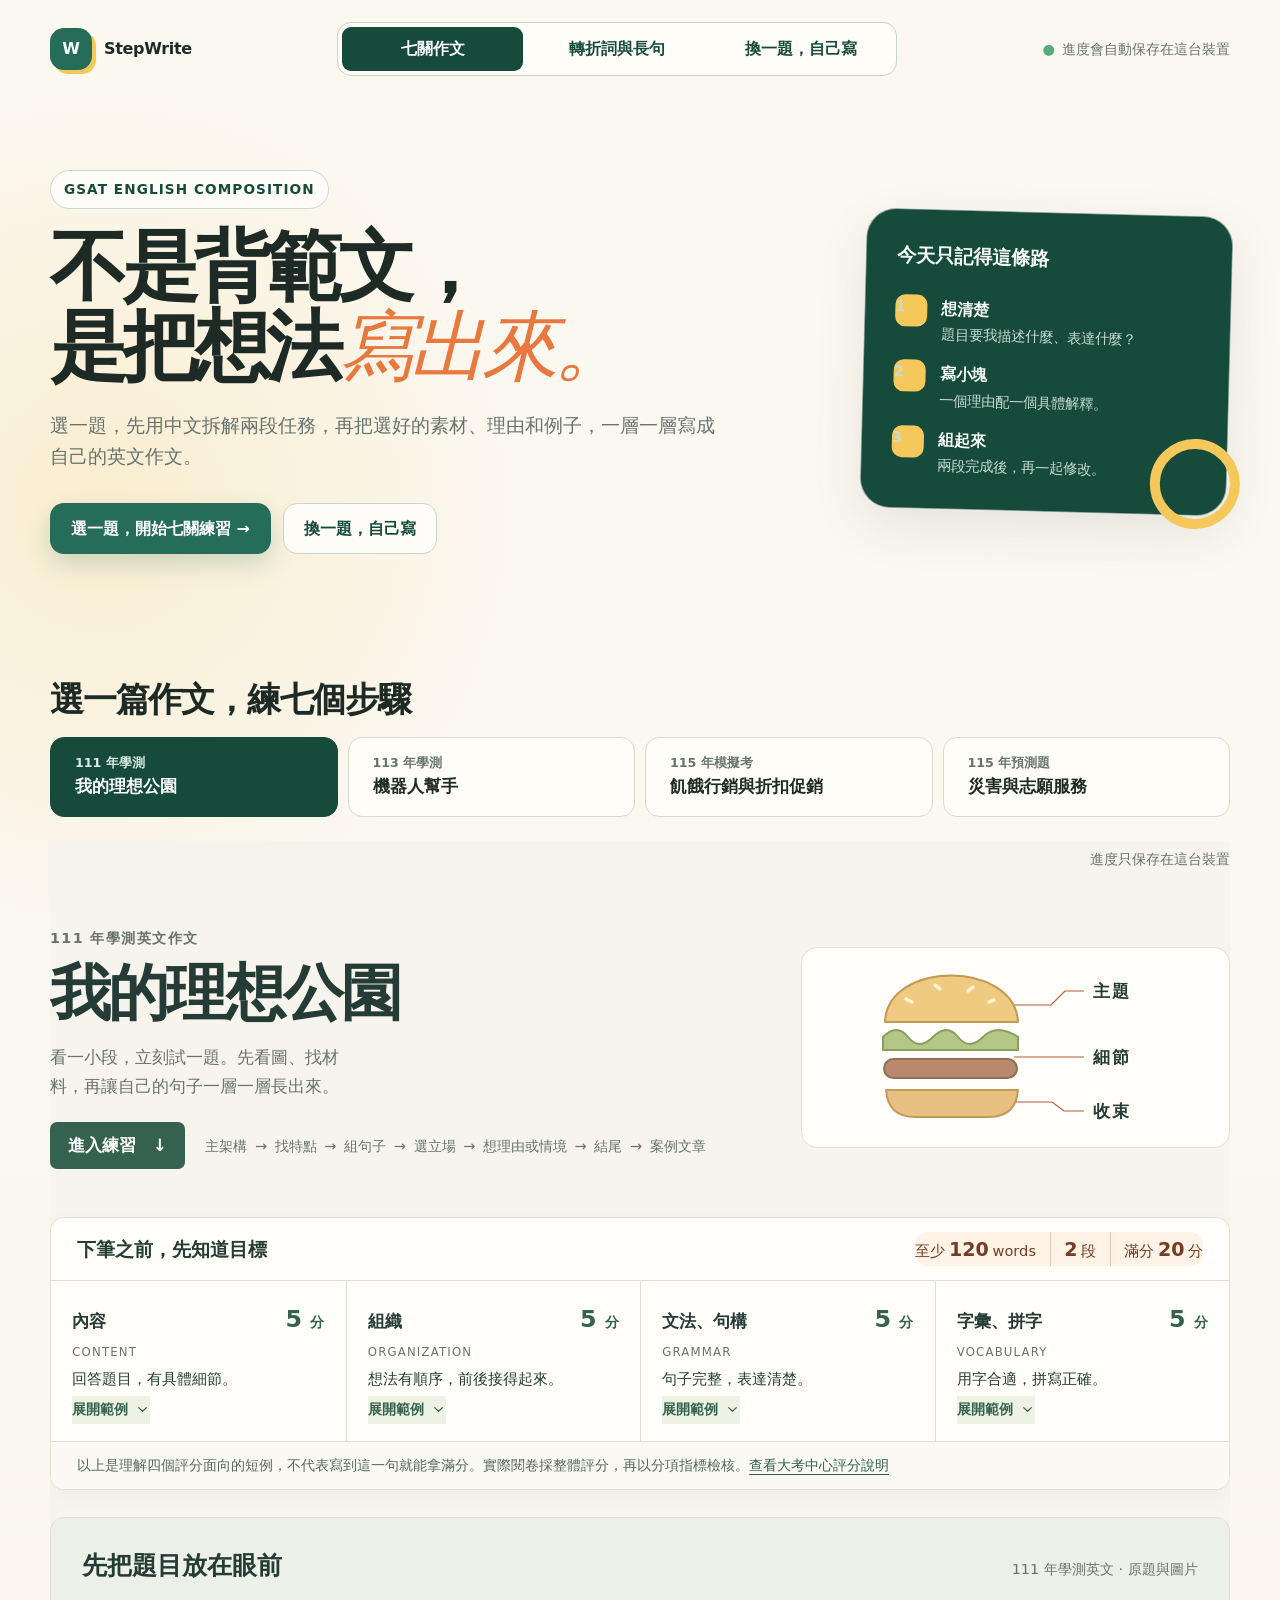
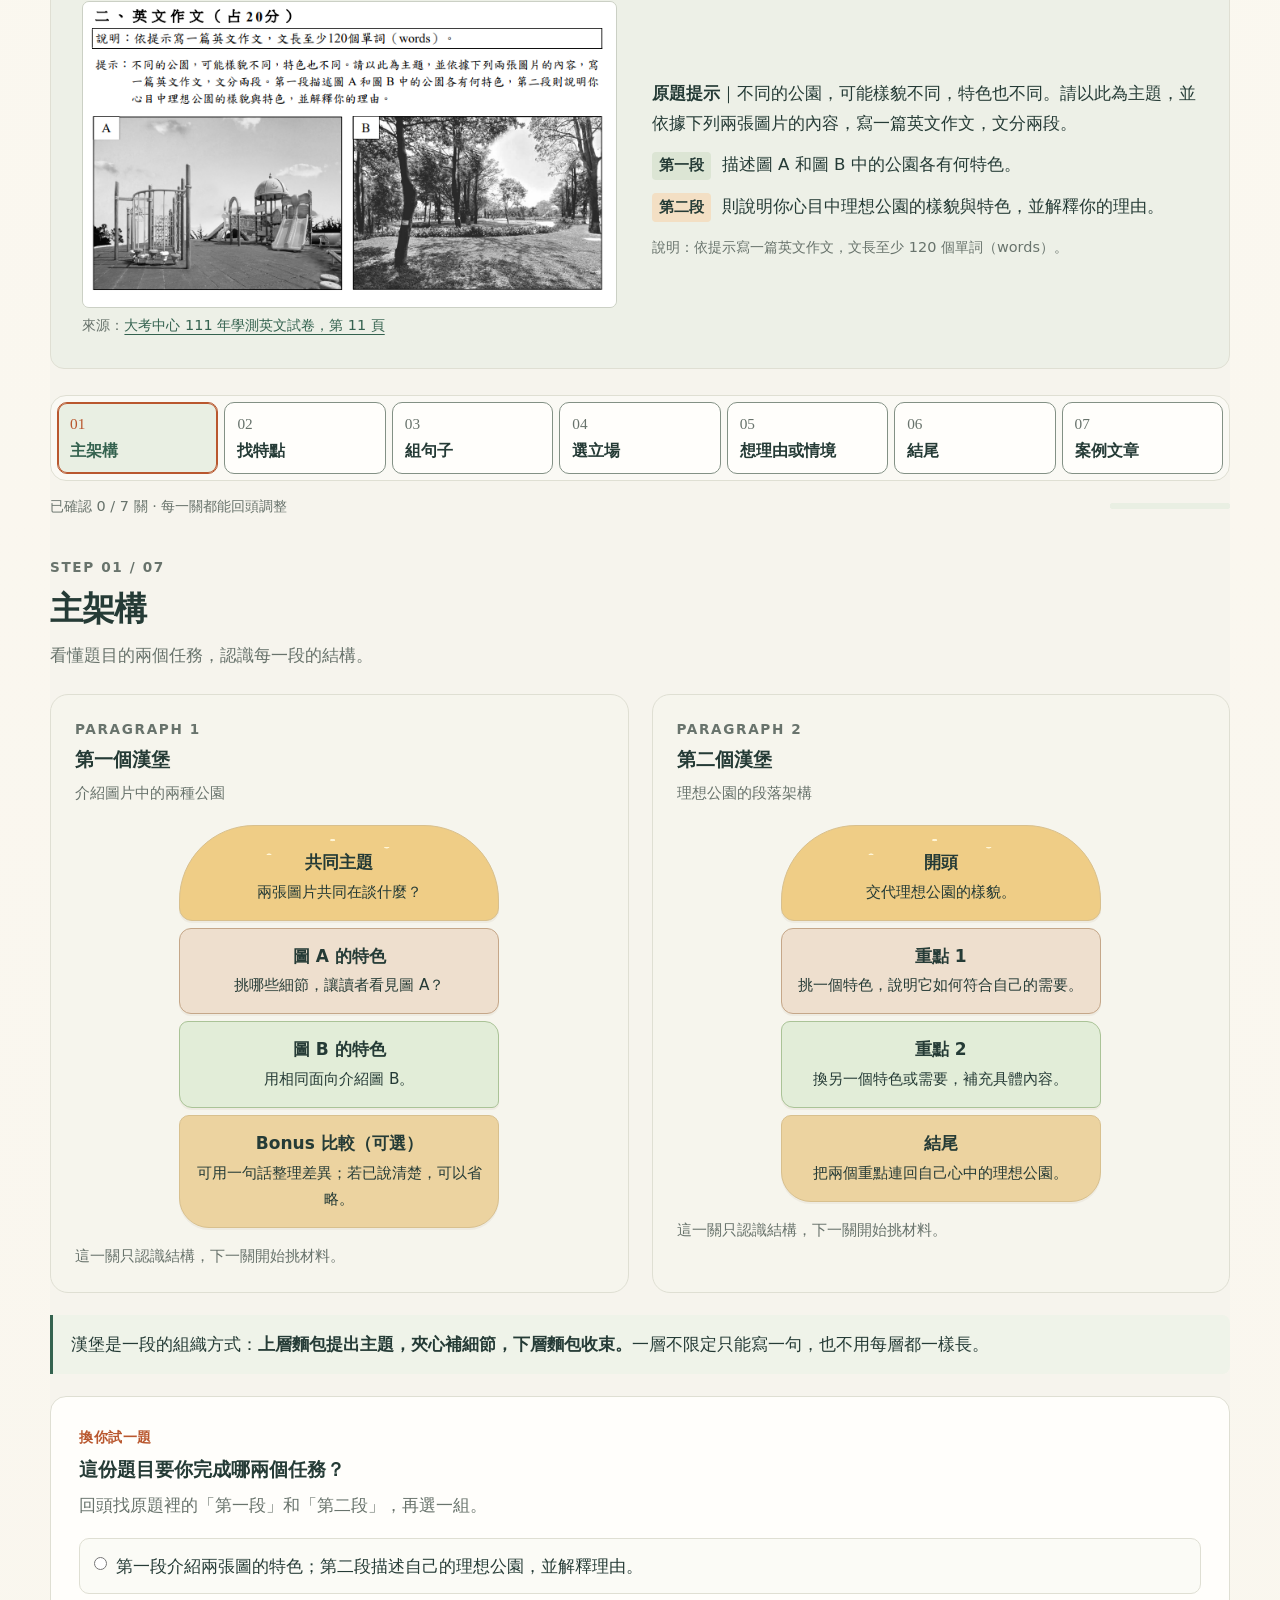
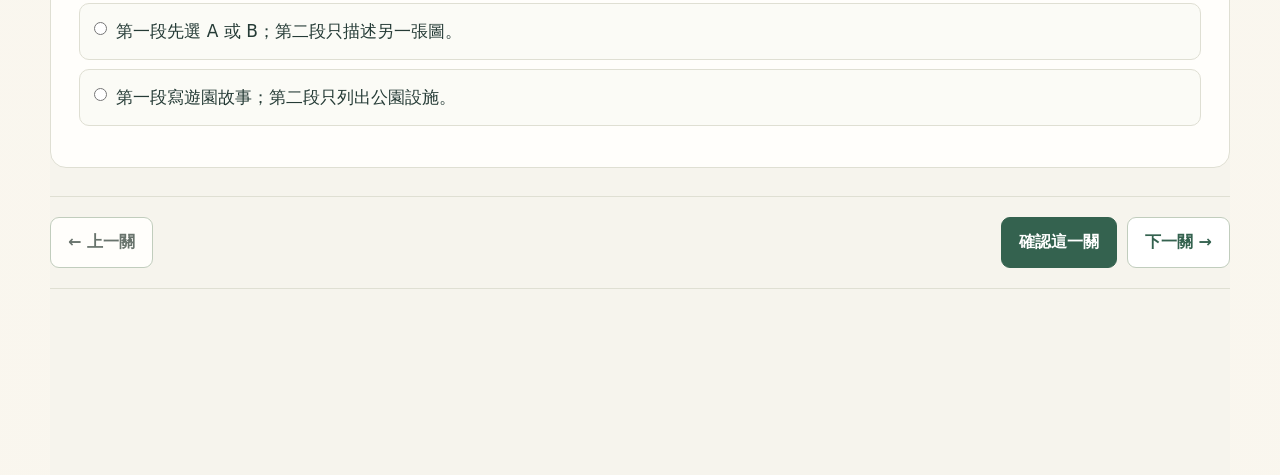
==== commit 05a5e038: "新增三篇七關作文教材與分題草稿保存" ====
--- a/index.html
+++ b/index.html
@@ -150,61 +150,8 @@
     .section-heading { max-width: 720px; margin-bottom: 28px; }
     .section-heading h2 { margin-bottom: 8px; font-size: clamp(2rem, 4vw, 3.2rem); letter-spacing: -.045em; }
     .section-heading p { color: var(--muted); }
-    .app {
-      display: grid;
-      grid-template-columns: 260px minmax(0, 1fr);
-      min-height: 720px;
-      overflow: hidden;
-      border: 1px solid rgba(205, 199, 187, .85);
-      border-radius: var(--radius);
-      background: var(--paper);
-      box-shadow: var(--shadow);
-    }
-    .sidebar { padding: 28px 20px; color: var(--white); background: var(--green-dark); }
-    .progress-label { display: flex; justify-content: space-between; font-size: .8rem; color: #b8d1c6; }
-    .progress-track { height: 8px; margin: 9px 0 28px; overflow: hidden; border-radius: 99px; background: rgba(255, 255, 255, .12); }
-    .progress-fill { width: 0; height: 100%; border-radius: inherit; background: var(--yellow); transition: width .3s ease; }
-    .steps { display: grid; gap: 8px; }
-    .step-link {
-      display: grid;
-      grid-template-columns: 34px 1fr;
-      gap: 11px;
-      align-items: center;
-      width: 100%;
-      padding: 11px;
-      border: 0;
-      border-radius: 14px;
-      color: #bed2c9;
-      text-align: left;
-      background: transparent;
-    }
-    .step-link:hover, .step-link.active { color: var(--white); background: rgba(255, 255, 255, .1); }
-    .step-link.done .step-num { color: var(--green-dark); background: #8dd2ae; }
-    .step-num { display: grid; place-items: center; width: 32px; height: 32px; border-radius: 10px; background: rgba(255, 255, 255, .1); font-weight: 900; }
-    .step-link strong, .step-link small { display: block; }
-    .step-link small { color: inherit; opacity: .72; }
-    .content { padding: clamp(26px, 5vw, 58px); }
-    .step-panel { display: none; animation: reveal .28s ease; }
-    .step-panel.active { display: block; }
     @keyframes reveal { from { opacity: 0; transform: translateY(7px); } to { opacity: 1; transform: translateY(0); } }
     .step-kicker { color: var(--orange); font-weight: 900; font-size: .82rem; letter-spacing: .1em; }
-    .step-panel h2 { margin: 5px 0 8px; font-size: clamp(1.8rem, 4vw, 2.65rem); letter-spacing: -.04em; }
-    .lead { max-width: 720px; margin-bottom: 28px; color: var(--muted); }
-    .coach-note {
-      display: flex;
-      gap: 12px;
-      margin-bottom: 26px;
-      padding: 15px 17px;
-      border-left: 4px solid var(--orange);
-      border-radius: 0 12px 12px 0;
-      background: var(--orange-soft);
-    }
-    .coach-note span { flex: 0 0 auto; }
-    .form-grid { display: grid; grid-template-columns: repeat(2, minmax(0, 1fr)); gap: 18px; }
-    .field { display: grid; gap: 7px; }
-    .field.full { grid-column: 1 / -1; }
-    label { font-weight: 850; }
-    .hint { color: var(--muted); font-size: .86rem; font-weight: 500; }
     input, textarea {
       width: 100%;
       border: 1px solid var(--line);
@@ -217,45 +164,8 @@
     input { min-height: 48px; padding: 11px 13px; }
     textarea { min-height: 104px; padding: 12px 13px; resize: vertical; line-height: 1.65; }
     input:focus, textarea:focus { border-color: var(--green); box-shadow: 0 0 0 4px rgba(37, 109, 88, .1); }
-    .material-card, .sentence-card, .check-card {
-      padding: 20px;
-      border: 1px solid var(--line);
-      border-radius: 18px;
-      background: var(--white);
-    }
-    .material-card h3, .sentence-card h3 { margin-bottom: 4px; font-size: 1.05rem; }
-    .material-card.a { border-top: 5px solid var(--yellow); }
-    .material-card.b { border-top: 5px solid var(--green); }
-    .material-list { display: grid; gap: 11px; margin-top: 16px; }
-    .split-title { display: flex; justify-content: space-between; gap: 14px; align-items: center; margin: 30px 0 14px; }
-    .split-title h3 { margin: 0; }
-    .sentence-stack { display: grid; gap: 14px; }
-    .sentence-card { display: grid; grid-template-columns: 42px minmax(0, 1fr); gap: 14px; }
-    .sentence-tag { display: grid; place-items: center; width: 40px; height: 40px; border-radius: 12px; color: var(--green-dark); background: var(--green-soft); font-weight: 900; }
-    .sentence-card textarea { min-height: 82px; margin-top: 10px; }
-    .sentence-help { color: var(--muted); font-size: .88rem; }
-    .phrase-groups { display: grid; grid-template-columns: repeat(2, minmax(0, 1fr)); gap: 16px; }
-    .phrase-group { padding: 18px; border: 1px solid var(--line); border-radius: 17px; background: var(--white); }
-    .phrase-group h3 { margin-bottom: 11px; font-size: 1rem; }
     .chips { display: flex; flex-wrap: wrap; gap: 8px; }
     .chip { padding: 7px 10px; border: 1px solid #c9d8d1; border-radius: 999px; color: var(--green-dark); background: var(--green-soft); font-size: .85rem; font-weight: 750; }
-    .upgrade-table { width: 100%; margin-top: 24px; border-collapse: collapse; overflow: hidden; border-radius: 14px; font-size: .93rem; }
-    .upgrade-table th, .upgrade-table td { padding: 13px; border-bottom: 1px solid var(--line); text-align: left; vertical-align: top; }
-    .upgrade-table th { color: var(--green-dark); background: var(--green-soft); }
-    .check-grid { display: grid; grid-template-columns: repeat(2, minmax(0, 1fr)); gap: 12px; margin-top: 18px; }
-    .check-card { display: flex; gap: 11px; align-items: flex-start; }
-    .check-card input { width: 20px; min-height: auto; height: 20px; margin-top: 3px; accent-color: var(--green); }
-    .check-card label { font-size: .94rem; }
-    .draft-wrap { display: grid; grid-template-columns: minmax(0, 1.5fr) minmax(220px, .5fr); gap: 20px; }
-    .final-draft { min-height: 420px; font-family: Georgia, "Times New Roman", serif; font-size: 1.08rem; line-height: 1.9; }
-    .metrics { display: grid; gap: 12px; align-content: start; }
-    .metric { padding: 15px; border: 1px solid var(--line); border-radius: 15px; background: var(--white); }
-    .metric strong { display: block; font-size: 1.7rem; line-height: 1.15; }
-    .metric span { color: var(--muted); font-size: .84rem; }
-    .feedback { margin: 0; padding-left: 20px; color: var(--muted); font-size: .9rem; }
-    .feedback li { margin: 6px 0; }
-    .feedback .ok { color: var(--green); }
-    .step-actions { display: flex; justify-content: space-between; gap: 12px; margin-top: 32px; padding-top: 22px; border-top: 1px solid var(--line); }
     .reference { padding: 80px 0; }
     .reference-grid { display: grid; grid-template-columns: .75fr 1.25fr; gap: 36px; align-items: start; }
     .reference details { margin-bottom: 12px; border: 1px solid var(--line); border-radius: 16px; background: var(--paper); }
@@ -264,25 +174,9 @@
     .model-essay { padding: 20px; border-radius: 16px; color: #f1f7f4; background: var(--green-dark); font-family: Georgia, "Times New Roman", serif; }
     .model-essay p:last-child { margin-bottom: 0; }
     footer { padding: 30px 0 44px; color: var(--muted); text-align: center; font-size: .9rem; }
-    .toast {
-      position: fixed;
-      right: 20px;
-      bottom: 20px;
-      z-index: 10;
-      padding: 11px 15px;
-      border-radius: 12px;
-      color: var(--white);
-      background: var(--green-dark);
-      box-shadow: var(--shadow);
-      opacity: 0;
-      pointer-events: none;
-      transform: translateY(10px);
-      transition: .2s ease;
-    }
-    .toast.show { opacity: 1; transform: translateY(0); }
     .top-links {
       display: grid;
-      grid-template-columns: repeat(4, minmax(0, 1fr));
+      grid-template-columns: repeat(3, minmax(0, 1fr));
       gap: 3px;
       padding: 4px;
       border: 1px solid #c6d4c9;
@@ -433,24 +327,6 @@
     .example { margin: 12px 0 0; padding-left: 12px; border-left: 3px solid var(--yellow); font-family: Georgia, "Times New Roman", serif; }
     .example + .sentence-translation { margin: 3px 0 0; padding-left: 15px; }
     .warning { margin-top: 12px; color: #8a4a2c; font-size: .86rem; }
-    .topic-grid { display: grid; grid-template-columns: repeat(2, minmax(0, 1fr)); gap: 18px; }
-    .topic-card { border: 1px solid var(--line); border-radius: 20px; background: var(--paper); overflow: hidden; }
-    .topic-card > summary { padding: 22px; cursor: pointer; list-style: none; }
-    .topic-card > summary::-webkit-details-marker { display: none; }
-    .topic-year { display: inline-block; margin-bottom: 8px; padding: 4px 9px; border-radius: 8px; color: var(--green-dark); background: var(--green-soft); font-size: .76rem; font-weight: 900; }
-    .topic-card h3 { margin: 0 0 5px; }
-    .topic-card > summary p { margin: 0; color: var(--muted); font-size: .9rem; }
-    .topic-content { padding: 0 22px 22px; border-top: 1px solid var(--line); }
-    .topic-steps { display: grid; gap: 10px; margin: 18px 0; }
-    .topic-step { padding: 13px 14px; border-radius: 12px; background: var(--white); }
-    .topic-step strong { color: var(--green-dark); }
-    .bilingual { display: grid; gap: 12px; }
-    .bilingual-row { padding-bottom: 12px; border-bottom: 1px dashed var(--line); }
-    .bilingual-row p { margin-bottom: 4px; }
-    .bilingual-row .zh { color: #858e89; font-size: .8rem; }
-    .bilingual-row .function-note { color: #9a765f; font-size: .76rem; }
-    .upgrade-table .sentence-translation { margin-top: 4px; }
-    .topic-actions { display: flex; flex-wrap: wrap; gap: 10px; margin-top: 18px; }
     .core-badge { color: var(--green-dark); background: var(--green-soft); }
     .challenge-badge { color: #79411f; background: var(--orange-soft); }
 
@@ -460,14 +336,6 @@
       .hero, .reference-grid, .learning-head { grid-template-columns: 1fr; }
       .hero { padding-top: 45px; }
       .method-card { max-width: 520px; transform: none; }
-      .app { grid-template-columns: 1fr; }
-      .sidebar { padding: 18px; }
-      .steps { grid-template-columns: repeat(6, minmax(86px, 1fr)); overflow-x: auto; padding-bottom: 5px; }
-      .step-link { grid-template-columns: 30px 1fr; padding: 8px; }
-      .step-link small { display: none; }
-      .progress-track { margin-bottom: 16px; }
-      .draft-wrap { grid-template-columns: 1fr; }
-      .metrics { grid-template-columns: repeat(3, 1fr); }
       .level-note { justify-self: start; }
     }
     @media (max-width: 640px) {
@@ -476,15 +344,7 @@
       .save-status { font-size: .76rem; }
       .hero { gap: 30px; padding: 34px 4px 60px; }
       h1 { font-size: 2.8rem; }
-      .content { padding: 26px 18px; }
-      .form-grid, .phrase-groups, .check-grid, .task-grid, .burger-grid, .idea-grid, .tool-grid, .topic-grid, .outline-grid, .connector-grid { grid-template-columns: 1fr; }
-      .field.full { grid-column: auto; }
-      .sentence-card { grid-template-columns: 1fr; }
-      .split-title { align-items: flex-start; flex-direction: column; }
-      .metrics { grid-template-columns: 1fr; }
-      .step-actions { flex-direction: column-reverse; }
-      .step-actions .btn { width: 100%; }
-      .upgrade-table { display: block; overflow-x: auto; }
+      .task-grid, .burger-grid, .idea-grid, .tool-grid, .outline-grid, .connector-grid { grid-template-columns: 1fr; }
       .top-links { gap: 2px; padding: 3px; }
       .top-links [role="tab"] { min-height: 46px; padding-inline: 3px; font-size: .9rem; }
       .lesson-tabs { grid-template-columns: repeat(6, minmax(130px, 1fr)); overflow-x: auto; padding: 0 12px; }
@@ -495,15 +355,15 @@
   </style>
   <link rel="stylesheet" href="lesson-practice.css">
   <link rel="stylesheet" href="transition-reference.css">
+  <link rel="stylesheet" href="workshop.css">
 </head>
 <body>
   <header class="shell topbar">
     <div class="brand"><span class="brand-mark">W</span><span>StepWrite</span></div>
     <nav class="top-links" role="tablist" aria-label="作文練習分頁">
       <a id="tab-learn" href="#learn" role="tab" aria-controls="learn" aria-selected="true">七關作文</a>
-      <a id="tab-workshop" href="#workshop" role="tab" aria-controls="workshop" aria-selected="false" tabindex="-1">寫作工作桌</a>
       <a id="tab-transitions" href="#transitions" role="tab" aria-controls="transitions" aria-selected="false" tabindex="-1">轉折詞與長句</a>
-      <a id="tab-topics" href="#topics" role="tab" aria-controls="topics" aria-selected="false" tabindex="-1">歷屆練習</a>
+      <a id="tab-workshop" href="#workshop" role="tab" aria-controls="workshop" aria-selected="false" tabindex="-1">換一題，自己寫</a>
     </nav>
     <div class="save-status" id="saveStatus" aria-live="polite">進度會自動保存在這台裝置</div>
   </header>
@@ -514,10 +374,10 @@
         <div>
           <span class="eyebrow">GSAT ENGLISH COMPOSITION</span>
           <h1>不是背範文，<br>是把想法<em>寫出來。</em></h1>
-          <p class="hero-copy">先用中文讀題、看圖、選材，逐層完成兩段漢堡，再把自己的構思寫成英文。</p>
+          <p class="hero-copy">選一題，先用中文拆解兩段任務，再把選好的素材、理由和例子，一層一層寫成自己的英文作文。</p>
           <div class="hero-actions">
-            <a class="btn btn-primary" href="#learn">從原題開始，一步一步想 →</a>
-            <button class="btn btn-secondary" data-start>我已經會了，直接開始寫</button>
+            <a class="btn btn-primary" href="#learn">選一題，開始七關練習 →</a>
+            <button class="btn btn-secondary" data-start>換一題，自己寫</button>
           </div>
         </div>
         <aside class="method-card" aria-label="寫作流程摘要">
@@ -530,185 +390,17 @@
         </aside>
       </section>
 
-      <section class="shell learning" tabindex="-1" aria-label="111 年學測公園題七關作文練習">
-        <iframe class="park-lesson-frame" src="burger-lab.html#embedded" title="111 年學測公園題七關作文練習"></iframe>
+      <section class="shell learning" id="lesson-picker" tabindex="-1" aria-labelledby="lessonPickerTitle">
+        <h2 id="lessonPickerTitle">選一篇作文，練七個步驟</h2>
+        <nav class="writing-topics lesson-topic-links" aria-labelledby="lessonPickerTitle">
+          <a href="?lesson=park#lesson-picker" data-lesson="park" aria-current="page"><small>111 年學測</small><strong>我的理想公園</strong></a>
+          <a href="?lesson=robot#lesson-picker" data-lesson="robot"><small>113 年學測</small><strong>機器人幫手</strong></a>
+          <a href="?lesson=marketing#lesson-picker" data-lesson="marketing"><small>115 年模擬考</small><strong>飢餓行銷與折扣促銷</strong></a>
+          <a href="?lesson=disaster#lesson-picker" data-lesson="disaster"><small>115 年預測題</small><strong>災害與志願服務</strong></a>
+        </nav>
+        <iframe class="park-lesson-frame" title="111 年學測公園題七關作文練習"></iframe>
       </section>
     </div>
-
-    <section class="shell workspace" id="workshop" role="tabpanel" aria-labelledby="tab-workshop" tabindex="0">
-      <div class="section-heading">
-        <h2>你的寫作工作桌</h2>
-        <p>不必一次想完整篇。每一格只放一個想法，我們會在最後幫你把句子組成草稿。</p>
-        <div class="topic-actions" aria-label="選擇練習題">
-          <button class="btn btn-secondary btn-small" data-load-topic="park">111 年公園題</button>
-          <button class="btn btn-secondary btn-small" data-load-topic="robot">113 年機器人題</button>
-          <button class="btn btn-secondary btn-small" data-load-topic="marketing">115 年模擬考</button>
-          <button class="btn btn-secondary btn-small" data-load-topic="disaster">115 年預測題</button>
-        </div>
-        <input type="hidden" id="selectedTopic" class="persist" value="park">
-      </div>
-
-      <div class="app">
-        <aside class="sidebar">
-          <div class="progress-label"><span>填寫進度</span><strong id="progressText">0%</strong></div>
-          <div class="progress-track" aria-hidden="true"><div class="progress-fill" id="progressFill"></div></div>
-          <nav class="steps" aria-label="寫作步驟">
-            <button class="step-link active" data-step="0"><span class="step-num">1</span><span><strong>拆解題目</strong><small>確認兩段任務</small></span></button>
-            <button class="step-link" data-step="1"><span class="step-num">2</span><span><strong>收集素材</strong><small>先想內容，不管文法</small></span></button>
-            <button class="step-link" data-step="2"><span class="step-num">3</span><span><strong>寫第一段</strong><small>描述與比較</small></span></button>
-            <button class="step-link" data-step="3"><span class="step-num">4</span><span><strong>寫第二段</strong><small>觀點與支持</small></span></button>
-            <button class="step-link" data-step="4"><span class="step-num">5</span><span><strong>升級表達</strong><small>連接與變化</small></span></button>
-            <button class="step-link" data-step="5"><span class="step-num">6</span><span><strong>完成全文</strong><small>組稿與檢查</small></span></button>
-          </nav>
-        </aside>
-
-        <div class="content">
-          <section class="step-panel active" data-panel="0">
-            <span class="step-kicker">STEP 01 · UNDERSTAND</span>
-            <h2>先把題目翻成兩個任務</h2>
-            <p class="lead">作文卡住，常常不是英文不夠好，而是還沒決定每一段要完成什麼。</p>
-            <div class="coach-note"><span>💡</span><div><strong>教練提醒：</strong>先用中文寫也可以。這一步的目標是「看懂題目」，不是寫漂亮英文。</div></div>
-            <div class="form-grid">
-              <div class="field full">
-                <label for="prompt">題目或提示</label>
-                <span class="hint">把老師給的作文題目貼在這裡，或用一句話寫下主題。</span>
-                <textarea id="prompt" class="persist required-0" placeholder="例：比較兩張公園圖片，並描述你理想中的公園。"></textarea>
-              </div>
-              <div class="field">
-                <label for="p1task">第一段要做什麼？</label>
-                <span class="hint">通常是描述、比較或說明現象。</span>
-                <textarea id="p1task" class="persist required-0" placeholder="我要描述……並比較……"></textarea>
-              </div>
-              <div class="field">
-                <label for="p2task">第二段要做什麼？</label>
-                <span class="hint">通常是表達偏好、說明理由或分享經驗。</span>
-                <textarea id="p2task" class="persist required-0" placeholder="我要表達……並用兩個理由支持。"></textarea>
-              </div>
-            </div>
-            <div class="step-actions"><span></span><button class="btn btn-primary" data-next>任務清楚了，找素材 →</button></div>
-          </section>
-
-          <section class="step-panel" data-panel="1">
-            <span class="step-kicker">STEP 02 · COLLECT</span>
-            <h2>先存內容，再處理英文</h2>
-            <p class="lead">參照自己的中文構思，將選好的材料逐項轉成英文：物品可先用名詞片語，補充細節、用途、理由與例子則寫成完整句。</p>
-            <div class="coach-note"><span>🔎</span><div><strong>觀察與推想分開：</strong>描述圖中看得見的內容；如果寫的是可能用途，用 can 或 could 表達。看不清楚的人物活動與時間，可以不寫。</div></div>
-            <div class="form-grid">
-              <div class="material-card a">
-                <h3 id="materialATitle">Picture A／第一個情境</h3>
-                <span class="hint" id="materialAHint">至少記下 2 個看得見的細節。</span>
-                <div class="material-list">
-                  <input id="a1" class="persist required-1" aria-label="圖片 A 可見細節：名詞片語" placeholder="我選出的可見設施或景物">
-                  <input id="a2" class="persist required-1" aria-label="圖片 A 補充細節或可能用途：完整句" placeholder="補充細節，或用 can 表達可能用途">
-                  <input id="a3" class="persist" aria-label="圖片 A 其他有依據的觀察，可略過" placeholder="其他有依據的觀察（可略過）">
-                </div>
-              </div>
-              <div class="material-card b">
-                <h3 id="materialBTitle">Picture B／第二個情境</h3>
-                <span class="hint" id="materialBHint">找出能和 A 形成比較的細節。</span>
-                <div class="material-list">
-                  <input id="b1" class="persist required-1" aria-label="圖片 B 可見細節：名詞片語" placeholder="我選出的可見設施或景物">
-                  <input id="b2" class="persist required-1" aria-label="圖片 B 補充細節或可能用途：完整句" placeholder="補充細節，或用 can 表達可能用途">
-                  <input id="b3" class="persist" aria-label="圖片 B 其他有依據的觀察，可略過" placeholder="其他有依據的觀察（可略過）">
-                </div>
-              </div>
-              <div class="field full">
-                <label for="contrast" id="contrastLabel">兩者最重要的差異（可略過）</label>
-                <span class="hint" id="contrastHint">如果前面已經說清楚差異，這格可以留白；需要收束時，再補一句完整句。</span>
-                <input id="contrast" class="persist" placeholder="用相同面向收束兩圖差異，前面已清楚時可略過">
-              </div>
-            </div>
-            <div class="split-title"><h3>第二段的觀點素材</h3><button class="btn btn-secondary btn-small" id="loadTopicMaterials">卡住時，帶入這題的素材示範</button></div>
-            <div class="form-grid">
-              <div class="field full"><label for="stance">我的理想公園／立場</label><span class="hint" id="stanceHint">可填名詞片語，或直接寫 I prefer ... 的完整句；也可以結合兩座公園的特色。</span><input id="stance" class="persist required-1" placeholder="a natural park with trees and open space"></div>
-              <div class="field"><label for="reason1">理由一（完整句）</label><input id="reason1" class="persist required-1" placeholder="It helps me relax after a busy school day."></div>
-              <div class="field"><label for="detail1">具體解釋／例子一（完整句）</label><textarea id="detail1" class="persist required-1" placeholder="I can walk under the trees and listen to birds."></textarea></div>
-              <div class="field"><label for="reason2">理由二（完整句）</label><input id="reason2" class="persist required-1" placeholder="It gives my family space to spend time together."></div>
-              <div class="field"><label for="detail2">具體解釋／例子二（完整句）</label><textarea id="detail2" class="persist required-1" placeholder="We can have a picnic on the grass and talk about our week."></textarea></div>
-            </div>
-            <div class="step-actions"><button class="btn btn-quiet" data-prev>← 回上一步</button><button class="btn btn-primary" data-next>素材夠了，開始組句 →</button></div>
-          </section>
-
-          <section class="step-panel" data-panel="2">
-            <span class="step-kicker">STEP 03 · DESCRIBE</span>
-            <h2>依照任務，把細節組成第一段</h2>
-            <p class="lead">公園題先寫「總述 → 圖 A → 圖 B」，需要時再收束差異。每格可以放 1–3 個短句，不必為了填滿格子重複意思。</p>
-            <div class="split-title"><h3>Paragraph 1</h3><button class="btn btn-secondary btn-small" data-build="p1">用我的素材產生基本句</button></div>
-            <p class="hint" id="buildP1Notice" role="status">產生的是待修改的草稿；工具不會判斷文法或內容是否充分。請確認每句都有主詞、動詞。</p>
-            <div class="sentence-stack">
-              <div class="sentence-card"><span class="sentence-tag">1</span><div><h3>總述主題</h3><span class="sentence-help">先告訴讀者兩張圖共同在談什麼，不要急著寫細節。</span><textarea id="p1s1" class="persist required-2" placeholder="The two pictures show two different types of parks." aria-describedby="p1s1Note"></textarea><p class="draft-field-note" id="p1s1Note" role="status" hidden></p></div></div>
-              <div class="sentence-card"><span class="sentence-tag">2</span><div><h3 id="p1Task2Title">描述 Picture A</h3><span class="sentence-help" id="p1Task2Help">細節後面補上感受或結果，句子會更有意義。</span><textarea id="p1s2" class="persist required-2" placeholder="In Picture A, ..." aria-describedby="p1s2Note"></textarea><p class="draft-field-note" id="p1s2Note" role="status" hidden></p></div></div>
-              <div class="sentence-card"><span class="sentence-tag">3</span><div><h3 id="p1Task3Title">對比 Picture B</h3><span class="sentence-help" id="p1Task3Help">用 By contrast 或 In comparison 清楚換到另一張圖。</span><textarea id="p1s3" class="persist required-2" placeholder="By contrast, Picture B ..." aria-describedby="p1s3Note"></textarea><p class="draft-field-note" id="p1s3Note" role="status" hidden></p></div></div>
-              <div class="sentence-card"><span class="sentence-tag">4</span><div><h3 id="p1Task4Title">收束主要差異（可略過）</h3><span class="sentence-help" id="p1Task4Help">前面已經清楚呈現差異時，不需要再重複。</span><textarea id="p1s4" class="persist" placeholder="用一句話收束已描述的差異，或沿用前一句。" aria-describedby="p1s4Note"></textarea><p class="draft-field-note" id="p1s4Note" role="status" hidden></p></div></div>
-            </div>
-            <div class="step-actions"><button class="btn btn-quiet" data-prev>← 回上一步</button><button class="btn btn-primary" data-next>第一段完成，寫我的觀點 →</button></div>
-          </section>
-
-          <section class="step-panel" data-panel="3">
-            <span class="step-kicker">STEP 04 · EXPLAIN</span>
-            <h2>每個理由都要回答「所以呢？」</h2>
-            <p class="lead">第二段不是列點。理由後面一定要補解釋、情境或例子，讀者才知道你的觀點為什麼成立。</p>
-            <div class="coach-note"><span>🧩</span><div><strong>最穩定的組合：</strong>立場句 + 理由一 + 具體化 + 理由二 + 具體化 + 結尾句。</div></div>
-            <div class="split-title"><h3>Paragraph 2</h3><button class="btn btn-secondary btn-small" data-build="p2">用我的素材產生基本句</button></div>
-            <p class="hint" id="buildP2Notice" role="status">先保留自己的簡單句，再檢查例子是否真的支持理由；自動組合不代表內容已經完整。</p>
-            <div class="sentence-stack">
-              <div class="sentence-card"><span class="sentence-tag">1</span><div><h3>直接表明立場</h3><textarea id="p2s1" class="persist required-3" placeholder="Personally, I prefer ..." aria-describedby="p2s1Note"></textarea><p class="draft-field-note" id="p2s1Note" role="status" hidden></p></div></div>
-              <div class="sentence-card"><span class="sentence-tag">2</span><div><h3>提出理由一</h3><textarea id="p2s2" class="persist required-3" placeholder="To begin with, ..." aria-describedby="p2s2Note"></textarea><p class="draft-field-note" id="p2s2Note" role="status" hidden></p></div></div>
-              <div class="sentence-card"><span class="sentence-tag">3</span><div><h3>把理由一具體化</h3><textarea id="p2s3" class="persist required-3" placeholder="For example, ..." aria-describedby="p2s3Note"></textarea><p class="draft-field-note" id="p2s3Note" role="status" hidden></p></div></div>
-              <div class="sentence-card"><span class="sentence-tag">4</span><div><h3>提出理由二</h3><textarea id="p2s4" class="persist required-3" placeholder="In addition, ..." aria-describedby="p2s4Note"></textarea><p class="draft-field-note" id="p2s4Note" role="status" hidden></p></div></div>
-              <div class="sentence-card"><span class="sentence-tag">5</span><div><h3>把理由二具體化</h3><textarea id="p2s5" class="persist required-3" placeholder="This means that ..." aria-describedby="p2s5Note"></textarea><p class="draft-field-note" id="p2s5Note" role="status" hidden></p></div></div>
-              <div class="sentence-card"><span class="sentence-tag">6</span><div><h3>回扣立場，完成結尾</h3><textarea id="p2s6" class="persist required-3" placeholder="For these reasons, ..." aria-describedby="p2s6Note"></textarea><p class="draft-field-note" id="p2s6Note" role="status" hidden></p></div></div>
-            </div>
-            <div class="step-actions"><button class="btn btn-quiet" data-prev>← 回上一步</button><button class="btn btn-primary" data-next>內容完成，讓表達更順 →</button></div>
-          </section>
-
-          <section class="step-panel" data-panel="4">
-            <span class="step-kicker">STEP 05 · REFINE</span>
-            <h2>連接詞是路標，不是裝飾品</h2>
-            <p class="lead">先看句子之間的關係，再選一個最準確的連接詞。每句都加反而會讓文章僵硬。</p>
-            <div class="phrase-groups">
-              <div class="phrase-group"><h3>比較兩個畫面</h3><div class="chips"><span class="chip">By contrast,</span><span class="chip">In comparison,</span><span class="chip">while</span><span class="chip">whereas</span></div></div>
-              <div class="phrase-group"><h3>安排兩個理由</h3><div class="chips"><span class="chip">To begin with,</span><span class="chip">In addition,</span><span class="chip">Another reason is that</span></div></div>
-              <div class="phrase-group"><h3>補上解釋或例子</h3><div class="chips"><span class="chip">For example,</span><span class="chip">In other words,</span><span class="chip">As a result,</span><span class="chip">This allows ... to ...</span></div></div>
-              <div class="phrase-group"><h3>完成文章</h3><div class="chips"><span class="chip">For these reasons,</span><span class="chip">All in all,</span><span class="chip">Therefore,</span></div></div>
-            </div>
-            <table class="upgrade-table">
-              <thead><tr><th>如果一直寫……</th><th>可以試著改成……</th><th>注意</th></tr></thead>
-              <tbody>
-                <tr><td>There are many trees.<small class="sentence-translation">那裡有許多樹木。</small></td><td>The park is filled with tall trees.<small class="sentence-translation">公園裡長滿高大的樹木。</small></td><td>用具體名詞和動作畫出畫面。</td></tr>
-                <tr><td>I like it because it is good.<small class="sentence-translation">我喜歡它，因為它很好。</small></td><td>I prefer it because it helps me unwind.<small class="sentence-translation">我比較喜歡它，因為它能幫助我放鬆。</small></td><td>把 good 換成實際好處。</td></tr>
-                <tr><td>People can picnic. People can exercise.<small class="sentence-translation">人們可以野餐。人們也可以運動。</small></td><td>People can not only enjoy picnics but also exercise together.<small class="sentence-translation">人們不但可以享受野餐，也可以一起運動。</small></td><td>只在兩件事同等重要時使用。</td></tr>
-              </tbody>
-            </table>
-            <div class="split-title"><h3>交稿前，自己做 4 個決定</h3></div>
-            <div class="check-grid">
-              <div class="check-card"><input type="checkbox" id="check1" class="persist required-4"><label for="check1">我刪掉了重複、沒有新資訊的句子。</label></div>
-              <div class="check-card"><input type="checkbox" id="check2" class="persist required-4"><label for="check2">每個理由後面都有解釋或例子。</label></div>
-              <div class="check-card"><input type="checkbox" id="check3" class="persist required-4"><label for="check3">我沒有為了「高級」而使用不確定的單字。</label></div>
-              <div class="check-card"><input type="checkbox" id="check4" class="persist required-4"><label for="check4">我有大聲讀一次，修掉不順的地方。</label></div>
-            </div>
-            <div class="step-actions"><button class="btn btn-quiet" data-prev>← 回上一步</button><button class="btn btn-primary" data-next>組合我的完整作文 →</button></div>
-          </section>
-
-          <section class="step-panel" data-panel="5">
-            <span class="step-kicker">STEP 06 · COMPLETE</span>
-            <h2>這是你的完整草稿</h2>
-            <p class="lead">先讀內容是否清楚，再檢查文法與拼字。右側數字是練習提示，不是分數。</p>
-            <div class="split-title"><h3>Final draft</h3><button class="btn btn-secondary btn-small" id="rebuildDraft">重新從句子組合</button></div>
-            <div class="draft-wrap">
-              <textarea id="finalDraft" class="persist final-draft required-5" aria-label="完整作文草稿" placeholder="完成前面的句子後，全文會出現在這裡。" aria-describedby="finalDraftNote"></textarea><p class="draft-field-note" id="finalDraftNote" role="status" hidden></p>
-              <aside class="metrics" aria-label="草稿檢查結果">
-                <div class="metric"><strong id="wordCount">0</strong><span>英文單字／練習目標 120+</span></div>
-                <div class="metric"><strong id="paragraphCount">0</strong><span>段落／目標 2 段</span></div>
-                <div class="metric"><strong id="sentenceCount">0</strong><span>句子／句數不代表內容品質</span></div>
-                <div class="metric"><strong>快速檢查</strong><ul class="feedback" id="feedback"></ul></div>
-              </aside>
-            </div>
-            <div class="step-actions"><button class="btn btn-quiet" data-prev>← 回上一步</button><div><button class="btn btn-quiet btn-small" id="clearAll">清空工作桌</button> <button class="btn btn-primary" id="copyDraft">複製全文</button></div></div>
-          </section>
-        </div>
-      </div>
-    </section>
 
     <section class="resource-section alt" id="transitions" role="tabpanel" aria-labelledby="tab-transitions" tabindex="0">
       <div class="shell">
@@ -896,126 +588,71 @@
       </div>
     </section>
 
-    <section class="resource-section" id="topics" role="tabpanel" aria-labelledby="tab-topics" tabindex="0">
-      <div class="shell">
-        <div class="resource-head">
-          <div class="section-heading">
-            <span class="step-kicker">PRACTICE LIBRARY</span>
-            <h2>同一個架構，換不同題目練習</h2>
-            <p>先看兩段任務和關鍵字方向，再到工作桌自己寫。完整答案都收在最後一層。</p>
-          </div>
+    <section class="shell workspace" id="workshop" role="tabpanel" aria-labelledby="tab-workshop" tabindex="0">
+      <div class="section-heading">
+        <h2>換一題，自己寫</h2>
+        <p>選一題，直接寫兩段英文。卡住時可以展開提示，寫完再打開範文對照。</p>
+      </div>
+      <div class="writing-topics" role="group" aria-label="選擇寫作題目">
+        <button type="button" data-load-topic="robot" aria-pressed="false"><small>113 年學測</small><strong>機器人幫手</strong></button>
+        <button type="button" data-load-topic="marketing" aria-pressed="false"><small>115 年模擬考</small><strong>飢餓行銷與折扣促銷</strong></button>
+        <button type="button" data-load-topic="disaster" aria-pressed="false"><small>115 年預測題</small><strong>災害與志願服務</strong></button>
+        <button type="button" data-load-topic="park" aria-pressed="false"><small>111 年學測</small><strong>再寫一次理想公園</strong></button>
+      </div>
+
+      <section id="writingEditor" aria-labelledby="writingTitle" hidden>
+        <header class="writing-header">
+          <h3 id="writingTitle" tabindex="-1"></h3>
+          <span>兩段合計，目標 120 個英文單字以上</span>
+          <a id="writingLessonLink" href="#lesson-picker">用七關練這一題 →</a>
+        </header>
+        <details class="writing-disclosure" id="writingParkReference" hidden>
+          <summary>查看公園題圖片</summary>
+          <img src="assets/111-gsat-english-park.png" alt="圖 A 的公園有溜滑梯和攀爬架，圖 B 的公園有樹蔭與大片草地。" loading="lazy">
+        </details>
+        <details class="writing-disclosure" id="writingNotes" hidden>
+          <summary>查看舊工作桌筆記</summary>
+          <dl></dl>
+        </details>
+        <div class="writing-paragraphs">
+          <section class="writing-paragraph" aria-labelledby="writingLabel1">
+            <label id="writingLabel1" for="writingP1">第一段</label>
+            <p id="writingTask1"></p>
+            <textarea id="writingP1" lang="en" rows="6" aria-describedby="writingTask1" placeholder="在這裡寫第一段英文……"></textarea>
+            <details id="writingHint1" class="writing-disclosure">
+              <summary>第一段卡住了？看提示</summary>
+              <ul></ul>
+            </details>
+          </section>
+          <section class="writing-paragraph" aria-labelledby="writingLabel2">
+            <label id="writingLabel2" for="writingP2">第二段</label>
+            <p id="writingTask2"></p>
+            <textarea id="writingP2" lang="en" rows="6" aria-describedby="writingTask2" placeholder="在這裡寫第二段英文……"></textarea>
+            <details id="writingHint2" class="writing-disclosure">
+              <summary>第二段卡住了？看提示</summary>
+              <ul></ul>
+            </details>
+          </section>
         </div>
-
-        <div class="topic-grid">
-          <details class="topic-card">
-            <summary><span class="topic-year">111 年學測 · 入門</span><h3>不同公園與理想公園</h3><p>描述兩座公園的特色，並說明自己理想中的公園。</p></summary>
-            <div class="topic-content">
-              <div class="topic-steps">
-                <div class="topic-step"><strong>第一段：</strong>描述圖 A、圖 B，收束兩者主要差異。</div>
-                <div class="topic-step"><strong>第二段：</strong>描述自己的理想公園，並解釋理由；可以選擇或結合兩圖特色。</div>
-                <div class="topic-step"><strong>先想：</strong>哪些細節看得見？哪些用途是推想？哪些特色符合自己的需要？</div>
-              </div>
-              <p>在七關練習中把句子放進漢堡，第 07 關就能讀到自己組成的兩段作文。</p>
-              <div class="topic-actions"><a class="btn btn-secondary btn-small" href="#learn">回到七關作文練習</a><button class="btn btn-primary btn-small" data-use-topic="park">把題目帶入工作桌</button></div>
-            </div>
-          </details>
-
-          <details class="topic-card">
-            <summary><span class="topic-year">113 年學測 · 中階</span><h3>青少年問題與機器人幫手</h3><p>選一個最想解決的問題，設計能協助你的機器人。</p></summary>
-            <div class="topic-content">
-              <div class="topic-steps">
-                <div class="topic-step"><strong>第一段：</strong>選擇情緒起伏，說明它對課業與人際的影響及可能原因。</div>
-                <div class="topic-step"><strong>第二段：</strong>說明機器人如何偵測情緒、安撫自己並提供行動提醒。</div>
-                <div class="topic-step"><strong>關鍵字：</strong>mood swings, pressure, detect, facial expression, comfort, manage stress</div>
-              </div>
-              <div class="topic-actions"><button class="btn btn-primary btn-small" data-use-topic="robot">先自己寫這一題</button></div>
-              <details class="answer-reveal">
-                <summary>我已完成架構，顯示中英對照答案</summary>
-                <div class="bilingual">
-                  <div class="bilingual-row"><p>Among the three problems, I would like to solve mood swings.</p><p class="zh">在這三個問題中，我想解決的是情緒起伏。</p></div>
-                  <div class="bilingual-row"><p>Many teenagers, including me, sometimes feel angry or sad for no clear reason.</p><p class="zh">許多青少年，包括我自己，有時會莫名感到生氣或難過。</p></div>
-                  <div class="bilingual-row"><p>This emotional change makes it hard to focus on schoolwork or get along with others.</p><p class="zh">這種情緒變化讓人難以專心讀書或與他人相處。</p></div>
-                  <div class="bilingual-row"><p>I believe it happens because we face too much pressure from studies and relationships.</p><p class="zh">我認為這是因為我們面臨過多來自課業和人際關係的壓力。</p></div>
-                  <div class="bilingual-row"><p>If I had a robot helper, I would like it to help me control my emotions.</p><p class="zh">如果我有一個機器人幫手，我希望它能幫助我控制情緒。</p></div>
-                  <div class="bilingual-row"><p>First, the robot could detect my mood through my voice and facial expression.</p><p class="zh">首先，機器人可以透過我的聲音和表情偵測情緒。</p></div>
-                  <div class="bilingual-row"><p>When it notices I am upset, it could comfort me with calm words or play my favorite music.</p><p class="zh">當它發現我心情不好時，可以用平靜的話語安撫我，或播放我喜歡的音樂。</p></div>
-                  <div class="bilingual-row"><p>Second, it could remind me to take deep breaths or go outside for a walk.</p><p class="zh">其次，它可以提醒我深呼吸或外出散步。</p></div>
-                  <div class="bilingual-row"><p>With its help, I could learn to manage stress and stay positive even when I face difficulties.</p><p class="zh">有了它的幫助，我能學會管理壓力，並在面對困難時保持正向。</p></div>
-                </div>
-              </details>
-            </div>
-          </details>
-
-          <details class="topic-card">
-            <summary><span class="topic-year">115 年模擬考 · 中階</span><h3>飢餓行銷與折扣促銷</h3><p>比較兩種促銷方式，並判斷哪一種更能影響消費。</p></summary>
-            <div class="topic-content">
-              <div class="topic-steps">
-                <div class="topic-step"><strong>第一段：</strong>定義飢餓行銷與折扣促銷，比較兩者影響消費者的方式。</div>
-                <div class="topic-step"><strong>第二段：</strong>選擇折扣促銷，以省錢感受、個人購物經驗和客群範圍支持。</div>
-                <div class="topic-step"><strong>關鍵字：</strong>scarcity, limited products, lower prices, save money, price-sensitive</div>
-              </div>
-              <div class="topic-actions"><button class="btn btn-primary btn-small" data-use-topic="marketing">先自己寫這一題</button></div>
-              <details class="answer-reveal">
-                <summary>我已完成架構，顯示中英對照答案</summary>
-                <div class="bilingual">
-                  <div class="bilingual-row"><p>In modern society, many businesses use various strategies to attract consumers and boost sales.</p><p class="zh">在現代社會，許多企業運用各種策略吸引消費者並提升銷售量。</p></div>
-                  <div class="bilingual-row"><p>Two of the most common methods are hunger marketing and discount promotion.</p><p class="zh">其中常見的兩種方式是飢餓行銷與打折促銷。</p></div>
-                  <div class="bilingual-row"><p>Hunger marketing creates a sense of scarcity by limiting the number of products or setting a short selling period, which makes customers feel the need to buy quickly before the product runs out.</p><p class="zh">飢餓行銷透過限制商品數量或銷售時間製造稀有感，促使消費者趕快購買。</p></div>
-                  <div class="bilingual-row"><p>In contrast, discount promotion lowers prices directly to encourage people to purchase more.</p><p class="zh">相較之下，打折促銷直接降低價格，鼓勵人們購買更多商品。</p></div>
-                  <div class="bilingual-row"><p>Both strategies aim to increase sales, but they work in different psychological ways.</p><p class="zh">兩種策略都想提升銷售量，但運用的心理方式不同。</p></div>
-                  <div class="bilingual-row"><p>In my opinion, discount promotion is more effective in encouraging people to spend money.</p><p class="zh">在我看來，打折促銷更能促使人們消費。</p></div>
-                  <div class="bilingual-row"><p>First, people can clearly see how much they save, and that feeling of getting a good deal often motivates them to buy things they did not plan to.</p><p class="zh">首先，消費者能清楚看到省下多少錢，撿到便宜的感覺常使人買下原本沒計畫購買的東西。</p></div>
-                  <div class="bilingual-row"><p>For example, I once bought a pair of shoes just because it was 50% off, even though I did not really need it.</p><p class="zh">例如，我曾因鞋子打五折而買下一雙，其實我並不真的需要它。</p></div>
-                  <div class="bilingual-row"><p>Second, discounts can attract a wider range of customers, including those who are price-sensitive or not brand-loyal.</p><p class="zh">其次，折扣能吸引更多不同類型的顧客，包括對價格敏感或不忠於特定品牌的人。</p></div>
-                  <div class="bilingual-row"><p>To sum up, discount promotion is a more practical and direct way to make consumers spend more without much hesitation.</p><p class="zh">總而言之，打折促銷是更實際、直接的方式，能讓消費者較少猶豫地購買商品。</p></div>
-                </div>
-              </details>
-            </div>
-          </details>
-
-          <details class="topic-card">
-            <summary><span class="topic-year">115 年預測題 · 挑戰</span><h3>災害、互助與志願服務</h3><p>描述災害中的兩種情景，說明互助與志工服務的價值。</p></summary>
-            <div class="topic-content">
-              <div class="topic-steps">
-                <div class="topic-step"><strong>第一段：</strong>描寫受災者的困境，再轉到志工分送物資的溫暖情景。</div>
-                <div class="topic-step"><strong>第二段：</strong>用希望與情感支持、同理心與團結兩個角度說明互助價值。</div>
-                <div class="topic-step"><strong>關鍵字：</strong>flooded streets, victims, volunteers, supplies, emotional support, empathy</div>
-              </div>
-              <div class="topic-actions"><button class="btn btn-primary btn-small" data-use-topic="disaster">先自己寫這一題</button></div>
-              <details class="answer-reveal">
-                <summary>我已完成架構，顯示中英對照答案</summary>
-                <div class="bilingual">
-                  <div class="bilingual-row"><p>When a natural disaster such as an earthquake or flood strikes, it often brings great destruction and loss to people's lives.</p><p class="zh">當地震或水災等天災發生時，往往會對人們的生活造成巨大的破壞與損失。</p></div>
-                  <div class="bilingual-row"><p>In the first picture, the streets are flooded, and residents are struggling in knee-deep dirty water, carrying what little they could save.</p><p class="zh">第一個情景中，街道被洪水淹沒，居民在及膝汙水中艱難前行。</p></div>
-                  <div class="bilingual-row"><p>Their worried faces show fear and exhaustion, reflecting the hopelessness many victims feel during such disasters.</p><p class="zh">他們憂慮的臉龐顯示恐懼與疲憊，也反映受災者的無助。</p></div>
-                  <div class="bilingual-row"><p>In contrast, the second picture presents a warmer scene.</p><p class="zh">相較之下，第二個情景更加溫暖。</p></div>
-                  <div class="bilingual-row"><p>Volunteers are smiling while distributing hot meals and bottled water to those in need at a temporary shelter.</p><p class="zh">志工在臨時避難所面帶微笑，將熱食與瓶裝水分送給有需要的人。</p></div>
-                  <div class="bilingual-row"><p>These two scenes clearly show the dark side of disaster and the bright side of human kindness.</p><p class="zh">兩個情景展現災難的黑暗面與人性的光輝。</p></div>
-                  <div class="bilingual-row"><p>In my opinion, the spirit of mutual help and volunteer work is one of the most valuable things we can see during a disaster.</p><p class="zh">在我看來，互助與志願服務是災難中最珍貴的精神之一。</p></div>
-                  <div class="bilingual-row"><p>First, it gives people hope and emotional support when they feel lost.</p><p class="zh">首先，它能在受災者感到迷惘時給予希望與情感支持。</p></div>
-                  <div class="bilingual-row"><p>When I saw news about the 2024 earthquake in Hualien, I was touched by how volunteers traveled long distances to deliver meals and blankets to victims.</p><p class="zh">看到 2024 年花蓮地震的新聞時，我很感動許多志工遠道而來送上熱食與毛毯。</p></div>
-                  <div class="bilingual-row"><p>Second, volunteering not only helps others but also teaches us the meaning of empathy and unity.</p><p class="zh">其次，志願服務不只幫助他人，也教會我們同理心與團結。</p></div>
-                  <div class="bilingual-row"><p>To sum up, even though disasters bring pain and fear, they also remind us that kindness and cooperation can overcome hardship.</p><p class="zh">總而言之，災難雖帶來痛苦與恐懼，也提醒我們善良與合作能克服困難。</p></div>
-                </div>
-              </details>
-            </div>
-          </details>
-        </div>
-      </div>
+        <footer class="writing-footer">
+          <p><strong id="wordCount">0</strong> 個英文單字 · 已寫 <span id="paragraphCount">0</span> / 2 段</p>
+          <button class="btn btn-primary" type="button" id="copyDraft">複製全文</button>
+        </footer>
+        <p id="writingNotice" role="status"></p>
+        <details id="writingExample" class="writing-disclosure">
+          <summary>看看別人怎麼寫</summary>
+          <div id="writingExampleBody"></div>
+        </details>
+      </section>
     </section>
   </main>
 
   <footer class="shell">StepWrite · 讓每個句子都有任務，讓每篇作文都是自己的。</footer>
-  <div class="toast" id="toast" role="status" aria-live="polite"></div>
+  <script src="workshop-drafts.js"></script>
+  <script src="workshop-examples.js"></script>
+  <script src="workshop.js"></script>
 
   <script>
-    const STORAGE_KEY = 'stepwrite-draft-v1';
-    const panels = [...document.querySelectorAll('.step-panel')];
-    const stepLinks = [...document.querySelectorAll('.step-link')];
-    const persistFields = [...document.querySelectorAll('.persist')];
-    let activeStep = 0;
-    let saveTimer;
-
     const pageTablist = document.querySelector('.top-links');
     const pageTabs = [...pageTablist.querySelectorAll('[role="tab"]')];
 
@@ -1037,6 +674,7 @@
     }
 
     function restorePageFromURL() {
+      if (location.hash === '#topics') history.replaceState(history.state, '', '#workshop');
       const target = document.getElementById(location.hash.slice(1));
       const panel = target?.closest('main > [role="tabpanel"]');
       selectPage(panel?.id || 'learn');
@@ -1086,477 +724,11 @@
       }
     });
 
-    const topicSeeds = {
-      park: {
-        title: '111 年公園題',
-        prompt: '111 年學測：文長至少 120 個單詞，分兩段。第一段描述圖 A、圖 B 中公園的特色；第二段說明心目中理想公園的樣貌與特色，並解釋理由。',
-        p1task: '描述圖 A、圖 B 中公園各有何特色。',
-        p2task: '說明我理想公園的樣貌與特色，並解釋理由；可以選擇或結合兩圖特色。',
-        a1: 'slides and climbing frames', a2: 'children can use the equipment to play', a3: '',
-        b1: 'tall trees and a lawn', b2: 'people can walk or rest in this green space', b3: '',
-        contrast: 'the first park has playground equipment, while the second has more natural space',
-        stance: 'a natural park with trees and open space',
-        reason1: 'it helps me relax after a busy school day',
-        detail1: 'I can walk under the trees and listen to birds',
-        reason2: 'it gives my family space to spend time together',
-        detail2: 'We can have a picnic on the grass and talk about our week',
-      },
-      robot: {
-        title: '113 年機器人題',
-        prompt: '從青少年常見問題中選一項最想解決的問題，並說明你希望機器人幫手具備哪些功能。',
-        p1task: '選擇情緒起伏，說明它造成的影響與可能原因。',
-        p2task: '設計能偵測情緒、安撫自己並提供健康提醒的機器人。',
-        a1: 'mood swings', a2: 'Mood swings make it hard to focus on schoolwork.', a3: 'They can also hurt our relationships with others.',
-        b1: 'Academic pressure can make teenagers feel stressed.', b2: 'Relationship problems can also affect their emotions.', b3: 'Many teenagers feel angry or sad for no clear reason.',
-        contrast: 'teenagers face too much pressure from studies and relationships',
-        stance: 'I would like a robot helper to help me manage my emotions',
-        reason1: 'it could detect my mood through my voice and facial expressions',
-        detail1: 'when it notices that I am upset, it could comfort me with calm words or play my favorite music.',
-        reason2: 'it could remind me to calm down in healthy ways',
-        detail2: 'It could ask me to take deep breaths or go outside for a walk.'
-      },
-      marketing: {
-        title: '115 年模擬考',
-        prompt: '比較飢餓行銷與折扣促銷，並說明哪一種方式更能促使消費者花錢。',
-        p1task: '說明兩種促銷手法的運作方式與共同目的。',
-        p2task: '選擇較有效的手法，並用理由與個人經驗支持。',
-        a1: 'hunger marketing', a2: 'Hunger marketing creates scarcity by limiting the quantity of products or the time available to buy them.', a3: 'This makes customers feel that they must buy quickly.',
-        b1: 'discount promotion', b2: 'Discount promotion lowers prices directly.', b3: 'Lower prices encourage people to purchase more.',
-        contrast: 'they influence consumers in different psychological ways',
-        stance: 'discount promotion is more effective in encouraging people to spend money',
-        reason1: 'people can clearly see how much money they save',
-        detail1: 'I once bought a pair of shoes simply because it was 50% off.',
-        reason2: 'discounts attract a wider range of customers',
-        detail2: 'They appeal to people who are price-sensitive or not loyal to a particular brand.'
-      },
-      disaster: {
-        title: '115 年預測題',
-        prompt: '描述災害中的兩種不同情景，並說明你對互助與志願服務的看法和觀察。',
-        p1task: '對比受災者的困境與志工提供協助的情景。',
-        p2task: '說明互助如何帶來希望、同理心與團結。',
-        a1: 'residents in flooded streets', a2: 'The residents struggle through knee-deep dirty water.', a3: 'The residents look fearful and exhausted.',
-        b1: 'volunteers at a temporary shelter', b2: 'The volunteers distribute hot meals and bottled water.', b3: 'The scene feels warm and hopeful.',
-        contrast: 'one scene shows the pain of disaster, while the other shows human kindness',
-        stance: 'mutual help and volunteer work are extremely valuable during a disaster',
-        reason1: 'they give victims hope and emotional support',
-        detail1: 'Volunteers can deliver meals and blankets to families staying in temporary shelters.',
-        reason2: 'volunteering teaches us empathy and unity',
-        detail2: 'By giving our time and effort, we make society more caring and connected.'
-      }
-    };
-
-    const draftFieldIds = ['p1s1', 'p1s2', 'p1s3', 'p1s4', 'p2s1', 'p2s2', 'p2s3', 'p2s4', 'p2s5', 'p2s6', 'finalDraft'];
-    const draftFeedback = {};
-
-    function setDraftFeedback(id, message) {
-      const field = document.getElementById(id);
-      const note = document.getElementById(`${id}Note`);
-      field.setAttribute('data-needs-review', String(Boolean(message)));
-      note.textContent = message;
-      note.hidden = !message;
-      if (message) draftFeedback[id] = { message, value: field.value };
-      else delete draftFeedback[id];
-    }
-
-    function writeDraftField(id, build, notes) {
-      const start = notes.length;
-      document.getElementById(id).value = build();
-      setDraftFeedback(id, notes.slice(start).join(' '));
-    }
-
-    function sentence(text) {
-      const clean = text.trim();
-      if (!clean) return '';
-      return /[.!?]$/.test(clean) ? clean : `${clean}.`;
-    }
-
-    function cleanMaterial(text) {
-      return text.trim().replace(/[.!?]+$/, '').trim();
-    }
-
-    function capitalizeSentence(text) {
-      return text.replace(/^([a-z])/, letter => letter.toUpperCase());
-    }
-
-    // This is a conservative format check, not an English grammar checker.
-    // Keep complete clauses separate instead of guessing relative clauses or subjects.
-    function looksLikeClause(text) {
-      const clean = cleanMaterial(text);
-      // These are explicit subject-led inputs: retain the student's sentence
-      // even when its verb is outside the small scaffold vocabulary below.
-      if (/^(?:I|you|we|they|he|she|it|people|children|families|teenagers|volunteers|my family|our family|my friends|our friends)\s+(?!to\b)\S+/i.test(clean)) return true;
-      const predicatePattern = /\b(?:am|is|are|was|were|has|have|had|can|could|will|would|should|must|may|might|do|does|did|help|helps|relax|relaxes|give|gives|walk|walks|listen|listens|play|plays|rest|rests|enjoy|enjoys|feel|feels|make|makes|hurt|hurts|face|faces|create|creates|lower|lowers|encourage|encourages|influence|influences|attract|attracts|appeal|appeals|struggle|struggles|distribute|distributes|look|looks|offer|offers|focus|focuses|show|shows|prefer|prefers|want|wants|like|likes|love|loves|need|needs|teach|teaches|bought|spent|went|saw|felt|taught|traveled|travelled|delivered|played|walked|enjoyed|helped)\b/gi;
-      const predicate = [...clean.matchAll(predicatePattern)].find(match => match.index > 0);
-      if (!predicate || predicate.index === 0) return false;
-      const subject = clean.slice(0, predicate.index).trim();
-      if (/^(?:to|because|although|while)\b/i.test(clean) && !clean.includes(',')) return false;
-      if (/^(?:a|an|the)\b/i.test(subject) && /\b(?:that|which|who|where)\b/i.test(subject)) return false;
-      return /[a-z]/i.test(subject) && !/^(?:to|not|also|sometimes|often|usually)$/i.test(subject);
-    }
-
-    function expandPictureAction(raw, id) {
-      const topic = document.getElementById('selectedTopic').value || 'park';
-      if (!['park', 'disaster'].includes(topic) || !['a2', 'b2'].includes(id)) return raw;
-      // Reuse only an explicitly named plural group from the companion field.
-      // Scenery such as "trees" must never become the subject of "play".
-      const people = cleanMaterial(document.getElementById(id[0] + '1').value).match(/^(?:(?:many|some|several|a few|the|these|those)\s+)?(children|people|families|visitors|volunteers|residents|teenagers|students|tourists)(?:\s+(?:in|at|on|near|under|by)\s+[^.!?]+)?$/i);
-      if (people && /^(?:play|walk|rest|enjoy|sit|run|talk|listen|struggle|distribute)\b/i.test(raw)) {
-        return `${capitalizeSentence(people[1].toLowerCase())} ${raw.replace(/^\w+/, word => word.toLowerCase())}`;
-      }
-      return raw;
-    }
-
-    function draftSentence(id, label, notes, prefix = '', optional = false) {
-      const source = cleanMaterial(document.getElementById(id).value);
-      const raw = expandPictureAction(source, id);
-      if (!raw && optional) return '';
-      if (/[\u3400-\u9fff]/.test(raw)) {
-        notes.push(`「${label}」的素材含中文，尚未放入英文草稿。請改成英文完整句；原素材：${source}`);
-        return '';
-      }
-      if (!raw || !looksLikeClause(raw)) {
-        notes.push(raw ? `系統無法確認「${label}」的句型，已保留英文素材供你修改。請檢查主詞和動詞；原素材：${source}` : `${label}還沒有內容，請補上完整句。`);
-        return raw ? sentence(capitalizeSentence(raw)) : '';
-      }
-      // A transition is followed by a separate complete sentence. This also
-      // preserves proper names and avoids changing "I" into lowercase "i".
-      if (!prefix || /^(?:first|second|to begin with|in addition|for example|overall|personally|in my opinion|by contrast|in contrast)\b/i.test(raw)) {
-        return sentence(capitalizeSentence(raw));
-      }
-      const linked = /^(?:I\b|[A-Z][a-z]+[A-Z])/.test(raw) ? raw : raw.replace(/^(The|This|That|These|Those|It|They|We|My|Our|Your|His|Her|Their|People|Children|Families|When|If|After|Before|During|On|At|In|A|An|Discount|Hunger|Lower|Teenagers|Volunteers|Academic|Relationship)\b/, word => word.toLowerCase());
-      return sentence(`${prefix}${linked}`);
-    }
-
-    function pictureMaterial(id, lead, label, notes) {
-      const raw = cleanMaterial(document.getElementById(id).value);
-      if (!raw) {
-        notes.push(`${label}還沒有內容。`);
-        return '';
-      }
-      if (/[\u3400-\u9fff]/.test(raw)) {
-        notes.push(`「${label}」的素材含中文，尚未放入英文草稿；原素材：${raw}`);
-        return '';
-      }
-      if (looksLikeClause(raw)) return sentence(capitalizeSentence(raw));
-      if (/^(?:play|walk|rest|enjoy|feel|help|make|give|have|can|could|would|to)\b/i.test(raw)) {
-        notes.push(`${label}請填人物／物品片語，或補成完整句；原素材：${raw}`);
-        return sentence(capitalizeSentence(raw));
-      }
-      return sentence(`${lead}${raw}`);
-    }
-
-    function parkAtmosphere(id, notes) {
-      const raw = cleanMaterial(document.getElementById(id).value);
-      if (!raw) return '';
-      if (/[\u3400-\u9fff]/.test(raw)) return draftSentence(id, id === 'a3' ? '圖 A 的氣氛' : '圖 B 的氣氛', notes, '', true);
-      if (looksLikeClause(raw)) return sentence(capitalizeSentence(raw));
-      // Known adjective phrases can be scaffolded safely. Other input is left
-      // for the student to finish, rather than guessed into an "is ..." clause.
-      if (/^(?:very |quite |rather )?(?:lively|cheerful|quiet|peaceful|calm|relaxing|exciting|busy|crowded|noisy|beautiful|green|natural|spacious|fun|safe)(?:\s+(?:and|or)\s+(?:very |quite )?(?:lively|cheerful|quiet|peaceful|calm|relaxing|exciting|busy|crowded|noisy|beautiful|green|natural|spacious|fun|safe))*$/i.test(raw)) {
-        return sentence(`The park feels ${raw}`);
-      }
-      return draftSentence(id, id === 'a3' ? '圖 A 的氣氛' : '圖 B 的氣氛', notes, '', true);
-    }
-
-    function reportBuild(id, notes, message) {
-      document.getElementById(id).textContent = notes.length
-        ? '部分素材需要補寫或確認，請看各草稿格下方的提醒。中文提示不會放進英文草稿；其他句子也請自行檢查。'
-        : '基本草稿已帶入。請朗讀並檢查文法，再確認每個例子是否支持對應理由；工具不會判斷內容品質。';
-      afterProgrammaticChange(notes.length ? '部分素材需要確認格式，請看組句按鈕下方的提示。' : message);
-    }
-
-    function confirmParagraphBuild(ids) {
-      return !ids.some(id => document.getElementById(id).value.trim())
-        || confirm('這會以目前素材重新產生這一段，取代你在本段改寫的句子。要繼續嗎？');
-    }
-
-    function buildParagraphOne() {
-      if (!confirmParagraphBuild(['p1s1', 'p1s2', 'p1s3', 'p1s4'])) return;
-      const topic = document.getElementById('selectedTopic').value || 'park';
-      const notes = [];
-      const write = (id, build) => writeDraftField(id, build, notes);
-      const clause = (id, label, prefix = '', optional = false) => draftSentence(id, label, notes, prefix, optional);
-      if (topic === 'robot') {
-        write('p1s1', () => pictureMaterial('a1', 'Among the problems shown, I would most like to solve ', '問題名稱', notes));
-        write('p1s2', () => [clause('a2', '問題影響'), clause('a3', '另一個影響', '', true)].filter(Boolean).join(' '));
-        write('p1s3', () => [clause('b1', '壓力來源一'), clause('b2', '壓力來源二'), clause('b3', '常見感受', '', true)].filter(Boolean).join(' '));
-        write('p1s4', () => clause('contrast', '問題原因'));
-      } else if (topic === 'marketing') {
-        write('p1s1', () => [pictureMaterial('a1', 'The first strategy is ', '手法 A 名稱', notes), pictureMaterial('b1', 'The second strategy is ', '手法 B 名稱', notes)].filter(Boolean).join(' '));
-        write('p1s2', () => [clause('a2', '手法 A 做法'), clause('a3', '手法 A 影響', '', true)].filter(Boolean).join(' '));
-        write('p1s3', () => [clause('b2', '手法 B 做法', 'In contrast, '), clause('b3', '手法 B 影響', '', true)].filter(Boolean).join(' '));
-        write('p1s4', () => clause('contrast', '兩種手法的差異', 'Overall, '));
-      } else {
-        write('p1s1', () => topic === 'disaster'
-          ? 'Natural disasters often bring destruction and loss, but they can also reveal human kindness.'
-          : 'The two pictures show two different types of parks.');
-        write('p1s2', () => [pictureMaterial('a1', 'Picture A shows ', '圖 A 的人物或物品', notes), clause('a2', '圖 A 的動作'), topic === 'park' ? parkAtmosphere('a3', notes) : clause('a3', '圖 A 的感受', '', true)].filter(Boolean).join(' '));
-        write('p1s3', () => [pictureMaterial('b1', 'By contrast, Picture B shows ', '圖 B 的人物或物品', notes), clause('b2', '圖 B 的動作'), topic === 'park' ? parkAtmosphere('b3', notes) : clause('b3', '圖 B 的感受', '', true)].filter(Boolean).join(' '));
-        write('p1s4', () => clause('contrast', '核心差異', 'Overall, ', topic === 'park'));
-      }
-      reportBuild('buildP1Notice', notes, '第一段基本草稿已帶入，請依照你的意思修改。');
-    }
-
-    function buildParagraphTwo() {
-      if (!confirmParagraphBuild(['p2s1', 'p2s2', 'p2s3', 'p2s4', 'p2s5', 'p2s6'])) return;
-      const topic = document.getElementById('selectedTopic').value || 'park';
-      const notes = [];
-      const write = (id, build) => writeDraftField(id, build, notes);
-      const stance = cleanMaterial(document.getElementById('stance').value);
-      if (topic === 'park' && stance && !/[\u3400-\u9fff]/.test(stance) && !looksLikeClause(stance) && /^(?:a|an|the|my)\s/i.test(stance)) {
-        write('p2s1', () => sentence(`Personally, I prefer ${stance}`));
-      } else if (topic === 'robot' && !/[\u3400-\u9fff]/.test(stance) && /^it to\s/i.test(stance)) {
-        // Preserve compatibility with drafts created before the sentence format update.
-        write('p2s1', () => sentence(`If I had a robot helper, I would like ${stance}`));
-      } else {
-        write('p2s1', () => draftSentence('stance', '立場', notes, topic === 'park' ? 'Personally, ' : 'In my opinion, '));
-      }
-      write('p2s2', () => draftSentence('reason1', '理由一', notes, 'First, '));
-      write('p2s3', () => draftSentence('detail1', '例子一', notes, 'For example, '));
-      write('p2s4', () => draftSentence('reason2', '理由二', notes, 'Second, '));
-      write('p2s5', () => draftSentence('detail2', '例子二', notes));
-      const closings = {
-        park: 'For these reasons, this would be my ideal park.',
-        robot: 'With its help, I could learn to manage stress and stay positive when I face difficulties.',
-        marketing: 'For these reasons, I find this strategy effective.',
-        disaster: 'To sum up, kindness and cooperation can give people strength to overcome hardship.'
-      };
-      write('p2s6', () => closings[topic]);
-      reportBuild('buildP2Notice', notes, '第二段基本草稿已帶入，請把句子改成自己的說法。');
-    }
-
-    function migrateLegacyDraftNotes() {
-      const sourceByLabel = {
-        '圖 A 的人物或物品': 'a1', '圖 A 的動作': 'a2', '圖 A 的氣氛': 'a3', '圖 A 的感受': 'a3',
-        '圖 B 的人物或物品': 'b1', '圖 B 的動作': 'b2', '圖 B 的氣氛': 'b3', '圖 B 的感受': 'b3',
-        '問題名稱': 'a1', '問題影響': 'a2', '另一個影響': 'a3', '壓力來源一': 'b1', '壓力來源二': 'b2', '常見感受': 'b3',
-        '手法 A 名稱': 'a1', '手法 A 做法': 'a2', '手法 A 影響': 'a3', '手法 B 名稱': 'b1', '手法 B 做法': 'b2', '手法 B 影響': 'b3',
-        '問題原因': 'contrast', '兩種手法的差異': 'contrast', '核心差異': 'contrast',
-        '立場': 'stance', '理由一': 'reason1', '例子一': 'detail1', '理由二': 'reason2', '例子二': 'detail2'
-      };
-      draftFieldIds.forEach(id => {
-        const field = document.getElementById(id);
-        const notes = [];
-        field.value = field.value.replace(/\[([^\]\r\n]+)\]\.?/g, (whole, content) => {
-          const original = content.match(/^(.+?)：(?:請確認完整句|請確認格式)，原素材：(.*)$/);
-          const missing = content.match(/^(.+?)：請補主詞與動詞$/) || content.match(/^請補(.+)$/);
-          const label = original?.[1] || missing?.[1];
-          if (!Object.hasOwn(sourceByLabel, label)) return whole;
-          const raw = original?.[2]?.trim() || '';
-          notes.push(`「${label}」的舊版提示已移到這裡，請確認或補寫完整句。${raw ? `原素材：${raw}` : ''}`);
-          // Only recognize our exact former templates. Keep unrelated student
-          // text and brackets intact, including manually written Chinese notes.
-          return raw && !/[\u3400-\u9fff]/.test(raw)
-            ? sentence(capitalizeSentence(expandPictureAction(cleanMaterial(raw), sourceByLabel[label]))) : '';
-        });
-        if (notes.length) setDraftFeedback(id, notes.join(' '));
-      });
-    }
-
-    function assembleDraft() {
-      const p1 = ['p1s1', 'p1s2', 'p1s3', 'p1s4'].map(id => sentence(document.getElementById(id).value)).filter(Boolean).join(' ');
-      const p2 = ['p2s1', 'p2s2', 'p2s3', 'p2s4', 'p2s5', 'p2s6'].map(id => sentence(document.getElementById(id).value)).filter(Boolean).join(' ');
-      document.getElementById('finalDraft').value = [p1, p2].filter(Boolean).join('\n\n');
-      setDraftFeedback('finalDraft', draftFieldIds.filter(id => id !== 'finalDraft').some(id => draftFeedback[id])
-        ? '部分句子還有待確認的素材，請回第一段或第二段查看欄位下方的提醒。這些提醒不會加入全文。' : '');
-      saveState();
-      updateMetrics();
-    }
-
-    function showStep(index) {
-      activeStep = Math.max(0, Math.min(index, panels.length - 1));
-      panels.forEach((panel, i) => panel.classList.toggle('active', i === activeStep));
-      stepLinks.forEach((link, i) => link.classList.toggle('active', i === activeStep));
-      if (activeStep === 5 && !document.getElementById('finalDraft').value.trim()) assembleDraft();
-      updateProgress();
-      const workshop = document.getElementById('workshop');
-      if (workshop.hidden) openPage('workshop');
-      else workshop.scrollIntoView({ behavior: 'smooth', block: 'start' });
-    }
-
-    function stepComplete(index) {
-      const fields = [...document.querySelectorAll(`.required-${index}`)];
-      return fields.length > 0 && fields.every(hasCompletedContent);
-    }
-
-    function hasCompletedContent(field) {
-      return field.type === 'checkbox' ? field.checked : Boolean(field.value.trim())
-        && field.getAttribute('data-needs-review') !== 'true' && !/\[[^\]]*\]/.test(field.value)
-        && (!draftFieldIds.includes(field.id) || !/[\u3400-\u9fff]/.test(field.value));
-    }
-
-    function updateProgress() {
-      const required = [...document.querySelectorAll('[class*="required-"]')];
-      const completed = required.filter(hasCompletedContent).length;
-      const percent = required.length ? Math.round(completed / required.length * 100) : 0;
-      document.getElementById('progressFill').style.width = `${percent}%`;
-      document.getElementById('progressText').textContent = `${percent}%`;
-      stepLinks.forEach((link, index) => link.classList.toggle('done', stepComplete(index)));
-    }
-
-    function updateMetrics() {
-      const draft = document.getElementById('finalDraft').value.trim();
-      const words = draft.match(/[A-Za-z]+(?:['’-][A-Za-z]+)*/g) || [];
-      const paragraphs = draft ? draft.split(/\n\s*\n/).filter(Boolean) : [];
-      const sentences = draft.match(/[^.!?]+[.!?]+/g) || [];
-      document.getElementById('wordCount').textContent = words.length;
-      document.getElementById('paragraphCount').textContent = paragraphs.length;
-      document.getElementById('sentenceCount').textContent = sentences.length;
-      const checks = [
-        [paragraphs.length === 2, paragraphs.length === 2 ? '已分成兩段。' : '請用一個空白行分成兩段。'],
-        [words.length >= 120, words.length >= 120 ? '已達 120 字練習目標。' : `再補約 ${Math.max(0, 120 - words.length)} 個英文單字。`],
-        [hasCompletedContent(document.getElementById('finalDraft')), !draft ? '先完成草稿，再檢查各句內容。' : draftFeedback.finalDraft ? '部分句子仍需確認，請看全文下方的提醒。' : /\[|[\u3400-\u9fff]/.test(draft) ? '請檢查草稿中的括號或中文，確認是否已改成英文內容。' : '沒有尚待處理的提示；仍需自行檢查文法與內容。'],
-        [false, '請標出每個理由的例子：它寫了什麼時候、做什麼，以及怎麼支持理由？句數不能判斷支持是否充分。']
-      ];
-      document.getElementById('feedback').innerHTML = checks.map(([ok, text]) => `<li class="${ok ? 'ok' : ''}">${ok ? '✓' : '○'} ${text}</li>`).join('');
-    }
-
-    function saveState() {
-      const state = { activeStep, draftFeedback };
-      persistFields.forEach(field => { state[field.id] = field.type === 'checkbox' ? field.checked : field.value; });
-      localStorage.setItem(STORAGE_KEY, JSON.stringify(state));
-      const status = document.getElementById('saveStatus');
-      status.textContent = '已自動保存';
-      clearTimeout(saveTimer);
-      saveTimer = setTimeout(() => { status.textContent = '進度會自動保存在這台裝置'; }, 1400);
-    }
-
-    function restoreState() {
-      try {
-        const state = JSON.parse(localStorage.getItem(STORAGE_KEY) || '{}');
-        persistFields.forEach(field => {
-          if (!(field.id in state)) return;
-          if (field.type === 'checkbox') field.checked = Boolean(state[field.id]);
-          else field.value = state[field.id];
-        });
-        activeStep = Number.isInteger(state.activeStep) ? state.activeStep : 0;
-        draftFieldIds.forEach(id => {
-          const saved = state.draftFeedback?.[id];
-          if (saved && typeof saved.message === 'string' && saved.value === document.getElementById(id).value) setDraftFeedback(id, saved.message);
-        });
-        migrateLegacyDraftNotes();
-      } catch (_) {
-        localStorage.removeItem(STORAGE_KEY);
-      }
-    }
-
-    function toast(message) {
-      const element = document.getElementById('toast');
-      element.textContent = message;
-      element.classList.add('show');
-      setTimeout(() => element.classList.remove('show'), 2300);
-    }
-
-    function afterProgrammaticChange(message) {
-      saveState();
-      updateProgress();
-      updateMetrics();
-      toast(message);
-    }
-
-    const materialIds = ['a1', 'a2', 'a3', 'b1', 'b2', 'b3', 'contrast', 'stance', 'reason1', 'detail1', 'reason2', 'detail2'];
-    const sentenceIds = ['p1s1', 'p1s2', 'p1s3', 'p1s4', 'p2s1', 'p2s2', 'p2s3', 'p2s4', 'p2s5', 'p2s6', 'finalDraft'];
-
-    function applyTopicLabels(topic) {
-      const labels = topic === 'robot' ? {
-        aTitle: '我最想解決的問題', aHint: '第一格填問題名稱；後兩格寫有主詞、動詞的影響句。',
-        bTitle: '問題的表現與壓力來源', bHint: '每格都寫完整句；最後一格可略過。', contrast: '我認為問題發生的主要原因（完整句）',
-        task2: '說明問題影響', help2: '寫出它如何影響課業或生活。',
-        task3: '補充另一個影響', help3: '可以加入人際影響或常見感受。',
-        task4: '說明可能原因', help4: '先用簡單完整句寫出原因，再確認和前面的問題有關。'
-      } : topic === 'marketing' ? {
-        aTitle: '手法 A：飢餓行銷', aHint: '第一格填名稱；做法與影響分別寫成完整句。',
-        bTitle: '手法 B：折扣促銷', bHint: '第一格填名稱；做法與影響分別寫成完整句。', contrast: '兩種手法影響消費者的主要差異（完整句）',
-        task2: '定義飢餓行銷', help2: '說明做法以及它引發的消費心理。',
-        task3: '對比折扣促銷', help3: '說明降價如何鼓勵購買。',
-        task4: '收束共同目的與差異', help4: '兩者都想增加銷售，但使用不同心理方式。'
-      } : topic === 'disaster' ? {
-        aTitle: '情境 A：受災者的困境', aHint: '第一格填人物片語；動作與感受各用一個完整句。',
-        bTitle: '情境 B：志工互助', bHint: '第一格填人物片語；動作與感受各用一個完整句。', contrast: '兩種情景呈現的核心對比（完整句）',
-        task2: '描述災害困境', help2: '用具體動作與表情呈現困難。',
-        task3: '轉到互助情景', help3: '用 In contrast 帶出較溫暖的畫面。',
-        task4: '收束核心對比', help4: '對比災害的痛苦與人性的善意。'
-      } : {
-        aTitle: 'Picture A／第一座公園', aHint: '先寫可見細節，再補充細節或可能用途；其他觀察可略過。用途用 can 表達。',
-        bTitle: 'Picture B／第二座公園', bHint: '用相同面向整理可見細節與可能用途；看不清楚的內容不用寫。', contrast: '兩者最重要的差異（可略過）',
-        task2: '描述 Picture A', help2: '先寫看得見的細節，再用 can 表達推想的用途。',
-        task3: '對比 Picture B', help3: '用 By contrast 或 In comparison 清楚換到另一張圖。',
-        task4: '收束主要差異（可略過）', help4: '前面已經清楚呈現差異時，不需要再重複。'
-      };
-      document.getElementById('materialATitle').textContent = labels.aTitle;
-      document.getElementById('materialAHint').textContent = labels.aHint;
-      document.getElementById('materialBTitle').textContent = labels.bTitle;
-      document.getElementById('materialBHint').textContent = labels.bHint;
-      document.getElementById('contrastLabel').textContent = labels.contrast;
-      document.getElementById('p1Task2Title').textContent = labels.task2;
-      document.getElementById('p1Task2Help').textContent = labels.help2;
-      document.getElementById('p1Task3Title').textContent = labels.task3;
-      document.getElementById('p1Task3Help').textContent = labels.help3;
-      document.getElementById('p1Task4Title').textContent = labels.task4;
-      document.getElementById('p1Task4Help').textContent = labels.help4;
-      document.getElementById('contrast').classList.toggle('required-1', topic !== 'park');
-      document.getElementById('p1s4').classList.toggle('required-2', topic !== 'park');
-      document.getElementById('contrastHint').textContent = topic === 'park'
-        ? '如果前面已經說清楚差異，這格可以留白；需要收束時，再補一句完整句。'
-        : '請用有主詞和動詞的完整句寫出原因或差異，不要只列關鍵字。';
-      document.querySelector('label[for="stance"]').textContent = topic === 'park' ? '我的理想公園／立場' : '我的立場（完整句）';
-      document.getElementById('stanceHint').textContent = topic === 'park'
-        ? '可填名詞片語，或直接寫 I prefer ... 的完整句；也可以結合兩座公園的特色。'
-        : '用完整句表達想法，包含主詞和動詞；工具會保留你的句意。';
-      const seed = topicSeeds[topic] || topicSeeds.park;
-      materialIds.forEach(id => {
-        const format = ['a1', 'b1'].includes(id) && !(topic === 'robot' && id === 'b1') ? '名詞片語'
-          : topic === 'park' && ['a3', 'b3'].includes(id) ? '其他觀察完整句（可略過）'
-          : topic === 'park' && id === 'stance' ? '名詞片語或完整句' : '完整句';
-        const field = document.getElementById(id);
-        const parkPrompts = {
-          a1: '我選出的圖 A 可見細節', a2: '圖 A 的補充細節或可能用途（用 can）', a3: '其他有依據的觀察（可略過）',
-          b1: '我選出的圖 B 可見細節', b2: '圖 B 的補充細節或可能用途（用 can）', b3: '其他有依據的觀察（可略過）',
-          contrast: '比較同一面向；前面已清楚時可略過', stance: '參照中文構思，寫出我的理想公園',
-          reason1: '支持重點 A：為什麼符合我的需要？', detail1: '何時、和誰、做什麼、帶來什麼好處？',
-          reason2: '支持重點 B：另一個不同的需要是什麼？', detail2: '這個情境如何支持第二個重點？'
-        };
-        field.placeholder = topic === 'park' ? parkPrompts[id] : `${format}：${seed[id]}`;
-        if (/^[ab][123]$/.test(id)) field.setAttribute('aria-label', `${id.startsWith('a') ? labels.aTitle : labels.bTitle}，第 ${id[1]} 格，${format}`);
-      });
-    }
-
-    function loadTopic(topic, moveToWorkshop = true) {
-      const seed = topicSeeds[topic];
-      if (!seed) return;
-      const currentTopic = document.getElementById('selectedTopic').value;
-      const hasWork = [...materialIds, ...sentenceIds].some(id => document.getElementById(id).value.trim());
-      if (hasWork && !confirm(`${topic === currentTopic ? '重新載入' : '切換'}題目會清除目前的素材與句子草稿，確定要繼續嗎？`)) return;
-      document.getElementById('selectedTopic').value = topic;
-      ['prompt', 'p1task', 'p2task'].forEach(id => { document.getElementById(id).value = seed[id]; });
-      materialIds.forEach(id => { document.getElementById(id).value = ''; });
-      sentenceIds.forEach(id => { document.getElementById(id).value = ''; });
-      draftFieldIds.forEach(id => setDraftFeedback(id, ''));
-      applyTopicLabels(topic);
-      afterProgrammaticChange(`${seed.title}已帶入。先看兩段任務，再自己想材料。`);
-      if (moveToWorkshop) showStep(0);
-    }
-
-    function loadTopicMaterials() {
-      const topic = document.getElementById('selectedTopic').value || 'park';
-      const seed = topicSeeds[topic];
-      const hasMaterials = materialIds.some(id => document.getElementById(id).value.trim());
-      if (hasMaterials && !confirm('這會用素材示範取代目前的素材，確定要繼續嗎？')) return;
-      materialIds.forEach(id => { document.getElementById(id).value = seed[id]; });
-      afterProgrammaticChange('已帶入這題的片語與短句示範；請把它們改成自己的想法。');
-      showStep(1);
-    }
-
-    document.querySelectorAll('[data-start]').forEach(button => button.addEventListener('click', () => showStep(0)));
-    document.querySelectorAll('[data-next]').forEach(button => button.addEventListener('click', () => showStep(activeStep + 1)));
-    document.querySelectorAll('[data-prev]').forEach(button => button.addEventListener('click', () => showStep(activeStep - 1)));
-    stepLinks.forEach(link => link.addEventListener('click', () => showStep(Number(link.dataset.step))));
-    document.querySelector('[data-build="p1"]').addEventListener('click', buildParagraphOne);
-    document.querySelector('[data-build="p2"]').addEventListener('click', buildParagraphTwo);
-    document.getElementById('loadTopicMaterials').addEventListener('click', loadTopicMaterials);
-    document.querySelectorAll('[data-load-topic], [data-use-topic]').forEach(button => {
-      button.addEventListener('click', () => loadTopic(button.dataset.loadTopic || button.dataset.useTopic));
+    document.querySelector('[data-start]').addEventListener('click', () => {
+      openPage('workshop');
+      document.querySelector('[data-load-topic]').focus({ preventScroll: true });
     });
+
     const exampleChips = [...document.querySelectorAll('.example-chip')];
     exampleChips.forEach(chip => chip.addEventListener('click', () => {
       const group = chip.dataset.exampleGroup;
@@ -1572,44 +744,24 @@
       target.textContent = chip.dataset.example;
       translationTarget.textContent = chip.dataset.translation;
     }));
-    document.getElementById('rebuildDraft').addEventListener('click', () => { assembleDraft(); toast('已用目前的句子重新組合全文。'); });
-    document.getElementById('finalDraft').addEventListener('input', updateMetrics);
-    persistFields.forEach(field => field.addEventListener('input', () => {
-      if (draftFieldIds.includes(field.id)) setDraftFeedback(field.id, '');
-      saveState();
-      updateProgress();
-      if (field.id === 'finalDraft') updateMetrics();
-    }));
-    persistFields.filter(field => field.type === 'checkbox').forEach(field => field.addEventListener('change', () => { saveState(); updateProgress(); }));
-
-    document.getElementById('copyDraft').addEventListener('click', async () => {
-      const draft = document.getElementById('finalDraft').value;
-      if (!draft.trim()) return toast('目前還沒有可以複製的作文。');
-      try { await navigator.clipboard.writeText(draft); toast('全文已複製。'); }
-      catch (_) { document.getElementById('finalDraft').select(); toast('已選取全文，請按 Ctrl + C 複製。'); }
-    });
-
-    document.getElementById('clearAll').addEventListener('click', () => {
-      if (!confirm('確定要清空目前所有內容嗎？這個動作無法復原。')) return;
-      persistFields.forEach(field => { if (field.type === 'checkbox') field.checked = false; else field.value = ''; });
-      draftFieldIds.forEach(id => setDraftFeedback(id, ''));
-      document.getElementById('selectedTopic').value = 'park';
-      applyTopicLabels('park');
-      localStorage.removeItem(STORAGE_KEY);
-      updateMetrics();
-      showStep(0);
-      toast('內容已清空，可以重新練習。');
-    });
-
-    restoreState();
-    applyTopicLabels(document.getElementById('selectedTopic').value || 'park');
-    panels.forEach((panel, index) => panel.classList.toggle('active', index === activeStep));
-    stepLinks.forEach((link, index) => link.classList.toggle('active', index === activeStep));
-    updateProgress();
-    updateMetrics();
   </script>
   <script>
     const parkLessonFrame = document.querySelector('#learn iframe');
+    const lessonLinks = [...document.querySelectorAll('.lesson-topic-links a')];
+    const lessonKey = new URLSearchParams(location.search).get('lesson');
+    const currentLessonLink = lessonLinks.find(link => link.dataset.lesson === lessonKey) || lessonLinks[0];
+    for (const link of lessonLinks) {
+      if (link === currentLessonLink) link.setAttribute('aria-current', 'page');
+      else link.removeAttribute('aria-current');
+    }
+    if (currentLessonLink.dataset.lesson === 'park') {
+      parkLessonFrame.src = 'burger-lab.html#embedded';
+    } else {
+      const label = currentLessonLink.querySelector('strong').textContent;
+      const source = currentLessonLink.querySelector('small').textContent;
+      parkLessonFrame.title = source + ' ' + label + '七關作文練習';
+      parkLessonFrame.src = 'burger-lab.html?lesson=' + currentLessonLink.dataset.lesson + '#embedded';
+    }
     let stickyFrameRequest = 0;
     let lastLessonOffset = -1;
     function syncLessonStickyPosition() {
--- a/workshop.css
+++ b/workshop.css
@@ -0,0 +1,262 @@
+#workshop > .section-heading {
+  max-width: none;
+  margin-bottom: 22px;
+}
+
+.writing-topics {
+  display: grid;
+  grid-template-columns: repeat(4, minmax(0, 1fr));
+  gap: 10px;
+}
+
+.writing-topics :is(button, a) {
+  display: flex;
+  flex-direction: column;
+  align-items: flex-start;
+  justify-content: center;
+  gap: 3px;
+  min-width: 0;
+  min-height: 80px;
+  padding: 12px clamp(12px, 2.2vw, 24px);
+  border: 1px solid var(--line);
+  border-radius: 14px;
+  background: var(--paper);
+  color: var(--ink);
+  text-align: left;
+  text-decoration: none;
+  line-height: 1.4;
+}
+
+.writing-topics small {
+  color: var(--muted);
+  font-size: .79rem;
+  font-weight: 650;
+}
+
+.writing-topics strong { font-size: 1.06rem; text-wrap: balance; }
+
+.writing-topics :is(button, a):hover {
+  border-color: var(--green);
+  background: var(--green-soft);
+}
+
+.writing-topics :is([aria-pressed="true"], [aria-current="page"]) {
+  border-color: var(--green-dark);
+  background: var(--green-dark);
+  color: var(--white);
+}
+
+.writing-topics :is([aria-pressed="true"], [aria-current="page"]) small { color: var(--green-soft); }
+
+#workshop :is(button, summary, a):focus-visible,
+.lesson-topic-links a:focus-visible {
+  outline: 3px solid var(--green);
+  outline-offset: 3px;
+}
+
+#lessonPickerTitle {
+  margin-bottom: 14px;
+  font-size: clamp(1.45rem, 3vw, 2.15rem);
+  line-height: 1.35;
+  letter-spacing: -.035em;
+}
+
+.lesson-topic-links { margin-bottom: 24px; }
+
+#writingLessonLink {
+  color: var(--green-dark);
+  font-weight: 750;
+  text-underline-offset: .2em;
+}
+
+#writingEditor {
+  margin-top: 24px;
+  overflow-wrap: anywhere;
+  padding: clamp(18px, 3.6vw, 40px);
+  border: 1px solid var(--line);
+  border-radius: var(--radius);
+  background: var(--paper);
+  box-shadow: var(--shadow);
+}
+
+.writing-header,
+.writing-footer {
+  display: flex;
+  flex-wrap: wrap;
+  align-items: baseline;
+  justify-content: space-between;
+  gap: 8px 20px;
+}
+
+.writing-header {
+  margin-bottom: 22px;
+  padding-bottom: 18px;
+  border-bottom: 1px solid var(--line);
+}
+
+.writing-header h3 {
+  margin: 0;
+  color: var(--green-dark);
+  font-size: clamp(1.4rem, 3vw, 2.15rem);
+  line-height: 1.35;
+  letter-spacing: -.035em;
+}
+
+.writing-header span,
+.writing-footer p {
+  color: var(--muted);
+  font-size: .92rem;
+}
+
+.writing-paragraphs {
+  display: grid;
+  grid-template-columns: repeat(2, minmax(0, 1fr));
+  align-items: start;
+  gap: clamp(18px, 2.5vw, 34px);
+}
+
+.writing-paragraph label {
+  display: block;
+  margin-bottom: 5px;
+  color: var(--green-dark);
+  font-size: 1.12rem;
+}
+
+.writing-paragraph > p {
+  margin: 0 0 13px;
+  line-height: 1.6;
+}
+
+.writing-paragraph textarea {
+  display: block;
+  width: 100%;
+  min-height: 12em;
+  padding: 14px 16px;
+  border: 1px solid var(--line);
+  border-radius: 13px;
+  background: var(--white);
+  color: var(--ink);
+  font-family: Georgia, "Times New Roman", "Microsoft JhengHei", serif;
+  font-size: 1.1rem;
+  line-height: 1.65;
+  resize: vertical;
+}
+
+.writing-paragraph textarea:focus {
+  border-color: var(--green);
+  outline: 2px solid var(--green);
+  outline-offset: 1px;
+}
+
+.writing-paragraph textarea::placeholder {
+  color: var(--muted);
+  font: .95rem/1.6 "Microsoft JhengHei", system-ui, sans-serif;
+  opacity: 1;
+}
+
+.writing-disclosure {
+  border: 1px solid var(--line);
+  border-radius: 12px;
+  background: var(--white);
+  color: var(--ink);
+}
+
+#writingEditor > .writing-disclosure { margin-bottom: 16px; }
+.writing-paragraph > .writing-disclosure { margin-top: 10px; }
+
+.writing-disclosure summary {
+  min-height: 44px;
+  padding: 9px 14px;
+  border-radius: 11px;
+  color: var(--green-dark);
+  font-size: .94rem;
+  font-weight: 750;
+  cursor: pointer;
+}
+
+.writing-disclosure summary::marker { color: var(--green); }
+.writing-disclosure summary:hover { background: var(--green-soft); }
+.writing-disclosure[open] { border-color: var(--green); }
+.writing-disclosure[open] summary { background: var(--green-soft); border-radius: 11px 11px 0 0; }
+.writing-disclosure ul { margin: 0; padding: 12px 18px 14px 34px; }
+.writing-disclosure li + li { margin-top: 5px; }
+.writing-disclosure dl { margin: 0; padding: 14px 18px; }
+.writing-disclosure dt { font-weight: 750; color: var(--green-dark); }
+.writing-disclosure dd { margin: 0; white-space: pre-wrap; }
+.writing-disclosure dd + dt { margin-top: 12px; }
+#writingParkReference img { display: block; max-width: 100%; height: auto; margin: 12px auto; }
+
+#writingEditor > #writingExample { margin: 18px 0 0; }
+
+#writingExampleBody {
+  display: grid;
+  grid-template-columns: repeat(2, minmax(0, 1fr));
+  gap: 20px clamp(18px, 2.5vw, 34px);
+  padding: clamp(16px, 2vw, 24px);
+}
+
+.writing-example-paragraph h4 {
+  margin: 0 0 10px;
+  color: var(--green-dark);
+  font-size: 1.05rem;
+}
+
+.writing-example-paragraph p { margin: 0; }
+
+.writing-example-paragraph p[lang="en"] {
+  font: 1.1rem/1.65 Georgia, "Times New Roman", serif;
+}
+
+.writing-example-paragraph p[lang="zh-Hant"] {
+  margin-top: 12px;
+  color: var(--muted);
+  font-size: .94rem;
+}
+
+.writing-example-keywords {
+  grid-column: 1 / -1;
+  margin: 0;
+  padding-top: 12px;
+  border-top: 1px solid var(--line);
+  color: var(--muted);
+  font-size: .93rem;
+}
+
+.writing-example-keywords strong { margin-right: .35em; color: var(--green-dark); }
+
+.writing-footer {
+  align-items: center;
+  margin-top: 22px;
+  padding: 18px 0 0;
+  border-top: 1px solid var(--line);
+}
+
+.writing-footer p { margin: 0; text-align: left; }
+.writing-footer strong { color: var(--green-dark); font-size: 1.2rem; }
+
+#copyDraft:disabled {
+  transform: none;
+  box-shadow: none;
+  background: var(--cream);
+  border-color: var(--line);
+  color: var(--muted);
+  cursor: default;
+}
+
+#writingNotice {
+  margin: 12px 0 0;
+  color: var(--green-dark);
+  font-size: .92rem;
+}
+
+#writingNotice:empty { margin: 0; }
+#writingCopyText { white-space: pre-wrap; overflow-wrap: anywhere; }
+.save-status.writing-save-error::before { color: #a64013; }
+
+@media (max-width: 760px) {
+  .writing-topics { grid-template-columns: repeat(2, minmax(0, 1fr)); }
+  .writing-topics :is(button, a) { min-height: 70px; }
+  .writing-paragraphs { grid-template-columns: 1fr; gap: 24px; }
+  #writingExampleBody { grid-template-columns: 1fr; }
+  .writing-paragraph textarea { min-height: 9em; }
+}
